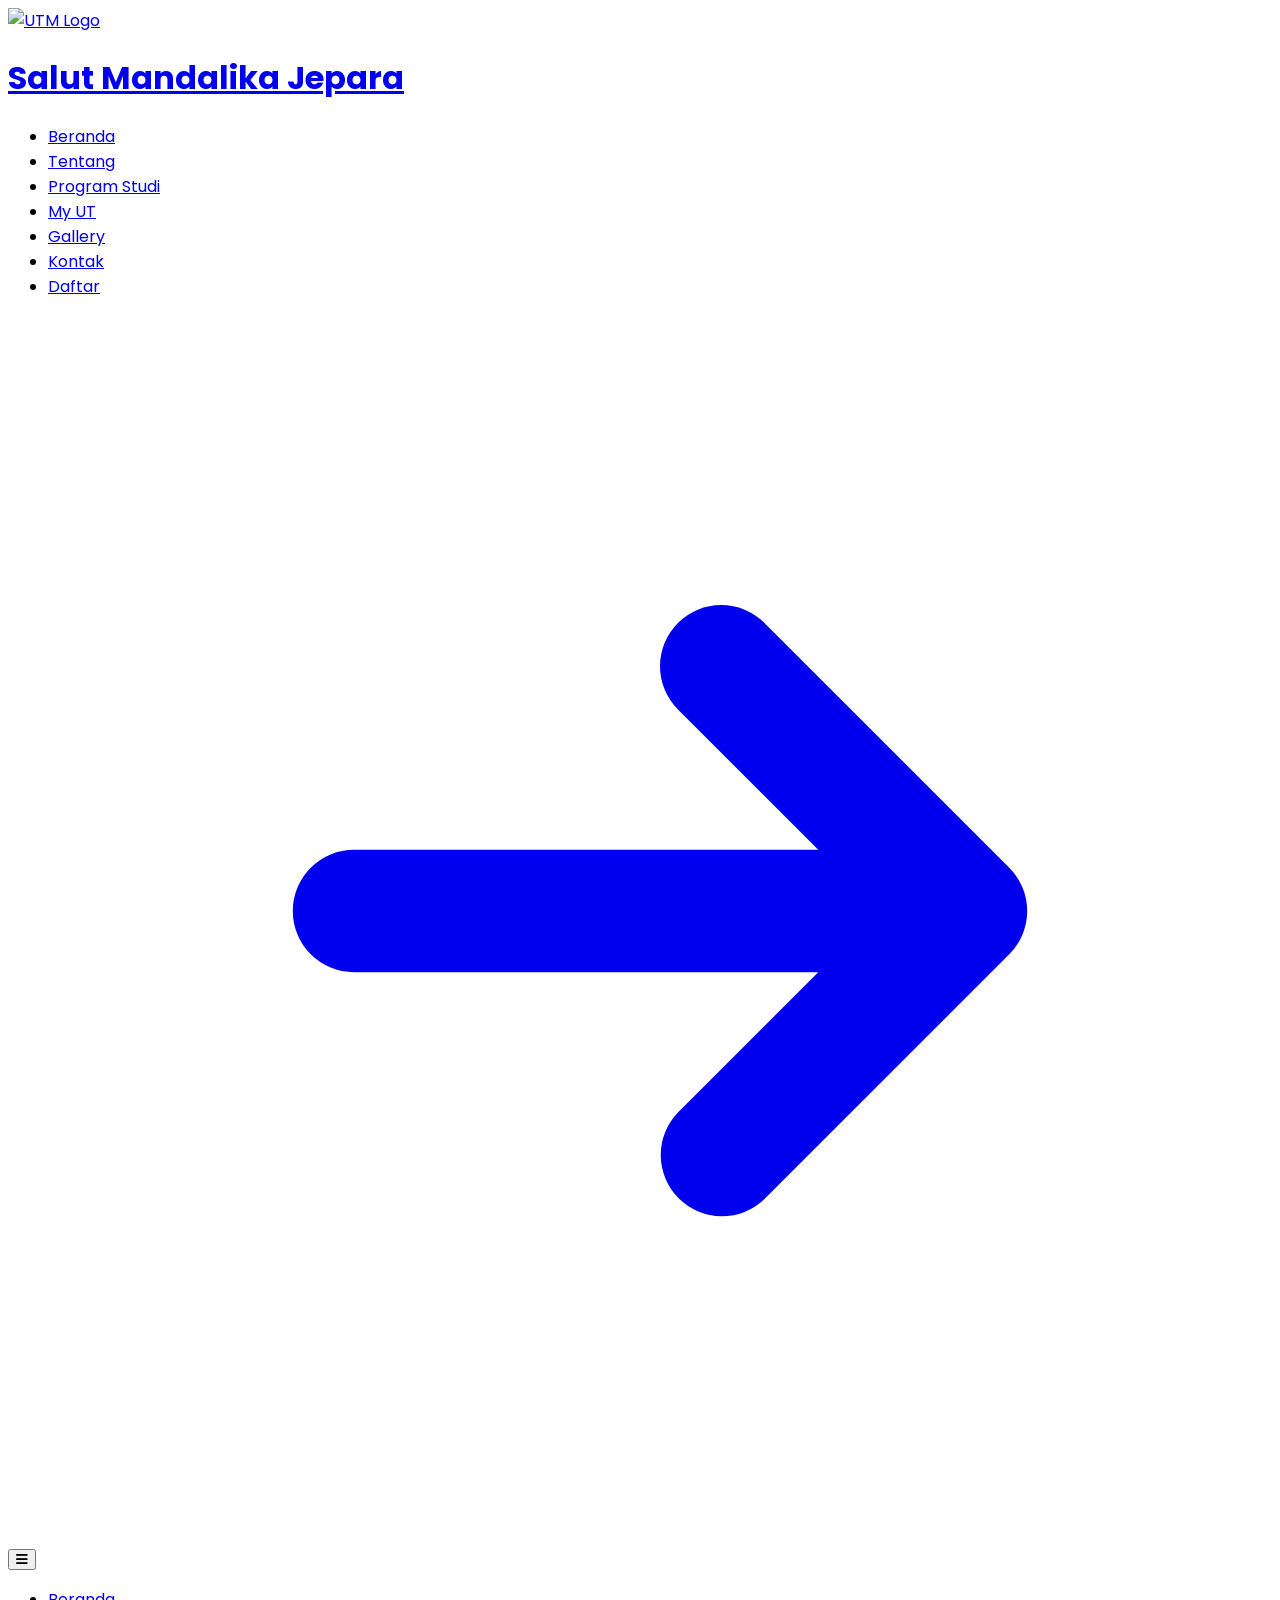
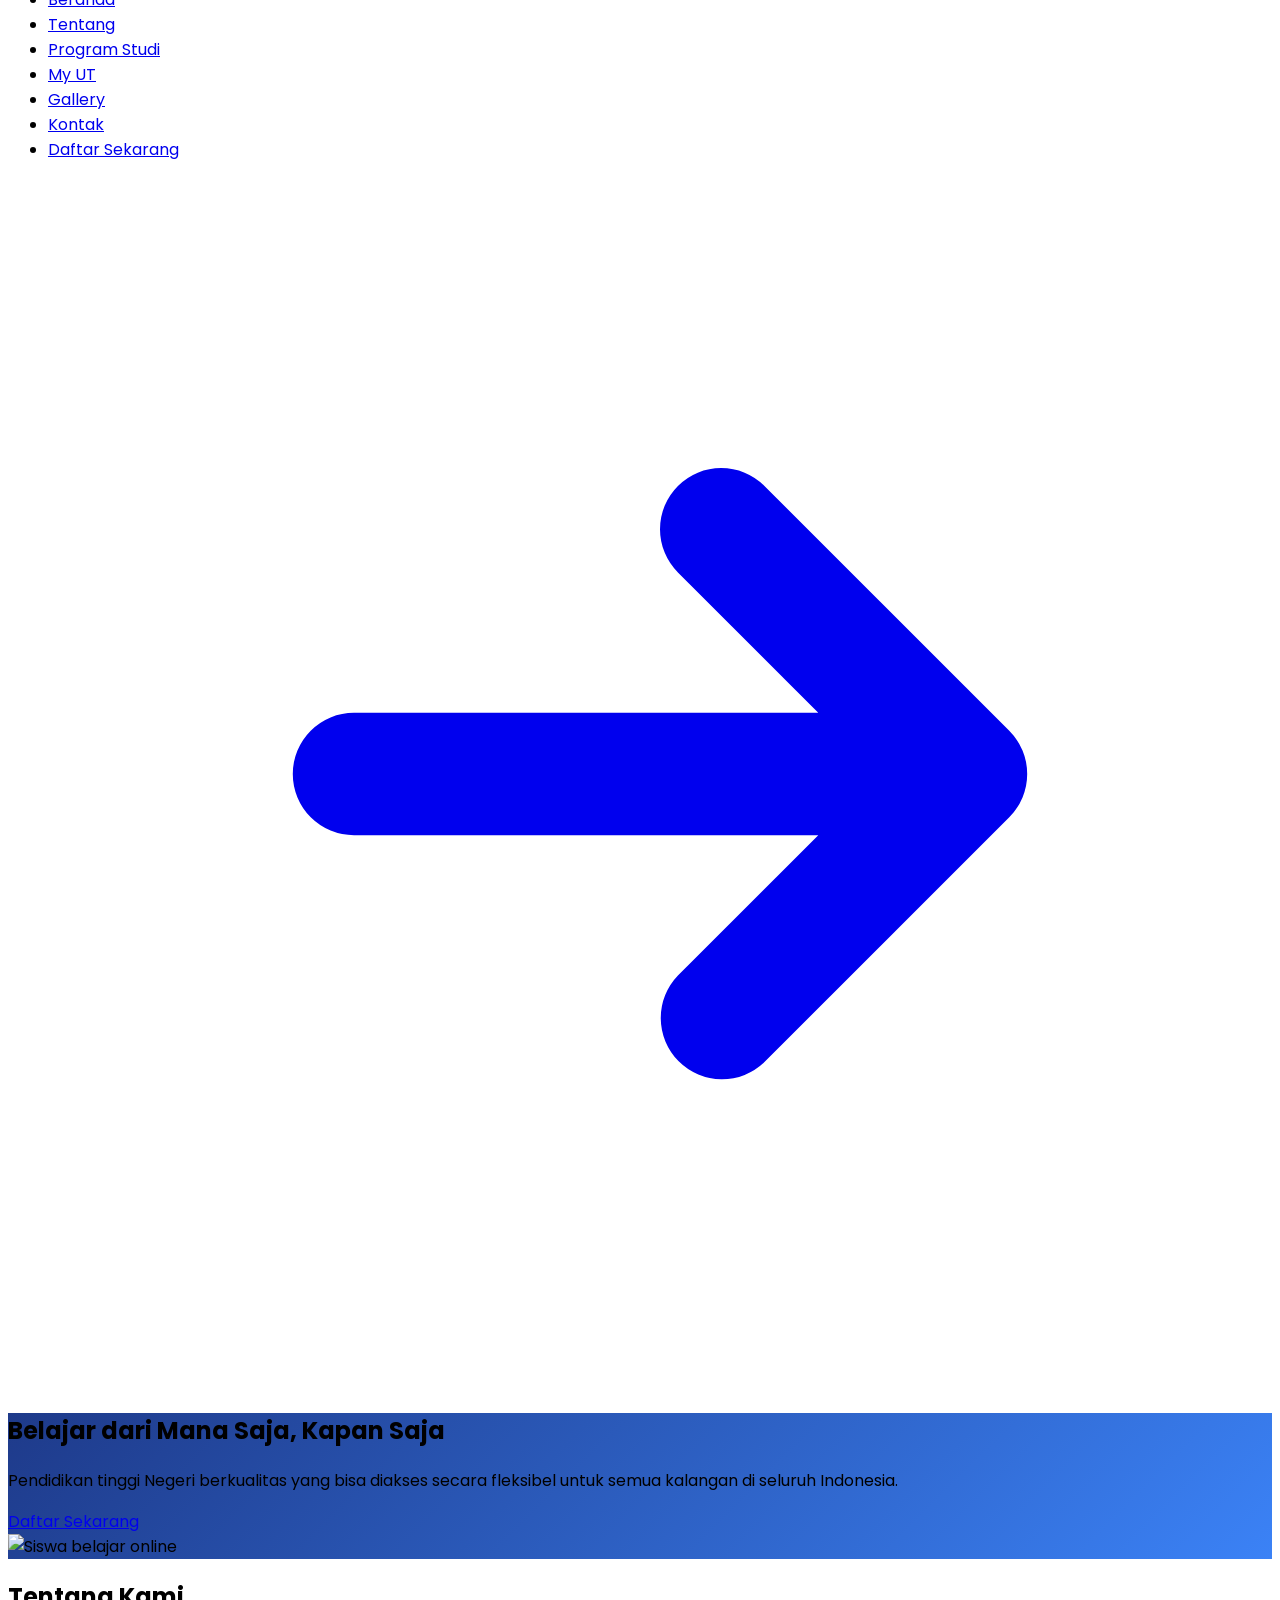
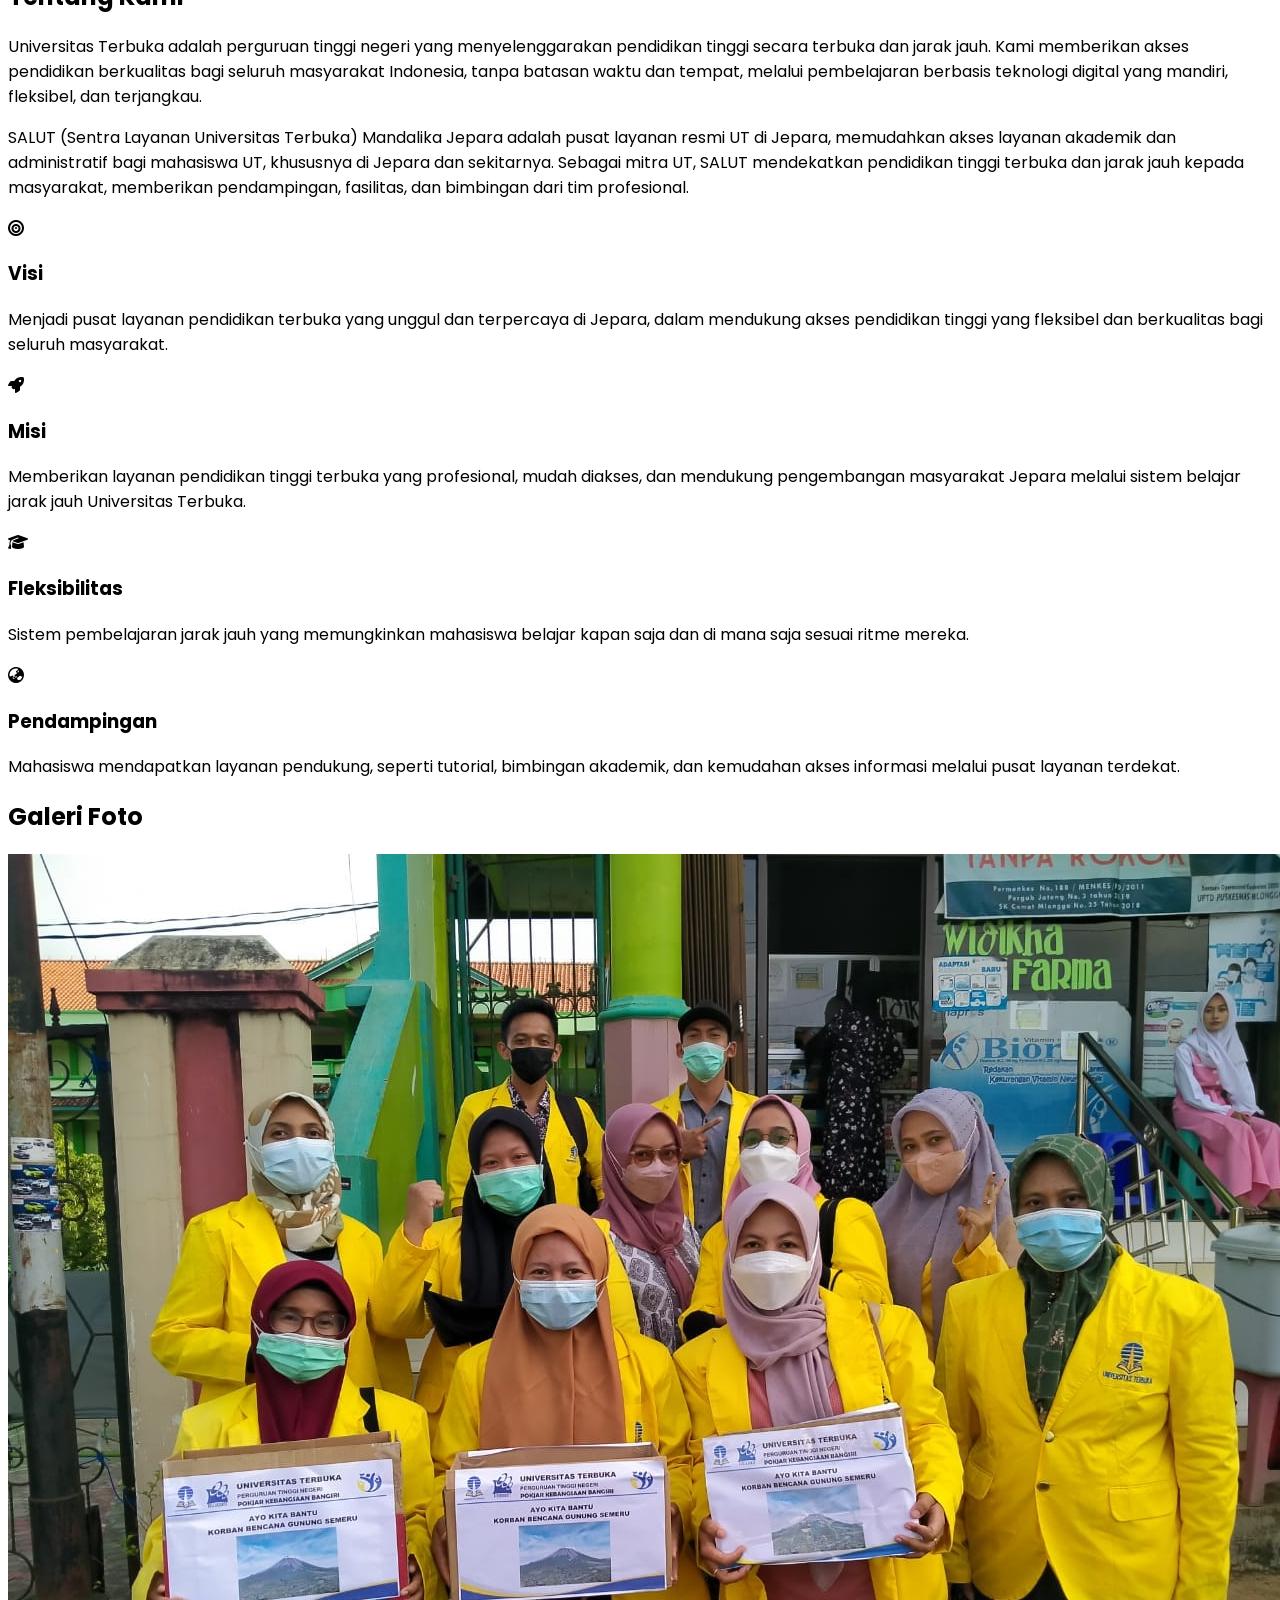
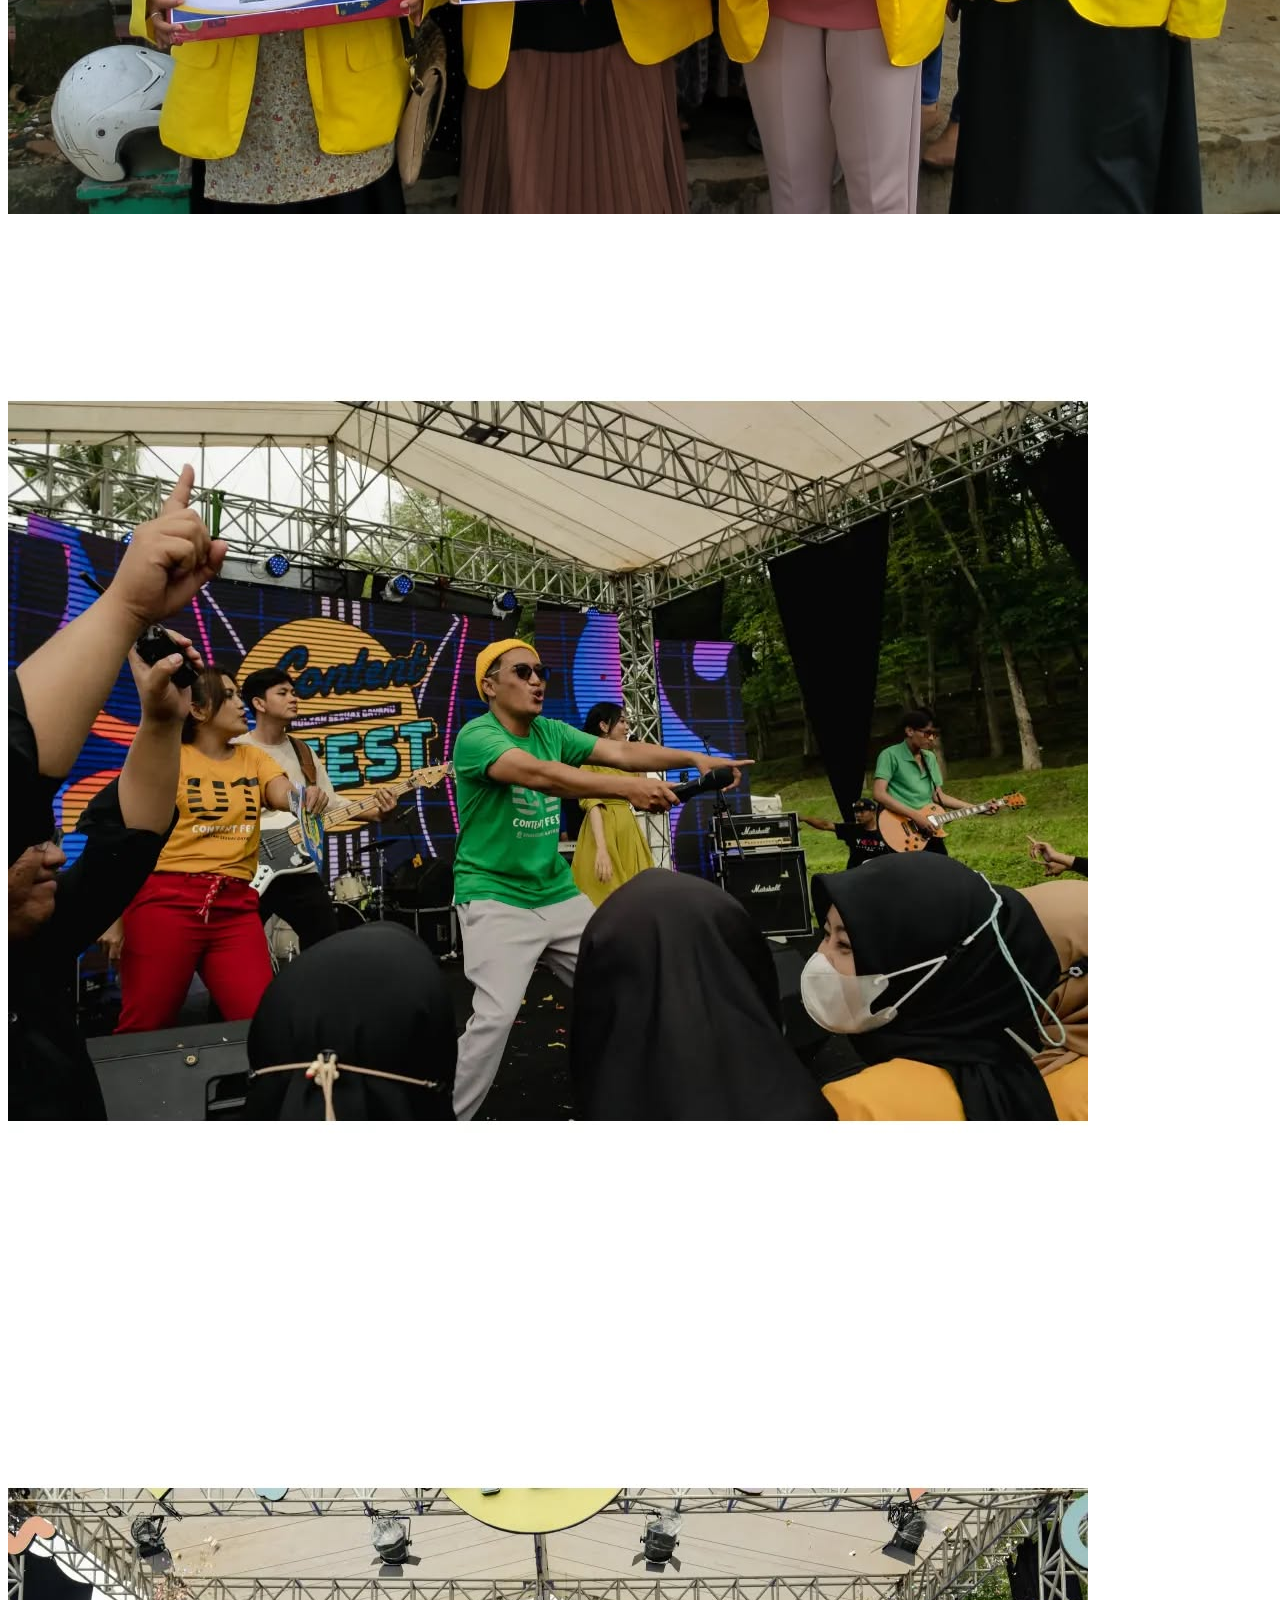
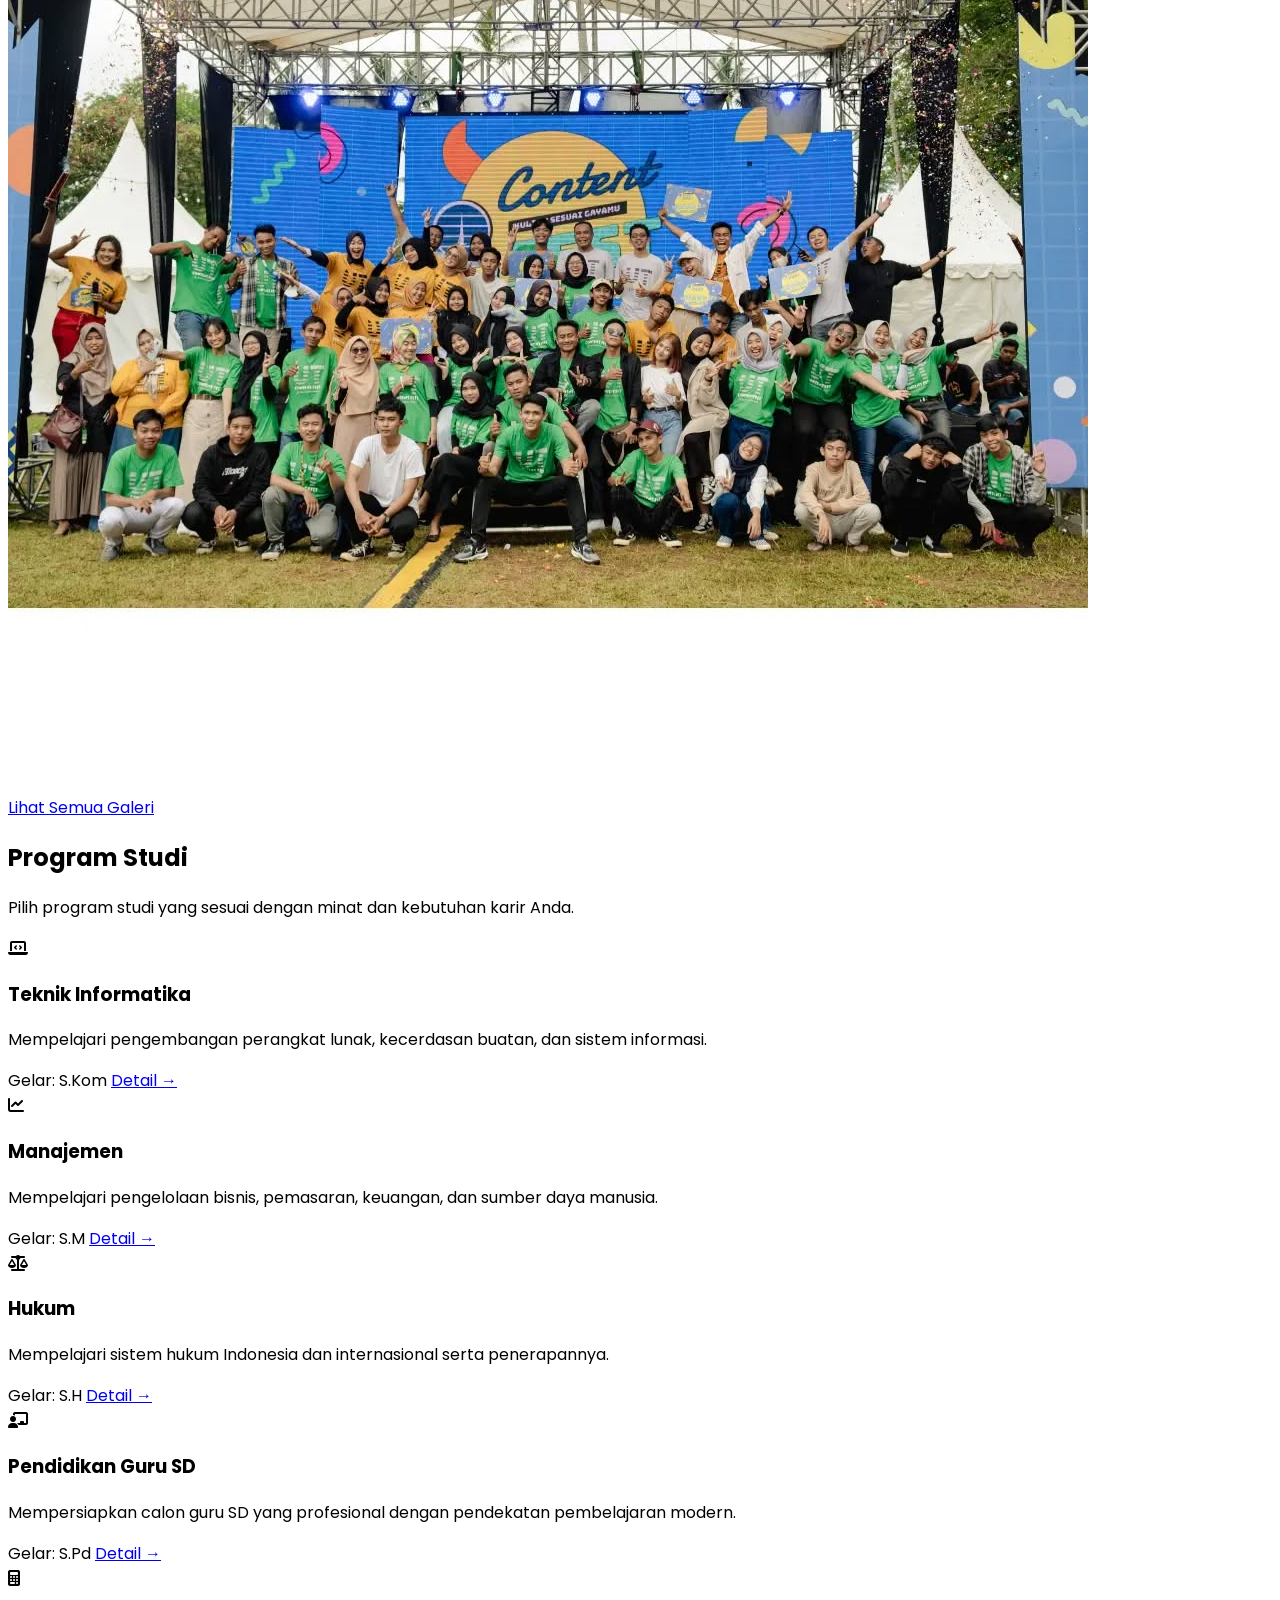
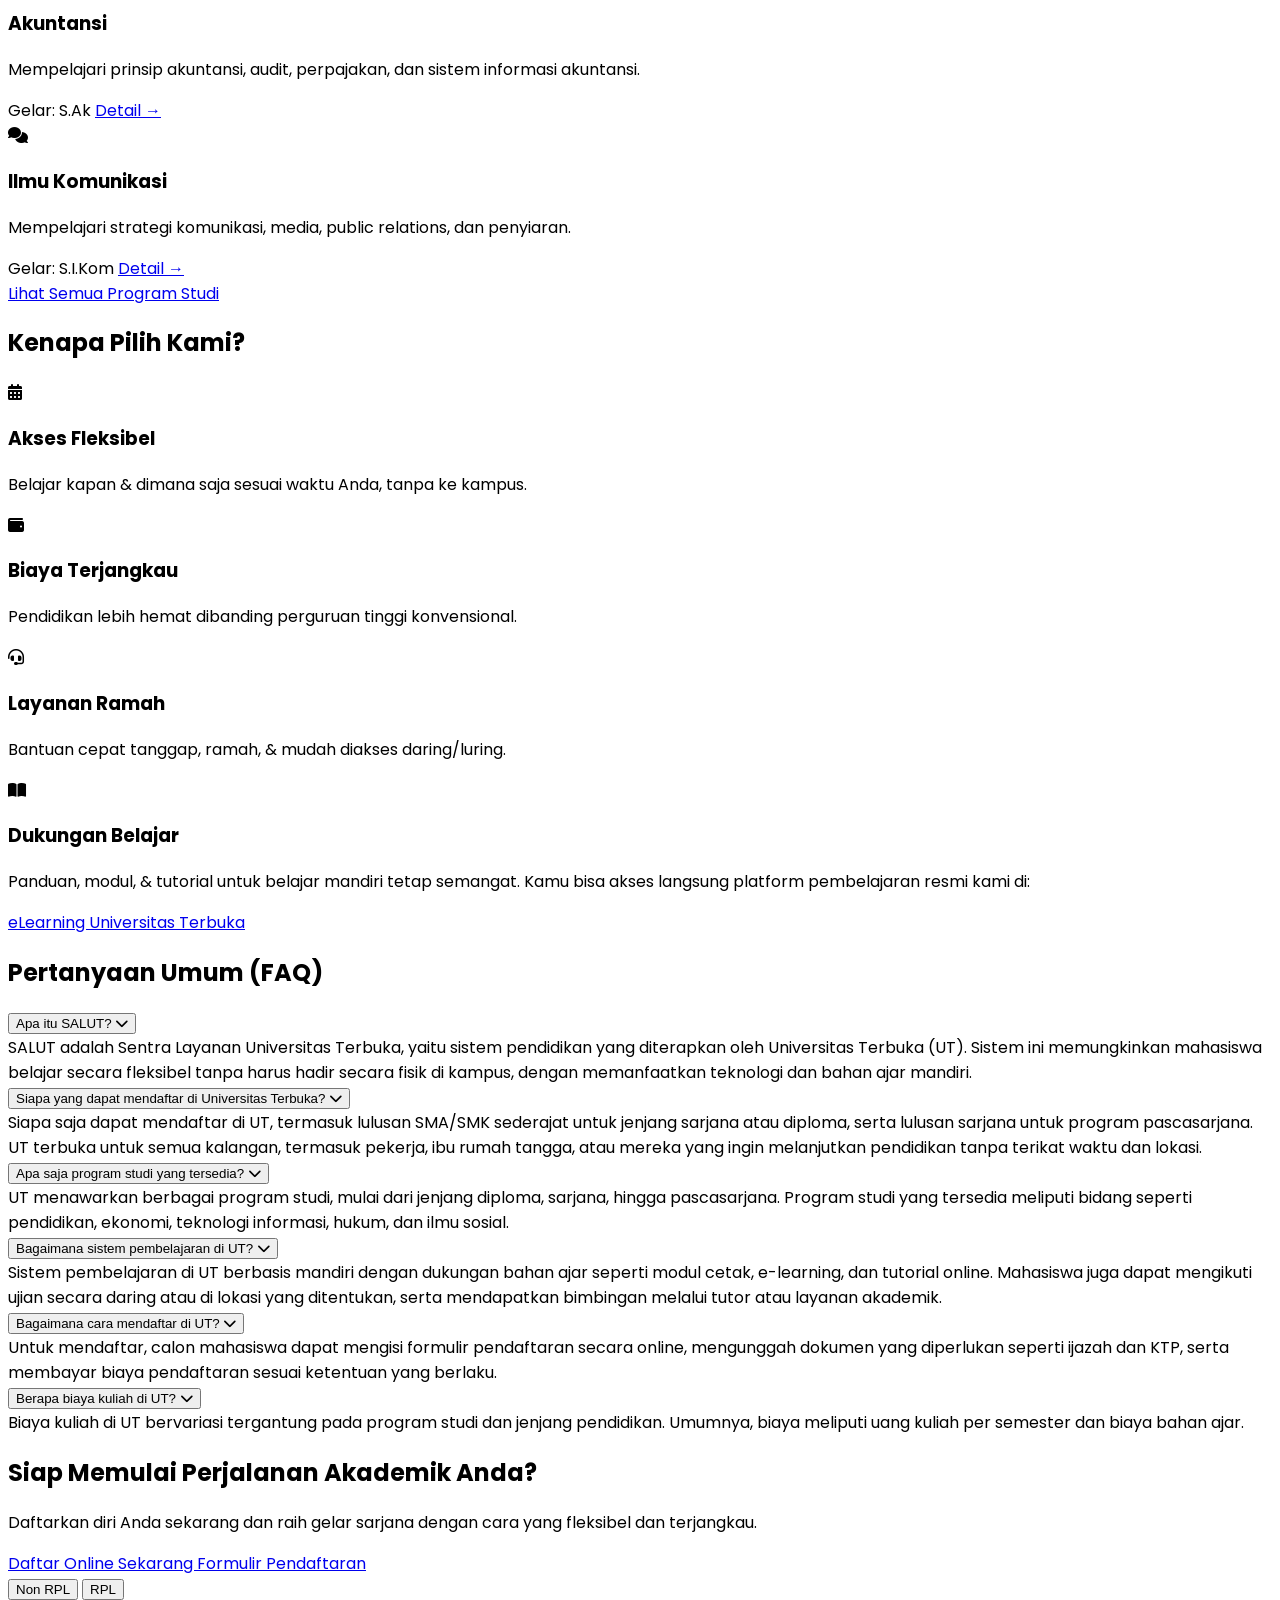
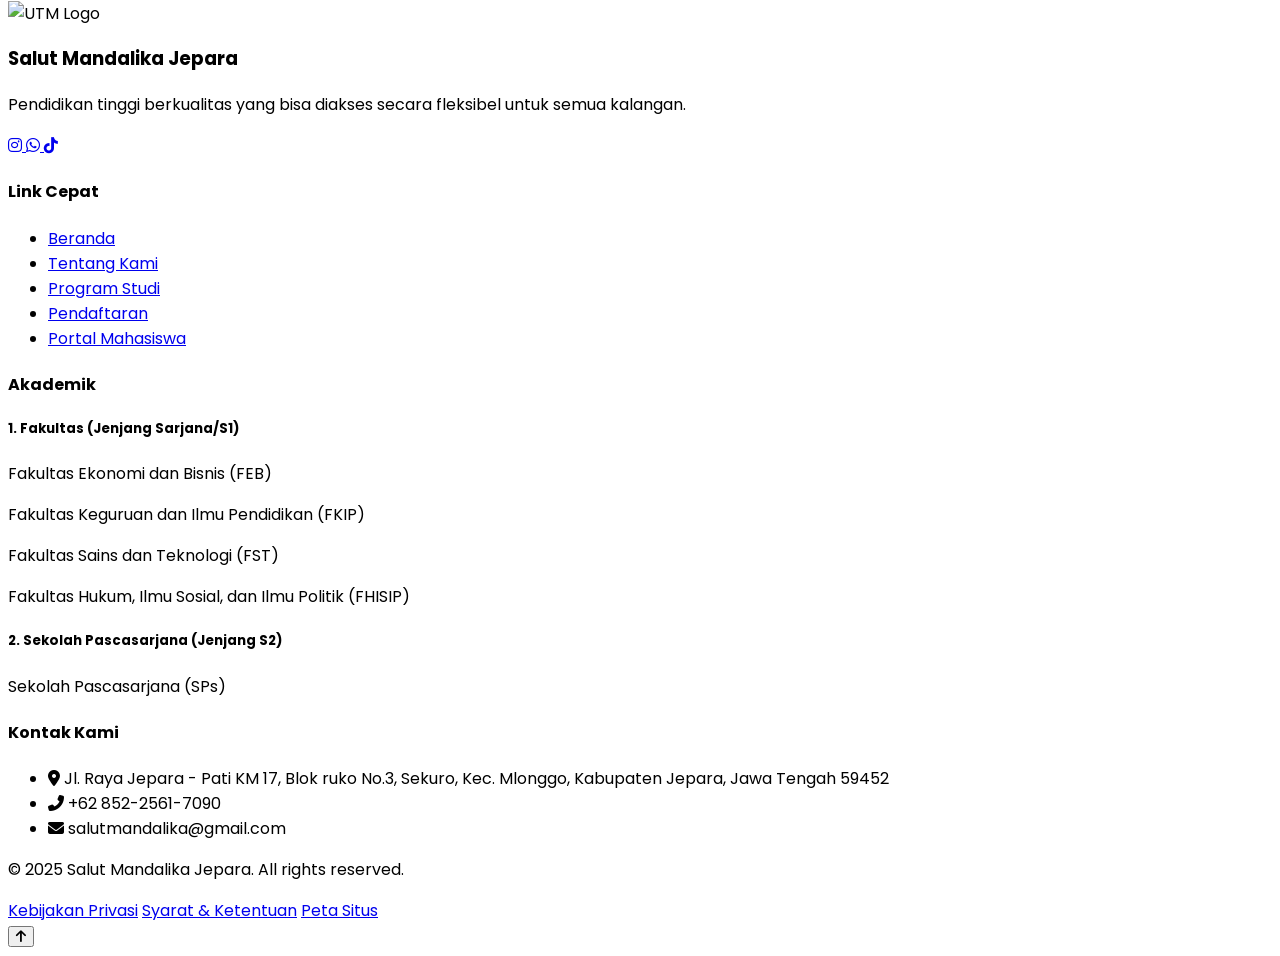
==== index.html @ 54ae857b "@anggeryoga" ====
<!DOCTYPE html>
<html lang="id">

<head>
    <meta charset="UTF-8">
    <meta name="viewport" content="width=device-width, initial-scale=1.0">
    <script src="https://cdn.tailwindcss.com"></script>
    <link rel="stylesheet" href="https://cdnjs.cloudflare.com/ajax/libs/font-awesome/6.4.0/css/all.min.css">
    <link href="https://fonts.googleapis.com/css2?family=Poppins:wght@300;400;500;600;700&display=swap"
        rel="stylesheet">
    <script>
        window.dataLayer = window.dataLayer || [];
        function gtag() { dataLayer.push(arguments); }
        gtag('js', new Date());

        gtag('config', 'G-V9P2N1K6TZ');
    </script>

    <meta charset="UTF-8">
    <meta name="viewport" content="width=device-width, initial-scale=1.0">
    <title>Universitas Terbuka Mandalika Jepara | SALUT Jepara</title>
    <meta name="description"
        content="Universitas Terbuka Mandalika Jepara (SALUT Jepara) adalah pusat layanan UT resmi di Jepara. Kuliah fleksibel, tanpa tes masuk, dan biaya terjangkau.">
    <meta name="keywords"
        content="SALUT Jepara, UT Jepara, Universitas Terbuka, Universitas Terbuka Jepara, Kuliah di Jepara, Salut Mandalika">
    <link rel="canonical" href="https://salutmandalika.com/">

    <!-- Open Graph -->
    <meta property="og:title" content="Universitas Terbuka Mandalika Jepara">
    <meta property="og:description"
        content="Kuliah fleksibel dan terjangkau lewat SALUT Mandalika – pusat layanan resmi Universitas Terbuka di Jepara.">
    <meta property="og:url" content="https://salutmandalika.com/">
    <meta property="og:image" content="assets/image.png">
    <meta property="og:type" content="website">

    <!-- Twitter Card -->
    <meta name="twitter:card" content="summary_large_image">
    <meta name="twitter:title" content="UT Jepara – Kuliah Fleksibel di Salut Mandalika">
    <meta name="twitter:description"
        content="Gabung kuliah online tanpa ribet di Universitas Terbuka Jepara. SALUT Mandalika siap bantu kamu.">
    <meta name="twitter:image" content="assets/image.png">
    <!-- Favicon (32x32) -->


    <link rel="icon" type="image/png" href="assets/favicon.png" sizes="32x32">

    <!-- Optional untuk Apple Devices -->
    <link rel="apple-touch-icon" sizes="180x180" href="assets/favicon.png">

    <!-- Optional untuk dark/light theme di browser -->
    <meta name="theme-color" content="#ffffff">

    <style>
        body {
            font-family: 'Poppins', sans-serif;
            scroll-behavior: smooth;
        }

        .hero-gradient {
            background: linear-gradient(135deg, #1e3a8a 0%, #3b82f6 100%);
        }

        .card-hover:hover {
            transform: translateY(-5px);
            box-shadow: 0 10px 25px rgba(0, 0, 0, 0.1);
        }

        .transition-all {
            transition: all 0.3s ease;
        }

        .faq-question .fa-chevron-down {
            transition: transform 0.3s ease-in-out;
            /* Pastikan ada transisi di sini juga */
        }

        .faq-question.active .fa-chevron-down {
            transform: rotate(180deg);
        }

        /* Style untuk Tab */
        .tab-content {
            display: none;
        }

        .tab-content.active {
            display: block;
        }
    </style>
</head>
<!-- Google tag (gtag.js) -->
<script async src="https://www.googletagmanager.com/gtag/js?id=G-V9P2N1K6TZ"></script>


<body class="bg-gray-50">
    <!-- Header/Navigation -->
    <header class="sticky top-0 z-50 bg-white shadow-md">
        <div class="container mx-auto px-4 py-3 flex justify-between items-center">
            <a href="index.html">
                <div class="flex items-center">
                    <img src="https://h2rsi9anqnqbkvkf.public.blob.vercel-storage.com/logout-dAaGl3fDQOq9I8u8WX07hfTTmHwSHI.png"
                        alt="UTM Logo" class="w-20 h-20 mr-3 object-contain" />
                    <h1 class="text-xl md:text-2xl font-bold text-blue-900">Salut Mandalika Jepara</h1>
                </div>
            </a>

            <nav class="hidden md:block">
                <ul class="flex space-x-6 items-center">
                    <li><a href="index.html#beranda"
                            class="text-blue-900 hover:text-yellow-400 transition-all font-medium">Beranda</a></li>
                    <li><a href="index.html#tentang"
                            class="text-blue-900 hover:text-yellow-400 transition-all font-medium">Tentang</a></li>
                    <li><a href="fakultas.html"
                            class="text-blue-900 hover:text-yellow-400 transition-all font-medium">Program Studi</a>
                    </li>
                    <li><a href="https://myut.ut.ac.id"
                            class="text-yellow-500 hover:text-yellow-600 transition-all font-semibold" target="_blank"
                            rel="noopener noreferrer">My UT</a></li>
                    <li><a href="gallery.html"
                            class="text-blue-900 hover:text-yellow-400 transition-all font-medium">Gallery</a></li>
                    <li><a href="index.html#kontak"
                            class="text-blue-900 hover:text-yellow-400 transition-all font-medium">Kontak</a></li>
                    <li>
                        <a href="daftar.html"
                            class="bg-blue-500 hover:bg-blue-600 text-white font-bold py-2 px-6 rounded-full transition-all duration-300 transform hover:scale-105 shadow-md flex items-center">
                            <span>Daftar</span>
                            <svg xmlns="http://www.w3.org/2000/svg" class="h-5 w-5 ml-1" viewBox="0 0 20 20"
                                fill="currentColor">
                                <path fill-rule="evenodd"
                                    d="M10.293 5.293a1 1 0 011.414 0l4 4a1 1 0 010 1.414l-4 4a1 1 0 01-1.414-1.414L12.586 11H5a1 1 0 110-2h7.586l-2.293-2.293a1 1 0 010-1.414z"
                                    clip-rule="evenodd" />
                            </svg>
                        </a>
                    </li>
                </ul>
            </nav>

            <button class="md:hidden text-blue-900" id="mobile-menu-button">
                <i class="fas fa-bars text-2xl"></i>
            </button>
        </div>

        <!-- Mobile Menu -->
        <div class="md:hidden hidden bg-white w-full py-4 px-4 shadow-lg" id="mobile-menu">
            <ul class="space-y-4">
                <li><a href="index.html#beranda"
                        class="block text-blue-900 hover:text-yellow-400 transition-all font-medium">Beranda</a></li>
                <li><a href="index.html#tentang"
                        class="block text-blue-900 hover:text-yellow-400 transition-all font-medium">Tentang</a></li>
                <li><a href="fakultas.html"
                        class="block text-blue-900 hover:text-yellow-400 transition-all font-medium">Program Studi</a>
                </li>
                <li><a href="https://myut.ut.ac.id"
                        class="block text-yellow-500 hover:text-yellow-600 transition-all font-semibold" target="_blank"
                        rel="noopener noreferrer">My UT</a>
                </li>
                <li><a href="gallery.html"
                        class="block text-blue-900 hover:text-yellow-400 transition-all font-medium">Gallery</a>
                </li>
                <li><a href="index.html#kontak"
                        class="block text-blue-900 hover:text-yellow-400 transition-all font-medium">Kontak</a></li>
                <li class="mt-6">
                    <a href="daftar.html"
                        class="inline-block bg-blue-500 hover:bg-blue-600 text-white font-bold py-2 px-6 rounded-full transition-all duration-300 transform hover:scale-105 shadow-md w-full text-center">
                        <span>Daftar Sekarang</span>
                        <svg xmlns="http://www.w3.org/2000/svg" class="h-5 w-5 ml-1 inline" viewBox="0 0 20 20"
                            fill="currentColor">
                            <path fill-rule="evenodd"
                                d="M10.293 5.293a1 1 0 011.414 0l4 4a1 1 0 010 1.414l-4 4a1 1 0 01-1.414-1.414L12.586 11H5a1 1 0 110-2h7.586l-2.293-2.293a1 1 0 010-1.414z"
                                clip-rule="evenodd" />
                        </svg>
                    </a>
                </li>
            </ul>
        </div>
    </header>

    <!-- Hero Section -->
    <section id="beranda" class="hero-gradient text-white py-16 md:py-24">
        <div class="container mx-auto px-4 flex flex-col md:flex-row items-center">
            <div class="md:w-1/2 mb-10 md:mb-0">
                <h2 class="text-3xl md:text-5xl font-bold mb-6 leading-tight">Belajar dari Mana Saja, <span
                        class="text-yellow-300">Kapan Saja</span></h2>
                <p class="text-lg md:text-xl mb-8 opacity-90">Pendidikan tinggi Negeri berkualitas yang bisa diakses
                    secara
                    fleksibel untuk semua kalangan di seluruh Indonesia.</p>
                <a href="#pendaftaran"
                    class="bg-yellow-400 hover:bg-yellow-300 text-blue-900 font-bold py-3 px-8 rounded-full transition-all inline-block">
                    Daftar Sekarang
                </a>
            </div>
            <div class="md:w-1/2 flex justify-center">
                <div>
                    <img src="https://h2rsi9anqnqbkvkf.public.blob.vercel-storage.com/image%201861783632-4s9KL91UmTDDjEA4oTxHYgIO7jmE2Z.png"
                        alt="Siswa belajar online" class="w-[500px] rounded-2xl">
                </div>
            </div>

        </div>
    </section>

    <!-- Tentang Kami Section -->
    <section id="tentang" class="py-16 bg-white">
        <div class="container mx-auto px-4">
            <div class="text-center mb-16">
                <h2 class="text-3xl md:text-4xl font-bold text-blue-900 mb-4">Tentang Kami</h2>
                <div class="w-20 h-1 bg-yellow-400 mx-auto"></div>
            </div>

            <div class="flex flex-col lg:flex-row items-stretch gap-8">
                <div class="w-full lg:w-1/2">
                    <div class="bg-white bg-opacity-10 rounded-xl p-6">
                        <p class="text-lg text-gray-700 mb-6">
                            Universitas Terbuka adalah perguruan tinggi negeri yang menyelenggarakan pendidikan tinggi
                            secara terbuka dan jarak jauh. Kami memberikan akses pendidikan berkualitas bagi seluruh
                            masyarakat
                            Indonesia, tanpa batasan waktu dan tempat, melalui pembelajaran berbasis teknologi digital
                            yang mandiri,
                            fleksibel, dan terjangkau.
                        </p>
                        <p class="text-lg text-gray-700 mb-6">
                            SALUT (Sentra Layanan Universitas Terbuka) Mandalika Jepara adalah pusat layanan resmi UT di
                            Jepara,
                            memudahkan akses layanan akademik dan administratif bagi mahasiswa UT, khususnya di Jepara
                            dan sekitarnya.
                            Sebagai mitra UT, SALUT mendekatkan pendidikan tinggi terbuka dan jarak jauh kepada
                            masyarakat,
                            memberikan pendampingan, fasilitas, dan bimbingan dari tim profesional.
                        </p>
                    </div>
                </div>

                <div class="w-full lg:w-1/2">
                    <div class="grid grid-cols-1 md:grid-cols-2 gap-6">
                        <div class="bg-blue-50 p-6 rounded-xl border-l-4 border-yellow-400">
                            <div
                                class="w-12 h-12 bg-blue-100 rounded-full flex items-center justify-center text-blue-900 mb-4">
                                <i class="fas fa-bullseye text-xl"></i>
                            </div>
                            <h3 class="text-xl font-bold text-blue-900 mb-2">Visi</h3>
                            <p class="text-gray-700">Menjadi pusat layanan pendidikan terbuka yang unggul dan terpercaya
                                di Jepara,
                                dalam mendukung akses pendidikan tinggi yang fleksibel dan berkualitas bagi seluruh
                                masyarakat.</p>
                        </div>

                        <div class="bg-blue-50 p-6 rounded-xl border-l-4 border-yellow-400">
                            <div
                                class="w-12 h-12 bg-blue-100 rounded-full flex items-center justify-center text-blue-900 mb-4">
                                <i class="fas fa-rocket text-xl"></i>
                            </div>
                            <h3 class="text-xl font-bold text-blue-900 mb-2">Misi</h3>
                            <p class="text-gray-700">Memberikan layanan pendidikan tinggi terbuka yang profesional,
                                mudah diakses,
                                dan mendukung pengembangan masyarakat Jepara melalui sistem belajar jarak jauh
                                Universitas Terbuka.</p>
                        </div>

                        <div class="bg-blue-50 p-6 rounded-xl border-l-4 border-yellow-400">
                            <div
                                class="w-12 h-12 bg-blue-100 rounded-full flex items-center justify-center text-blue-900 mb-4">
                                <i class="fas fa-graduation-cap text-xl"></i>
                            </div>
                            <h3 class="text-xl font-bold text-blue-900 mb-2">Fleksibilitas</h3>
                            <p class="text-gray-700">Sistem pembelajaran jarak jauh yang memungkinkan mahasiswa belajar
                                kapan saja
                                dan di mana saja sesuai ritme mereka.</p>
                        </div>

                        <div class="bg-blue-50 p-6 rounded-xl border-l-4 border-yellow-400">
                            <div
                                class="w-12 h-12 bg-blue-100 rounded-full flex items-center justify-center text-blue-900 mb-4">
                                <i class="fas fa-globe-asia text-xl"></i>
                            </div>
                            <h3 class="text-xl font-bold text-blue-900 mb-2">Pendampingan</h3>
                            <p class="text-gray-700">Mahasiswa mendapatkan layanan pendukung, seperti tutorial,
                                bimbingan akademik,
                                dan kemudahan akses informasi melalui pusat layanan terdekat.</p>
                        </div>
                    </div>
                </div>
            </div>
        </div>
    </section>

    <!-- Galeri Foto Section -->
    <section class="py-16 bg-white">
        <div class="container mx-auto px-4">
            <div class="text-center mb-8">
                <h2 class="text-2xl md:text-3xl font-bold text-blue-900 mb-4">Galeri Foto</h2>
                <div class="w-20 h-1 bg-yellow-400 mx-auto"></div>
            </div>
            <div class="grid grid-cols-1 md:grid-cols-3 gap-6">
                <!-- Contoh Foto 1 -->
                <div class="aspect-w-1 aspect-h-1 overflow-hidden rounded-lg shadow-md">
                    <img src="assets/amal/amal (2).jpg" alt="Deskripsi Foto 1"
                        class="w-full h-full object-cover object-center">
                </div>
                <!-- Contoh Foto 2 -->
                <div class="aspect-w-1 aspect-h-1 overflow-hidden rounded-lg shadow-md">
                    <img src="assets/utfest/utfest (1).jpg" alt="Deskripsi Foto 2"
                        class="w-full h-full object-cover object-center">
                </div>
                <!-- Contoh Foto 3 -->
                <div class="aspect-w-1 aspect-h-1 overflow-hidden rounded-lg shadow-md">
                    <img src="assets/utfest/utfest (5).jpg" alt="Deskripsi Foto 3"
                        class="w-full h-full object-cover object-center">
                </div>
            </div>
            <div class="text-center mt-8">
                <a href="gallery.html"
                    class="bg-blue-900 hover:bg-blue-700 text-white font-bold py-3 px-8 rounded-full transition-colors duration-300">
                    Lihat Semua Galeri
                </a>
            </div>
        </div>
    </section>

    <!-- Program Studi Section -->
    <section id="program" class="py-16 bg-gray-50">
        <div class="container mx-auto px-4">
            <div class="text-center mb-16">
                <h2 class="text-3xl md:text-4xl font-bold text-blue-900 mb-4">Program Studi</h2>
                <div class="w-20 h-1 bg-yellow-400 mx-auto"></div>
                <p class="text-lg text-gray-600 mt-6 max-w-2xl mx-auto">Pilih program studi yang sesuai dengan minat dan
                    kebutuhan karir Anda.</p>
            </div>

            <div class="grid grid-cols-1 md:grid-cols-2 lg:grid-cols-3 gap-8">
                <!-- Teknik Informatika -->
                <div class="bg-white rounded-xl shadow-md overflow-hidden transition-all card-hover">
                    <div class="h-48 bg-blue-900 flex items-center justify-center">
                        <i class="fas fa-laptop-code text-white text-6xl"></i>
                    </div>
                    <div class="p-6">
                        <h3 class="text-xl font-bold text-blue-900 mb-2">Teknik Informatika</h3>
                        <p class="text-gray-600 mb-4">Mempelajari pengembangan perangkat lunak, kecerdasan buatan, dan
                            sistem informasi.</p>
                        <div class="flex justify-between items-center">
                            <span class="text-sm text-gray-500">Gelar: S.Kom</span>
                            <a href="daftar.html" class="text-blue-600 hover:text-blue-800 font-medium">Detail →</a>
                        </div>
                    </div>
                </div>

                <!-- Manajemen -->
                <div class="bg-white rounded-xl shadow-md overflow-hidden transition-all card-hover">
                    <div class="h-48 bg-blue-800 flex items-center justify-center">
                        <i class="fas fa-chart-line text-white text-6xl"></i>
                    </div>
                    <div class="p-6">
                        <h3 class="text-xl font-bold text-blue-900 mb-2">Manajemen</h3>
                        <p class="text-gray-600 mb-4">Mempelajari pengelolaan bisnis, pemasaran, keuangan, dan sumber
                            daya manusia.</p>
                        <div class="flex justify-between items-center">
                            <span class="text-sm text-gray-500">Gelar: S.M</span>
                            <a href="daftar.html" class="text-blue-600 hover:text-blue-800 font-medium">Detail →</a>
                        </div>
                    </div>
                </div>

                <!-- Hukum -->
                <div class="bg-white rounded-xl shadow-md overflow-hidden transition-all card-hover">
                    <div class="h-48 bg-blue-700 flex items-center justify-center">
                        <i class="fas fa-balance-scale text-white text-6xl"></i>
                    </div>
                    <div class="p-6">
                        <h3 class="text-xl font-bold text-blue-900 mb-2">Hukum</h3>
                        <p class="text-gray-600 mb-4">Mempelajari sistem hukum Indonesia dan internasional serta
                            penerapannya.</p>
                        <div class="flex justify-between items-center">
                            <span class="text-sm text-gray-500">Gelar: S.H</span>
                            <a href="daftar.html" class="text-blue-600 hover:text-blue-800 font-medium">Detail →</a>
                        </div>
                    </div>
                </div>

                <!-- Pendidikan Guru SD -->
                <div class="bg-white rounded-xl shadow-md overflow-hidden transition-all card-hover">
                    <div class="h-48 bg-blue-600 flex items-center justify-center">
                        <i class="fas fa-chalkboard-teacher text-white text-6xl"></i>
                    </div>
                    <div class="p-6">
                        <h3 class="text-xl font-bold text-blue-900 mb-2">Pendidikan Guru SD</h3>
                        <p class="text-gray-600 mb-4">Mempersiapkan calon guru SD yang profesional dengan pendekatan
                            pembelajaran modern.</p>
                        <div class="flex justify-between items-center">
                            <span class="text-sm text-gray-500">Gelar: S.Pd</span>
                            <a href="daftar.html" class="text-blue-600 hover:text-blue-800 font-medium">Detail →</a>
                        </div>
                    </div>
                </div>

                <!-- Akuntansi -->
                <div class="bg-white rounded-xl shadow-md overflow-hidden transition-all card-hover">
                    <div class="h-48 bg-blue-500 flex items-center justify-center">
                        <i class="fas fa-calculator text-white text-6xl"></i>
                    </div>
                    <div class="p-6">
                        <h3 class="text-xl font-bold text-blue-900 mb-2">Akuntansi</h3>
                        <p class="text-gray-600 mb-4">Mempelajari prinsip akuntansi, audit, perpajakan, dan sistem
                            informasi akuntansi.</p>
                        <div class="flex justify-between items-center">
                            <span class="text-sm text-gray-500">Gelar: S.Ak</span>
                            <a href="daftar.html" class="text-blue-600 hover:text-blue-800 font-medium">Detail →</a>
                        </div>
                    </div>
                </div>

                <!-- Ilmu Komunikasi -->
                <div class="bg-white rounded-xl shadow-md overflow-hidden transition-all card-hover">
                    <div class="h-48 bg-blue-400 flex items-center justify-center">
                        <i class="fas fa-comments text-white text-6xl"></i>
                    </div>
                    <div class="p-6">
                        <h3 class="text-xl font-bold text-blue-900 mb-2">Ilmu Komunikasi</h3>
                        <p class="text-gray-600 mb-4">Mempelajari strategi komunikasi, media, public relations, dan
                            penyiaran.</p>
                        <div class="flex justify-between items-center">
                            <span class="text-sm text-gray-500">Gelar: S.I.Kom</span>
                            <a href="daftar.html" class="text-blue-600 hover:text-blue-800 font-medium">Detail →</a>
                        </div>
                    </div>
                </div>
            </div>

            <div class="text-center mt-12">
                <a href="fakultas.html"
                    class="inline-block border-2 border-blue-900 text-blue-900 hover:bg-blue-900 hover:text-white font-bold py-3 px-8 rounded-full transition-all">
                    Lihat Semua Program Studi
                </a>
            </div>
        </div>
    </section>



    <!-- Kenapa Pilih Kami Section -->
    <section class="py-16 bg-white">
        <div class="container mx-auto px-4">
            <div class="text-center mb-16">
                <h2 class="text-3xl md:text-4xl font-bold text-blue-900 mb-4">Kenapa Pilih Kami?</h2>
                <div class="w-20 h-1 bg-yellow-400 mx-auto"></div>
            </div>

            <div class="grid grid-cols-1 md:grid-cols-2 lg:grid-cols-4 gap-8">
                <div class="text-center p-6">
                    <div
                        class="w-20 h-20 bg-blue-100 rounded-full flex items-center justify-center text-blue-900 mx-auto mb-6">
                        <i class="fas fa-calendar-alt text-3xl"></i>
                    </div>
                    <h3 class="text-xl font-bold text-blue-900 mb-3">Akses Fleksibel</h3>
                    <p class="text-gray-600">Belajar kapan & dimana saja sesuai waktu Anda, tanpa ke kampus.</p>
                </div>

                <div class="text-center p-6">
                    <div
                        class="w-20 h-20 bg-blue-100 rounded-full flex items-center justify-center text-blue-900 mx-auto mb-6">
                        <i class="fas fa-wallet text-3xl"></i>
                    </div>
                    <h3 class="text-xl font-bold text-blue-900 mb-3">Biaya Terjangkau</h3>
                    <p class="text-gray-600">Pendidikan lebih hemat dibanding perguruan tinggi konvensional.</p>
                </div>

                <div class="text-center p-6">
                    <div
                        class="w-20 h-20 bg-blue-100 rounded-full flex items-center justify-center text-blue-900 mx-auto mb-6">
                        <i class="fas fa-headset text-3xl"></i>
                    </div>
                    <h3 class="text-xl font-bold text-blue-900 mb-3">Layanan Ramah</h3>
                    <p class="text-gray-600">Bantuan cepat tanggap, ramah, & mudah diakses daring/luring.</p>
                </div>

                <div class="text-center p-6">
                    <div class="w-20 h-20 bg-blue-100 rounded-full flex items-center justify-center text-blue-900 mx-auto mb-6">
                      <i class="fas fa-book-open text-3xl"></i>
                    </div>
                    <h3 class="text-xl font-bold text-blue-900 mb-3">Dukungan Belajar</h3>
                    <p class="text-gray-600 mb-4">
                      Panduan, modul, & tutorial untuk belajar mandiri tetap semangat.  
                      Kamu bisa akses langsung platform pembelajaran resmi kami di:
                    </p>
                    <a href="https://elearning.ut.ac.id" target="_blank" rel="noopener noreferrer" class="inline-block mt-4 bg-blue-600 hover:bg-blue-700 text-white font-semibold py-2 px-4 rounded">
                      eLearning Universitas Terbuka
                    </a>
                  </div>
            </div>
        </div>
    </section>
    <!-- FAQ Section -->
    <section class="py-16 bg-gray-50">
        <div class="container mx-auto px-4">
            <div class="text-center mb-16">
                <h2 class="text-3xl md:text-4xl font-bold text-blue-900 mb-4">Pertanyaan Umum (FAQ)</h2>
                <div class="w-20 h-1 bg-yellow-400 mx-auto"></div>
            </div>

            <div class="grid grid-cols-1 md:grid-cols-2 gap-8">
                <div>
                    <!-- FAQ Item 1 -->
                    <div class="faq-item mb-4">
                        <button
                            class="faq-question text-xl font-medium text-blue-900 w-full text-left py-3 px-5 bg-white hover:bg-blue-50 rounded-lg shadow-md transition-colors duration-300 flex items-center justify-between">
                            Apa itu SALUT?
                            <i class="fas fa-chevron-down transition-transform duration-300"></i>
                        </button>
                        <div
                            class="faq-answer text-gray-700 py-3 px-5 hidden overflow-hidden transition-all duration-300">
                            SALUT adalah Sentra Layanan Universitas Terbuka, yaitu sistem pendidikan
                            yang diterapkan oleh Universitas Terbuka (UT). Sistem ini memungkinkan mahasiswa belajar
                            secara fleksibel tanpa harus hadir secara fisik di kampus, dengan memanfaatkan teknologi dan
                            bahan ajar mandiri.
                        </div>
                    </div>

                    <!-- FAQ Item 2 -->
                    <div class="faq-item mb-4">
                        <button
                            class="faq-question text-xl font-medium text-blue-900 w-full text-left py-3 px-5 bg-white hover:bg-blue-50 rounded-lg shadow-md transition-colors duration-300 flex items-center justify-between">
                            Siapa yang dapat mendaftar di Universitas Terbuka?
                            <i class="fas fa-chevron-down transition-transform duration-300"></i>
                        </button>
                        <div
                            class="faq-answer text-gray-700 py-3 px-5 hidden overflow-hidden transition-all duration-300">
                            Siapa saja dapat mendaftar di UT, termasuk lulusan SMA/SMK sederajat untuk jenjang sarjana
                            atau diploma, serta lulusan sarjana untuk program pascasarjana. UT terbuka untuk semua
                            kalangan, termasuk pekerja, ibu rumah tangga, atau mereka yang ingin melanjutkan pendidikan
                            tanpa terikat waktu dan lokasi.
                        </div>
                    </div>

                    <!-- FAQ Item 3 -->
                    <div class="faq-item mb-4">
                        <button
                            class="faq-question text-xl font-medium text-blue-900 w-full text-left py-3 px-5 bg-white hover:bg-blue-50 rounded-lg shadow-md transition-colors duration-300 flex items-center justify-between">
                            Apa saja program studi yang tersedia?
                            <i class="fas fa-chevron-down transition-transform duration-300"></i>
                        </button>
                        <div
                            class="faq-answer text-gray-700 py-3 px-5 hidden overflow-hidden transition-all duration-300">
                            UT menawarkan berbagai program studi, mulai dari jenjang diploma, sarjana, hingga
                            pascasarjana. Program studi yang tersedia meliputi bidang seperti pendidikan, ekonomi,
                            teknologi informasi, hukum, dan ilmu sosial.
                        </div>
                    </div>
                </div>

                <div>
                    <!-- FAQ Item 4 -->
                    <div class="faq-item mb-4">
                        <button
                            class="faq-question text-xl font-medium text-blue-900 w-full text-left py-3 px-5 bg-white hover:bg-blue-50 rounded-lg shadow-md transition-colors duration-300 flex items-center justify-between">
                            Bagaimana sistem pembelajaran di UT?
                            <i class="fas fa-chevron-down transition-transform duration-300"></i>
                        </button>
                        <div
                            class="faq-answer text-gray-700 py-3 px-5 hidden overflow-hidden transition-all duration-300">
                            Sistem pembelajaran di UT berbasis mandiri dengan dukungan bahan ajar seperti modul cetak,
                            e-learning, dan tutorial online. Mahasiswa juga dapat mengikuti ujian secara daring atau di
                            lokasi yang ditentukan, serta mendapatkan bimbingan melalui tutor atau layanan akademik.
                        </div>
                    </div>

                    <!-- FAQ Item 5 -->
                    <div class="faq-item mb-4">
                        <button
                            class="faq-question text-xl font-medium text-blue-900 w-full text-left py-3 px-5 bg-white hover:bg-blue-50 rounded-lg shadow-md transition-colors duration-300 flex items-center justify-between">
                            Bagaimana cara mendaftar di UT?
                            <i class="fas fa-chevron-down transition-transform duration-300"></i>
                        </button>
                        <div
                            class="faq-answer text-gray-700 py-3 px-5 hidden overflow-hidden transition-all duration-300">
                            Untuk mendaftar, calon mahasiswa dapat mengisi formulir pendaftaran secara online,
                            mengunggah dokumen yang diperlukan seperti ijazah dan KTP, serta membayar biaya
                            pendaftaran sesuai ketentuan yang berlaku.
                        </div>
                    </div>

                    <!-- FAQ Item 6 -->
                    <div class="faq-item mb-4">
                        <button
                            class="faq-question text-xl font-medium text-blue-900 w-full text-left py-3 px-5 bg-white hover:bg-blue-50 rounded-lg shadow-md transition-colors duration-300 flex items-center justify-between">
                            Berapa biaya kuliah di UT?
                            <i class="fas fa-chevron-down transition-transform duration-300"></i>
                        </button>
                        <div
                            class="faq-answer text-gray-700 py-3 px-5 hidden overflow-hidden transition-all duration-300">
                            Biaya kuliah di UT bervariasi tergantung pada program studi dan jenjang pendidikan.
                            Umumnya, biaya meliputi uang kuliah per semester dan biaya bahan ajar.
                        </div>
                    </div>
                </div>
            </div>
        </div>
    </section>

    <!-- CTA Pendaftaran Section -->
    <section id="pendaftaran" class="py-16 bg-blue-900 text-white">
        <div class="container mx-auto px-4 text-center">
            <h2 class="text-3xl md:text-4xl font-bold mb-6">Siap Memulai Perjalanan Akademik Anda?</h2>
            <p class="text-xl opacity-90 mb-8 max-w-2xl mx-auto">Daftarkan diri Anda sekarang dan raih gelar sarjana
                dengan cara yang fleksibel dan terjangkau.</p>

            <div class="flex flex-col sm:flex-row justify-center gap-4">
                <a href="daftar.html"
                    class="bg-yellow-400 hover:bg-yellow-300 text-blue-900 font-bold py-4 px-8 rounded-full transition-all inline-block">
                    Daftar Online Sekarang
                </a>
                <a href="formulir.html"
                    class="bg-transparent hover:bg-blue-800 border-2 border-white text-white font-bold py-4 px-8 rounded-full transition-all inline-block">
                    Formulir Pendaftaran
                </a>
            </div>

            <div class="mt-12 bg-white bg-opacity-10 rounded-xl p-6 max-w-4xl mx-auto">
                <div
                    class="tabs flex flex-col md:flex-row justify-center items-center md:space-x-4 space-y-2 md:space-y-0 mb-6">

                    <button
                        class="tab-button bg-yellow-400 hover:bg-yellow-300 text-blue-900 font-semibold py-3 px-6 rounded-full transition-colors duration-300 inline-block focus:outline-none"
                        data-tab="non-keguruan">Non RPL</button>
                    <button
                        class="tab-button bg-yellow-400 hover:bg-yellow-300 text-blue-900 font-semibold py-3 px-6 rounded-full transition-colors duration-300 inline-block focus:outline-none"
                        data-tab="rpl">RPL</button>
                </div>


                <div id="non-keguruan" class="tab-content">
                    <h4 class="text-lg font-semibold mb-2">Syarat Pendaftaran:</h4>
                    <div class="grid grid-cols-1 gap-4 text-left">
                        <div class="flex items-start">
                            <div
                                class="bg-yellow-400 text-blue-900 rounded-full w-6 h-6 flex items-center justify-center mr-3 mt-1 flex-shrink-0">
                                <i class="fas fa-check text-xs"></i>
                            </div>
                            <p>Foto Coppy Ijasah Legalisir</p>
                        </div>
                        <div class="flex items-start">
                            <div
                                class="bg-yellow-400 text-blue-900 rounded-full w-6 h-6 flex items-center justify-center mr-3 mt-1 flex-shrink-0">
                                <i class="fas fa-check text-xs"></i>
                            </div>
                            <p>File Foto berwarna</p>
                        </div>
                        <div class="flex items-start">
                            <div
                                class="bg-yellow-400 text-blue-900 rounded-full w-6 h-6 flex items-center justify-center mr-3 mt-1 flex-shrink-0">
                                <i class="fas fa-check text-xs"></i>
                            </div>
                            <p>Foto KTP asli</p>
                        </div>
                        <div class="flex items-start">
                            <div
                                class="bg-yellow-400 text-blue-900 rounded-full w-6 h-6 flex items-center justify-center mr-3 mt-1 flex-shrink-0">
                                <i class="fas fa-check text-xs"></i>
                            </div>
                            <p>Materai 10.000, 1 lembar</p>
                        </div>
                        <div class="flex items-start">
                            <div
                                class="bg-yellow-400 text-blue-900 rounded-full w-6 h-6 flex items-center justify-center mr-3 mt-1 flex-shrink-0">
                                <i class="fas fa-check text-xs"></i>
                            </div>
                            <p>Mengisi Formulir</p>
                        </div>
                        <div class="flex items-start">
                            <div
                                class="bg-yellow-400 text-blue-900 rounded-full w-6 h-6 flex items-center justify-center mr-3 mt-1 flex-shrink-0">
                                <i class="fas fa-check text-xs"></i>
                            </div>
                            <p>Membayar admisi Rp.100.000 dan jas almamater 200.000</p>
                        </div>
                    </div>
                </div>

                <div id="rpl" class="tab-content">
                    <h4 class="text-lg font-semibold mb-2">Syarat Pendaftaran:</h4>
                    <div class="grid grid-cols-1 gap-4 text-left">
                        <div class="flex items-start">
                            <div
                                class="bg-yellow-400 text-blue-900 rounded-full w-6 h-6 flex items-center justify-center mr-3 mt-1 flex-shrink-0">
                                <i class="fas fa-check text-xs"></i>
                            </div>
                            <p>Foto Ijasah SLTA Asli</p>
                        </div>
                        <div class="flex items-start">
                            <div
                                class="bg-yellow-400 text-blue-900 rounded-full w-6 h-6 flex items-center justify-center mr-3 mt-1 flex-shrink-0">
                                <i class="fas fa-check text-xs"></i>
                            </div>
                            <p>File Foto berwarna</p>
                        </div>
                        <div class="flex items-start">
                            <div
                                class="bg-yellow-400 text-blue-900 rounded-full w-6 h-6 flex items-center justify-center mr-3 mt-1 flex-shrink-0">
                                <i class="fas fa-check text-xs"></i>
                            </div>
                            <p>Foto KTP asli</p>
                        </div>
                        <div class="flex items-start">
                            <div
                                class="bg-yellow-400 text-blue-900 rounded-full w-6 h-6 flex items-center justify-center mr-3 mt-1 flex-shrink-0">
                                <i class="fas fa-check text-xs"></i>
                            </div>
                            <p>Materai 10.000, 1 lembar</p>
                        </div>
                        <div class="flex items-start">
                            <div
                                class="bg-yellow-400 text-blue-900 rounded-full w-6 h-6 flex items-center justify-center mr-3 mt-1 flex-shrink-0">
                                <i class="fas fa-check text-xs"></i>
                            </div>
                            <p>Mengisi Formulir</p>
                        </div>
                        <div class="flex items-start">
                            <div
                                class="bg-yellow-400 text-blue-900 rounded-full w-6 h-6 flex items-center justify-center mr-3 mt-1 flex-shrink-0">
                                <i class="fas fa-check text-xs"></i>
                            </div>
                            <p>Membayar admisi Rp.100.000 dan jas almamater 200.000</p>
                        </div>
                        <div class="flex items-start">
                            <div
                                class="bg-yellow-400 text-blue-900 rounded-full w-6 h-6 flex items-center justify-center mr-3 mt-1 flex-shrink-0">
                                <i class="fas fa-check text-xs"></i>
                            </div>
                            <p>Biaya RPL 300.000</p>
                        </div>
                        <div class="flex items-start">
                            <div
                                class="bg-yellow-400 text-blue-900 rounded-full w-6 h-6 flex items-center justify-center mr-3 mt-1 flex-shrink-0">
                                <i class="fas fa-check text-xs"></i>
                            </div>
                            <p>Transkip Nilai Legalisir</p>
                        </div>
                        <div class="flex items-start">
                            <div
                                class="bg-yellow-400 text-blue-900 rounded-full w-6 h-6 flex items-center justify-center mr-3 mt-1 flex-shrink-0">
                                <i class="fas fa-check text-xs"></i>
                            </div>
                            <p>Ijasah Legalisir</p>
                        </div>
                        <div class="flex items-start">
                            <div
                                class="bg-yellow-400 text-blue-900 rounded-full w-6 h-6 flex items-center justify-center mr-3 mt-1 flex-shrink-0">
                                <i class="fas fa-check text-xs"></i>
                            </div>
                            <p>Piagam atau sertifikat</p>
                        </div>
                        <div class="flex items-start">
                            <div
                                class="bg-yellow-400 text-blue-900 rounded-full w-6 h-6 flex items-center justify-center mr-3 mt-1 flex-shrink-0">
                                <i class="fas fa-check text-xs"></i>
                            </div>
                            <p>Daftar Riwayat Hidup</p>
                        </div>
                        <div class="flex items-start">
                            <div
                                class="bg-yellow-400 text-blue-900 rounded-full w-6 h-6 flex items-center justify-center mr-3 mt-1 flex-shrink-0">
                                <i class="fas fa-check text-xs"></i>
                            </div>
                            <p>SK sebagai Guru dengan minimal 1 tahun mengajar (Bagi Guru)</p>
                        </div>
                        <div class="flex items-start">
                            <div
                                class="bg-yellow-400 text-blue-900 rounded-full w-6 h-6 flex items-center justify-center mr-3 mt-1 flex-shrink-0">
                                <i class="fas fa-check text-xs"></i>
                            </div>
                            <p>Surat Keterangan Aktif mengajar dengan minimal 1 tahun mengajar (Bagi Guru)</p>
                        </div>
                    </div>
                </div>
            </div>
            <script>
                // JavaScript untuk Tab
                const tabButtons = document.querySelectorAll('.tab-button');
                const tabContents = document.querySelectorAll('.tab-content');

                tabButtons.forEach(button => {
                    button.addEventListener('click', () => {
                        // Nonaktifkan semua tombol dan konten
                        tabButtons.forEach(btn => btn.classList.remove('active'));
                        tabContents.forEach(content => content.classList.remove('active'));

                        // Aktifkan tombol dan konten yang sesuai
                        const tabId = button.dataset.tab;
                        button.classList.add('active');
                        document.getElementById(tabId).classList.add('active');
                    });
                });
            </script>
        </div>
        </div>
    </section>

    <!-- Footer -->
    <footer id="kontak" class="bg-blue-950 text-white pt-16 pb-8">
        <div class="container mx-auto px-4">
            <div class="grid grid-cols-1 md:grid-cols-4 gap-8 mb-12">
                <div>
                    <div class="flex items-center mb-4">
                        <img src="https://h2rsi9anqnqbkvkf.public.blob.vercel-storage.com/logo%20ut%20-5Lmkckg9zmeFKxmBpQ3Yn1e16qdBj7.png"
                            alt="UTM Logo" class="w-12 h-12 rounded-full mr-3 object-cover" />
                        <h3 class="text-xl font-bold">
                            Salut Mandalika Jepara</h3>
                    </div>
                    <p class="text-blue-200 mb-4">Pendidikan tinggi berkualitas yang bisa diakses secara fleksibel untuk
                        semua kalangan.</p>
                    <div class="flex space-x-4">
                        <a href="https://www.instagram.com/ut_mandalikajepara/" target="_blank"
                            class="text-white hover:text-yellow-400 transition-all">
                            <i class="fab fa-instagram"></i>
                        </a>
                        <a href="https://wa.me/+6285225617090" target="_blank"
                            class="text-white hover:text-yellow-400 transition-all">
                            <i class="fab fa-whatsapp"></i>
                        </a>
                        <a href="https://www.tiktok.com/@utmandalikajepara" target="_blank"
                            class="text-white hover:text-yellow-400 transition-all">
                            <i class="fa-brands fa-tiktok"></i>
                        </a>
                    </div>
                </div>

                <div>
                    <h4 class="text-lg font-bold mb-4">Link Cepat</h4>
                    <ul class="space-y-2">
                        <li><a href="#beranda" class="text-blue-200 hover:text-yellow-400 transition-all">Beranda</a>
                        </li>
                        <li><a href="#tentang" class="text-blue-200 hover:text-yellow-400 transition-all">Tentang
                                Kami</a></li>
                        <li><a href="#program" class="text-blue-200 hover:text-yellow-400 transition-all">Program
                                Studi</a></li>
                        <li><a href="#pendaftaran"
                                class="text-blue-200 hover:text-yellow-400 transition-all">Pendaftaran</a></li>
                        <li><a href="#" class="text-blue-200 hover:text-yellow-400 transition-all">Portal Mahasiswa</a>
                        </li>
                    </ul>
                </div>

                <div>
                    <h4 class="text-lg font-bold mb-4">Akademik</h4>
                    <div>
                        <h5 class="text-md font-semibold mb-2 border-b border-blue-500 pb-2">1. Fakultas (Jenjang
                            Sarjana/S1)</h5>
                        <p class="text-blue-200">Fakultas Ekonomi dan Bisnis (FEB)</p>
                        <p class="text-blue-200">Fakultas Keguruan dan Ilmu Pendidikan (FKIP)</p>
                        <p class="text-blue-200">Fakultas Sains dan Teknologi (FST)</p>
                        <p class="text-blue-200">Fakultas Hukum, Ilmu Sosial, dan Ilmu Politik (FHISIP)</p>
                    </div>

                    <div class="mt-4">
                        <h5 class="text-md font-semibold mb-2 border-b border-blue-500 pb-2">2. Sekolah Pascasarjana
                            (Jenjang S2)</h5>
                        <p class="text-blue-200">Sekolah Pascasarjana (SPs)</p>
                    </div>
                </div>

                <div>
                    <h4 class="text-lg font-bold mb-4">Kontak Kami</h4>
                    <ul class="space-y-3">
                        <li class="flex items-start">
                            <i class="fas fa-map-marker-alt text-yellow-400 mt-1 mr-3"></i>
                            <span class="text-blue-200">Jl. Raya Jepara - Pati KM 17, Blok ruko No.3, Sekuro, Kec.
                                Mlonggo, Kabupaten Jepara, Jawa Tengah 59452</span>
                        </li>
                        <li class="flex items-start">
                            <i class="fas fa-phone-alt text-yellow-400 mt-1 mr-3"></i>
                            <span class="text-blue-200">+62 852-2561-7090</span>
                        </li>
                        <li class="flex items-start">
                            <i class="fas fa-envelope text-yellow-400 mt-1 mr-3"></i>
                            <span class="text-blue-200">salutmandalika@gmail.com</span>
                        </li>
                    </ul>
                </div>
            </div>

            <div class="border-t border-blue-800 pt-8">
                <div class="flex flex-col md:flex-row justify-between items-center">
                    <p class="text-blue-300 mb-4 md:mb-0">© 2025 Salut Mandalika Jepara. All rights reserved.</p>
                    <div class="flex space-x-6">
                        <a href="#" class="text-blue-300 hover:text-white transition-all">Kebijakan Privasi</a>
                        <a href="#" class="text-blue-300 hover:text-white transition-all">Syarat & Ketentuan</a>
                        <a href="#" class="text-blue-300 hover:text-white transition-all">Peta Situs</a>
                    </div>
                </div>
            </div>
        </div>
    </footer>
    <!-- Back to Top Button -->
    <button id="back-to-top"
        class="fixed bottom-8 right-8 bg-blue-900 text-white w-12 h-12 rounded-full flex items-center justify-center shadow-lg opacity-0 invisible transition-all">
        <i class="fas fa-arrow-up"></i>
    </button>

    <!-- JavaScript -->
    <script type="application/ld+json">
        {
          "@context": "https://schema.org",
          "@type": "FAQPage",
          "mainEntity": [
            {
              "@type": "Question",
              "name": "Universitas Terbuka Negeri atau Swasta?",
              "acceptedAnswer": {
                "@type": "Answer",
                "text": "Universitas Terbuka adalah perguruan tinggi negeri (PTN) yang menerapkan sistem pendidikan terbuka dan jarak jauh."
              }
            },
            {
              "@type": "Question",
              "name": "Apakah ada tes masuk di UT?",
              "acceptedAnswer": {
                "@type": "Answer",
                "text": "Tidak ada tes masuk di Universitas Terbuka. Pendaftaran dilakukan secara terbuka."
              }
            },
            {
              "@type": "Question",
              "name": "Apa itu SALUT?",
              "acceptedAnswer": {
                "@type": "Answer",
                "text": "SALUT adalah Sentra Layanan Universitas Terbuka yang melayani pendaftaran, informasi akademik, dan bimbingan mahasiswa di berbagai daerah termasuk Jepara."
              }
            },
            {
              "@type": "Question",
              "name": "Apa keunggulan Universitas Terbuka?",
              "acceptedAnswer": {
                "@type": "Answer",
                "text": "Kuliah fleksibel, biaya terjangkau, tanpa tes masuk, dan dapat dilakukan sambil kerja. Cocok untuk semua kalangan di Jepara dan sekitarnya."
              }
            }
          ]
        }
        </script>

    <script>
        const faqQuestions = document.querySelectorAll('.faq-question');

        faqQuestions.forEach(question => {
            question.addEventListener('click', () => {
                // Tutup semua FAQ yang terbuka
                faqQuestions.forEach(otherQuestion => {
                    if (otherQuestion !== question) {
                        const otherAnswer = otherQuestion.nextElementSibling;
                        otherAnswer.classList.add('hidden');
                        otherQuestion.classList.remove('active');
                        otherQuestion.querySelector('i').classList.remove('rotate-180');
                    }
                });

                const answer = question.nextElementSibling;
                answer.classList.toggle('hidden');
                question.classList.toggle('active');
                question.querySelector('i').classList.toggle('rotate-180');
            });
        });
    </script>

    <script>
        // Mobile Menu Toggle
        const mobileMenuButton = document.getElementById('mobile-menu-button');
        const mobileMenu = document.getElementById('mobile-menu');

        mobileMenuButton.addEventListener('click', () => {
            mobileMenu.classList.toggle('hidden');
        });

        // Back to Top Button
        const backToTopButton = document.getElementById('back-to-top');

        window.addEventListener('scroll', () => {
            if (window.pageYOffset > 300) {
                backToTopButton.classList.remove('opacity-0', 'invisible');
                backToTopButton.classList.add('opacity-100', 'visible');
            } else {
                backToTopButton.classList.remove('opacity-100', 'visible');
                backToTopButton.classList.add('opacity-0', 'invisible');
            }
        });

        backToTopButton.addEventListener('click', () => {
            window.scrollTo({ top: 0, behavior: 'smooth' });
        });

        // Smooth scrolling for anchor links
        document.querySelectorAll('a[href^="#"]').forEach(anchor => {
            anchor.addEventListener('click', function (e) {
                e.preventDefault();

                const targetId = this.getAttribute('href');
                const targetElement = document.querySelector(targetId);

                if (targetElement) {
                    window.scrollTo({
                        top: targetElement.offsetTop - 80,
                        behavior: 'smooth'
                    });

                    // Close mobile menu if open
                    if (!mobileMenu.classList.contains('hidden')) {
                        mobileMenu.classList.add('hidden');
                    }
                }
            });
        });
    </script>

</body>

</html>
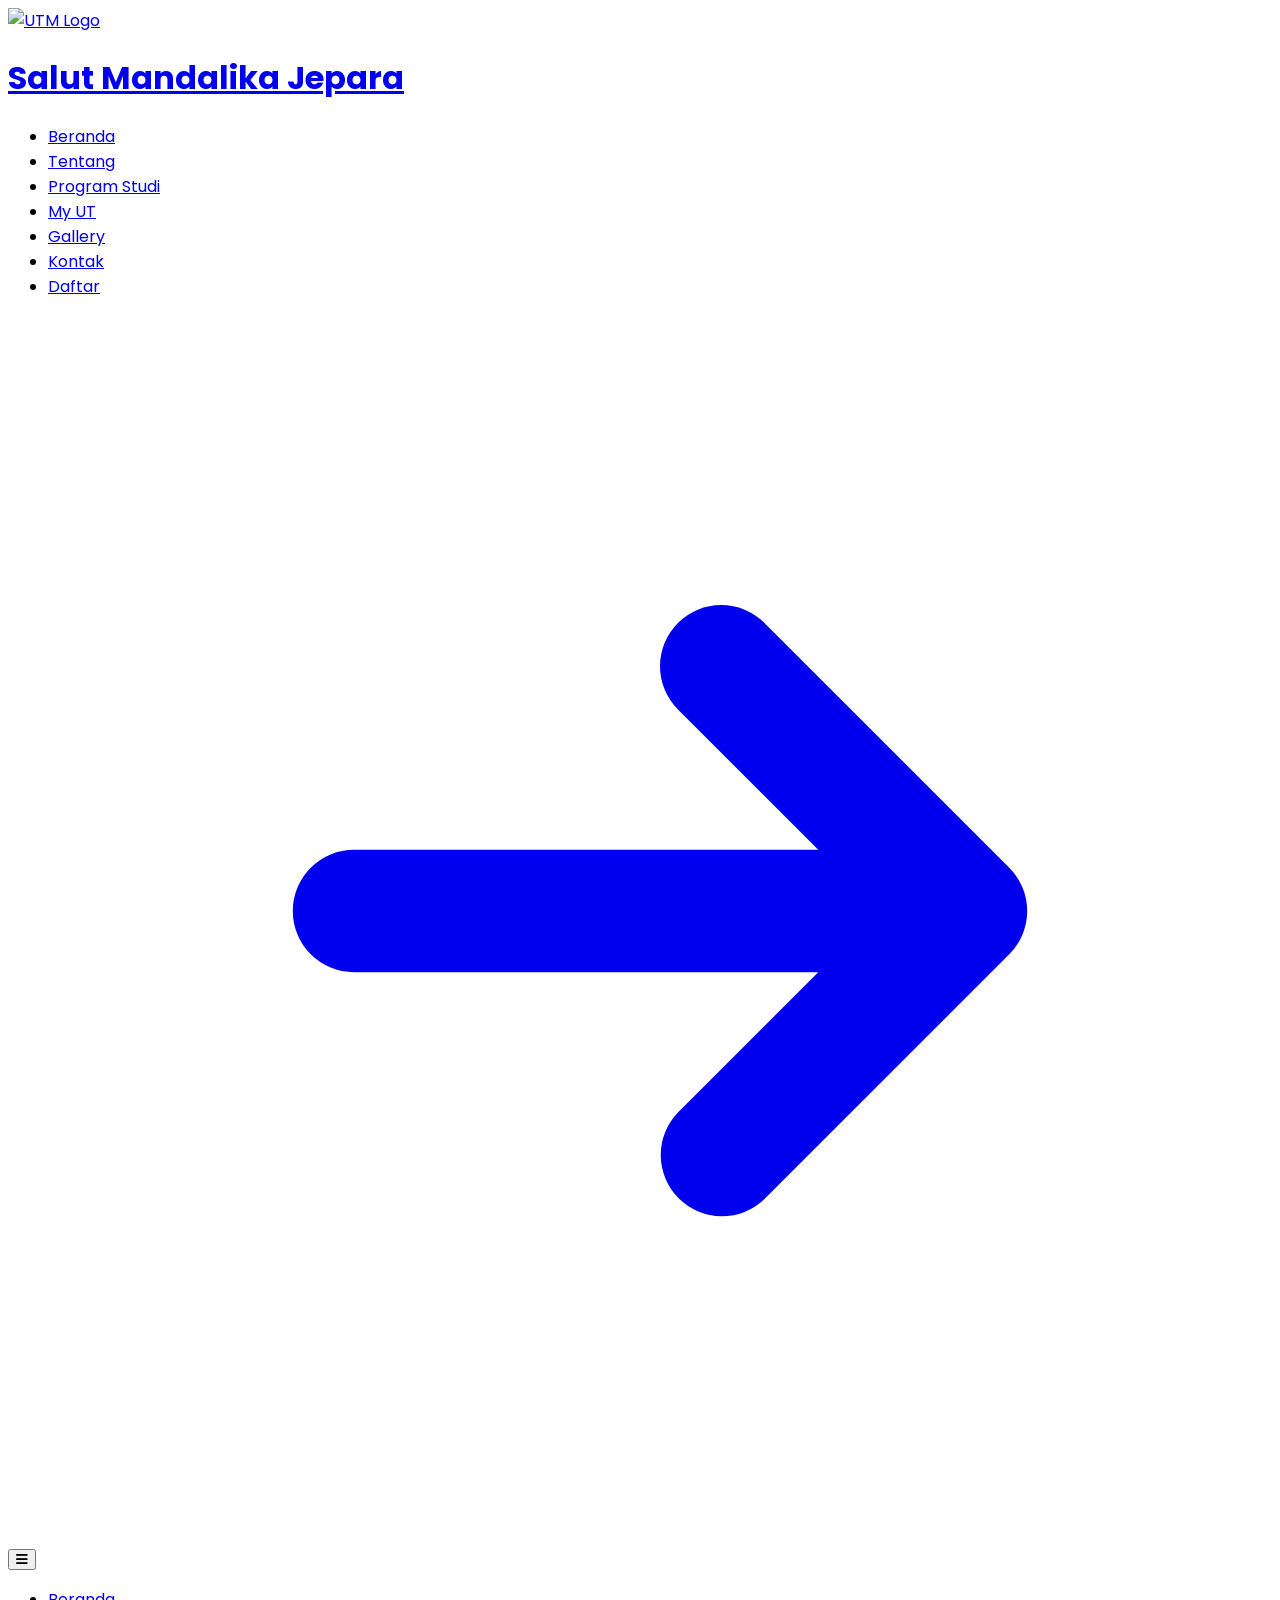
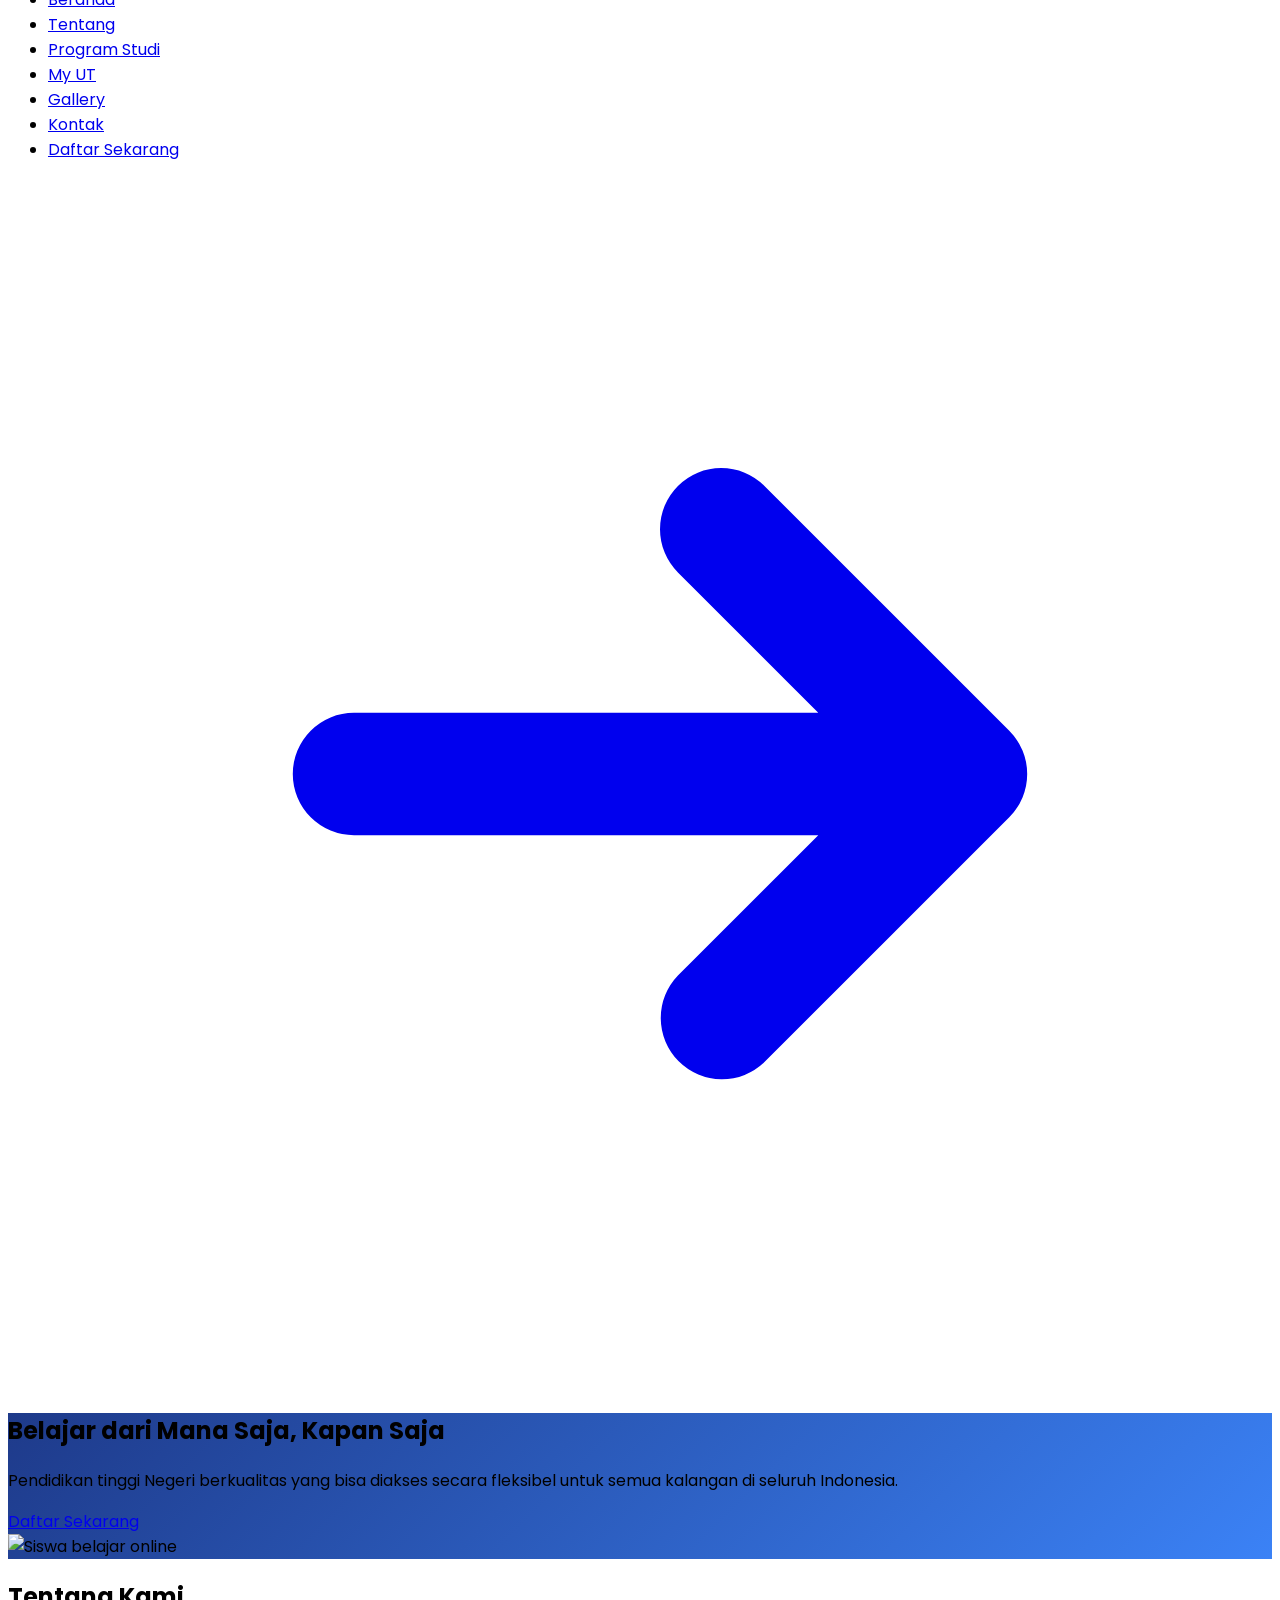
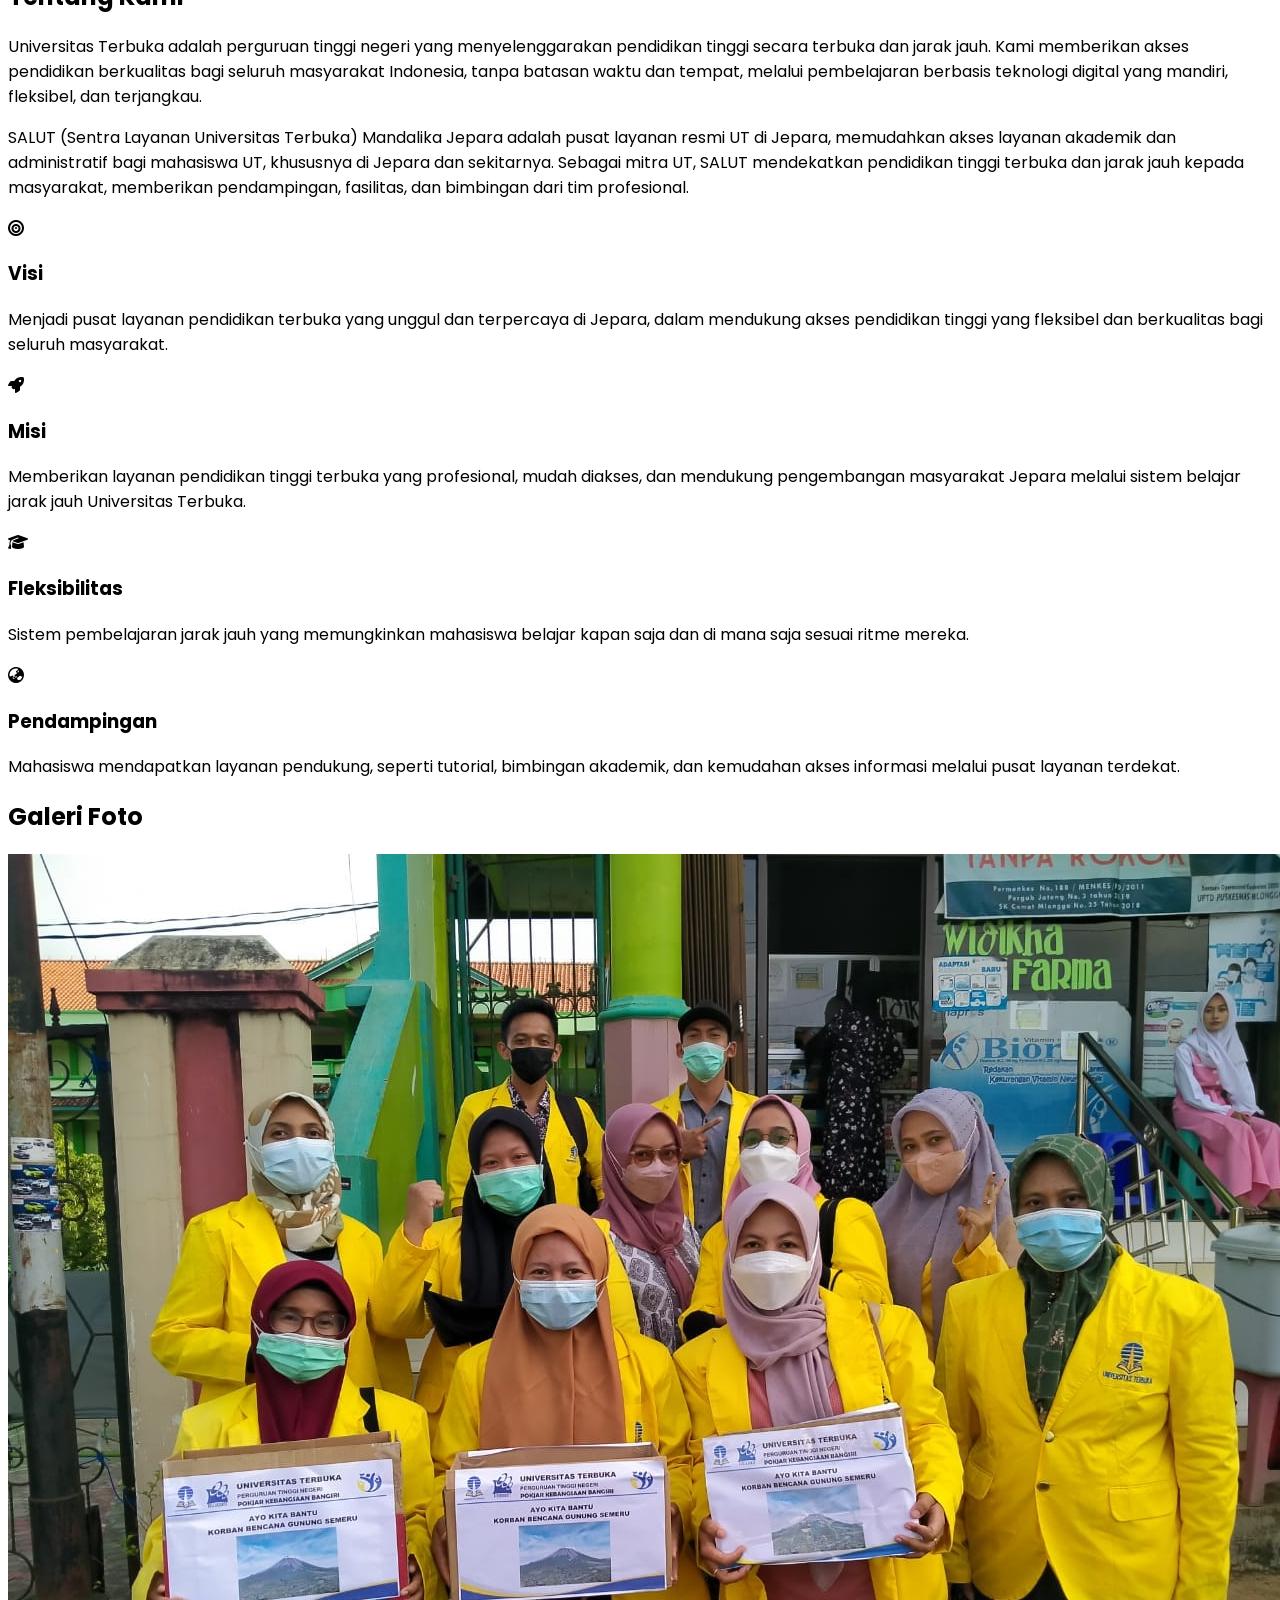
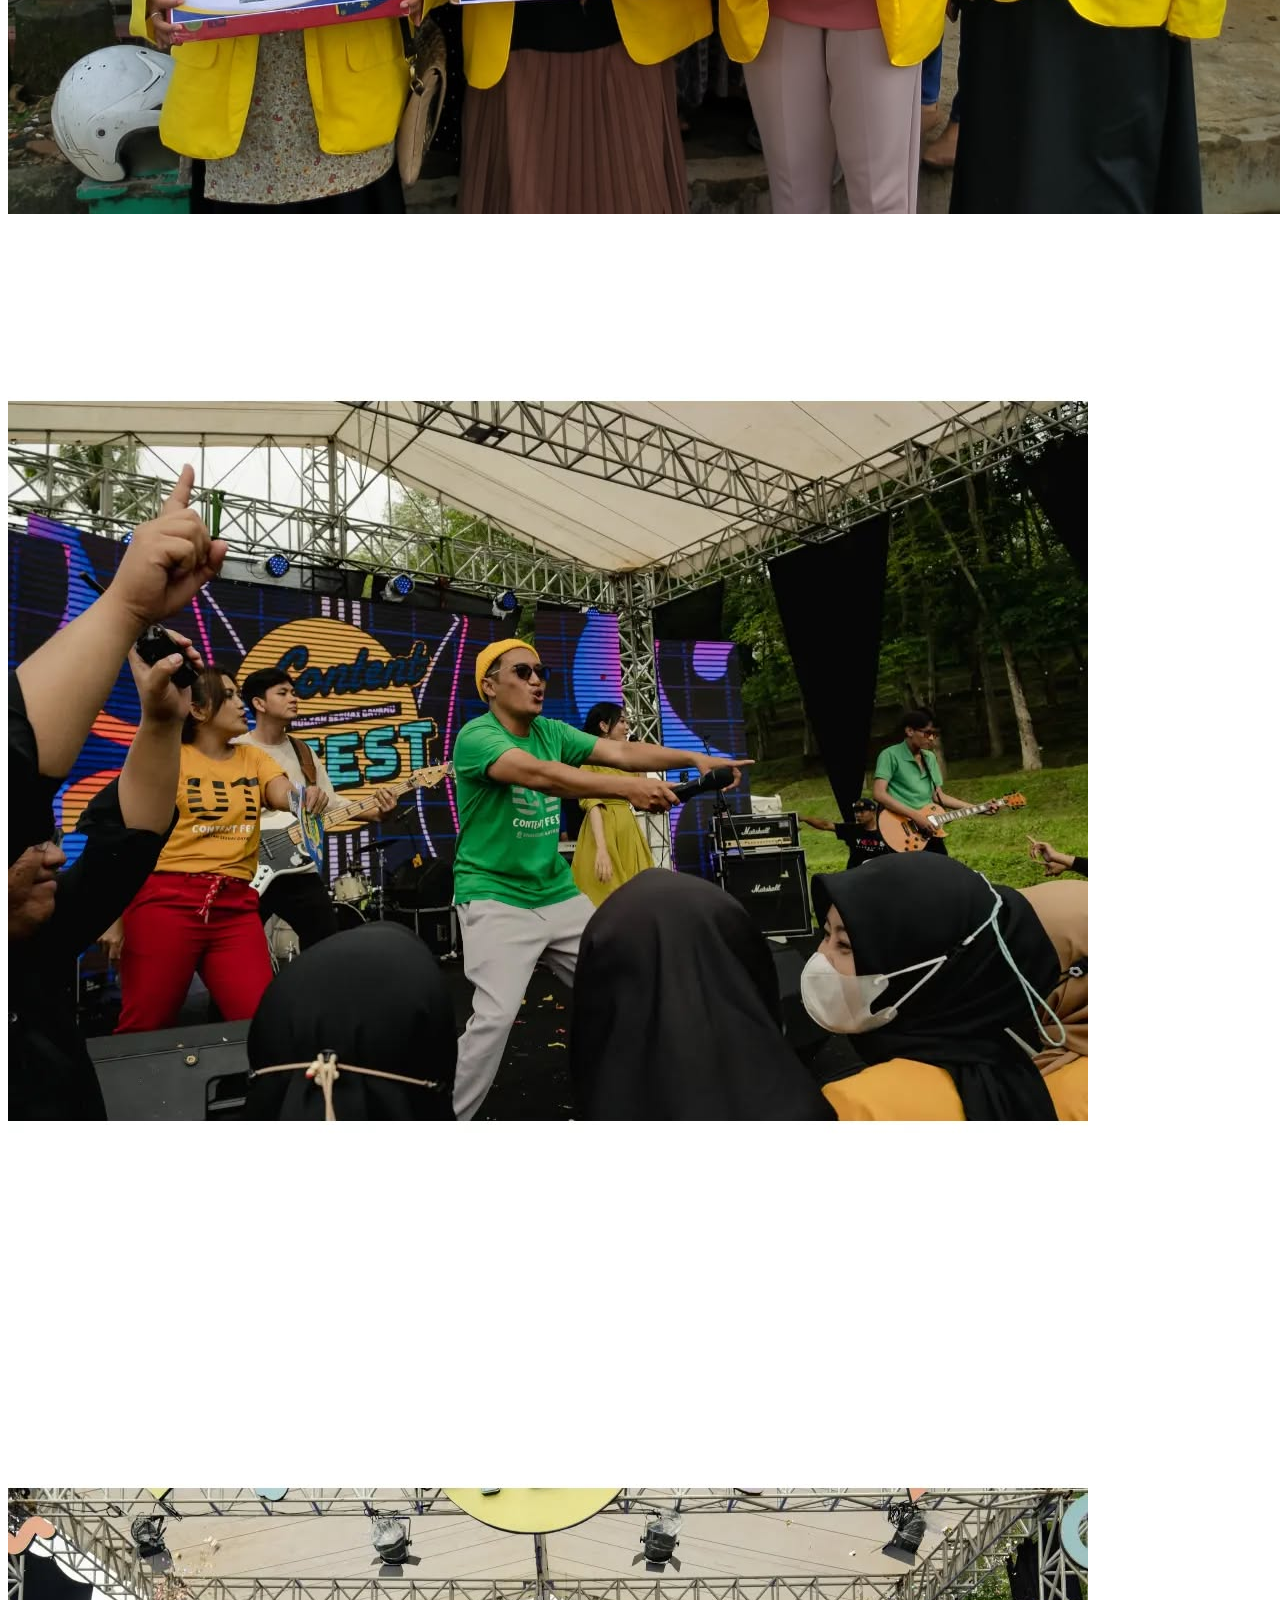
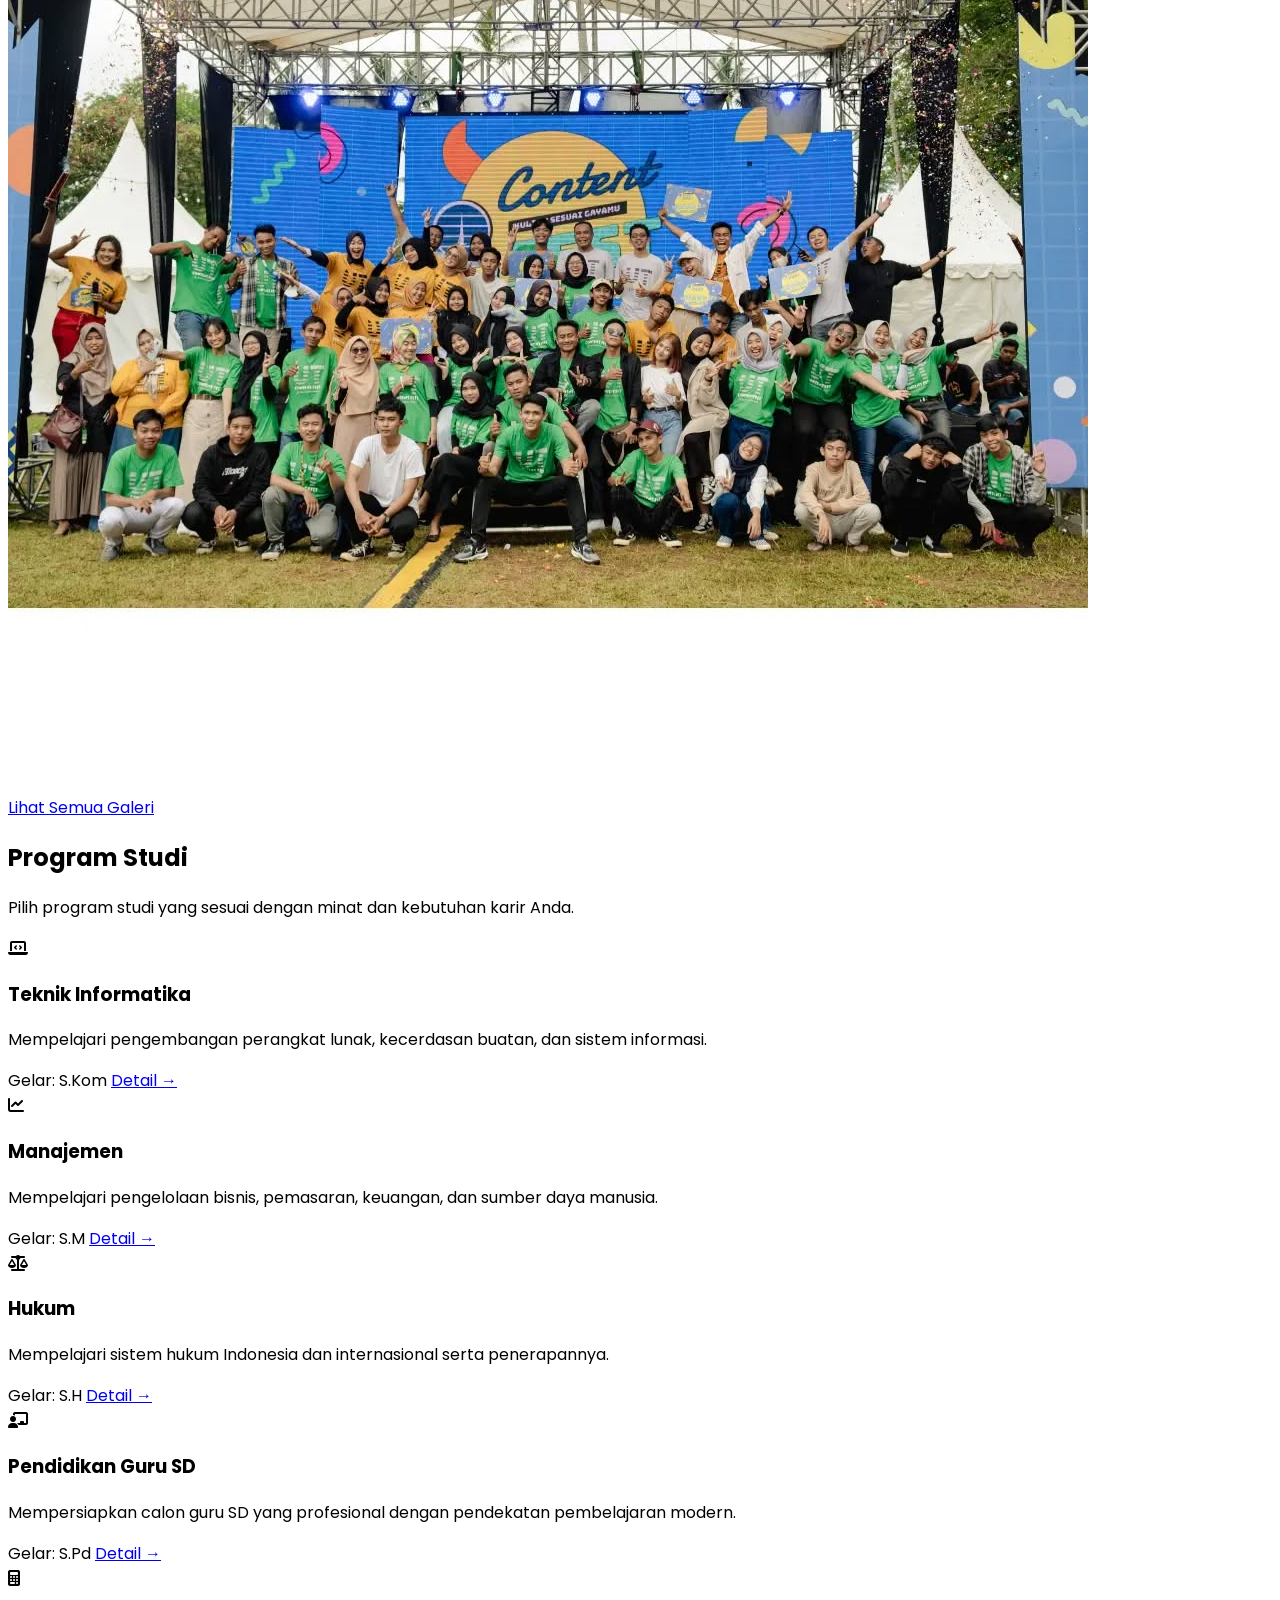
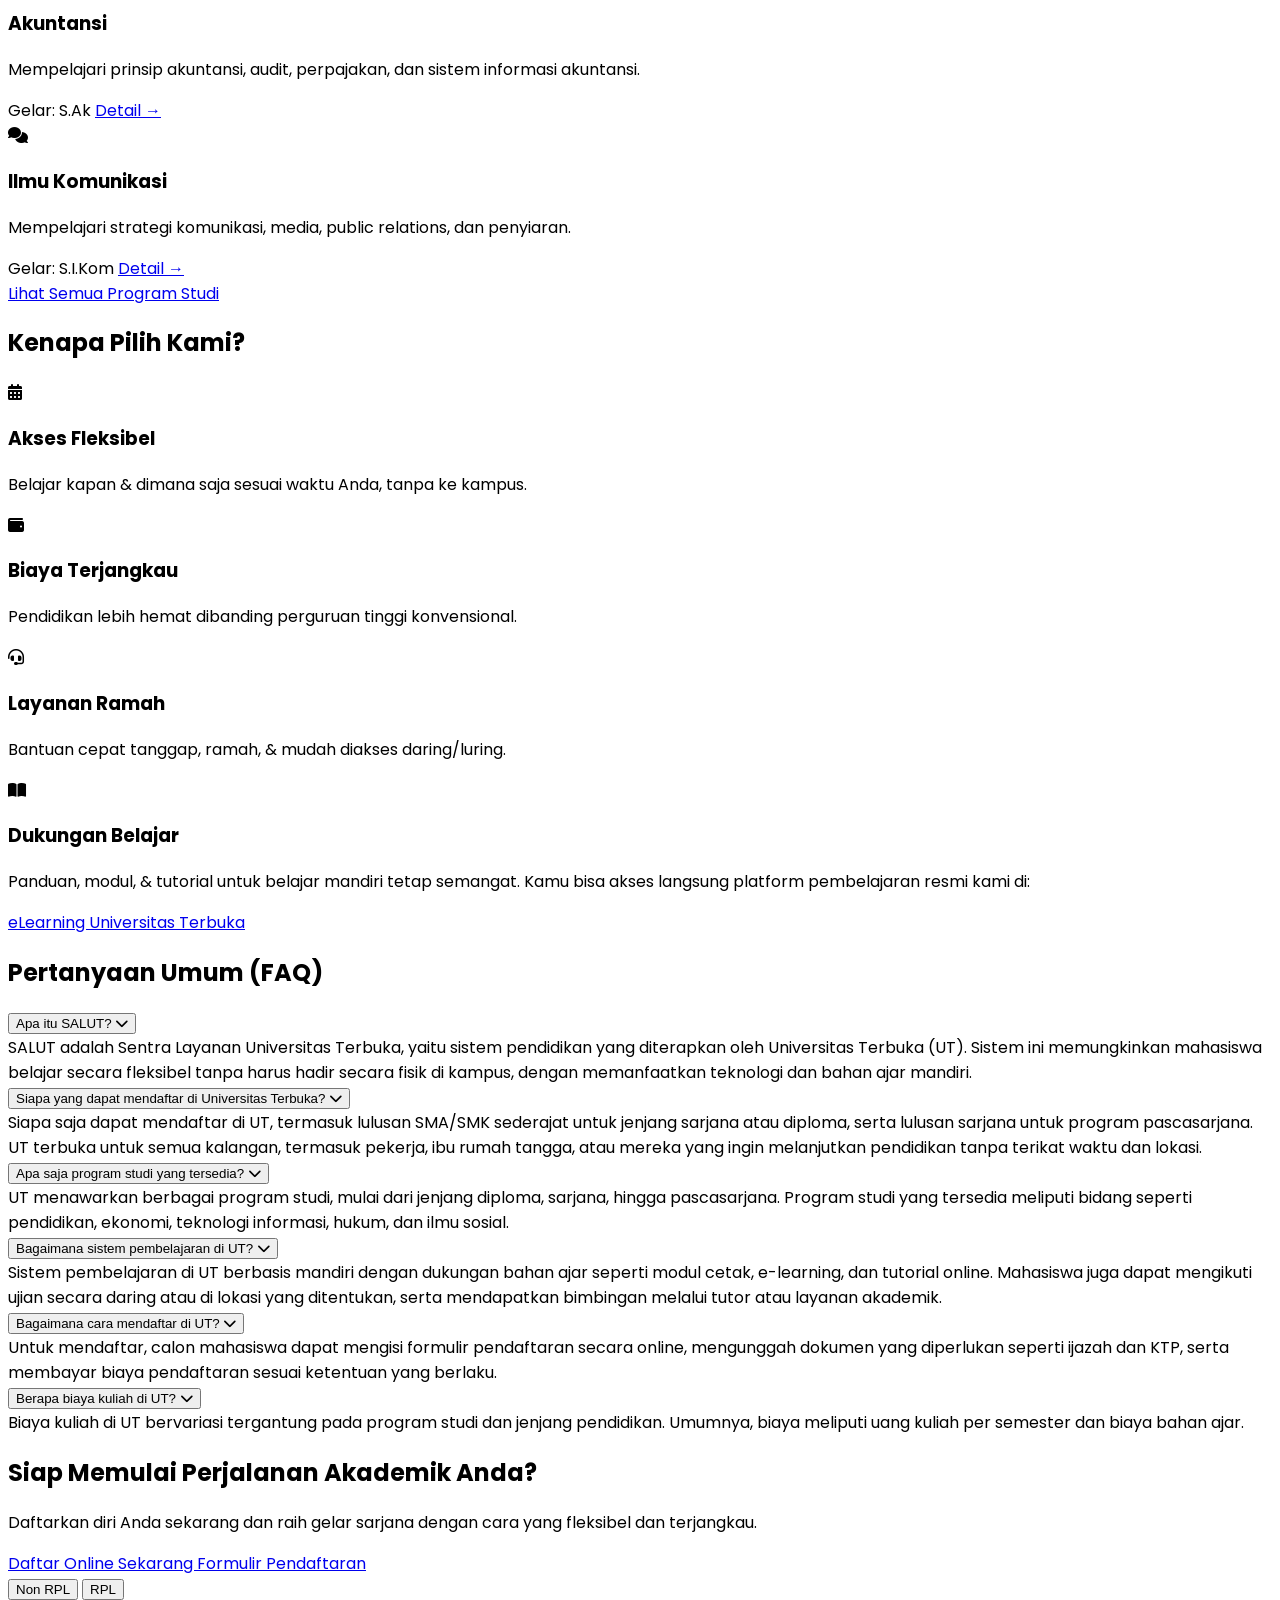
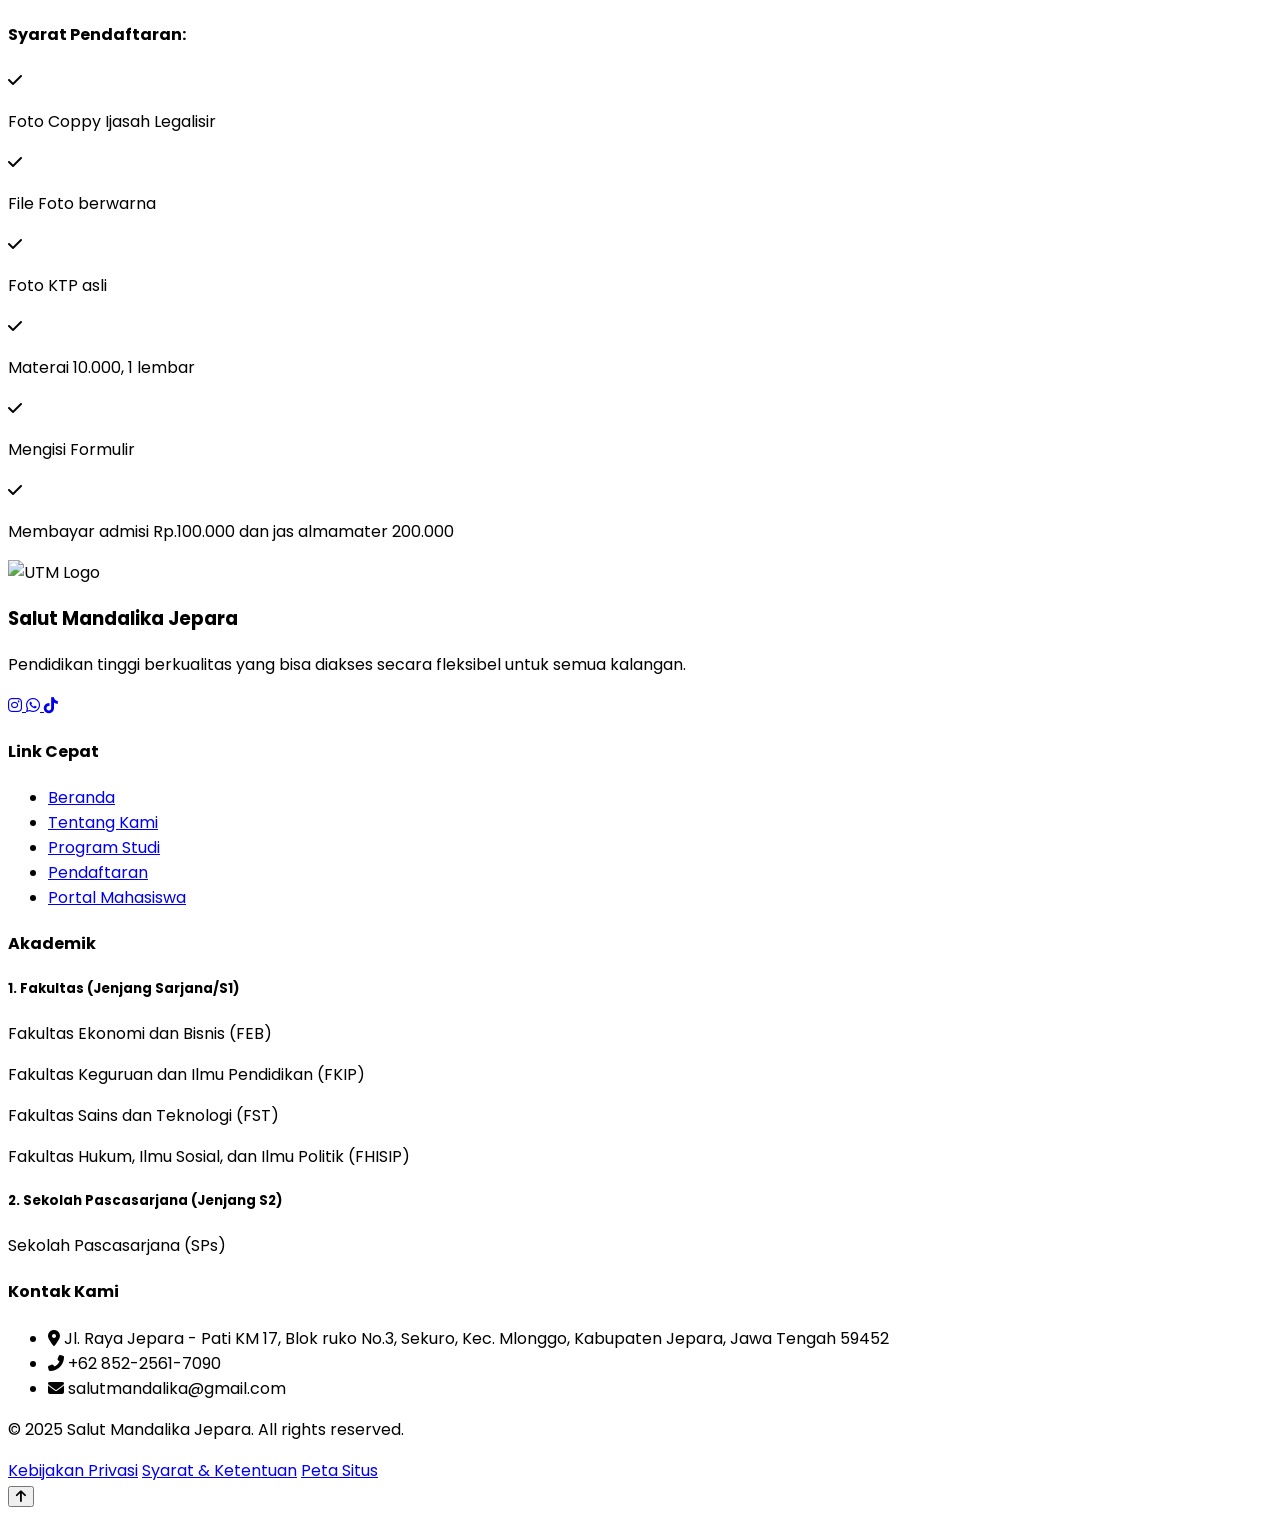
==== commit 90de7041: "@anggeryoga" ====
--- a/index.html
+++ b/index.html
@@ -472,18 +472,20 @@
                 </div>
 
                 <div class="text-center p-6">
-                    <div class="w-20 h-20 bg-blue-100 rounded-full flex items-center justify-center text-blue-900 mx-auto mb-6">
-                      <i class="fas fa-book-open text-3xl"></i>
+                    <div
+                        class="w-20 h-20 bg-blue-100 rounded-full flex items-center justify-center text-blue-900 mx-auto mb-6">
+                        <i class="fas fa-book-open text-3xl"></i>
                     </div>
                     <h3 class="text-xl font-bold text-blue-900 mb-3">Dukungan Belajar</h3>
                     <p class="text-gray-600 mb-4">
-                      Panduan, modul, & tutorial untuk belajar mandiri tetap semangat.  
-                      Kamu bisa akses langsung platform pembelajaran resmi kami di:
+                        Panduan, modul, & tutorial untuk belajar mandiri tetap semangat.
+                        Kamu bisa akses langsung platform pembelajaran resmi kami di:
                     </p>
-                    <a href="https://elearning.ut.ac.id" target="_blank" rel="noopener noreferrer" class="inline-block mt-4 bg-blue-600 hover:bg-blue-700 text-white font-semibold py-2 px-4 rounded">
-                      eLearning Universitas Terbuka
+                    <a href="https://elearning.ut.ac.id" target="_blank" rel="noopener noreferrer"
+                        class="inline-block mt-4 bg-blue-600 hover:bg-blue-700 text-white font-semibold py-2 px-4 rounded">
+                        eLearning Universitas Terbuka
                     </a>
-                  </div>
+                </div>
             </div>
         </div>
     </section>
@@ -616,16 +618,17 @@
                 <div
                     class="tabs flex flex-col md:flex-row justify-center items-center md:space-x-4 space-y-2 md:space-y-0 mb-6">
 
+                    <!-- 1. Tambahkan kelas 'active' pada tombol Non RPL -->
                     <button
-                        class="tab-button bg-yellow-400 hover:bg-yellow-300 text-blue-900 font-semibold py-3 px-6 rounded-full transition-colors duration-300 inline-block focus:outline-none"
+                        class="tab-button active bg-yellow-400 hover:bg-yellow-300 text-blue-900 font-semibold py-3 px-6 rounded-full transition-colors duration-300 inline-block focus:outline-none"
                         data-tab="non-keguruan">Non RPL</button>
                     <button
                         class="tab-button bg-yellow-400 hover:bg-yellow-300 text-blue-900 font-semibold py-3 px-6 rounded-full transition-colors duration-300 inline-block focus:outline-none"
                         data-tab="rpl">RPL</button>
                 </div>
 
-
-                <div id="non-keguruan" class="tab-content">
+                <!-- 2. Tambahkan kelas 'active' pada konten Non RPL -->
+                <div id="non-keguruan" class="tab-content active">
                     <h4 class="text-lg font-semibold mb-2">Syarat Pendaftaran:</h4>
                     <div class="grid grid-cols-1 gap-4 text-left">
                         <div class="flex items-start">
@@ -642,6 +645,7 @@
                             </div>
                             <p>File Foto berwarna</p>
                         </div>
+                        <!-- ... sisa konten non-rpl ... -->
                         <div class="flex items-start">
                             <div
                                 class="bg-yellow-400 text-blue-900 rounded-full w-6 h-6 flex items-center justify-center mr-3 mt-1 flex-shrink-0">
@@ -676,6 +680,7 @@
                 <div id="rpl" class="tab-content">
                     <h4 class="text-lg font-semibold mb-2">Syarat Pendaftaran:</h4>
                     <div class="grid grid-cols-1 gap-4 text-left">
+                        <!-- ... konten rpl lengkap ... -->
                         <div class="flex items-start">
                             <div
                                 class="bg-yellow-400 text-blue-900 rounded-full w-6 h-6 flex items-center justify-center mr-3 mt-1 flex-shrink-0">
@@ -771,20 +776,22 @@
                 </div>
             </div>
             <script>
-                // JavaScript untuk Tab
+                // Ambil semua tombol dan konten
                 const tabButtons = document.querySelectorAll('.tab-button');
                 const tabContents = document.querySelectorAll('.tab-content');
 
+                // Tambahkan event listener untuk setiap tombol
                 tabButtons.forEach(button => {
                     button.addEventListener('click', () => {
-                        // Nonaktifkan semua tombol dan konten
+                        // 1. Non-aktifkan semua tombol dan konten terlebih dahulu
                         tabButtons.forEach(btn => btn.classList.remove('active'));
                         tabContents.forEach(content => content.classList.remove('active'));
 
-                        // Aktifkan tombol dan konten yang sesuai
-                        const tabId = button.dataset.tab;
+                        // 2. Aktifkan tombol yang diklik dan konten yang sesuai
                         button.classList.add('active');
-                        document.getElementById(tabId).classList.add('active');
+                        const targetTabId = button.getAttribute('data-tab');
+                        const targetContent = document.getElementById(targetTabId);
+                        targetContent.classList.add('active');
                     });
                 });
             </script>
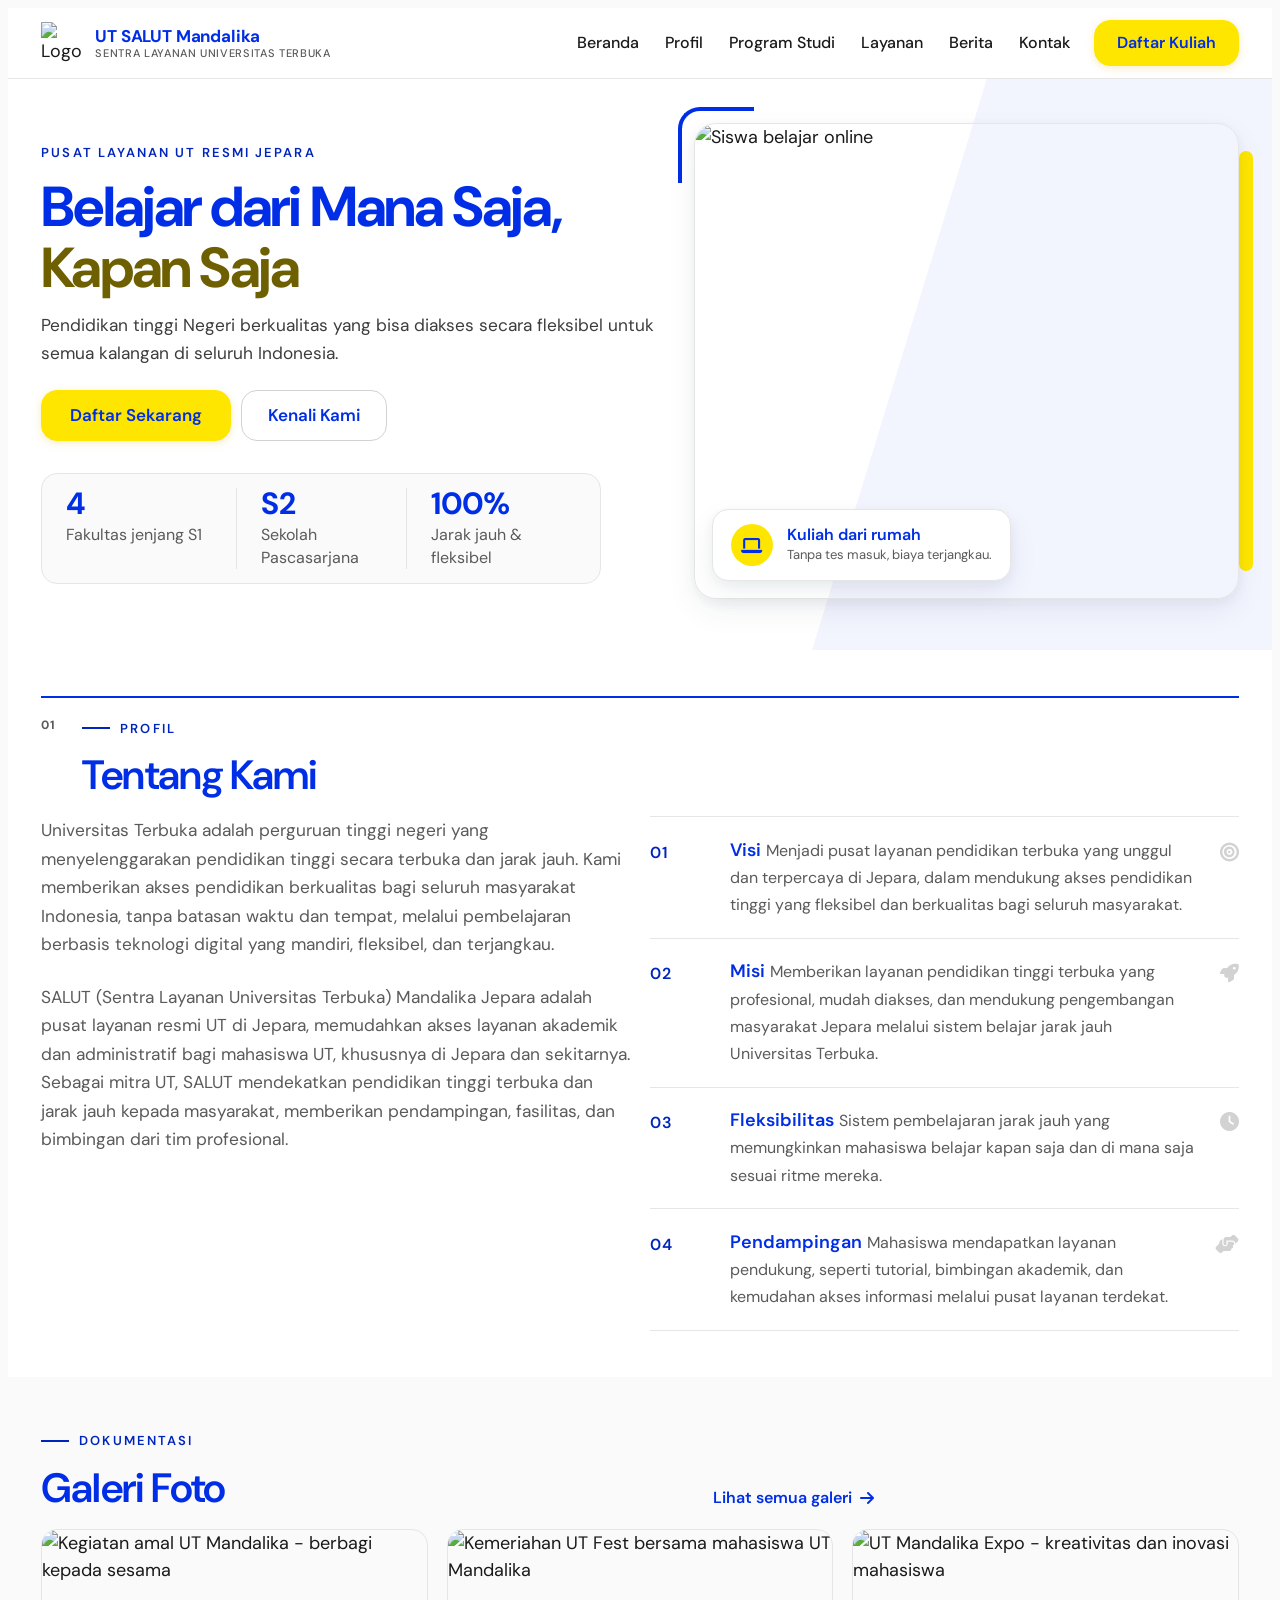
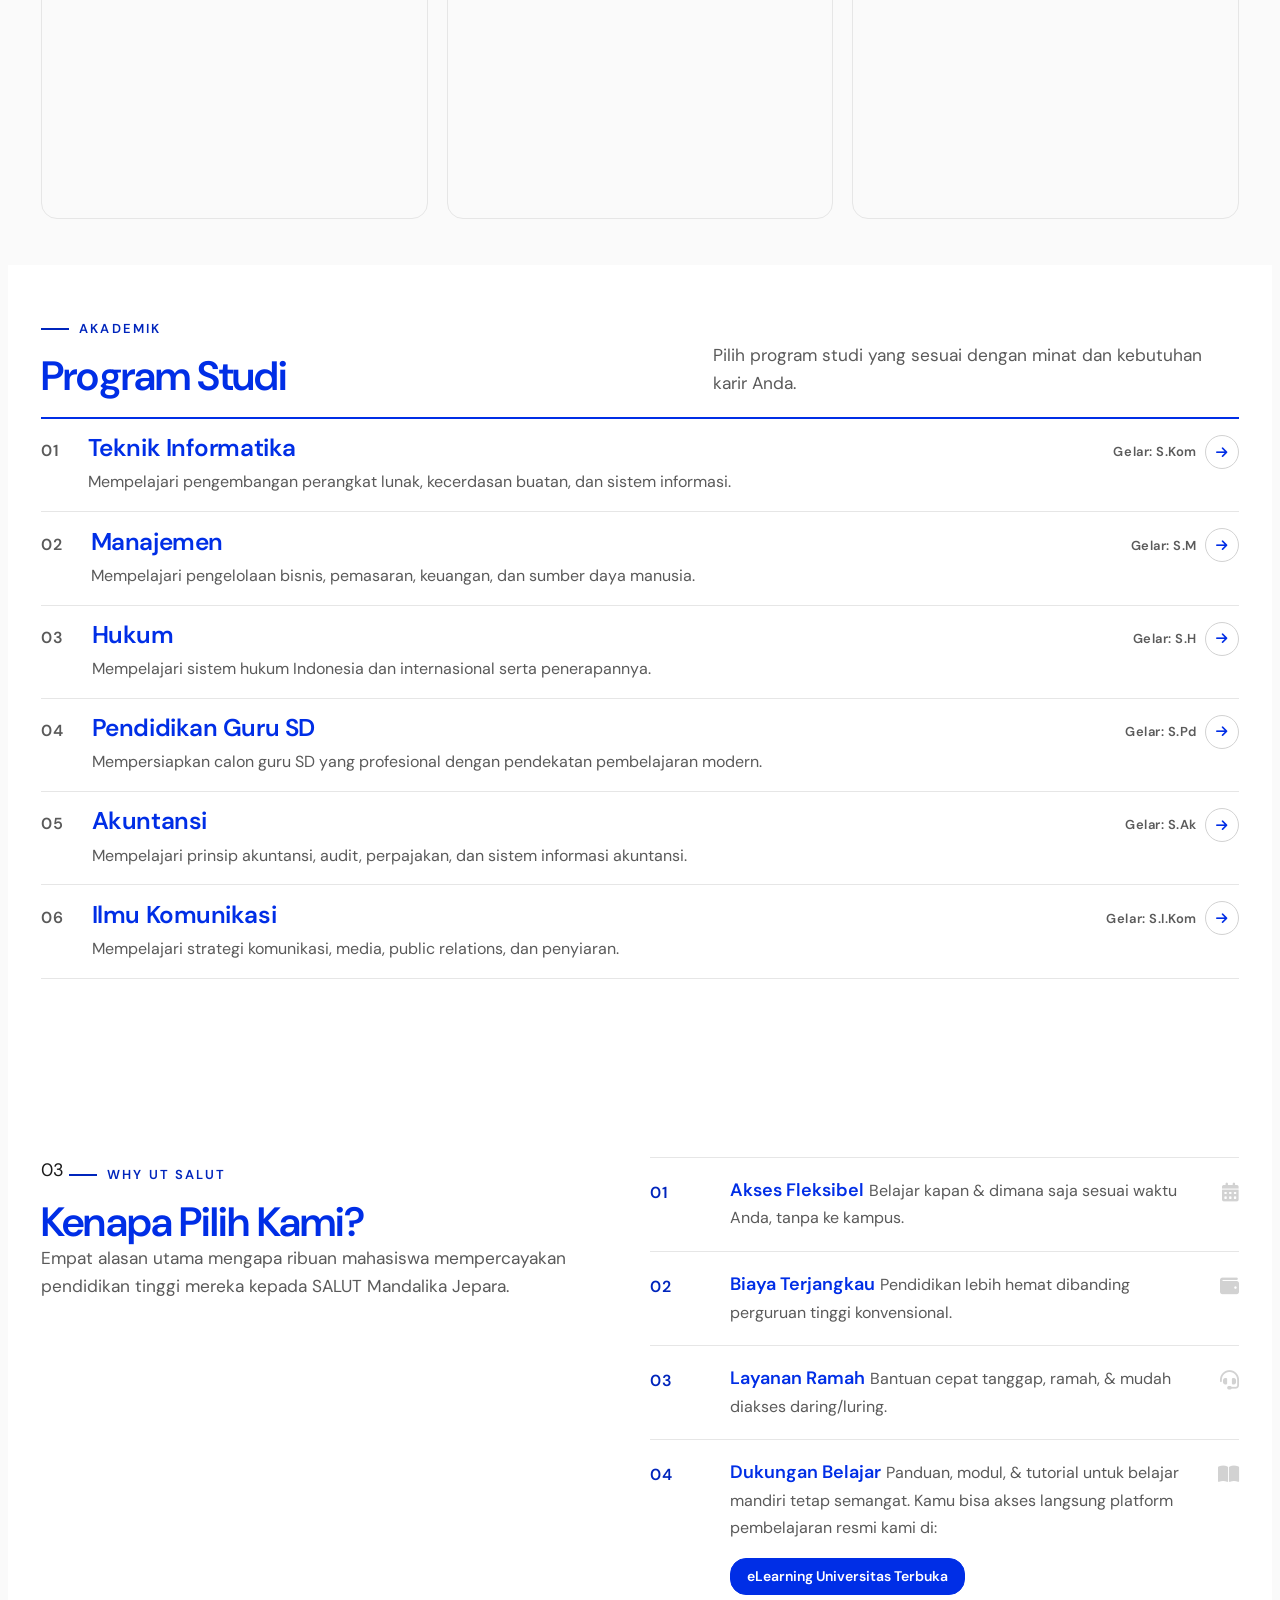
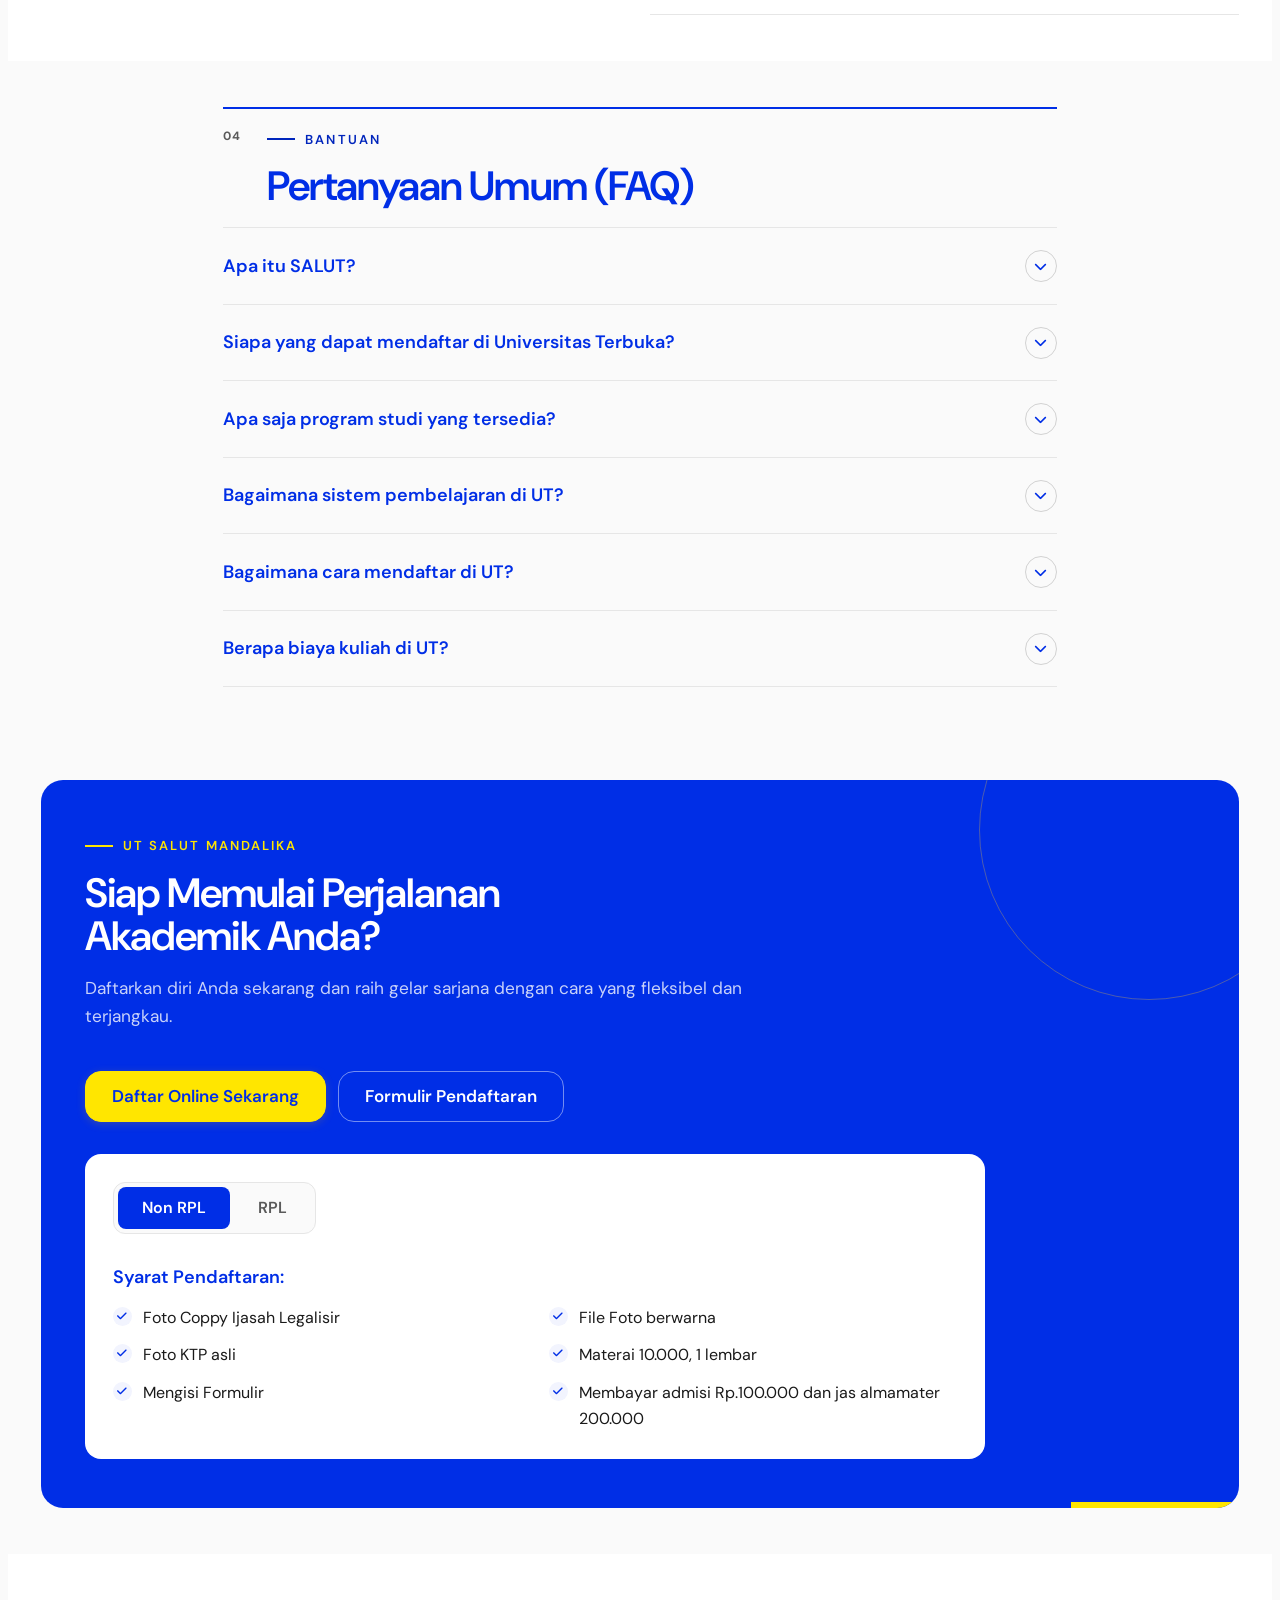
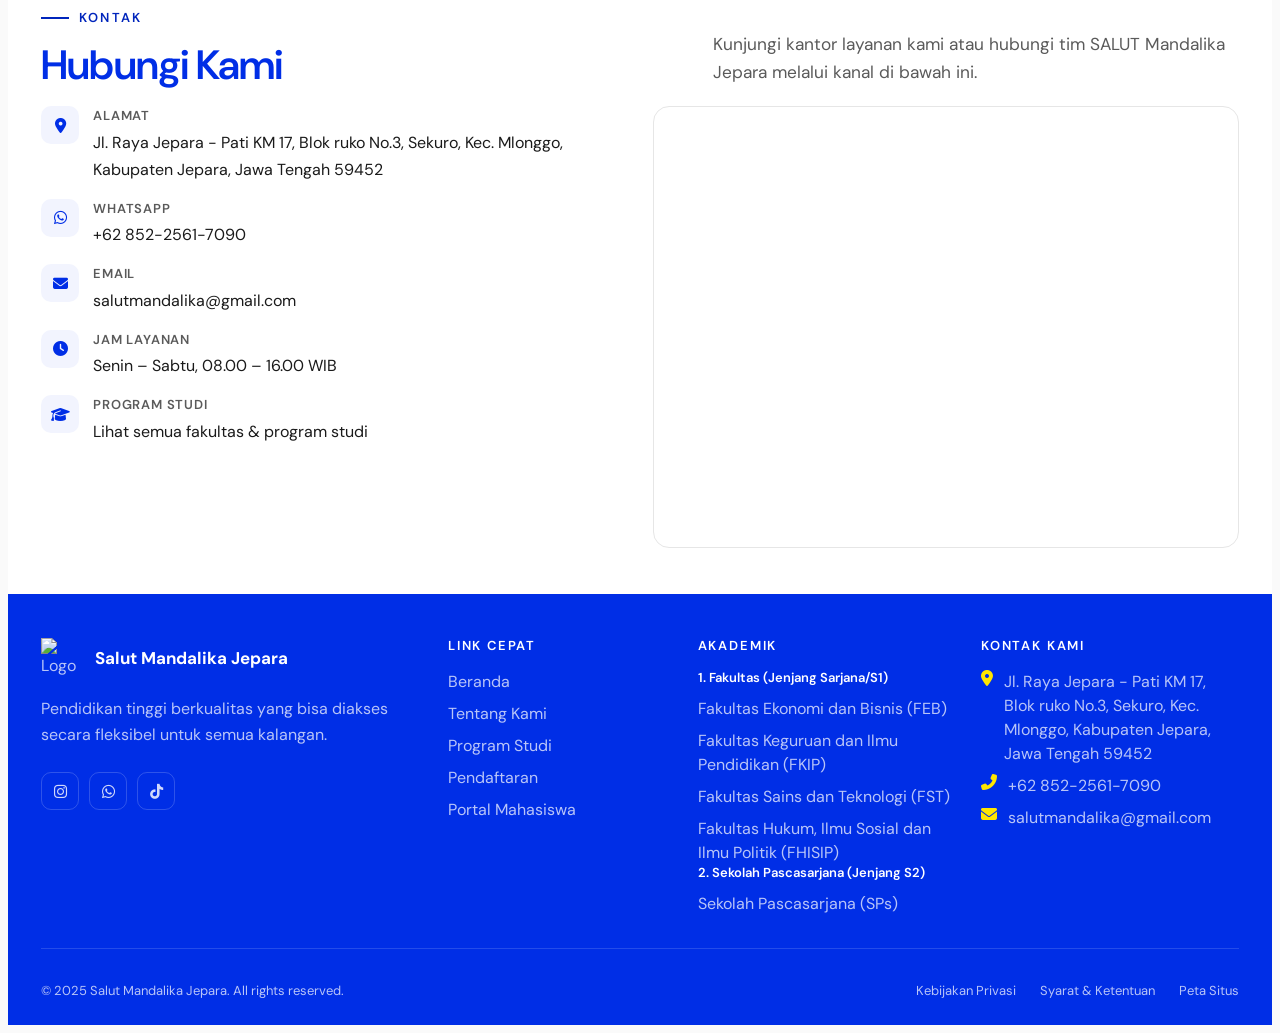
==== commit d2fdf96b: "Redesign & perbaikan situs UT SALUT Mandalika - Sistem desain baru: DM Sans self-hosted, palet Refle" ====
--- a/index.html
+++ b/index.html
@@ -2,20 +2,6 @@
 <html lang="id">
 
 <head>
-    <meta charset="UTF-8">
-    <meta name="viewport" content="width=device-width, initial-scale=1.0">
-    <script src="https://cdn.tailwindcss.com"></script>
-    <link rel="stylesheet" href="https://cdnjs.cloudflare.com/ajax/libs/font-awesome/6.4.0/css/all.min.css">
-    <link href="https://fonts.googleapis.com/css2?family=Poppins:wght@300;400;500;600;700&display=swap"
-        rel="stylesheet">
-    <script>
-        window.dataLayer = window.dataLayer || [];
-        function gtag() { dataLayer.push(arguments); }
-        gtag('js', new Date());
-
-        gtag('config', 'G-V9P2N1K6TZ');
-    </script>
-
     <meta charset="UTF-8">
     <meta name="viewport" content="width=device-width, initial-scale=1.0">
     <title>Universitas Terbuka Mandalika Jepara | SALUT Jepara</title>
@@ -28,879 +14,724 @@
     <!-- Open Graph -->
     <meta property="og:title" content="Universitas Terbuka Mandalika Jepara">
     <meta property="og:description"
-        content="Kuliah fleksibel dan terjangkau lewat SALUT Mandalika – pusat layanan resmi Universitas Terbuka di Jepara.">
+        content="Kuliah fleksibel dan terjangkau lewat SALUT Mandalika - pusat layanan resmi Universitas Terbuka di Jepara.">
     <meta property="og:url" content="https://salutmandalika.com/">
-    <meta property="og:image" content="assets/image.png">
+    <meta property="og:image" content="https://salutmandalika.com/assets/image.png">
     <meta property="og:type" content="website">
 
     <!-- Twitter Card -->
     <meta name="twitter:card" content="summary_large_image">
-    <meta name="twitter:title" content="UT Jepara – Kuliah Fleksibel di Salut Mandalika">
+    <meta name="twitter:title" content="UT Jepara - Kuliah Fleksibel di Salut Mandalika">
     <meta name="twitter:description"
         content="Gabung kuliah online tanpa ribet di Universitas Terbuka Jepara. SALUT Mandalika siap bantu kamu.">
-    <meta name="twitter:image" content="assets/image.png">
-    <!-- Favicon (32x32) -->
-
+    <meta name="twitter:image" content="https://salutmandalika.com/assets/image.png">
 
     <link rel="icon" type="image/png" href="assets/favicon.png" sizes="32x32">
-
-    <!-- Optional untuk Apple Devices -->
     <link rel="apple-touch-icon" sizes="180x180" href="assets/favicon.png">
-
-    <!-- Optional untuk dark/light theme di browser -->
-    <meta name="theme-color" content="#ffffff">
-
-    <style>
-        body {
-            font-family: 'Poppins', sans-serif;
-            scroll-behavior: smooth;
-        }
-
-        .hero-gradient {
-            background: linear-gradient(135deg, #1e3a8a 0%, #3b82f6 100%);
-        }
-
-        .card-hover:hover {
-            transform: translateY(-5px);
-            box-shadow: 0 10px 25px rgba(0, 0, 0, 0.1);
-        }
-
-        .transition-all {
-            transition: all 0.3s ease;
-        }
-
-        .faq-question .fa-chevron-down {
-            transition: transform 0.3s ease-in-out;
-            /* Pastikan ada transisi di sini juga */
-        }
-
-        .faq-question.active .fa-chevron-down {
-            transform: rotate(180deg);
-        }
-
-        /* Style untuk Tab */
-        .tab-content {
-            display: none;
-        }
-
-        .tab-content.active {
-            display: block;
-        }
-    </style>
+    <meta name="theme-color" content="#002EE6">
+    <link rel="stylesheet" href="https://cdnjs.cloudflare.com/ajax/libs/font-awesome/6.4.0/css/all.min.css">
+    <link rel="stylesheet" href="assets/salut.css?v=90ee1a39">
+
+    <script async src="https://www.googletagmanager.com/gtag/js?id=G-V9P2N1K6TZ"></script>
+    <script>
+        window.dataLayer = window.dataLayer || [];
+        function gtag() { dataLayer.push(arguments); }
+        gtag('js', new Date());
+        gtag('config', 'G-V9P2N1K6TZ');
+    </script>
 </head>
-<!-- Google tag (gtag.js) -->
-<script async src="https://www.googletagmanager.com/gtag/js?id=G-V9P2N1K6TZ"></script>
-
-
-<body class="bg-gray-50">
-    <!-- Header/Navigation -->
-    <header class="sticky top-0 z-50 bg-white shadow-md">
-        <div class="container mx-auto px-4 py-3 flex justify-between items-center">
-            <a href="index.html">
-                <div class="flex items-center">
-                    <img src="https://h2rsi9anqnqbkvkf.public.blob.vercel-storage.com/logout-dAaGl3fDQOq9I8u8WX07hfTTmHwSHI.png"
-                        alt="UTM Logo" class="w-20 h-20 mr-3 object-contain" />
-                    <h1 class="text-xl md:text-2xl font-bold text-blue-900">Salut Mandalika Jepara</h1>
-                </div>
+
+<body>
+
+    <!-- ===================== HEADER ===================== -->
+    <header class="site-head">
+        <div class="wrap site-head__inner">
+                        <a href="/" class="brand" aria-label="UT Salut Mandalika Jepara - Beranda">
+                <img class="brand__logo"
+                    src="https://h2rsi9anqnqbkvkf.public.blob.vercel-storage.com/logout-dAaGl3fDQOq9I8u8WX07hfTTmHwSHI.png"
+                    alt="Logo Universitas Terbuka">
+                <span class="brand__text">
+                    <span class="brand__name">UT SALUT Mandalika</span>
+                    <span class="brand__tag">Sentra Layanan Universitas Terbuka</span>
+                </span>
             </a>
 
-            <nav class="hidden md:block">
-                <ul class="flex space-x-6 items-center">
-                    <li><a href="index.html#beranda"
-                            class="text-blue-900 hover:text-yellow-400 transition-all font-medium">Beranda</a></li>
-                    <li><a href="index.html#tentang"
-                            class="text-blue-900 hover:text-yellow-400 transition-all font-medium">Tentang</a></li>
-                    <li><a href="fakultas.html"
-                            class="text-blue-900 hover:text-yellow-400 transition-all font-medium">Program Studi</a>
-                    </li>
-                    <li><a href="https://myut.ut.ac.id"
-                            class="text-yellow-500 hover:text-yellow-600 transition-all font-semibold" target="_blank"
-                            rel="noopener noreferrer">My UT</a></li>
-                    <li><a href="gallery.html"
-                            class="text-blue-900 hover:text-yellow-400 transition-all font-medium">Gallery</a></li>
-                    <li><a href="index.html#kontak"
-                            class="text-blue-900 hover:text-yellow-400 transition-all font-medium">Kontak</a></li>
-                    <li>
-                        <a href="daftar.html"
-                            class="bg-blue-500 hover:bg-blue-600 text-white font-bold py-2 px-6 rounded-full transition-all duration-300 transform hover:scale-105 shadow-md flex items-center">
-                            <span>Daftar</span>
-                            <svg xmlns="http://www.w3.org/2000/svg" class="h-5 w-5 ml-1" viewBox="0 0 20 20"
-                                fill="currentColor">
-                                <path fill-rule="evenodd"
-                                    d="M10.293 5.293a1 1 0 011.414 0l4 4a1 1 0 010 1.414l-4 4a1 1 0 01-1.414-1.414L12.586 11H5a1 1 0 110-2h7.586l-2.293-2.293a1 1 0 010-1.414z"
-                                    clip-rule="evenodd" />
-                            </svg>
-                        </a>
+                        <nav class="nav" aria-label="Navigasi utama">
+                <ul class="nav__list">
+                    <li><a href="/#beranda" class="nav__link">Beranda</a></li>
+                    <li><a href="/#tentang" class="nav__link">Profil</a></li>
+                    <li><a href="/fakultas" class="nav__link">Program Studi</a></li>
+                    <li><a href="/#layanan" class="nav__link">Layanan</a></li>
+                    <li><a href="/gallery" class="nav__link">Berita</a></li>
+                    <li><a href="/#kontak" class="nav__link">Kontak</a></li>
+                    <li style="margin-left:10px">
+                        <a href="/daftar" class="btn btn--gold"><span>Daftar Kuliah</span></a>
                     </li>
                 </ul>
             </nav>
 
-            <button class="md:hidden text-blue-900" id="mobile-menu-button">
-                <i class="fas fa-bars text-2xl"></i>
+            <button class="nav-toggle" type="button" aria-label="Buka menu" aria-expanded="false"
+                aria-controls="menu-mobile">
+                <i class="fas fa-bars" aria-hidden="true"></i>
             </button>
         </div>
 
-        <!-- Mobile Menu -->
-        <div class="md:hidden hidden bg-white w-full py-4 px-4 shadow-lg" id="mobile-menu">
-            <ul class="space-y-4">
-                <li><a href="index.html#beranda"
-                        class="block text-blue-900 hover:text-yellow-400 transition-all font-medium">Beranda</a></li>
-                <li><a href="index.html#tentang"
-                        class="block text-blue-900 hover:text-yellow-400 transition-all font-medium">Tentang</a></li>
-                <li><a href="fakultas.html"
-                        class="block text-blue-900 hover:text-yellow-400 transition-all font-medium">Program Studi</a>
+        <!-- Drawer mobile -->
+                <div class="nav-drawer" id="menu-mobile">
+            <div class="nav-drawer__inner">
+                <ul class="nav-drawer__list">
+                    <li><a href="/#beranda" class="nav-drawer__link">Beranda</a></li>
+                    <li><a href="/#tentang" class="nav-drawer__link">Profil</a></li>
+                    <li><a href="/fakultas" class="nav-drawer__link">Program Studi</a></li>
+                    <li><a href="/#layanan" class="nav-drawer__link">Layanan</a></li>
+                    <li><a href="/gallery" class="nav-drawer__link">Berita</a></li>
+                    <li><a href="/#kontak" class="nav-drawer__link">Kontak</a></li>
+                </ul>
+                <div class="nav-drawer__cta">
+                    <a href="/daftar" class="btn btn--gold btn--block">Daftar Kuliah</a>
+                </div>
+            </div>
+        </div>
+    </header>
+
+    <!-- ===================== HERO ===================== -->
+    <section id="beranda" class="hero">
+        <div class="wrap hero__inner">
+            <div class="hero__copy reveal">
+                <span class="eyebrow">Pusat Layanan UT Resmi Jepara</span>
+                <h1 class="hero__title">Belajar dari Mana Saja, <span class="hl">Kapan Saja</span></h1>
+                <p class="hero__lead">Pendidikan tinggi Negeri berkualitas yang bisa diakses secara fleksibel untuk
+                    semua kalangan di seluruh Indonesia.</p>
+                <div class="hero__actions">
+                    <a href="#pendaftaran" class="btn btn--gold btn--lg">Daftar Sekarang</a>
+                    <a href="#tentang" class="btn btn--outline btn--lg">Kenali Kami</a>
+                </div>
+
+                <div class="hero__stats">
+                    <div>
+                        <span class="hero__stat-num">4</span>
+                        <span class="hero__stat-label">Fakultas jenjang S1</span>
+                    </div>
+                    <div>
+                        <span class="hero__stat-num">S2</span>
+                        <span class="hero__stat-label">Sekolah Pascasarjana</span>
+                    </div>
+                    <div>
+                        <span class="hero__stat-num">100%</span>
+                        <span class="hero__stat-label">Jarak jauh &amp; fleksibel</span>
+                    </div>
+                </div>
+            </div>
+
+            <div class="hero__media reveal d1">
+                <img class="hero__photo"
+                    src="https://h2rsi9anqnqbkvkf.public.blob.vercel-storage.com/image%201861783632-4s9KL91UmTDDjEA4oTxHYgIO7jmE2Z.png"
+                    alt="Siswa belajar online">
+                <div class="hero__badge">
+                    <span class="hero__badge-icon"><i class="fas fa-laptop" aria-hidden="true"></i></span>
+                    <span>
+                        <span class="hero__badge-title">Kuliah dari rumah</span>
+                        <span class="hero__badge-text">Tanpa tes masuk, biaya terjangkau.</span>
+                    </span>
+                </div>
+            </div>
+        </div>
+    </section>
+
+    <!-- ===================== TENTANG KAMI ===================== -->
+    <section id="tentang" class="section section--white">
+        <div class="wrap">
+            <div class="sec-head sec-head--rule reveal">
+                <span class="sec-index">01</span>
+                <div class="sec-head__main">
+                    <span class="eyebrow">Profil</span>
+                    <h2 class="sec-title">Tentang Kami</h2>
+                </div>
+            </div>
+
+            <div class="grid grid--2" style="align-items:start">
+                <div class="reveal stack measure">
+                    <p class="lead">
+                        Universitas Terbuka adalah perguruan tinggi negeri yang menyelenggarakan pendidikan tinggi
+                        secara terbuka dan jarak jauh. Kami memberikan akses pendidikan berkualitas bagi seluruh
+                        masyarakat
+                        Indonesia, tanpa batasan waktu dan tempat, melalui pembelajaran berbasis teknologi digital
+                        yang mandiri,
+                        fleksibel, dan terjangkau.
+                    </p>
+                    <p class="lead">
+                        SALUT (Sentra Layanan Universitas Terbuka) Mandalika Jepara adalah pusat layanan resmi UT di
+                        Jepara,
+                        memudahkan akses layanan akademik dan administratif bagi mahasiswa UT, khususnya di Jepara
+                        dan sekitarnya.
+                        Sebagai mitra UT, SALUT mendekatkan pendidikan tinggi terbuka dan jarak jauh kepada
+                        masyarakat,
+                        memberikan pendampingan, fasilitas, dan bimbingan dari tim profesional.
+                    </p>
+                </div>
+
+                <ul class="nlist reveal d1">
+                    <li class="nlist__item">
+                        <span class="nlist__num">01</span>
+                        <span class="nlist__body">
+                            <span class="nlist__title">Visi</span>
+                            <span class="nlist__text">Menjadi pusat layanan pendidikan terbuka yang unggul dan
+                                terpercaya di Jepara, dalam mendukung akses pendidikan tinggi yang fleksibel dan
+                                berkualitas bagi seluruh masyarakat.</span>
+                        </span>
+                        <i class="nlist__icon fas fa-bullseye" aria-hidden="true"></i>
+                    </li>
+                    <li class="nlist__item">
+                        <span class="nlist__num">02</span>
+                        <span class="nlist__body">
+                            <span class="nlist__title">Misi</span>
+                            <span class="nlist__text">Memberikan layanan pendidikan tinggi terbuka yang profesional,
+                                mudah diakses, dan mendukung pengembangan masyarakat Jepara melalui sistem belajar
+                                jarak jauh Universitas Terbuka.</span>
+                        </span>
+                        <i class="nlist__icon fas fa-rocket" aria-hidden="true"></i>
+                    </li>
+                    <li class="nlist__item">
+                        <span class="nlist__num">03</span>
+                        <span class="nlist__body">
+                            <span class="nlist__title">Fleksibilitas</span>
+                            <span class="nlist__text">Sistem pembelajaran jarak jauh yang memungkinkan mahasiswa
+                                belajar kapan saja dan di mana saja sesuai ritme mereka.</span>
+                        </span>
+                        <i class="nlist__icon fas fa-clock" aria-hidden="true"></i>
+                    </li>
+                    <li class="nlist__item">
+                        <span class="nlist__num">04</span>
+                        <span class="nlist__body">
+                            <span class="nlist__title">Pendampingan</span>
+                            <span class="nlist__text">Mahasiswa mendapatkan layanan pendukung, seperti tutorial,
+                                bimbingan akademik, dan kemudahan akses informasi melalui pusat layanan
+                                terdekat.</span>
+                        </span>
+                        <i class="nlist__icon fas fa-hands-helping" aria-hidden="true"></i>
+                    </li>
+                </ul>
+            </div>
+        </div>
+    </section>
+
+    <!-- ===================== GALERI FOTO ===================== -->
+    <section class="section section--paper">
+        <div class="wrap">
+            <div class="sec-head sec-head--split reveal" style="align-items:end">
+                <div>
+                    <span class="eyebrow">Dokumentasi</span>
+                    <h2 class="sec-title">Galeri Foto</h2>
+                </div>
+                <a href="/gallery" class="arrow-link" style="justify-self:start">Lihat semua galeri <i
+                        class="fas fa-arrow-right" aria-hidden="true"></i></a>
+            </div>
+
+            <div class="grid grid--3">
+                <figure class="shot reveal" style="margin:0">
+                    <img src="https://pub-de39447d5fa94ff9b25b8fe3cf8c6a3a.r2.dev/mandalika/galeri/donasi/donasi_4.png"
+                        alt="Kegiatan amal UT Mandalika - berbagi kepada sesama" loading="lazy">
+                </figure>
+                <figure class="shot reveal d1" style="margin:0">
+                    <img src="https://pub-de39447d5fa94ff9b25b8fe3cf8c6a3a.r2.dev/mandalika/galeri/ut-fest/ut-fest_1.png"
+                        alt="Kemeriahan UT Fest bersama mahasiswa UT Mandalika" loading="lazy">
+                </figure>
+                <figure class="shot reveal d2" style="margin:0">
+                    <img src="https://pub-de39447d5fa94ff9b25b8fe3cf8c6a3a.r2.dev/mandalika/galeri/expo/expo_2.png"
+                        alt="UT Mandalika Expo - kreativitas dan inovasi mahasiswa" loading="lazy">
+                </figure>
+            </div>
+        </div>
+    </section>
+
+    <!-- ===================== PROGRAM STUDI ===================== -->
+    <section id="program" class="section section--white">
+        <div class="wrap">
+            <div class="sec-head sec-head--split reveal">
+                <div>
+                    <span class="eyebrow">Akademik</span>
+                    <h2 class="sec-title">Program Studi</h2>
+                </div>
+                <p class="sec-sub">Pilih program studi yang sesuai dengan minat dan kebutuhan karir Anda.</p>
+            </div>
+
+            <ul class="elist reveal">
+                <li class="elist__item">
+                    <span class="elist__num">01</span>
+                    <span class="elist__body">
+                        <span class="elist__title">Teknik Informatika</span>
+                        <span class="elist__text">Mempelajari pengembangan perangkat lunak, kecerdasan buatan, dan
+                            sistem informasi.</span>
+                    </span>
+                    <span class="elist__meta">Gelar: S.Kom
+                        <a href="/daftar" class="elist__go" aria-label="Daftar Teknik Informatika"><i
+                                class="fas fa-arrow-right" aria-hidden="true"></i></a>
+                    </span>
                 </li>
-                <li><a href="https://myut.ut.ac.id"
-                        class="block text-yellow-500 hover:text-yellow-600 transition-all font-semibold" target="_blank"
-                        rel="noopener noreferrer">My UT</a>
+                <li class="elist__item">
+                    <span class="elist__num">02</span>
+                    <span class="elist__body">
+                        <span class="elist__title">Manajemen</span>
+                        <span class="elist__text">Mempelajari pengelolaan bisnis, pemasaran, keuangan, dan sumber
+                            daya manusia.</span>
+                    </span>
+                    <span class="elist__meta">Gelar: S.M
+                        <a href="/daftar" class="elist__go" aria-label="Daftar Manajemen"><i
+                                class="fas fa-arrow-right" aria-hidden="true"></i></a>
+                    </span>
                 </li>
-                <li><a href="gallery.html"
-                        class="block text-blue-900 hover:text-yellow-400 transition-all font-medium">Gallery</a>
+                <li class="elist__item">
+                    <span class="elist__num">03</span>
+                    <span class="elist__body">
+                        <span class="elist__title">Hukum</span>
+                        <span class="elist__text">Mempelajari sistem hukum Indonesia dan internasional serta
+                            penerapannya.</span>
+                    </span>
+                    <span class="elist__meta">Gelar: S.H
+                        <a href="/daftar" class="elist__go" aria-label="Daftar Hukum"><i
+                                class="fas fa-arrow-right" aria-hidden="true"></i></a>
+                    </span>
                 </li>
-                <li><a href="index.html#kontak"
-                        class="block text-blue-900 hover:text-yellow-400 transition-all font-medium">Kontak</a></li>
-                <li class="mt-6">
-                    <a href="daftar.html"
-                        class="inline-block bg-blue-500 hover:bg-blue-600 text-white font-bold py-2 px-6 rounded-full transition-all duration-300 transform hover:scale-105 shadow-md w-full text-center">
-                        <span>Daftar Sekarang</span>
-                        <svg xmlns="http://www.w3.org/2000/svg" class="h-5 w-5 ml-1 inline" viewBox="0 0 20 20"
-                            fill="currentColor">
-                            <path fill-rule="evenodd"
-                                d="M10.293 5.293a1 1 0 011.414 0l4 4a1 1 0 010 1.414l-4 4a1 1 0 01-1.414-1.414L12.586 11H5a1 1 0 110-2h7.586l-2.293-2.293a1 1 0 010-1.414z"
-                                clip-rule="evenodd" />
-                        </svg>
-                    </a>
+                <li class="elist__item">
+                    <span class="elist__num">04</span>
+                    <span class="elist__body">
+                        <span class="elist__title">Pendidikan Guru SD</span>
+                        <span class="elist__text">Mempersiapkan calon guru SD yang profesional dengan pendekatan
+                            pembelajaran modern.</span>
+                    </span>
+                    <span class="elist__meta">Gelar: S.Pd
+                        <a href="/daftar" class="elist__go" aria-label="Daftar Pendidikan Guru SD"><i
+                                class="fas fa-arrow-right" aria-hidden="true"></i></a>
+                    </span>
+                </li>
+                <li class="elist__item">
+                    <span class="elist__num">05</span>
+                    <span class="elist__body">
+                        <span class="elist__title">Akuntansi</span>
+                        <span class="elist__text">Mempelajari prinsip akuntansi, audit, perpajakan, dan sistem
+                            informasi akuntansi.</span>
+                    </span>
+                    <span class="elist__meta">Gelar: S.Ak
+                        <a href="/daftar" class="elist__go" aria-label="Daftar Akuntansi"><i
+                                class="fas fa-arrow-right" aria-hidden="true"></i></a>
+                    </span>
+                </li>
+                <li class="elist__item">
+                    <span class="elist__num">06</span>
+                    <span class="elist__body">
+                        <span class="elist__title">Ilmu Komunikasi</span>
+                        <span class="elist__text">Mempelajari strategi komunikasi, media, public relations, dan
+                            penyiaran.</span>
+                    </span>
+                    <span class="elist__meta">Gelar: S.I.Kom
+                        <a href="/daftar" class="elist__go" aria-label="Daftar Ilmu Komunikasi"><i
+                                class="fas fa-arrow-right" aria-hidden="true"></i></a>
+                    </span>
                 </li>
             </ul>
-        </div>
-    </header>
-
-    <!-- Hero Section -->
-    <section id="beranda" class="hero-gradient text-white py-16 md:py-24">
-        <div class="container mx-auto px-4 flex flex-col md:flex-row items-center">
-            <div class="md:w-1/2 mb-10 md:mb-0">
-                <h2 class="text-3xl md:text-5xl font-bold mb-6 leading-tight">Belajar dari Mana Saja, <span
-                        class="text-yellow-300">Kapan Saja</span></h2>
-                <p class="text-lg md:text-xl mb-8 opacity-90">Pendidikan tinggi Negeri berkualitas yang bisa diakses
-                    secara
-                    fleksibel untuk semua kalangan di seluruh Indonesia.</p>
-                <a href="#pendaftaran"
-                    class="bg-yellow-400 hover:bg-yellow-300 text-blue-900 font-bold py-3 px-8 rounded-full transition-all inline-block">
-                    Daftar Sekarang
-                </a>
-            </div>
-            <div class="md:w-1/2 flex justify-center">
+
+            <div class="center reveal" style="margin-top:var(--sp-5)">
+                <a href="/fakultas" class="btn btn--outline">Lihat Semua Program Studi</a>
+            </div>
+        </div>
+    </section>
+
+    <!-- ===================== KENAPA PILIH KAMI ===================== -->
+    <section id="layanan" class="section section--white">
+        <div class="wrap">
+            <div class="grid grid--2" style="align-items:start">
+                <div class="reveal">
+                    <span class="sec-index" class="sec-index-block">03</span>
+                    <span class="eyebrow">Why UT Salut</span>
+                    <h2 class="sec-title">Kenapa Pilih Kami?</h2>
+                    <p class="sec-sub">Empat alasan utama mengapa ribuan mahasiswa mempercayakan pendidikan
+                        tinggi mereka kepada SALUT Mandalika Jepara.</p>
+                </div>
+
+                <ul class="nlist reveal d1">
+                    <li class="nlist__item">
+                        <span class="nlist__num">01</span>
+                        <span class="nlist__body">
+                            <span class="nlist__title">Akses Fleksibel</span>
+                            <span class="nlist__text">Belajar kapan &amp; dimana saja sesuai waktu Anda, tanpa ke
+                                kampus.</span>
+                        </span>
+                        <i class="nlist__icon fas fa-calendar-alt" aria-hidden="true"></i>
+                    </li>
+                    <li class="nlist__item">
+                        <span class="nlist__num">02</span>
+                        <span class="nlist__body">
+                            <span class="nlist__title">Biaya Terjangkau</span>
+                            <span class="nlist__text">Pendidikan lebih hemat dibanding perguruan tinggi
+                                konvensional.</span>
+                        </span>
+                        <i class="nlist__icon fas fa-wallet" aria-hidden="true"></i>
+                    </li>
+                    <li class="nlist__item">
+                        <span class="nlist__num">03</span>
+                        <span class="nlist__body">
+                            <span class="nlist__title">Layanan Ramah</span>
+                            <span class="nlist__text">Bantuan cepat tanggap, ramah, &amp; mudah diakses
+                                daring/luring.</span>
+                        </span>
+                        <i class="nlist__icon fas fa-headset" aria-hidden="true"></i>
+                    </li>
+                    <li class="nlist__item">
+                        <span class="nlist__num">04</span>
+                        <span class="nlist__body">
+                            <span class="nlist__title">Dukungan Belajar</span>
+                            <span class="nlist__text">Panduan, modul, &amp; tutorial untuk belajar mandiri tetap
+                                semangat. Kamu bisa akses langsung platform pembelajaran resmi kami di:</span>
+                            <span style="display:block;margin-top:var(--sp-2)">
+                                <a href="https://elearning.ut.ac.id" target="_blank" rel="noopener noreferrer"
+                                    class="btn btn--navy btn--sm">eLearning Universitas Terbuka</a>
+                            </span>
+                        </span>
+                        <i class="nlist__icon fas fa-book-open" aria-hidden="true"></i>
+                    </li>
+                </ul>
+            </div>
+        </div>
+    </section>
+
+    <!-- ===================== FAQ ===================== -->
+    <section class="section section--paper">
+        <div class="wrap wrap-narrow">
+            <div class="sec-head sec-head--rule reveal">
+                <span class="sec-index">04</span>
+                <div class="sec-head__main">
+                    <span class="eyebrow">Bantuan</span>
+                    <h2 class="sec-title">Pertanyaan Umum (FAQ)</h2>
+                </div>
+            </div>
+
+            <div class="acc reveal">
+                <div class="acc__item">
+                    <button class="acc__btn" type="button" aria-expanded="false">
+                        <span>Apa itu SALUT?</span>
+                        <span class="acc__sign"><i class="fas fa-chevron-down" aria-hidden="true"></i></span>
+                    </button>
+                    <div class="acc__panel">
+                        <div>
+                            <p class="acc__body">
+                                SALUT adalah Sentra Layanan Universitas Terbuka, yaitu sistem pendidikan
+                                yang diterapkan oleh Universitas Terbuka (UT). Sistem ini memungkinkan mahasiswa belajar
+                                secara fleksibel tanpa harus hadir secara fisik di kampus, dengan memanfaatkan teknologi
+                                dan
+                                bahan ajar mandiri.
+                            </p>
+                        </div>
+                    </div>
+                </div>
+
+                <div class="acc__item">
+                    <button class="acc__btn" type="button" aria-expanded="false">
+                        <span>Siapa yang dapat mendaftar di Universitas Terbuka?</span>
+                        <span class="acc__sign"><i class="fas fa-chevron-down" aria-hidden="true"></i></span>
+                    </button>
+                    <div class="acc__panel">
+                        <div>
+                            <p class="acc__body">
+                                Siapa saja dapat mendaftar di UT, termasuk lulusan SMA/SMK sederajat untuk jenjang
+                                sarjana
+                                atau diploma, serta lulusan sarjana untuk program pascasarjana. UT terbuka untuk semua
+                                kalangan, termasuk pekerja, ibu rumah tangga, atau mereka yang ingin melanjutkan
+                                pendidikan
+                                tanpa terikat waktu dan lokasi.
+                            </p>
+                        </div>
+                    </div>
+                </div>
+
+                <div class="acc__item">
+                    <button class="acc__btn" type="button" aria-expanded="false">
+                        <span>Apa saja program studi yang tersedia?</span>
+                        <span class="acc__sign"><i class="fas fa-chevron-down" aria-hidden="true"></i></span>
+                    </button>
+                    <div class="acc__panel">
+                        <div>
+                            <p class="acc__body">
+                                UT menawarkan berbagai program studi, mulai dari jenjang diploma, sarjana, hingga
+                                pascasarjana. Program studi yang tersedia meliputi bidang seperti pendidikan, ekonomi,
+                                teknologi informasi, hukum, dan ilmu sosial.
+                            </p>
+                        </div>
+                    </div>
+                </div>
+
+                <div class="acc__item">
+                    <button class="acc__btn" type="button" aria-expanded="false">
+                        <span>Bagaimana sistem pembelajaran di UT?</span>
+                        <span class="acc__sign"><i class="fas fa-chevron-down" aria-hidden="true"></i></span>
+                    </button>
+                    <div class="acc__panel">
+                        <div>
+                            <p class="acc__body">
+                                Sistem pembelajaran di UT berbasis mandiri dengan dukungan bahan ajar seperti modul
+                                cetak,
+                                e-learning, dan tutorial online. Mahasiswa juga dapat mengikuti ujian secara daring atau
+                                di
+                                lokasi yang ditentukan, serta mendapatkan bimbingan melalui tutor atau layanan akademik.
+                            </p>
+                        </div>
+                    </div>
+                </div>
+
+                <div class="acc__item">
+                    <button class="acc__btn" type="button" aria-expanded="false">
+                        <span>Bagaimana cara mendaftar di UT?</span>
+                        <span class="acc__sign"><i class="fas fa-chevron-down" aria-hidden="true"></i></span>
+                    </button>
+                    <div class="acc__panel">
+                        <div>
+                            <p class="acc__body">
+                                Untuk mendaftar, calon mahasiswa dapat mengisi formulir pendaftaran secara online,
+                                mengunggah dokumen yang diperlukan seperti ijazah dan KTP, serta membayar biaya
+                                pendaftaran sesuai ketentuan yang berlaku.
+                            </p>
+                        </div>
+                    </div>
+                </div>
+
+                <div class="acc__item">
+                    <button class="acc__btn" type="button" aria-expanded="false">
+                        <span>Berapa biaya kuliah di UT?</span>
+                        <span class="acc__sign"><i class="fas fa-chevron-down" aria-hidden="true"></i></span>
+                    </button>
+                    <div class="acc__panel">
+                        <div>
+                            <p class="acc__body">
+                                Biaya kuliah di UT bervariasi tergantung pada program studi dan jenjang pendidikan.
+                                Umumnya, biaya meliputi uang kuliah per semester dan biaya bahan ajar.
+                            </p>
+                        </div>
+                    </div>
+                </div>
+            </div>
+        </div>
+    </section>
+
+    <!-- ===================== CTA PENDAFTARAN ===================== -->
+    <section id="pendaftaran" class="section section--paper">
+        <div class="wrap">
+            <div class="cta reveal">
+                <span class="eyebrow eyebrow--yellow">UT Salut Mandalika</span>
+                <h2 class="cta__title">Siap Memulai Perjalanan Akademik Anda?</h2>
+                <p class="cta__text">Daftarkan diri Anda sekarang dan raih gelar sarjana
+                    dengan cara yang fleksibel dan terjangkau.</p>
+
+                <div class="cta__actions">
+                    <a href="/daftar" class="btn btn--gold btn--lg">Daftar Online Sekarang</a>
+                    <a href="/formulir" class="btn btn--ghost-light btn--lg">Formulir Pendaftaran</a>
+                </div>
+
+                <!-- Syarat pendaftaran: Non RPL / RPL -->
+                <div class="cta__panel" id="syarat">
+                    <div class="tabs-wrap">
+                        <div class="tabs" role="tablist">
+                            <button class="tab is-active" type="button" data-tab="non-keguruan">Non RPL</button>
+                            <button class="tab" type="button" data-tab="rpl">RPL</button>
+                        </div>
+
+                        <div class="tab-panel is-active" data-panel="non-keguruan">
+                            <h4 style="font-weight:var(--fw-semi);color:var(--navy);margin:0 0 var(--sp-2)">Syarat
+                                Pendaftaran:</h4>
+                            <ul class="req">
+                                <li>Foto Coppy Ijasah Legalisir</li>
+                                <li>File Foto berwarna</li>
+                                <li>Foto KTP asli</li>
+                                <li>Materai 10.000, 1 lembar</li>
+                                <li>Mengisi Formulir</li>
+                                <li>Membayar admisi Rp.100.000 dan jas almamater 200.000</li>
+                            </ul>
+                        </div>
+
+                        <div class="tab-panel" data-panel="rpl">
+                            <h4 style="font-weight:var(--fw-semi);color:var(--navy);margin:0 0 var(--sp-2)">Syarat
+                                Pendaftaran:</h4>
+                            <ul class="req">
+                                <li>Foto Ijasah SLTA Asli</li>
+                                <li>File Foto berwarna</li>
+                                <li>Foto KTP asli</li>
+                                <li>Materai 10.000, 1 lembar</li>
+                                <li>Mengisi Formulir</li>
+                                <li>Membayar admisi Rp.100.000 dan jas almamater 200.000</li>
+                                <li>Biaya RPL 300.000</li>
+                                <li>Transkip Nilai Legalisir</li>
+                                <li>Ijasah Legalisir</li>
+                                <li>Piagam atau sertifikat</li>
+                                <li>Daftar Riwayat Hidup</li>
+                                <li>SK sebagai Guru dengan minimal 1 tahun mengajar (Bagi Guru)</li>
+                                <li>Surat Keterangan Aktif mengajar dengan minimal 1 tahun mengajar (Bagi Guru)</li>
+                            </ul>
+                        </div>
+                    </div>
+                </div>
+            </div>
+        </div>
+    </section>
+
+    <!-- ===================== KONTAK & LOKASI ===================== -->
+    <section id="kontak" class="section section--white">
+        <div class="wrap">
+            <div class="sec-head sec-head--split reveal">
                 <div>
-                    <img src="https://h2rsi9anqnqbkvkf.public.blob.vercel-storage.com/image%201861783632-4s9KL91UmTDDjEA4oTxHYgIO7jmE2Z.png"
-                        alt="Siswa belajar online" class="w-[500px] rounded-2xl">
-                </div>
-            </div>
-
+                    <span class="eyebrow">Kontak</span>
+                    <h2 class="sec-title">Hubungi Kami</h2>
+                </div>
+                <p class="sec-sub">Kunjungi kantor layanan kami atau hubungi tim SALUT Mandalika Jepara
+                    melalui kanal di bawah ini.</p>
+            </div>
+
+            <div class="contact-grid">
+                <div class="cinfo reveal">
+                    <div class="cinfo__row">
+                        <span class="cinfo__icon"><i class="fas fa-map-marker-alt" aria-hidden="true"></i></span>
+                        <span>
+                            <span class="cinfo__label">Alamat</span>
+                            <span class="cinfo__value">Jl. Raya Jepara - Pati KM 17, Blok ruko No.3, Sekuro, Kec.
+                                Mlonggo, Kabupaten Jepara, Jawa Tengah 59452</span>
+                        </span>
+                    </div>
+                    <div class="cinfo__row">
+                        <span class="cinfo__icon"><i class="fab fa-whatsapp" aria-hidden="true"></i></span>
+                        <span>
+                            <span class="cinfo__label">WhatsApp</span>
+                            <span class="cinfo__value"><a href="https://wa.me/+6285225617090" target="_blank"
+                                    rel="noopener noreferrer">+62 852-2561-7090</a></span>
+                        </span>
+                    </div>
+                    <div class="cinfo__row">
+                        <span class="cinfo__icon"><i class="fas fa-envelope" aria-hidden="true"></i></span>
+                        <span>
+                            <span class="cinfo__label">Email</span>
+                            <span class="cinfo__value"><a
+                                    href="mailto:salutmandalika@gmail.com">salutmandalika@gmail.com</a></span>
+                        </span>
+                    </div>
+                    <div class="cinfo__row">
+                        <span class="cinfo__icon"><i class="fas fa-clock" aria-hidden="true"></i></span>
+                        <span>
+                            <span class="cinfo__label">Jam Layanan</span>
+                            <span class="cinfo__value">Senin &ndash; Sabtu, 08.00 &ndash; 16.00 WIB</span>
+                        </span>
+                    </div>
+                    <div class="cinfo__row">
+                        <span class="cinfo__icon"><i class="fas fa-graduation-cap" aria-hidden="true"></i></span>
+                        <span>
+                            <span class="cinfo__label">Program Studi</span>
+                            <span class="cinfo__value"><a href="/fakultas">Lihat semua fakultas &amp; program
+                                    studi</a></span>
+                        </span>
+                    </div>
+                </div>
+
+                <div class="map-frame reveal d1">
+                    <iframe title="Lokasi SALUT Mandalika Jepara" width="100%" height="440" loading="lazy"
+                        referrerpolicy="no-referrer-when-downgrade"
+                        src="https://www.google.com/maps?q=Jl.%20Raya%20Jepara%20-%20Pati%20KM%2017%2C%20Blok%20ruko%20No.3%2C%20Sekuro%2C%20Kec.%20Mlonggo%2C%20Kabupaten%20Jepara%2C%20Jawa%20Tengah%2059452&output=embed"></iframe>
+                </div>
+            </div>
         </div>
     </section>
 
-    <!-- Tentang Kami Section -->
-    <section id="tentang" class="py-16 bg-white">
-        <div class="container mx-auto px-4">
-            <div class="text-center mb-16">
-                <h2 class="text-3xl md:text-4xl font-bold text-blue-900 mb-4">Tentang Kami</h2>
-                <div class="w-20 h-1 bg-yellow-400 mx-auto"></div>
-            </div>
-
-            <div class="flex flex-col lg:flex-row items-stretch gap-8">
-                <div class="w-full lg:w-1/2">
-                    <div class="bg-white bg-opacity-10 rounded-xl p-6">
-                        <p class="text-lg text-gray-700 mb-6">
-                            Universitas Terbuka adalah perguruan tinggi negeri yang menyelenggarakan pendidikan tinggi
-                            secara terbuka dan jarak jauh. Kami memberikan akses pendidikan berkualitas bagi seluruh
-                            masyarakat
-                            Indonesia, tanpa batasan waktu dan tempat, melalui pembelajaran berbasis teknologi digital
-                            yang mandiri,
-                            fleksibel, dan terjangkau.
-                        </p>
-                        <p class="text-lg text-gray-700 mb-6">
-                            SALUT (Sentra Layanan Universitas Terbuka) Mandalika Jepara adalah pusat layanan resmi UT di
-                            Jepara,
-                            memudahkan akses layanan akademik dan administratif bagi mahasiswa UT, khususnya di Jepara
-                            dan sekitarnya.
-                            Sebagai mitra UT, SALUT mendekatkan pendidikan tinggi terbuka dan jarak jauh kepada
-                            masyarakat,
-                            memberikan pendampingan, fasilitas, dan bimbingan dari tim profesional.
-                        </p>
-                    </div>
-                </div>
-
-                <div class="w-full lg:w-1/2">
-                    <div class="grid grid-cols-1 md:grid-cols-2 gap-6">
-                        <div class="bg-blue-50 p-6 rounded-xl border-l-4 border-yellow-400">
-                            <div
-                                class="w-12 h-12 bg-blue-100 rounded-full flex items-center justify-center text-blue-900 mb-4">
-                                <i class="fas fa-bullseye text-xl"></i>
-                            </div>
-                            <h3 class="text-xl font-bold text-blue-900 mb-2">Visi</h3>
-                            <p class="text-gray-700">Menjadi pusat layanan pendidikan terbuka yang unggul dan terpercaya
-                                di Jepara,
-                                dalam mendukung akses pendidikan tinggi yang fleksibel dan berkualitas bagi seluruh
-                                masyarakat.</p>
-                        </div>
-
-                        <div class="bg-blue-50 p-6 rounded-xl border-l-4 border-yellow-400">
-                            <div
-                                class="w-12 h-12 bg-blue-100 rounded-full flex items-center justify-center text-blue-900 mb-4">
-                                <i class="fas fa-rocket text-xl"></i>
-                            </div>
-                            <h3 class="text-xl font-bold text-blue-900 mb-2">Misi</h3>
-                            <p class="text-gray-700">Memberikan layanan pendidikan tinggi terbuka yang profesional,
-                                mudah diakses,
-                                dan mendukung pengembangan masyarakat Jepara melalui sistem belajar jarak jauh
-                                Universitas Terbuka.</p>
-                        </div>
-
-                        <div class="bg-blue-50 p-6 rounded-xl border-l-4 border-yellow-400">
-                            <div
-                                class="w-12 h-12 bg-blue-100 rounded-full flex items-center justify-center text-blue-900 mb-4">
-                                <i class="fas fa-graduation-cap text-xl"></i>
-                            </div>
-                            <h3 class="text-xl font-bold text-blue-900 mb-2">Fleksibilitas</h3>
-                            <p class="text-gray-700">Sistem pembelajaran jarak jauh yang memungkinkan mahasiswa belajar
-                                kapan saja
-                                dan di mana saja sesuai ritme mereka.</p>
-                        </div>
-
-                        <div class="bg-blue-50 p-6 rounded-xl border-l-4 border-yellow-400">
-                            <div
-                                class="w-12 h-12 bg-blue-100 rounded-full flex items-center justify-center text-blue-900 mb-4">
-                                <i class="fas fa-globe-asia text-xl"></i>
-                            </div>
-                            <h3 class="text-xl font-bold text-blue-900 mb-2">Pendampingan</h3>
-                            <p class="text-gray-700">Mahasiswa mendapatkan layanan pendukung, seperti tutorial,
-                                bimbingan akademik,
-                                dan kemudahan akses informasi melalui pusat layanan terdekat.</p>
-                        </div>
-                    </div>
-                </div>
-            </div>
-        </div>
-    </section>
-
-    <!-- Galeri Foto Section -->
-    <section class="py-16 bg-white">
-        <div class="container mx-auto px-4">
-            <div class="text-center mb-8">
-                <h2 class="text-2xl md:text-3xl font-bold text-blue-900 mb-4">Galeri Foto</h2>
-                <div class="w-20 h-1 bg-yellow-400 mx-auto"></div>
-            </div>
-            <div class="grid grid-cols-1 md:grid-cols-3 gap-6">
-                <!-- Contoh Foto 1 -->
-                <div class="aspect-w-1 aspect-h-1 overflow-hidden rounded-lg shadow-md">
-                    <img src="assets/amal/amal (2).jpg" alt="Deskripsi Foto 1"
-                        class="w-full h-full object-cover object-center">
-                </div>
-                <!-- Contoh Foto 2 -->
-                <div class="aspect-w-1 aspect-h-1 overflow-hidden rounded-lg shadow-md">
-                    <img src="assets/utfest/utfest (1).jpg" alt="Deskripsi Foto 2"
-                        class="w-full h-full object-cover object-center">
-                </div>
-                <!-- Contoh Foto 3 -->
-                <div class="aspect-w-1 aspect-h-1 overflow-hidden rounded-lg shadow-md">
-                    <img src="assets/utfest/utfest (5).jpg" alt="Deskripsi Foto 3"
-                        class="w-full h-full object-cover object-center">
-                </div>
-            </div>
-            <div class="text-center mt-8">
-                <a href="gallery.html"
-                    class="bg-blue-900 hover:bg-blue-700 text-white font-bold py-3 px-8 rounded-full transition-colors duration-300">
-                    Lihat Semua Galeri
-                </a>
-            </div>
-        </div>
-    </section>
-
-    <!-- Program Studi Section -->
-    <section id="program" class="py-16 bg-gray-50">
-        <div class="container mx-auto px-4">
-            <div class="text-center mb-16">
-                <h2 class="text-3xl md:text-4xl font-bold text-blue-900 mb-4">Program Studi</h2>
-                <div class="w-20 h-1 bg-yellow-400 mx-auto"></div>
-                <p class="text-lg text-gray-600 mt-6 max-w-2xl mx-auto">Pilih program studi yang sesuai dengan minat dan
-                    kebutuhan karir Anda.</p>
-            </div>
-
-            <div class="grid grid-cols-1 md:grid-cols-2 lg:grid-cols-3 gap-8">
-                <!-- Teknik Informatika -->
-                <div class="bg-white rounded-xl shadow-md overflow-hidden transition-all card-hover">
-                    <div class="h-48 bg-blue-900 flex items-center justify-center">
-                        <i class="fas fa-laptop-code text-white text-6xl"></i>
-                    </div>
-                    <div class="p-6">
-                        <h3 class="text-xl font-bold text-blue-900 mb-2">Teknik Informatika</h3>
-                        <p class="text-gray-600 mb-4">Mempelajari pengembangan perangkat lunak, kecerdasan buatan, dan
-                            sistem informasi.</p>
-                        <div class="flex justify-between items-center">
-                            <span class="text-sm text-gray-500">Gelar: S.Kom</span>
-                            <a href="daftar.html" class="text-blue-600 hover:text-blue-800 font-medium">Detail →</a>
-                        </div>
-                    </div>
-                </div>
-
-                <!-- Manajemen -->
-                <div class="bg-white rounded-xl shadow-md overflow-hidden transition-all card-hover">
-                    <div class="h-48 bg-blue-800 flex items-center justify-center">
-                        <i class="fas fa-chart-line text-white text-6xl"></i>
-                    </div>
-                    <div class="p-6">
-                        <h3 class="text-xl font-bold text-blue-900 mb-2">Manajemen</h3>
-                        <p class="text-gray-600 mb-4">Mempelajari pengelolaan bisnis, pemasaran, keuangan, dan sumber
-                            daya manusia.</p>
-                        <div class="flex justify-between items-center">
-                            <span class="text-sm text-gray-500">Gelar: S.M</span>
-                            <a href="daftar.html" class="text-blue-600 hover:text-blue-800 font-medium">Detail →</a>
-                        </div>
-                    </div>
-                </div>
-
-                <!-- Hukum -->
-                <div class="bg-white rounded-xl shadow-md overflow-hidden transition-all card-hover">
-                    <div class="h-48 bg-blue-700 flex items-center justify-center">
-                        <i class="fas fa-balance-scale text-white text-6xl"></i>
-                    </div>
-                    <div class="p-6">
-                        <h3 class="text-xl font-bold text-blue-900 mb-2">Hukum</h3>
-                        <p class="text-gray-600 mb-4">Mempelajari sistem hukum Indonesia dan internasional serta
-                            penerapannya.</p>
-                        <div class="flex justify-between items-center">
-                            <span class="text-sm text-gray-500">Gelar: S.H</span>
-                            <a href="daftar.html" class="text-blue-600 hover:text-blue-800 font-medium">Detail →</a>
-                        </div>
-                    </div>
-                </div>
-
-                <!-- Pendidikan Guru SD -->
-                <div class="bg-white rounded-xl shadow-md overflow-hidden transition-all card-hover">
-                    <div class="h-48 bg-blue-600 flex items-center justify-center">
-                        <i class="fas fa-chalkboard-teacher text-white text-6xl"></i>
-                    </div>
-                    <div class="p-6">
-                        <h3 class="text-xl font-bold text-blue-900 mb-2">Pendidikan Guru SD</h3>
-                        <p class="text-gray-600 mb-4">Mempersiapkan calon guru SD yang profesional dengan pendekatan
-                            pembelajaran modern.</p>
-                        <div class="flex justify-between items-center">
-                            <span class="text-sm text-gray-500">Gelar: S.Pd</span>
-                            <a href="daftar.html" class="text-blue-600 hover:text-blue-800 font-medium">Detail →</a>
-                        </div>
-                    </div>
-                </div>
-
-                <!-- Akuntansi -->
-                <div class="bg-white rounded-xl shadow-md overflow-hidden transition-all card-hover">
-                    <div class="h-48 bg-blue-500 flex items-center justify-center">
-                        <i class="fas fa-calculator text-white text-6xl"></i>
-                    </div>
-                    <div class="p-6">
-                        <h3 class="text-xl font-bold text-blue-900 mb-2">Akuntansi</h3>
-                        <p class="text-gray-600 mb-4">Mempelajari prinsip akuntansi, audit, perpajakan, dan sistem
-                            informasi akuntansi.</p>
-                        <div class="flex justify-between items-center">
-                            <span class="text-sm text-gray-500">Gelar: S.Ak</span>
-                            <a href="daftar.html" class="text-blue-600 hover:text-blue-800 font-medium">Detail →</a>
-                        </div>
-                    </div>
-                </div>
-
-                <!-- Ilmu Komunikasi -->
-                <div class="bg-white rounded-xl shadow-md overflow-hidden transition-all card-hover">
-                    <div class="h-48 bg-blue-400 flex items-center justify-center">
-                        <i class="fas fa-comments text-white text-6xl"></i>
-                    </div>
-                    <div class="p-6">
-                        <h3 class="text-xl font-bold text-blue-900 mb-2">Ilmu Komunikasi</h3>
-                        <p class="text-gray-600 mb-4">Mempelajari strategi komunikasi, media, public relations, dan
-                            penyiaran.</p>
-                        <div class="flex justify-between items-center">
-                            <span class="text-sm text-gray-500">Gelar: S.I.Kom</span>
-                            <a href="daftar.html" class="text-blue-600 hover:text-blue-800 font-medium">Detail →</a>
-                        </div>
-                    </div>
-                </div>
-            </div>
-
-            <div class="text-center mt-12">
-                <a href="fakultas.html"
-                    class="inline-block border-2 border-blue-900 text-blue-900 hover:bg-blue-900 hover:text-white font-bold py-3 px-8 rounded-full transition-all">
-                    Lihat Semua Program Studi
-                </a>
-            </div>
-        </div>
-    </section>
-
-
-
-    <!-- Kenapa Pilih Kami Section -->
-    <section class="py-16 bg-white">
-        <div class="container mx-auto px-4">
-            <div class="text-center mb-16">
-                <h2 class="text-3xl md:text-4xl font-bold text-blue-900 mb-4">Kenapa Pilih Kami?</h2>
-                <div class="w-20 h-1 bg-yellow-400 mx-auto"></div>
-            </div>
-
-            <div class="grid grid-cols-1 md:grid-cols-2 lg:grid-cols-4 gap-8">
-                <div class="text-center p-6">
-                    <div
-                        class="w-20 h-20 bg-blue-100 rounded-full flex items-center justify-center text-blue-900 mx-auto mb-6">
-                        <i class="fas fa-calendar-alt text-3xl"></i>
-                    </div>
-                    <h3 class="text-xl font-bold text-blue-900 mb-3">Akses Fleksibel</h3>
-                    <p class="text-gray-600">Belajar kapan & dimana saja sesuai waktu Anda, tanpa ke kampus.</p>
-                </div>
-
-                <div class="text-center p-6">
-                    <div
-                        class="w-20 h-20 bg-blue-100 rounded-full flex items-center justify-center text-blue-900 mx-auto mb-6">
-                        <i class="fas fa-wallet text-3xl"></i>
-                    </div>
-                    <h3 class="text-xl font-bold text-blue-900 mb-3">Biaya Terjangkau</h3>
-                    <p class="text-gray-600">Pendidikan lebih hemat dibanding perguruan tinggi konvensional.</p>
-                </div>
-
-                <div class="text-center p-6">
-                    <div
-                        class="w-20 h-20 bg-blue-100 rounded-full flex items-center justify-center text-blue-900 mx-auto mb-6">
-                        <i class="fas fa-headset text-3xl"></i>
-                    </div>
-                    <h3 class="text-xl font-bold text-blue-900 mb-3">Layanan Ramah</h3>
-                    <p class="text-gray-600">Bantuan cepat tanggap, ramah, & mudah diakses daring/luring.</p>
-                </div>
-
-                <div class="text-center p-6">
-                    <div
-                        class="w-20 h-20 bg-blue-100 rounded-full flex items-center justify-center text-blue-900 mx-auto mb-6">
-                        <i class="fas fa-book-open text-3xl"></i>
-                    </div>
-                    <h3 class="text-xl font-bold text-blue-900 mb-3">Dukungan Belajar</h3>
-                    <p class="text-gray-600 mb-4">
-                        Panduan, modul, & tutorial untuk belajar mandiri tetap semangat.
-                        Kamu bisa akses langsung platform pembelajaran resmi kami di:
-                    </p>
-                    <a href="https://elearning.ut.ac.id" target="_blank" rel="noopener noreferrer"
-                        class="inline-block mt-4 bg-blue-600 hover:bg-blue-700 text-white font-semibold py-2 px-4 rounded">
-                        eLearning Universitas Terbuka
-                    </a>
-                </div>
-            </div>
-        </div>
-    </section>
-    <!-- FAQ Section -->
-    <section class="py-16 bg-gray-50">
-        <div class="container mx-auto px-4">
-            <div class="text-center mb-16">
-                <h2 class="text-3xl md:text-4xl font-bold text-blue-900 mb-4">Pertanyaan Umum (FAQ)</h2>
-                <div class="w-20 h-1 bg-yellow-400 mx-auto"></div>
-            </div>
-
-            <div class="grid grid-cols-1 md:grid-cols-2 gap-8">
+
+    <!-- ===================== FOOTER ===================== -->
+    <footer class="foot">
+        <div class="wrap">
+            <div class="foot__grid">
                 <div>
-                    <!-- FAQ Item 1 -->
-                    <div class="faq-item mb-4">
-                        <button
-                            class="faq-question text-xl font-medium text-blue-900 w-full text-left py-3 px-5 bg-white hover:bg-blue-50 rounded-lg shadow-md transition-colors duration-300 flex items-center justify-between">
-                            Apa itu SALUT?
-                            <i class="fas fa-chevron-down transition-transform duration-300"></i>
-                        </button>
-                        <div
-                            class="faq-answer text-gray-700 py-3 px-5 hidden overflow-hidden transition-all duration-300">
-                            SALUT adalah Sentra Layanan Universitas Terbuka, yaitu sistem pendidikan
-                            yang diterapkan oleh Universitas Terbuka (UT). Sistem ini memungkinkan mahasiswa belajar
-                            secara fleksibel tanpa harus hadir secara fisik di kampus, dengan memanfaatkan teknologi dan
-                            bahan ajar mandiri.
-                        </div>
-                    </div>
-
-                    <!-- FAQ Item 2 -->
-                    <div class="faq-item mb-4">
-                        <button
-                            class="faq-question text-xl font-medium text-blue-900 w-full text-left py-3 px-5 bg-white hover:bg-blue-50 rounded-lg shadow-md transition-colors duration-300 flex items-center justify-between">
-                            Siapa yang dapat mendaftar di Universitas Terbuka?
-                            <i class="fas fa-chevron-down transition-transform duration-300"></i>
-                        </button>
-                        <div
-                            class="faq-answer text-gray-700 py-3 px-5 hidden overflow-hidden transition-all duration-300">
-                            Siapa saja dapat mendaftar di UT, termasuk lulusan SMA/SMK sederajat untuk jenjang sarjana
-                            atau diploma, serta lulusan sarjana untuk program pascasarjana. UT terbuka untuk semua
-                            kalangan, termasuk pekerja, ibu rumah tangga, atau mereka yang ingin melanjutkan pendidikan
-                            tanpa terikat waktu dan lokasi.
-                        </div>
-                    </div>
-
-                    <!-- FAQ Item 3 -->
-                    <div class="faq-item mb-4">
-                        <button
-                            class="faq-question text-xl font-medium text-blue-900 w-full text-left py-3 px-5 bg-white hover:bg-blue-50 rounded-lg shadow-md transition-colors duration-300 flex items-center justify-between">
-                            Apa saja program studi yang tersedia?
-                            <i class="fas fa-chevron-down transition-transform duration-300"></i>
-                        </button>
-                        <div
-                            class="faq-answer text-gray-700 py-3 px-5 hidden overflow-hidden transition-all duration-300">
-                            UT menawarkan berbagai program studi, mulai dari jenjang diploma, sarjana, hingga
-                            pascasarjana. Program studi yang tersedia meliputi bidang seperti pendidikan, ekonomi,
-                            teknologi informasi, hukum, dan ilmu sosial.
-                        </div>
+                    <div class="foot__brand">
+                        <img src="https://h2rsi9anqnqbkvkf.public.blob.vercel-storage.com/logo%20ut%20-5Lmkckg9zmeFKxmBpQ3Yn1e16qdBj7.png"
+                            alt="Logo Salut Mandalika">
+                        <p class="foot__name">Salut Mandalika Jepara</p>
+                    </div>
+                    <p class="foot__desc">Pendidikan tinggi berkualitas yang bisa diakses secara fleksibel untuk
+                        semua kalangan.</p>
+                    <div class="socials">
+                        <a href="https://www.instagram.com/ut_mandalikajepara/" target="_blank"
+                            rel="noopener noreferrer" class="social" aria-label="Instagram">
+                            <i class="fab fa-instagram" aria-hidden="true"></i>
+                        </a>
+                        <a href="https://wa.me/+6285225617090" target="_blank" rel="noopener noreferrer" class="social"
+                            aria-label="WhatsApp">
+                            <i class="fab fa-whatsapp" aria-hidden="true"></i>
+                        </a>
+                        <a href="https://www.tiktok.com/@utmandalikajepara" target="_blank" rel="noopener noreferrer"
+                            class="social" aria-label="TikTok">
+                            <i class="fa-brands fa-tiktok" aria-hidden="true"></i>
+                        </a>
                     </div>
                 </div>
 
                 <div>
-                    <!-- FAQ Item 4 -->
-                    <div class="faq-item mb-4">
-                        <button
-                            class="faq-question text-xl font-medium text-blue-900 w-full text-left py-3 px-5 bg-white hover:bg-blue-50 rounded-lg shadow-md transition-colors duration-300 flex items-center justify-between">
-                            Bagaimana sistem pembelajaran di UT?
-                            <i class="fas fa-chevron-down transition-transform duration-300"></i>
-                        </button>
-                        <div
-                            class="faq-answer text-gray-700 py-3 px-5 hidden overflow-hidden transition-all duration-300">
-                            Sistem pembelajaran di UT berbasis mandiri dengan dukungan bahan ajar seperti modul cetak,
-                            e-learning, dan tutorial online. Mahasiswa juga dapat mengikuti ujian secara daring atau di
-                            lokasi yang ditentukan, serta mendapatkan bimbingan melalui tutor atau layanan akademik.
-                        </div>
-                    </div>
-
-                    <!-- FAQ Item 5 -->
-                    <div class="faq-item mb-4">
-                        <button
-                            class="faq-question text-xl font-medium text-blue-900 w-full text-left py-3 px-5 bg-white hover:bg-blue-50 rounded-lg shadow-md transition-colors duration-300 flex items-center justify-between">
-                            Bagaimana cara mendaftar di UT?
-                            <i class="fas fa-chevron-down transition-transform duration-300"></i>
-                        </button>
-                        <div
-                            class="faq-answer text-gray-700 py-3 px-5 hidden overflow-hidden transition-all duration-300">
-                            Untuk mendaftar, calon mahasiswa dapat mengisi formulir pendaftaran secara online,
-                            mengunggah dokumen yang diperlukan seperti ijazah dan KTP, serta membayar biaya
-                            pendaftaran sesuai ketentuan yang berlaku.
-                        </div>
-                    </div>
-
-                    <!-- FAQ Item 6 -->
-                    <div class="faq-item mb-4">
-                        <button
-                            class="faq-question text-xl font-medium text-blue-900 w-full text-left py-3 px-5 bg-white hover:bg-blue-50 rounded-lg shadow-md transition-colors duration-300 flex items-center justify-between">
-                            Berapa biaya kuliah di UT?
-                            <i class="fas fa-chevron-down transition-transform duration-300"></i>
-                        </button>
-                        <div
-                            class="faq-answer text-gray-700 py-3 px-5 hidden overflow-hidden transition-all duration-300">
-                            Biaya kuliah di UT bervariasi tergantung pada program studi dan jenjang pendidikan.
-                            Umumnya, biaya meliputi uang kuliah per semester dan biaya bahan ajar.
-                        </div>
-                    </div>
-                </div>
-            </div>
-        </div>
-    </section>
-
-    <!-- CTA Pendaftaran Section -->
-    <section id="pendaftaran" class="py-16 bg-blue-900 text-white">
-        <div class="container mx-auto px-4 text-center">
-            <h2 class="text-3xl md:text-4xl font-bold mb-6">Siap Memulai Perjalanan Akademik Anda?</h2>
-            <p class="text-xl opacity-90 mb-8 max-w-2xl mx-auto">Daftarkan diri Anda sekarang dan raih gelar sarjana
-                dengan cara yang fleksibel dan terjangkau.</p>
-
-            <div class="flex flex-col sm:flex-row justify-center gap-4">
-                <a href="daftar.html"
-                    class="bg-yellow-400 hover:bg-yellow-300 text-blue-900 font-bold py-4 px-8 rounded-full transition-all inline-block">
-                    Daftar Online Sekarang
-                </a>
-                <a href="formulir.html"
-                    class="bg-transparent hover:bg-blue-800 border-2 border-white text-white font-bold py-4 px-8 rounded-full transition-all inline-block">
-                    Formulir Pendaftaran
-                </a>
-            </div>
-
-            <div class="mt-12 bg-white bg-opacity-10 rounded-xl p-6 max-w-4xl mx-auto">
-                <div
-                    class="tabs flex flex-col md:flex-row justify-center items-center md:space-x-4 space-y-2 md:space-y-0 mb-6">
-
-                    <!-- 1. Tambahkan kelas 'active' pada tombol Non RPL -->
-                    <button
-                        class="tab-button active bg-yellow-400 hover:bg-yellow-300 text-blue-900 font-semibold py-3 px-6 rounded-full transition-colors duration-300 inline-block focus:outline-none"
-                        data-tab="non-keguruan">Non RPL</button>
-                    <button
-                        class="tab-button bg-yellow-400 hover:bg-yellow-300 text-blue-900 font-semibold py-3 px-6 rounded-full transition-colors duration-300 inline-block focus:outline-none"
-                        data-tab="rpl">RPL</button>
-                </div>
-
-                <!-- 2. Tambahkan kelas 'active' pada konten Non RPL -->
-                <div id="non-keguruan" class="tab-content active">
-                    <h4 class="text-lg font-semibold mb-2">Syarat Pendaftaran:</h4>
-                    <div class="grid grid-cols-1 gap-4 text-left">
-                        <div class="flex items-start">
-                            <div
-                                class="bg-yellow-400 text-blue-900 rounded-full w-6 h-6 flex items-center justify-center mr-3 mt-1 flex-shrink-0">
-                                <i class="fas fa-check text-xs"></i>
-                            </div>
-                            <p>Foto Coppy Ijasah Legalisir</p>
-                        </div>
-                        <div class="flex items-start">
-                            <div
-                                class="bg-yellow-400 text-blue-900 rounded-full w-6 h-6 flex items-center justify-center mr-3 mt-1 flex-shrink-0">
-                                <i class="fas fa-check text-xs"></i>
-                            </div>
-                            <p>File Foto berwarna</p>
-                        </div>
-                        <!-- ... sisa konten non-rpl ... -->
-                        <div class="flex items-start">
-                            <div
-                                class="bg-yellow-400 text-blue-900 rounded-full w-6 h-6 flex items-center justify-center mr-3 mt-1 flex-shrink-0">
-                                <i class="fas fa-check text-xs"></i>
-                            </div>
-                            <p>Foto KTP asli</p>
-                        </div>
-                        <div class="flex items-start">
-                            <div
-                                class="bg-yellow-400 text-blue-900 rounded-full w-6 h-6 flex items-center justify-center mr-3 mt-1 flex-shrink-0">
-                                <i class="fas fa-check text-xs"></i>
-                            </div>
-                            <p>Materai 10.000, 1 lembar</p>
-                        </div>
-                        <div class="flex items-start">
-                            <div
-                                class="bg-yellow-400 text-blue-900 rounded-full w-6 h-6 flex items-center justify-center mr-3 mt-1 flex-shrink-0">
-                                <i class="fas fa-check text-xs"></i>
-                            </div>
-                            <p>Mengisi Formulir</p>
-                        </div>
-                        <div class="flex items-start">
-                            <div
-                                class="bg-yellow-400 text-blue-900 rounded-full w-6 h-6 flex items-center justify-center mr-3 mt-1 flex-shrink-0">
-                                <i class="fas fa-check text-xs"></i>
-                            </div>
-                            <p>Membayar admisi Rp.100.000 dan jas almamater 200.000</p>
-                        </div>
-                    </div>
-                </div>
-
-                <div id="rpl" class="tab-content">
-                    <h4 class="text-lg font-semibold mb-2">Syarat Pendaftaran:</h4>
-                    <div class="grid grid-cols-1 gap-4 text-left">
-                        <!-- ... konten rpl lengkap ... -->
-                        <div class="flex items-start">
-                            <div
-                                class="bg-yellow-400 text-blue-900 rounded-full w-6 h-6 flex items-center justify-center mr-3 mt-1 flex-shrink-0">
-                                <i class="fas fa-check text-xs"></i>
-                            </div>
-                            <p>Foto Ijasah SLTA Asli</p>
-                        </div>
-                        <div class="flex items-start">
-                            <div
-                                class="bg-yellow-400 text-blue-900 rounded-full w-6 h-6 flex items-center justify-center mr-3 mt-1 flex-shrink-0">
-                                <i class="fas fa-check text-xs"></i>
-                            </div>
-                            <p>File Foto berwarna</p>
-                        </div>
-                        <div class="flex items-start">
-                            <div
-                                class="bg-yellow-400 text-blue-900 rounded-full w-6 h-6 flex items-center justify-center mr-3 mt-1 flex-shrink-0">
-                                <i class="fas fa-check text-xs"></i>
-                            </div>
-                            <p>Foto KTP asli</p>
-                        </div>
-                        <div class="flex items-start">
-                            <div
-                                class="bg-yellow-400 text-blue-900 rounded-full w-6 h-6 flex items-center justify-center mr-3 mt-1 flex-shrink-0">
-                                <i class="fas fa-check text-xs"></i>
-                            </div>
-                            <p>Materai 10.000, 1 lembar</p>
-                        </div>
-                        <div class="flex items-start">
-                            <div
-                                class="bg-yellow-400 text-blue-900 rounded-full w-6 h-6 flex items-center justify-center mr-3 mt-1 flex-shrink-0">
-                                <i class="fas fa-check text-xs"></i>
-                            </div>
-                            <p>Mengisi Formulir</p>
-                        </div>
-                        <div class="flex items-start">
-                            <div
-                                class="bg-yellow-400 text-blue-900 rounded-full w-6 h-6 flex items-center justify-center mr-3 mt-1 flex-shrink-0">
-                                <i class="fas fa-check text-xs"></i>
-                            </div>
-                            <p>Membayar admisi Rp.100.000 dan jas almamater 200.000</p>
-                        </div>
-                        <div class="flex items-start">
-                            <div
-                                class="bg-yellow-400 text-blue-900 rounded-full w-6 h-6 flex items-center justify-center mr-3 mt-1 flex-shrink-0">
-                                <i class="fas fa-check text-xs"></i>
-                            </div>
-                            <p>Biaya RPL 300.000</p>
-                        </div>
-                        <div class="flex items-start">
-                            <div
-                                class="bg-yellow-400 text-blue-900 rounded-full w-6 h-6 flex items-center justify-center mr-3 mt-1 flex-shrink-0">
-                                <i class="fas fa-check text-xs"></i>
-                            </div>
-                            <p>Transkip Nilai Legalisir</p>
-                        </div>
-                        <div class="flex items-start">
-                            <div
-                                class="bg-yellow-400 text-blue-900 rounded-full w-6 h-6 flex items-center justify-center mr-3 mt-1 flex-shrink-0">
-                                <i class="fas fa-check text-xs"></i>
-                            </div>
-                            <p>Ijasah Legalisir</p>
-                        </div>
-                        <div class="flex items-start">
-                            <div
-                                class="bg-yellow-400 text-blue-900 rounded-full w-6 h-6 flex items-center justify-center mr-3 mt-1 flex-shrink-0">
-                                <i class="fas fa-check text-xs"></i>
-                            </div>
-                            <p>Piagam atau sertifikat</p>
-                        </div>
-                        <div class="flex items-start">
-                            <div
-                                class="bg-yellow-400 text-blue-900 rounded-full w-6 h-6 flex items-center justify-center mr-3 mt-1 flex-shrink-0">
-                                <i class="fas fa-check text-xs"></i>
-                            </div>
-                            <p>Daftar Riwayat Hidup</p>
-                        </div>
-                        <div class="flex items-start">
-                            <div
-                                class="bg-yellow-400 text-blue-900 rounded-full w-6 h-6 flex items-center justify-center mr-3 mt-1 flex-shrink-0">
-                                <i class="fas fa-check text-xs"></i>
-                            </div>
-                            <p>SK sebagai Guru dengan minimal 1 tahun mengajar (Bagi Guru)</p>
-                        </div>
-                        <div class="flex items-start">
-                            <div
-                                class="bg-yellow-400 text-blue-900 rounded-full w-6 h-6 flex items-center justify-center mr-3 mt-1 flex-shrink-0">
-                                <i class="fas fa-check text-xs"></i>
-                            </div>
-                            <p>Surat Keterangan Aktif mengajar dengan minimal 1 tahun mengajar (Bagi Guru)</p>
-                        </div>
-                    </div>
-                </div>
-            </div>
-            <script>
-                // Ambil semua tombol dan konten
-                const tabButtons = document.querySelectorAll('.tab-button');
-                const tabContents = document.querySelectorAll('.tab-content');
-
-                // Tambahkan event listener untuk setiap tombol
-                tabButtons.forEach(button => {
-                    button.addEventListener('click', () => {
-                        // 1. Non-aktifkan semua tombol dan konten terlebih dahulu
-                        tabButtons.forEach(btn => btn.classList.remove('active'));
-                        tabContents.forEach(content => content.classList.remove('active'));
-
-                        // 2. Aktifkan tombol yang diklik dan konten yang sesuai
-                        button.classList.add('active');
-                        const targetTabId = button.getAttribute('data-tab');
-                        const targetContent = document.getElementById(targetTabId);
-                        targetContent.classList.add('active');
-                    });
-                });
-            </script>
-        </div>
-        </div>
-    </section>
-
-    <!-- Footer -->
-    <footer id="kontak" class="bg-blue-950 text-white pt-16 pb-8">
-        <div class="container mx-auto px-4">
-            <div class="grid grid-cols-1 md:grid-cols-4 gap-8 mb-12">
+                    <h4 class="foot__h">Link Cepat</h4>
+                    <ul class="foot__list">
+                        <li><a href="#beranda">Beranda</a></li>
+                        <li><a href="#tentang">Tentang Kami</a></li>
+                        <li><a href="#program">Program Studi</a></li>
+                        <li><a href="#pendaftaran">Pendaftaran</a></li>
+                        <li><a href="#">Portal Mahasiswa</a></li>
+                    </ul>
+                </div>
+
                 <div>
-                    <div class="flex items-center mb-4">
-                        <img src="https://h2rsi9anqnqbkvkf.public.blob.vercel-storage.com/logo%20ut%20-5Lmkckg9zmeFKxmBpQ3Yn1e16qdBj7.png"
-                            alt="UTM Logo" class="w-12 h-12 rounded-full mr-3 object-cover" />
-                        <h3 class="text-xl font-bold">
-                            Salut Mandalika Jepara</h3>
-                    </div>
-                    <p class="text-blue-200 mb-4">Pendidikan tinggi berkualitas yang bisa diakses secara fleksibel untuk
-                        semua kalangan.</p>
-                    <div class="flex space-x-4">
-                        <a href="https://www.instagram.com/ut_mandalikajepara/" target="_blank"
-                            class="text-white hover:text-yellow-400 transition-all">
-                            <i class="fab fa-instagram"></i>
-                        </a>
-                        <a href="https://wa.me/+6285225617090" target="_blank"
-                            class="text-white hover:text-yellow-400 transition-all">
-                            <i class="fab fa-whatsapp"></i>
-                        </a>
-                        <a href="https://www.tiktok.com/@utmandalikajepara" target="_blank"
-                            class="text-white hover:text-yellow-400 transition-all">
-                            <i class="fa-brands fa-tiktok"></i>
-                        </a>
-                    </div>
+                    <h4 class="foot__h">Akademik</h4>
+                    <h5 class="foot__sub">1. Fakultas (Jenjang
+                        Sarjana/S1)</h5>
+                    <ul class="foot__list">
+                        <li><span>Fakultas Ekonomi dan Bisnis (FEB)</span></li>
+                        <li><span>Fakultas Keguruan dan Ilmu Pendidikan (FKIP)</span></li>
+                        <li><span>Fakultas Sains dan Teknologi (FST)</span></li>
+                        <li><span>Fakultas Hukum, Ilmu Sosial dan Ilmu Politik (FHISIP)</span></li>
+                    </ul>
+                    <h5 class="foot__sub">2. Sekolah
+                        Pascasarjana
+                        (Jenjang S2)</h5>
+                    <ul class="foot__list">
+                        <li><span>Sekolah Pascasarjana (SPs)</span></li>
+                    </ul>
                 </div>
 
                 <div>
-                    <h4 class="text-lg font-bold mb-4">Link Cepat</h4>
-                    <ul class="space-y-2">
-                        <li><a href="#beranda" class="text-blue-200 hover:text-yellow-400 transition-all">Beranda</a>
+                    <h4 class="foot__h">Kontak Kami</h4>
+                    <ul class="foot__list">
+                        <li style="display:flex;gap:.7rem;align-items:flex-start">
+                            <i class="fas fa-map-marker-alt" class="foot__ico"
+                                aria-hidden="true"></i>
+                            <span>Jl. Raya Jepara - Pati KM 17, Blok ruko No.3, Sekuro, Kec.
+                                Mlonggo, Kabupaten Jepara, Jawa Tengah 59452</span>
                         </li>
-                        <li><a href="#tentang" class="text-blue-200 hover:text-yellow-400 transition-all">Tentang
-                                Kami</a></li>
-                        <li><a href="#program" class="text-blue-200 hover:text-yellow-400 transition-all">Program
-                                Studi</a></li>
-                        <li><a href="#pendaftaran"
-                                class="text-blue-200 hover:text-yellow-400 transition-all">Pendaftaran</a></li>
-                        <li><a href="#" class="text-blue-200 hover:text-yellow-400 transition-all">Portal Mahasiswa</a>
+                        <li style="display:flex;gap:.7rem;align-items:flex-start">
+                            <i class="fas fa-phone-alt" class="foot__ico"
+                                aria-hidden="true"></i>
+                            <a href="tel:+6285225617090">+62 852-2561-7090</a>
+                        </li>
+                        <li style="display:flex;gap:.7rem;align-items:flex-start">
+                            <i class="fas fa-envelope" class="foot__ico"
+                                aria-hidden="true"></i>
+                            <a href="mailto:salutmandalika@gmail.com">salutmandalika@gmail.com</a>
                         </li>
                     </ul>
                 </div>
-
-                <div>
-                    <h4 class="text-lg font-bold mb-4">Akademik</h4>
-                    <div>
-                        <h5 class="text-md font-semibold mb-2 border-b border-blue-500 pb-2">1. Fakultas (Jenjang
-                            Sarjana/S1)</h5>
-                        <p class="text-blue-200">Fakultas Ekonomi dan Bisnis (FEB)</p>
-                        <p class="text-blue-200">Fakultas Keguruan dan Ilmu Pendidikan (FKIP)</p>
-                        <p class="text-blue-200">Fakultas Sains dan Teknologi (FST)</p>
-                        <p class="text-blue-200">Fakultas Hukum, Ilmu Sosial, dan Ilmu Politik (FHISIP)</p>
-                    </div>
-
-                    <div class="mt-4">
-                        <h5 class="text-md font-semibold mb-2 border-b border-blue-500 pb-2">2. Sekolah Pascasarjana
-                            (Jenjang S2)</h5>
-                        <p class="text-blue-200">Sekolah Pascasarjana (SPs)</p>
-                    </div>
-                </div>
-
-                <div>
-                    <h4 class="text-lg font-bold mb-4">Kontak Kami</h4>
-                    <ul class="space-y-3">
-                        <li class="flex items-start">
-                            <i class="fas fa-map-marker-alt text-yellow-400 mt-1 mr-3"></i>
-                            <span class="text-blue-200">Jl. Raya Jepara - Pati KM 17, Blok ruko No.3, Sekuro, Kec.
-                                Mlonggo, Kabupaten Jepara, Jawa Tengah 59452</span>
-                        </li>
-                        <li class="flex items-start">
-                            <i class="fas fa-phone-alt text-yellow-400 mt-1 mr-3"></i>
-                            <span class="text-blue-200">+62 852-2561-7090</span>
-                        </li>
-                        <li class="flex items-start">
-                            <i class="fas fa-envelope text-yellow-400 mt-1 mr-3"></i>
-                            <span class="text-blue-200">salutmandalika@gmail.com</span>
-                        </li>
-                    </ul>
-                </div>
-            </div>
-
-            <div class="border-t border-blue-800 pt-8">
-                <div class="flex flex-col md:flex-row justify-between items-center">
-                    <p class="text-blue-300 mb-4 md:mb-0">© 2025 Salut Mandalika Jepara. All rights reserved.</p>
-                    <div class="flex space-x-6">
-                        <a href="#" class="text-blue-300 hover:text-white transition-all">Kebijakan Privasi</a>
-                        <a href="#" class="text-blue-300 hover:text-white transition-all">Syarat & Ketentuan</a>
-                        <a href="#" class="text-blue-300 hover:text-white transition-all">Peta Situs</a>
-                    </div>
+            </div>
+
+            <div class="foot__bottom">
+                <p style="margin:0">© 2025 Salut Mandalika Jepara. All rights reserved.</p>
+                <div class="foot__legal">
+                    <a href="#">Kebijakan Privasi</a>
+                    <a href="#">Syarat &amp; Ketentuan</a>
+                    <a href="#">Peta Situs</a>
                 </div>
             </div>
         </div>
     </footer>
-    <!-- Back to Top Button -->
-    <button id="back-to-top"
-        class="fixed bottom-8 right-8 bg-blue-900 text-white w-12 h-12 rounded-full flex items-center justify-center shadow-lg opacity-0 invisible transition-all">
-        <i class="fas fa-arrow-up"></i>
+
+    <!-- Tombol kembali ke atas -->
+    <button class="to-top" type="button" aria-label="Kembali ke atas">
+        <i class="fas fa-arrow-up" aria-hidden="true"></i>
     </button>
 
-    <!-- JavaScript -->
     <script type="application/ld+json">
         {
           "@context": "https://schema.org",
@@ -908,112 +739,57 @@
           "mainEntity": [
             {
               "@type": "Question",
-              "name": "Universitas Terbuka Negeri atau Swasta?",
+              "name": "Apa itu SALUT?",
               "acceptedAnswer": {
                 "@type": "Answer",
-                "text": "Universitas Terbuka adalah perguruan tinggi negeri (PTN) yang menerapkan sistem pendidikan terbuka dan jarak jauh."
+                "text": "SALUT adalah Sentra Layanan Universitas Terbuka, yaitu sistem pendidikan yang diterapkan oleh Universitas Terbuka (UT). Sistem ini memungkinkan mahasiswa belajar secara fleksibel tanpa harus hadir secara fisik di kampus, dengan memanfaatkan teknologi dan bahan ajar mandiri."
               }
             },
             {
               "@type": "Question",
-              "name": "Apakah ada tes masuk di UT?",
+              "name": "Siapa yang dapat mendaftar di Universitas Terbuka?",
               "acceptedAnswer": {
                 "@type": "Answer",
-                "text": "Tidak ada tes masuk di Universitas Terbuka. Pendaftaran dilakukan secara terbuka."
+                "text": "Siapa saja dapat mendaftar di UT, termasuk lulusan SMA/SMK sederajat untuk jenjang sarjana atau diploma, serta lulusan sarjana untuk program pascasarjana. UT terbuka untuk semua kalangan, termasuk pekerja, ibu rumah tangga, atau mereka yang ingin melanjutkan pendidikan tanpa terikat waktu dan lokasi."
               }
             },
             {
               "@type": "Question",
-              "name": "Apa itu SALUT?",
+              "name": "Apa saja program studi yang tersedia?",
               "acceptedAnswer": {
                 "@type": "Answer",
-                "text": "SALUT adalah Sentra Layanan Universitas Terbuka yang melayani pendaftaran, informasi akademik, dan bimbingan mahasiswa di berbagai daerah termasuk Jepara."
+                "text": "UT menawarkan berbagai program studi, mulai dari jenjang diploma, sarjana, hingga pascasarjana. Program studi yang tersedia meliputi bidang seperti pendidikan, ekonomi, teknologi informasi, hukum, dan ilmu sosial."
               }
             },
             {
               "@type": "Question",
-              "name": "Apa keunggulan Universitas Terbuka?",
+              "name": "Bagaimana sistem pembelajaran di UT?",
               "acceptedAnswer": {
                 "@type": "Answer",
-                "text": "Kuliah fleksibel, biaya terjangkau, tanpa tes masuk, dan dapat dilakukan sambil kerja. Cocok untuk semua kalangan di Jepara dan sekitarnya."
+                "text": "Sistem pembelajaran di UT berbasis mandiri dengan dukungan bahan ajar seperti modul cetak, e-learning, dan tutorial online. Mahasiswa juga dapat mengikuti ujian secara daring atau di lokasi yang ditentukan, serta mendapatkan bimbingan melalui tutor atau layanan akademik."
+              }
+            },
+            {
+              "@type": "Question",
+              "name": "Bagaimana cara mendaftar di UT?",
+              "acceptedAnswer": {
+                "@type": "Answer",
+                "text": "Untuk mendaftar, calon mahasiswa dapat mengisi formulir pendaftaran secara online, mengunggah dokumen yang diperlukan seperti ijazah dan KTP, serta membayar biaya pendaftaran sesuai ketentuan yang berlaku."
+              }
+            },
+            {
+              "@type": "Question",
+              "name": "Berapa biaya kuliah di UT?",
+              "acceptedAnswer": {
+                "@type": "Answer",
+                "text": "Biaya kuliah di UT bervariasi tergantung pada program studi dan jenjang pendidikan. Umumnya, biaya meliputi uang kuliah per semester dan biaya bahan ajar."
               }
             }
           ]
         }
-        </script>
-
-    <script>
-        const faqQuestions = document.querySelectorAll('.faq-question');
-
-        faqQuestions.forEach(question => {
-            question.addEventListener('click', () => {
-                // Tutup semua FAQ yang terbuka
-                faqQuestions.forEach(otherQuestion => {
-                    if (otherQuestion !== question) {
-                        const otherAnswer = otherQuestion.nextElementSibling;
-                        otherAnswer.classList.add('hidden');
-                        otherQuestion.classList.remove('active');
-                        otherQuestion.querySelector('i').classList.remove('rotate-180');
-                    }
-                });
-
-                const answer = question.nextElementSibling;
-                answer.classList.toggle('hidden');
-                question.classList.toggle('active');
-                question.querySelector('i').classList.toggle('rotate-180');
-            });
-        });
     </script>
 
-    <script>
-        // Mobile Menu Toggle
-        const mobileMenuButton = document.getElementById('mobile-menu-button');
-        const mobileMenu = document.getElementById('mobile-menu');
-
-        mobileMenuButton.addEventListener('click', () => {
-            mobileMenu.classList.toggle('hidden');
-        });
-
-        // Back to Top Button
-        const backToTopButton = document.getElementById('back-to-top');
-
-        window.addEventListener('scroll', () => {
-            if (window.pageYOffset > 300) {
-                backToTopButton.classList.remove('opacity-0', 'invisible');
-                backToTopButton.classList.add('opacity-100', 'visible');
-            } else {
-                backToTopButton.classList.remove('opacity-100', 'visible');
-                backToTopButton.classList.add('opacity-0', 'invisible');
-            }
-        });
-
-        backToTopButton.addEventListener('click', () => {
-            window.scrollTo({ top: 0, behavior: 'smooth' });
-        });
-
-        // Smooth scrolling for anchor links
-        document.querySelectorAll('a[href^="#"]').forEach(anchor => {
-            anchor.addEventListener('click', function (e) {
-                e.preventDefault();
-
-                const targetId = this.getAttribute('href');
-                const targetElement = document.querySelector(targetId);
-
-                if (targetElement) {
-                    window.scrollTo({
-                        top: targetElement.offsetTop - 80,
-                        behavior: 'smooth'
-                    });
-
-                    // Close mobile menu if open
-                    if (!mobileMenu.classList.contains('hidden')) {
-                        mobileMenu.classList.add('hidden');
-                    }
-                }
-            });
-        });
-    </script>
-
+    <script src="assets/salut.js?v=9b52354f" defer></script>
 </body>
 
-</html>+</html>
--- a/assets/salut.css
+++ b/assets/salut.css
@@ -0,0 +1,1156 @@
+/* ==========================================================================
+   UT SALUT MANDALIKA JEPARA — Design System
+   Arah: Modern University + Editorial + Premium Institutional + Clean Corporate
+   Palet: Reflex Blue C (#002EE6) · Yellow 109 C (#FFE600) · Cool Gray 2C (#E6E6E6)
+   Copywriting, data, dan functionality TIDAK diubah oleh file ini.
+   ========================================================================== */
+
+/* ---------- 0. FONT (self-hosted) ----------------------------------------
+   DM Sans — sans-serif geometris-humanis, bersih & netral.
+   Berkas variable mencakup bobot 100–1000 (termasuk optical sizing 9–40).
+   Dipecah latin + latin-ext agar hanya berkas yang dipakai yang diunduh.     */
+@font-face {
+  font-family: 'DM Sans';
+  src: url('fonts/dmsans-latin.woff2') format('woff2-variations');
+  font-weight: 100 1000;
+  font-style: normal;
+  font-display: swap;
+  unicode-range: U+0000-00FF, U+0131, U+0152-0153, U+02BB-02BC, U+02C6, U+02DA,
+                 U+02DC, U+0304, U+0308, U+0329, U+2000-206F, U+20AC, U+2122,
+                 U+2191, U+2193, U+2212, U+2215, U+FEFF, U+FFFD;
+}
+@font-face {
+  font-family: 'DM Sans';
+  src: url('fonts/dmsans-latin-ext.woff2') format('woff2-variations');
+  font-weight: 100 1000;
+  font-style: normal;
+  font-display: swap;
+  unicode-range: U+0100-02BA, U+02BD-02C5, U+02C7-02CC, U+02CE-02D7, U+02DD-02FF,
+                 U+0304, U+0308, U+0329, U+1D00-1DBF, U+1E00-1E9F, U+1EF2-1EFF,
+                 U+2020, U+20A0-20AB, U+20AD-20C4, U+2113, U+2C60-2C7F, U+A720-A7FF;
+}
+
+/* ---------- 1. TOKENS ---------------------------------------------------- */
+:root {
+  /* --- Warna resmi UT --- */
+  /* --- PALET RESMI (Pantone) ---
+     Penamaan lama (navy/yellow/cyan) dipertahankan sebagai alias agar
+     seluruh stylesheet & halaman tetap bekerja tanpa perubahan struktur.
+       Reflex Blue C · C100 M80 Y0 K10  -> #002EE6
+       Yellow 109 C · C0 M10 Y100 K0    -> #FFE600
+       Cool Gray 2C · C0 M0 Y0 K10      -> #E6E6E6                          */
+  --blue:       #002EE6;   /* Reflex Blue — primer: header, footer, CTA */
+  --blue-700:   #0025BC;   /* varian hover / gelap */
+  --blue-500:   #334FE0;   /* varian terang */
+  --blue-100:   #E5E9FD;   /* tint sangat muda untuk latar */
+  --blue-50:    #F2F4FE;
+
+  --yellow:     #FFE600;   /* Yellow 109 — aksen + CTA utama */
+  --yellow-600: #E6CF00;   /* varian hover */
+  --yellow-100: #FFFCE0;   /* tint muda */
+  --yellow-text: #6E5F00;  /* kuning untuk TEKS di latar terang — kontras AA */
+
+  --cyan:       var(--blue);      /* alias: aksen sekunder kini = Reflex Blue */
+  --cyan-600:   var(--blue-700);
+  --cyan-100:   var(--blue-100);
+  --cyan-text:  var(--blue-700);  /* pengganti cyan untuk teks kecil */
+
+  --navy:       var(--blue);      /* alias lama -> Reflex Blue */
+  --navy-700:   var(--blue-700);
+  --navy-500:   var(--blue-500);
+  --navy-100:   var(--blue-100);
+  --navy-50:    var(--blue-50);
+
+  --white:      #FFFFFF;
+  --bg:         #FAFAFA;   /* latar halaman */
+  --text:       #1A1A1A;   /* teks utama — netral gelap */
+  --text-2:     #5A5A5A;   /* teks sekunder */
+  --border:     #E6E6E6;   /* garis — Cool Gray 2C */
+  --border-2:   #D2D2D2;   /* garis lebih tegas */
+
+  --gray-2:     #E6E6E6;   /* Cool Gray 2C — dipakai sebagai garis/latar saja */
+  --gray-2-dark: #4A4A4A;  /* varian gelap Cool Gray 2C untuk teks */
+
+  --success:    #1B7A45;
+
+  /* --- Tipografi ---
+     Base desktop 22px (kesan editorial & sangat terbaca).
+     Mobile diturunkan ke 17–18px lewat media query.                            */
+  --font: 'DM Sans', system-ui, -apple-system, 'Segoe UI', Roboto, Helvetica, Arial, sans-serif;
+
+  --fs-body:  18px;
+  --fs-lead:  clamp(17px, 1.35vw, 19px);  /* paragraf pembuka / intro */
+  --fs-sm:    16px;                        /* keterangan, label, caption */
+  --fs-xs:    13px;                        /* eyebrow, badge, meta */
+  --fs-h1:    clamp(34px, 4.4vw, 58px);
+  --fs-h2:    clamp(27px, 3.2vw, 42px);
+  --fs-h3:    clamp(21px, 1.9vw, 27px);
+  --fs-h4:    clamp(18px, 1.4vw, 21px);
+  --fs-num:   clamp(26px, 2.4vw, 34px);    /* angka besar (statistik) */
+  --fs-icon:  19px;
+
+  /* Ukuran tipografi editorial — dipakai judul besar & angka penanda */
+  --fs-display: clamp(32px, 5vw, 68px);     /* judul halaman / hero */
+  --fs-h2-big:  clamp(26px, 3vw, 40px);
+  --fs-index:   clamp(12px, .9vw, 14px);    /* nomor section 01–09 */
+
+  --lh-body:  1.5;
+  --lh-tight: 1.12;
+  --lh-snug:  1.25;
+  --lh-quiet: 1.65;      /* paragraf panjang agar tetap nyaman */
+
+  --fw-normal: 400;
+  --fw-medium: 500;
+  --fw-semi:   600;      /* bobot heading standar */
+  --fw-bold:   700;      /* hanya untuk hero & penekanan */
+
+  /* --- Spasi: sistem 8px --- */
+  --sp-1: 8px;   --sp-2: 16px;  --sp-3: 24px;  --sp-4: 32px;
+  --sp-5: 40px;  --sp-6: 48px;  --sp-8: 64px;  --sp-10: 80px;
+
+  /* Padding vertikal section — cukup lega, tidak boros ruang */
+  /* Padding vertikal section — ringkas agar tidak banyak ruang kosong */
+  --sec-y: clamp(36px, 3.6vw, 60px);
+  --gap:   clamp(16px, 1.5vw, 22px);
+
+  /* --- Container --- */
+  --wrap: 1320px;
+  --wrap-narrow: 900px;
+  --pad-x: clamp(20px, 2.6vw, 36px);
+
+  /* --- Radius: lembut & modern --- */
+  --r-sm: 10px;
+  --r-md: 12px;
+  --r-lg: 16px;
+  --r-xl: 22px;
+  --r-pill: 999px;          /* bentuk pil penuh */
+
+  /* --- Bayangan: berlapis & halus (terasa mengambang, bukan berat) --- */
+  --sh-xs: 0 1px 2px rgba(0, 43, 73, .05);
+  --sh-sm: 0 2px 6px rgba(0, 43, 73, .04), 0 6px 16px rgba(0, 43, 73, .04);
+  --sh-md: 0 4px 12px rgba(0, 43, 73, .05), 0 12px 32px rgba(0, 43, 73, .06);
+  --sh-lg: 0 8px 24px rgba(0, 43, 73, .07), 0 24px 60px rgba(0, 43, 73, .08);
+  --sh-gold: 0 2px 8px rgba(224, 168, 0, .22);
+
+  /* --- Dinamis: transisi lembut untuk semua gerak --- */
+  --ease: cubic-bezier(.22, .61, .36, 1);
+  --ease-out: cubic-bezier(.16, 1, .3, 1);
+  --dur: .24s;
+  --dur-slow: .45s;
+}
+
+/* ---------- 2. RESET & DASAR -------------------------------------------- */
+*, *::before, *::after { box-sizing: border-box; }
+
+html {
+  scroll-behavior: smooth;
+  -webkit-text-size-adjust: 100%;
+  font-size: 100%;
+}
+
+body {
+  font-family: var(--font);
+  font-size: var(--fs-body);
+  font-weight: var(--fw-normal);
+  line-height: var(--lh-body);
+  color: var(--text);
+  background: var(--bg);
+  -webkit-font-smoothing: antialiased;
+  -moz-osx-font-smoothing: grayscale;
+  overflow-x: hidden;
+}
+
+/* Keluarga font diwarisi seragam — heading & kontrol form tidak perlu ditulis ulang */
+h1, h2, h3, h4, h5, h6,
+button, input, select, textarea, optgroup {
+  font-family: inherit;
+  font-weight: var(--fw-semi);
+  line-height: var(--lh-snug);
+  margin: 0;
+}
+
+h1 { font-size: var(--fs-h1); line-height: 1.09; letter-spacing: -.032em; }
+h2 { font-size: var(--fs-h2); line-height: 1.05; letter-spacing: -.028em; }
+h3 { font-size: var(--fs-h3); letter-spacing: -.02em; }
+h4 { font-size: var(--fs-h4); }
+
+img { max-width: 100%; height: auto; display: block; }
+a { text-decoration: none; color: inherit; }
+p { margin: 0; }
+ul, ol { margin: 0; padding: 0; }
+
+::selection { background: var(--yellow); color: var(--navy); }
+
+:focus-visible {
+  outline: 3px solid var(--cyan);
+  outline-offset: 3px;
+  border-radius: 4px;
+}
+
+/* Mobile: base typography mengecil proporsional */
+@media (max-width: 767px) {
+  :root {
+    --fs-body: 16px;
+    --fs-sm: 14.5px;
+    --fs-xs: 12.5px;
+    --sec-y: clamp(28px, 5vw, 40px);
+  }
+  body { line-height: 1.5; }
+}
+
+/* ---------- 3. LAYOUT --------------------------------------------------- */
+.wrap {
+  width: 100%;
+  max-width: var(--wrap);
+  margin-inline: auto;
+  padding-inline: var(--pad-x);
+}
+.wrap-narrow { max-width: var(--wrap-narrow); }
+
+.section { padding-block: var(--sec-y); position: relative; }
+
+/* Hanya tiga permukaan — jangan setiap section beda warna */
+.section--white { background: var(--white); }
+.section--paper { background: var(--bg); }
+.section--navy  { background: var(--navy); color: #fff; }
+.section--navy h2, .section--navy h3 { color: #fff; }
+
+.section--edge { border-top: 1px solid var(--border); }
+
+/* ---------- 4. TIPOGRAFI BERSAMA ---------------------------------------- */
+
+/* Eyebrow / label kecil huruf kapital berspasi lebar */
+.eyebrow {
+  display: inline-flex; align-items: center; gap: 10px;
+  font-size: var(--fs-xs);
+  font-weight: var(--fw-semi);
+  letter-spacing: .16em;
+  text-transform: uppercase;
+  color: var(--cyan-text);
+  margin-bottom: var(--sp-2);
+}
+.eyebrow--navy { color: var(--navy-500); }
+.eyebrow--yellow { color: var(--yellow); }
+.eyebrow::before {
+  content: ''; width: 28px; height: 2px; background: currentColor; flex-shrink: 0;
+}
+/* Di hero garis diletakkan di luar alur agar judul, teks, dan tombol
+   benar-benar rata pada satu garis vertikal yang sama */
+.hero__copy .eyebrow { padding-left: 0; }
+.hero__copy .eyebrow::before { display: none; }
+.hero__copy .eyebrow { margin-bottom: 14px; }
+
+/* ---------- JUDUL SECTION (editorial, variatif) --------------------------
+   Alih-alih setiap section memakai pola yang sama, tersedia 3 varian:
+   .sec-head          → label + judul kiri, rapat (default)
+   .sec-head--rule    → dengan nomor urut + garis pemisah penuh (khas editorial)
+   .sec-head--split   → judul kiri, keterangan di kolom kanan (majalah)
+   Semuanya tetap memakai markup .eyebrow/.sec-title yang sama.              */
+.sec-head { margin-bottom: clamp(14px, 1.5vw, 22px); }
+.sec-head .sec-title { margin-bottom: 0; }
+.sec-head .sec-sub { margin-top: 8px; }
+
+/* Varian editorial: nomor besar + garis atas penuh */
+.sec-head--rule {
+  display: grid; grid-template-columns: auto 1fr; gap: 0 clamp(16px, 2vw, 32px);
+  align-items: baseline;
+  padding-top: 12px;
+  border-top: 2px solid var(--navy);
+  margin-bottom: clamp(14px, 1.5vw, 22px);
+}
+.sec-head--rule .sec-index {
+  font-size: var(--fs-index); font-weight: var(--fw-bold);
+  letter-spacing: .1em; color: var(--text-2);
+  font-variant-numeric: tabular-nums;
+}
+.sec-head--rule .sec-head__main { display: block; }
+
+/* Nomor section besar di luar pola --rule (dipakai bila header bukan grid) */
+.sec-index-block {
+  display: block; font-size: var(--fs-index); font-weight: var(--fw-bold);
+  letter-spacing: .1em; color: var(--text-2);
+  font-variant-numeric: tabular-nums; margin-bottom: 8px;
+}
+
+/* Varian majalah: judul kiri, keterangan kanan */
+.sec-head--split {
+  display: grid; gap: 8px clamp(16px, 2.2vw, 32px);
+  align-items: end;
+  margin-bottom: clamp(14px, 1.5vw, 22px);
+}
+@media (min-width: 900px) { .sec-head--split { grid-template-columns: 1.1fr .9fr; } }
+.sec-head--split .sec-sub { margin-top: 0; }
+
+.sec-title { color: var(--navy); font-weight: var(--fw-semi); letter-spacing: -.022em; }
+.sec-sub { color: var(--text-2); font-size: var(--fs-lead); max-width: 60ch; line-height: var(--lh-quiet); }
+
+/* Paragraf panjang: batasi lebar agar nyaman dibaca (tanpa mengubah teks) */
+.measure { max-width: 68ch; }
+.measure-tight { max-width: 56ch; }
+
+.lead { font-size: var(--fs-lead); color: var(--text-2); line-height: var(--lh-quiet); }
+.muted { color: var(--text-2); }
+.center { text-align: center; }
+
+/* Aksen pada potongan judul (mempertahankan .hl existing).
+   Di latar terang dipakai kuning gelap agar tetap terbaca;
+   di dalam section/pagehero navy tetap kuning terang. */
+.hl { color: var(--yellow-text); }
+.section--navy .hl, .pagehero .hl, .cta .hl, .hero--dark .hl { color: var(--yellow); }
+
+/* ---------- 5. TOMBOL --------------------------------------------------- */
+.btn {
+  display: inline-flex; align-items: center; justify-content: center; gap: 10px;
+  font-family: inherit;
+  font-size: 16px;
+  font-weight: var(--fw-semi);
+  padding: 12px 22px;
+  border-radius: var(--r-lg);
+  border: 1px solid transparent;
+  cursor: pointer;
+  line-height: 1.25;
+  white-space: nowrap;
+  transition: transform var(--dur) var(--ease), background-color var(--dur) var(--ease),
+              border-color var(--dur) var(--ease), color var(--dur) var(--ease),
+              box-shadow var(--dur) var(--ease);
+}
+.btn:hover { transform: translateY(-2px); }
+.btn:active { transform: translateY(0); }
+
+/* Primer: kuning UT */
+.btn--gold, .btn--primary {
+  background: var(--yellow); color: var(--navy);
+  border-color: var(--yellow);
+  box-shadow: 0 2px 8px rgba(224, 168, 0, .22);
+}
+.btn--gold:hover, .btn--primary:hover {
+  background: var(--yellow-600); border-color: var(--yellow-600);
+  box-shadow: 0 6px 18px rgba(224, 168, 0, .30);
+}
+
+/* Navy */
+.btn--navy { background: var(--navy); color: #fff; border-color: var(--navy); }
+.btn--navy:hover { background: var(--navy-700); border-color: var(--navy-700); box-shadow: var(--sh-sm); }
+
+/* Sekunder: garis saja */
+.btn--outline {
+  background: transparent; color: var(--navy); border-color: var(--border-2);
+}
+.btn--outline:hover { border-color: var(--navy); background: var(--navy-50); }
+
+/* Di atas latar gelap */
+.btn--ghost-light {
+  background: transparent; color: #fff; border-color: rgba(255, 255, 255, .45);
+}
+.btn--ghost-light:hover { border-color: #fff; background: rgba(255, 255, 255, .08); }
+
+.btn--lg { padding: 14px 26px; font-size: 17px; }
+.btn--block { width: 100%; }
+.btn--sm { padding: 9px 16px; font-size: 14px; }
+
+/* Tautan dengan panah */
+.arrow-link {
+  display: inline-flex; align-items: center; gap: 8px;
+  font-size: var(--fs-sm); font-weight: var(--fw-semi); color: var(--navy);
+  transition: gap var(--dur) var(--ease), color var(--dur) var(--ease);
+}
+.arrow-link:hover { gap: 14px; color: var(--cyan-600); }
+.arrow-link i { transition: transform var(--dur) var(--ease); }
+
+/* ---------- 6. HEADER / NAVBAR ------------------------------------------ */
+.site-head {
+  position: sticky; top: 0; z-index: 60;
+  background: rgba(255, 255, 255, .92);
+  backdrop-filter: saturate(180%) blur(12px);
+  -webkit-backdrop-filter: saturate(180%) blur(12px);
+  border-bottom: 1px solid var(--border);
+  transition: box-shadow var(--dur) var(--ease), background-color var(--dur) var(--ease);
+}
+.site-head.is-stuck { box-shadow: var(--sh-sm); background: rgba(255, 255, 255, .97); }
+
+.site-head__inner {
+  display: flex; align-items: center; justify-content: space-between;
+  gap: var(--sp-4);
+  padding-block: 12px;
+  min-height: 68px;          /* navbar tidak menghabiskan ruang vertikal */
+}
+
+.brand { display: flex; align-items: center; gap: 12px; min-width: 0; }
+.brand__logo {
+  flex-shrink: 0;
+  width: 42px; height: 42px; object-fit: contain;
+}
+.brand__text { min-width: 0; display: block; }
+.brand__name {
+  display: block;
+  font-size: 17px; font-weight: var(--fw-bold);
+  color: var(--navy); letter-spacing: -.01em; line-height: 1.2;
+  white-space: nowrap;
+}
+.brand__tag {
+  display: block;
+  font-size: 11px; font-weight: var(--fw-medium);
+  color: var(--text-2); letter-spacing: .06em; text-transform: uppercase;
+  white-space: nowrap; overflow: hidden; text-overflow: ellipsis;
+  line-height: 1.3;
+}
+@media (max-width: 400px) { .brand__tag { display: none; } }
+
+/* Navigasi desktop: disembunyikan di layar kecil, dimunculkan lewat media query di bawah */
+.nav { display: none; }
+.nav__list {
+  display: flex; align-items: center; gap: 2px;
+  list-style: none;
+}
+.nav__link {
+  position: relative; display: block;
+  padding: 8px 12px; border-radius: var(--r-sm);
+  font-size: var(--fs-sm); font-weight: var(--fw-medium);
+  color: var(--text); line-height: 1.4; white-space: nowrap;
+  transition: color var(--dur) var(--ease), background-color var(--dur) var(--ease);
+}
+.nav__link:hover { color: var(--navy); background: var(--navy-50); }
+.nav__link.is-active { color: var(--navy); font-weight: var(--fw-semi); }
+.nav__link.is-active::after {
+  content: ''; position: absolute; left: 12px; right: 12px; bottom: 2px;
+  height: 2px; background: var(--yellow); border-radius: 2px;
+  transform-origin: left; animation: navUnderline .3s var(--ease-out);
+}
+@keyframes navUnderline { from { transform: scaleX(0); } to { transform: scaleX(1); } }
+.nav__link--accent { color: var(--cyan-600); }
+
+.nav-toggle {
+  display: inline-flex; align-items: center; justify-content: center;
+  flex-shrink: 0;
+  width: 40px; height: 40px;
+  border-radius: var(--r-sm);
+  background: transparent; color: var(--navy);
+  border: 1px solid var(--border);
+  cursor: pointer; font-size: 17px; line-height: 1;
+  transition: background-color var(--dur) var(--ease);
+}
+.nav-toggle:hover { background: var(--navy-50); }
+
+.nav-drawer {
+  display: grid; grid-template-rows: 0fr;
+  transition: grid-template-rows var(--dur) var(--ease);
+  background: var(--white); overflow: hidden;
+  border-top: 1px solid transparent;
+}
+.nav-drawer.is-open { grid-template-rows: 1fr; border-top-color: var(--border); }
+.nav-drawer__inner { min-height: 0; }
+.nav-drawer__list { list-style: none; padding: 4px var(--pad-x) 12px; }
+.nav-drawer__list li + li { border-top: 1px solid var(--border); }
+.nav-drawer__link {
+  display: block; padding: 13px 2px;
+  font-size: var(--fs-body); font-weight: var(--fw-medium); color: var(--text);
+}
+.nav-drawer__link.is-active { color: var(--navy); font-weight: var(--fw-semi); }
+.nav-drawer__cta { padding: 8px var(--pad-x) 20px; }
+
+/* Navbar penuh hanya pada layar cukup lebar; di bawahnya pakai drawer */
+@media (min-width: 1020px) {
+  .nav { display: flex; align-items: center; }
+  .nav-toggle { display: none; }
+  .nav-drawer { display: none; }
+}
+
+/* ---------- 7. HERO (editorial, 2 kolom) -------------------------------- */
+.hero {
+  position: relative;
+  background: var(--white);
+  padding-block: clamp(28px, 3.4vw, 48px) clamp(32px, 4vw, 56px);
+  overflow: hidden;
+}
+/* Aksen geometris: satu blok diagonal tipis di sudut kanan atas */
+.hero::before {
+  content: ''; position: absolute; z-index: 0;
+  top: 0; right: 0; width: min(38vw, 460px); height: 100%;
+  background: var(--blue-50);
+  clip-path: polygon(38% 0, 100% 0, 100% 100%, 0 100%);
+  pointer-events: none;
+}
+.hero > * { position: relative; z-index: 1; }
+.hero__inner {
+  display: grid; gap: clamp(24px, 3vw, 48px);
+  align-items: center;
+}
+.hero__copy { max-width: 720px; }
+.hero__title {
+  color: var(--navy);
+  margin-bottom: 12px;
+  font-weight: var(--fw-bold);   /* hanya hero yang 700 */
+  max-width: 15ch;               /* jaga measure agar tetap editorial */
+}
+.hero__lead {
+  font-size: var(--fs-lead); color: #3D3D3D;
+  line-height: var(--lh-quiet); max-width: 54ch;    /* lebih pendek agar mudah dibaca */
+  margin-bottom: 22px;
+}
+.hero__actions { display: flex; flex-wrap: wrap; gap: 10px; margin-bottom: var(--sp-4); }
+.hero__actions .btn--gold { padding-inline: 28px; }   /* tombol utama sedikit lebih tegas */
+
+/* Statistik ringkas bergaya editorial — kartu berisi, pemisah antar kolom */
+.hero__stats {
+  display: grid; grid-template-columns: repeat(3, minmax(0, 1fr));
+  background: var(--bg);
+  border: 1px solid var(--border);
+  border-radius: var(--r-lg);
+  padding: 14px var(--sp-3);
+  max-width: 560px;
+}
+.hero__stats > div + div { border-left: 1px solid var(--border); padding-left: var(--sp-3); }
+
+.hero__stat-num {
+  display: block;
+  font-size: var(--fs-num); font-weight: var(--fw-bold);
+  color: var(--navy); line-height: 1.05; letter-spacing: -.02em;
+}
+.hero__stat-label {
+  display: block; margin-top: 4px;
+  font-size: var(--fs-sm); color: var(--text-2); line-height: 1.4;
+}
+
+/* Media hero */
+.hero__media { position: relative; }
+.hero__photo {
+  width: 100%;
+  aspect-ratio: 4 / 3.5;
+  object-fit: cover; object-position: center 30%;
+  border-radius: var(--r-xl);
+  border: 1px solid var(--border);
+  box-shadow: var(--sh-md);
+  transition: transform var(--dur-slow) var(--ease-out);
+}
+.hero__media:hover .hero__photo { transform: translateY(-3px); }
+/* Aksen geometris: blok kuning di belakang + garis biru, sejajar & rapi */
+.hero__media::before {
+  content: '';
+  position: absolute; z-index: 0;
+  right: -14px; top: 28px; bottom: 28px; width: 14px;
+  background: var(--yellow); border-radius: 99px;
+}
+.hero__media::after {
+  content: '';
+  position: absolute; z-index: 0;
+  left: -16px; top: -16px; width: 76px; height: 76px;
+  border-top: 4px solid var(--blue); border-left: 4px solid var(--blue);
+  border-top-left-radius: var(--r-xl);
+}
+.hero__photo { position: relative; z-index: 1; }
+/* Kartu info mengambang — dibuat lebih datar, bukan glassmorphism */
+.hero__badge {
+  position: absolute; z-index: 2;
+  left: 18px; bottom: 18px;
+  display: flex; align-items: center; gap: 14px;
+  background: var(--white);
+  border: 1px solid var(--border);
+  border-radius: var(--r-lg);
+  padding: 14px 18px;
+  box-shadow: var(--sh-md);
+  max-width: 320px;
+}
+.hero__badge-icon {
+  flex-shrink: 0; width: 42px; height: 42px; border-radius: 50%;
+  display: grid; place-items: center;
+  background: var(--yellow); color: var(--blue);
+  font-size: 17px;
+}
+.hero__badge-title {
+  display: block; font-size: var(--fs-sm); font-weight: var(--fw-semi); color: var(--navy);
+  line-height: 1.3;
+}
+.hero__badge-text {
+  display: block; font-size: var(--fs-xs); color: var(--text-2); line-height: 1.45;
+}
+
+@media (min-width: 900px) {
+  .hero__inner { grid-template-columns: 1.06fr .94fr; }
+}
+
+/* Layar sempit: foto lebih ringkas, statistik menumpuk agar label terbaca */
+@media (max-width: 560px) {
+  .hero__photo { aspect-ratio: 4 / 3; }
+  /* Aksesori dekoratif disembunyikan di layar sempit agar tidak tampak terpotong */
+  .hero__media::before { right: -8px; width: 8px; top: 18px; bottom: 18px; }
+  .hero__media::after { display: none; }
+  .hero__badge { max-width: 230px; padding: 13px 14px; left: 10px; bottom: 10px; gap: 11px; }
+  .hero__badge-icon { width: 34px; height: 34px; font-size: 14px; }
+  .hero__badge-title { font-size: 14px; }
+  .hero__badge-text { font-size: 12.5px; }
+  /* Jarak foto <-> statistik seimbang dengan jarak judul <-> tombol */
+  .hero__inner { gap: var(--sp-6); }
+  /* Tetap 3 kolom (pola angka+label terjaga) namun rapat */
+  .hero__stats { gap: 10px; padding: var(--sp-2); }
+  .hero__stats > div + div { padding-left: 10px; }
+  .hero__stat-label { font-size: 12px; }
+}
+
+/* ---------- 8. GRID ----------------------------------------------------- */
+.grid { display: grid; gap: var(--gap); }
+.grid--2 { grid-template-columns: minmax(0, 1fr); }
+.grid--3 { grid-template-columns: minmax(0, 1fr); }
+.grid--4 { grid-template-columns: minmax(0, 1fr); }
+.grid--auto { grid-template-columns: repeat(auto-fit, minmax(260px, 1fr)); }
+
+@media (min-width: 640px) {
+  .grid--2 { grid-template-columns: repeat(2, minmax(0, 1fr)); }
+  .grid--3 { grid-template-columns: repeat(2, minmax(0, 1fr)); }
+  .grid--4 { grid-template-columns: repeat(2, minmax(0, 1fr)); }
+}
+@media (min-width: 980px) {
+  .grid--3 { grid-template-columns: repeat(3, minmax(0, 1fr)); }
+  .grid--4 { grid-template-columns: repeat(4, minmax(0, 1fr)); }
+}
+
+/* ---------- 9. KARTU ----------------------------------------------------
+   Garis tipis lebih dominan daripada bayangan. Bukan semua kartu bershadow. */
+.card {
+  background: var(--white);
+  border: 1px solid var(--border);
+  border-radius: var(--r-lg);
+  padding: clamp(24px, 2.4vw, 34px);
+  transition: transform var(--dur) var(--ease), border-color var(--dur) var(--ease),
+              box-shadow var(--dur) var(--ease);
+  display: flex; flex-direction: column;
+  height: 100%;
+}
+.card--shadow { box-shadow: var(--sh-md); }
+
+/* Hover: terangkat halus dengan bayangan berlapis */
+.card--hover:hover {
+  border-color: var(--navy-100);
+  transform: translateY(-4px);
+  box-shadow: var(--sh-md);
+}
+
+.card__icon {
+  width: 46px; height: 46px; border-radius: var(--r-md);
+  display: grid; place-items: center;
+  font-size: var(--fs-icon);
+  background: var(--navy-50); color: var(--navy);
+  margin-bottom: var(--sp-3); flex-shrink: 0;
+  transition: background-color var(--dur) var(--ease), color var(--dur) var(--ease);
+}
+.card--hover:hover .card__icon { background: var(--yellow); color: var(--navy); }
+.card__icon--gold { background: var(--yellow-100); color: var(--navy); }
+.card__icon--cyan { background: var(--cyan-100); color: var(--cyan-600); }
+
+.card__title {
+  font-size: var(--fs-h4); font-weight: var(--fw-semi);
+  color: var(--navy); margin-bottom: 10px; letter-spacing: -.01em;
+}
+.card__text {
+  font-size: var(--fs-sm); color: var(--text-2);
+  line-height: var(--lh-quiet); flex-grow: 1;
+}
+.card__foot {
+  margin-top: var(--sp-3); padding-top: var(--sp-3);
+  border-top: 1px solid var(--border);
+}
+.card__link {
+  display: inline-flex; align-items: center; gap: 8px;
+  font-size: var(--fs-sm); font-weight: var(--fw-semi); color: var(--navy);
+  transition: gap var(--dur) var(--ease), color var(--dur) var(--ease);
+}
+.card__link:hover { gap: 14px; color: var(--cyan-600); }
+
+/* Kartu di atas latar navy */
+.card--dark {
+  background: rgba(255, 255, 255, .05);
+  border-color: rgba(255, 255, 255, .16);
+  color: #fff;
+}
+.card--dark .card__title { color: #fff; }
+.card--dark .card__text { color: rgba(255, 255, 255, .78); }
+
+/* ---------- 10. DAFTAR BER-NOMOR (layanan / keunggulan) -----------------
+   Menggantikan tumpukan kartu ikon: nomor kecil sebagai penanda visual. */
+.nlist { list-style: none; border-top: 1px solid var(--border); }
+.nlist__item {
+  display: grid;
+  grid-template-columns: 56px 1fr auto;
+  gap: var(--sp-3);
+  align-items: start;
+  padding: clamp(14px, 1.5vw, 20px) 0;
+  border-bottom: 1px solid var(--border);
+  transition: background-color var(--dur) var(--ease);
+}
+.nlist__num {
+  font-size: var(--fs-sm); font-weight: var(--fw-semi);
+  color: var(--cyan-600); letter-spacing: .06em;
+  padding-top: 4px; font-variant-numeric: tabular-nums;
+}
+.nlist__body { min-width: 0; }
+.nlist__title {
+  font-size: var(--fs-h4); font-weight: var(--fw-semi); color: var(--navy);
+  margin-bottom: 8px;
+}
+.nlist__text {
+  font-size: var(--fs-sm); color: var(--text-2); line-height: var(--lh-quiet);
+  max-width: 62ch;
+}
+.nlist__icon {
+  font-size: var(--fs-icon); color: var(--border-2);
+  padding-top: 6px; transition: color var(--dur) var(--ease);
+}
+.nlist__item:hover .nlist__icon { color: var(--yellow-600); }
+.nlist__item:hover .nlist__num { color: var(--navy); }
+.nlist--dark { border-color: rgba(255, 255, 255, .16); }
+.nlist--dark .nlist__item { border-bottom-color: rgba(255, 255, 255, .16); }
+.nlist--dark .nlist__num { color: var(--yellow); }
+.nlist--dark .nlist__title { color: #fff; }
+.nlist--dark .nlist__text { color: rgba(255, 255, 255, .74); }
+
+@media (max-width: 560px) {
+  .nlist__item { grid-template-columns: 40px 1fr; gap: 14px; }
+  .nlist__icon { display: none; }
+}
+
+/* ---------- 10b. DAFTAR EDITORIAL (pengganti grid kartu) -----------------
+   Baris tebal tanpa kotak: nomor besar + judul + keterangan + panah.
+   Dipakai untuk Program Studi & daftar layanan. Menghilangkan kesan
+   "tumpukan kartu" yang berulang, sekaligus menjaga keterbacaan.            */
+.elist { list-style: none; border-top: 2px solid var(--navy); }
+.elist__item {
+  display: grid;
+  grid-template-columns: auto 1fr auto;
+  gap: 6px clamp(16px, 2.2vw, 36px);
+  align-items: baseline;
+  padding: clamp(12px, 1.2vw, 17px) 0;
+  border-bottom: 1px solid var(--border);
+  transition: background-color var(--dur) var(--ease), padding-left var(--dur) var(--ease);
+}
+.elist__item:hover { background: var(--navy-50); }
+.elist__num {
+  font-size: var(--fs-sm); font-weight: var(--fw-semi); color: var(--text-2);
+  font-variant-numeric: tabular-nums; letter-spacing: .04em;
+  transition: color var(--dur) var(--ease);
+}
+.elist__item:hover .elist__num { color: var(--navy); }
+.elist__body { min-width: 0; }
+.elist__title {
+  display: block;
+  font-size: clamp(20px, 1.9vw, 27px); font-weight: var(--fw-semi);
+  color: var(--navy); letter-spacing: -.018em; line-height: 1.2;
+}
+.elist__text {
+  display: block; margin-top: 6px;
+  font-size: var(--fs-sm); color: var(--text-2); line-height: var(--lh-quiet);
+  max-width: 70ch;
+}
+.elist__meta {
+  display: inline-flex; align-items: center; gap: 8px;
+  font-size: var(--fs-xs); font-weight: var(--fw-semi); color: var(--text-2);
+  white-space: nowrap; letter-spacing: .04em;
+}
+.elist__go {
+  display: inline-flex; align-items: center; justify-content: center;
+  width: 34px; height: 34px; border-radius: 50%;
+  border: 1px solid var(--border-2); color: var(--navy); font-size: 13px;
+  align-self: center;
+  transition: background-color var(--dur) var(--ease), border-color var(--dur) var(--ease),
+              transform var(--dur) var(--ease);
+}
+.elist__item:hover .elist__go {
+  background: var(--yellow); border-color: var(--yellow); transform: translateX(3px);
+}
+/* Di atas latar gelap */
+.elist--dark { border-top-color: rgba(255, 255, 255, .8); }
+.elist--dark .elist__item { border-bottom-color: rgba(255, 255, 255, .16); }
+.elist--dark .elist__item:hover { background: rgba(255, 255, 255, .05); }
+.elist--dark .elist__title { color: #fff; }
+.elist--dark .elist__text  { color: rgba(255, 255, 255, .74); }
+.elist--dark .elist__num   { color: rgba(255, 255, 255, .55); }
+.elist--dark .elist__item:hover .elist__num { color: var(--yellow); }
+.elist--dark .elist__go { border-color: rgba(255, 255, 255, .3); color: #fff; }
+
+@media (max-width: 640px) {
+  .elist__item { grid-template-columns: auto 1fr; }
+  .elist__go { display: none; }
+}
+
+/* ---------- 11. GALERI (index + halaman gallery) ------------------------ */
+.shot {
+  position: relative; overflow: hidden;
+  border-radius: var(--r-lg);
+  border: 1px solid var(--border);
+  aspect-ratio: 4 / 3;
+}
+.shot img {
+  width: 100%; height: 100%; object-fit: cover;
+  transition: transform .35s var(--ease);
+}
+.shot:hover img { transform: scale(1.02); }
+.shot::after {
+  content: ''; position: absolute; inset: 0;
+  background: rgba(0, 43, 73, 0); transition: background-color var(--dur) var(--ease);
+}
+.shot:hover::after { background: rgba(0, 43, 73, .12); }
+
+
+/* ---------- 12. AKORDEON (FAQ) ------------------------------------------ */
+.acc { border-top: 1px solid var(--border); }
+.acc__item { border-bottom: 1px solid var(--border); }
+.acc__btn {
+  width: 100%; display: flex; align-items: center; justify-content: space-between;
+  gap: var(--sp-3);
+  padding: clamp(16px, 1.7vw, 22px) 0;
+  background: none; border: 0; cursor: pointer; text-align: left;
+  font-size: var(--fs-h4); font-weight: var(--fw-semi); color: var(--navy);
+  transition: color var(--dur) var(--ease);
+}
+.acc__btn:hover { color: var(--cyan-600); }
+.acc__sign {
+  flex-shrink: 0; width: 32px; height: 32px; border-radius: 50%;
+  display: grid; place-items: center;
+  border: 1px solid var(--border-2); color: var(--navy);
+  font-size: var(--fs-xs);
+  transition: transform var(--dur) var(--ease), background-color var(--dur) var(--ease),
+              border-color var(--dur) var(--ease);
+}
+.acc__item.is-open .acc__sign {
+  transform: rotate(180deg);
+  background: var(--yellow); border-color: var(--yellow);
+}
+.acc__panel {
+  display: grid; grid-template-rows: 0fr;
+  transition: grid-template-rows var(--dur) var(--ease);
+}
+.acc__item.is-open .acc__panel { grid-template-rows: 1fr; }
+.acc__panel > div { min-height: 0; overflow: hidden; }
+.acc__body {
+  padding: 0 48px var(--sp-2) 0;
+  color: var(--text-2); font-size: var(--fs-sm); line-height: var(--lh-quiet);
+  max-width: 72ch;
+}
+
+/* ---------- 13. TAB ----------------------------------------------------- */
+.tabs {
+  display: inline-flex; gap: 4px; padding: 4px;
+  background: var(--bg); border: 1px solid var(--border);
+  border-radius: var(--r-md); margin-bottom: var(--sp-4);
+  max-width: 100%;
+}
+/* Bila tab lebih lebar dari layar, geser mendatar alih-alih menembus layout */
+.tabs-scroll { max-width: 100%; overflow-x: auto; -webkit-overflow-scrolling: touch;
+  scrollbar-width: none; }
+.tabs-scroll::-webkit-scrollbar { display: none; }
+@media (max-width: 767px) {
+  .tabs:not(.tabs-scroll) { display: flex; flex-wrap: wrap; }
+  .tabs .tab { flex: 1 1 auto; padding-inline: 16px; }
+}
+.tab {
+  font-size: var(--fs-sm); font-weight: var(--fw-semi);
+  padding: 11px 24px; border-radius: 8px;
+  border: 0; background: transparent; color: var(--text-2);
+  cursor: pointer; transition: all var(--dur) var(--ease);
+}
+.tab:hover { color: var(--navy); }
+.tab.is-active { background: var(--navy); color: #fff; }
+.tab-panel { display: none; }
+.tab-panel.is-active { display: block; animation: fadeUp .3s var(--ease); }
+
+/* ---------- 14. FORM ---------------------------------------------------- */
+.field { margin-bottom: var(--sp-3); }
+.field__label {
+  display: block; font-size: var(--fs-sm); font-weight: var(--fw-semi);
+  color: var(--text); margin-bottom: 8px;
+}
+.field__req { color: #C0301B; }
+.input, .select, .textarea {
+  width: 100%; font-family: inherit; font-size: var(--fs-sm); color: var(--text);
+  padding: 13px 16px;
+  border: 1px solid var(--border-2);
+  border-radius: var(--r-md);
+  background: var(--white);
+  transition: border-color var(--dur) var(--ease), box-shadow var(--dur) var(--ease);
+}
+.input:hover, .select:hover, .textarea:hover { border-color: var(--text-2); }
+.input:focus, .select:focus, .textarea:focus {
+  outline: none;
+  border-color: var(--cyan);
+  box-shadow: 0 0 0 3px rgba(0, 163, 224, .15);
+}
+.input::placeholder, .textarea::placeholder { color: var(--text-2); }
+.textarea { resize: vertical; min-height: 120px; }
+
+/* Checklist syarat — nomor/centang minimalis, bukan ikon berwarna */
+.req { list-style: none; display: grid; gap: 12px; }
+.req li {
+  position: relative; padding-left: 30px;
+  font-size: var(--fs-sm); color: var(--text); line-height: 1.6;
+}
+.req li::before {
+  content: '\f00c';
+  font-family: 'Font Awesome 6 Free'; font-weight: 900; font-size: 11px;
+  position: absolute; left: 0; top: 2px;
+  width: 19px; height: 19px; border-radius: 50%;
+  display: grid; place-items: center;
+  background: var(--navy-50); color: var(--navy);
+}
+@media (min-width: 700px) {
+  .req { grid-template-columns: repeat(2, minmax(0, 1fr)); gap: 12px 28px; }
+}
+
+/* ---------- 15. UTIL ---------------------------------------------------- */
+.stack > * + * { margin-top: var(--sp-3); }
+.divider { height: 1px; background: var(--border); border: 0; margin-block: var(--sp-5); }
+.pill {
+  display: inline-flex; align-items: center; gap: 6px;
+  padding: 5px 12px; border-radius: 999px;
+  font-size: var(--fs-xs); font-weight: var(--fw-semi);
+  background: var(--navy-50); color: var(--navy-500);
+  border: 1px solid var(--border);
+}
+.pill--gold { background: var(--yellow-100); color: var(--navy); border-color: #E6CF00; }
+.pill--cyan { background: var(--cyan-100); color: var(--cyan-600); border-color: #B9C4F7; }
+
+/* Blok kutipan / catatan */
+.notice {
+  background: var(--yellow-100);
+  border: 1px solid #E6CF00;
+  border-left: 4px solid var(--yellow);
+  border-radius: var(--r-md);
+  padding: var(--sp-4);
+}
+.notice__icon { color: var(--navy); font-size: var(--fs-h4); }
+.notice h3 { color: var(--navy); }
+
+/* ---------- 16. CTA BAND ------------------------------------------------ */
+.cta {
+  position: relative; overflow: hidden;
+  background: var(--navy);
+  color: #fff;
+  border-radius: var(--r-xl);
+  padding: clamp(32px, 3.8vw, 56px) clamp(24px, 3.4vw, 48px);
+  text-align: left;
+}
+/* Dekorasi geometris minimalis */
+.cta::before {
+  content: ''; position: absolute; top: -120px; right: -80px;
+  width: 340px; height: 340px; border-radius: 50%;
+  border: 1px solid rgba(255, 199, 44, .30);
+}
+.cta::after {
+  content: ''; position: absolute; bottom: 0; right: 0;
+  width: 168px; height: 6px; background: var(--yellow);
+}
+.cta > * { position: relative; z-index: 2; }
+.cta__title { color: #fff; margin-bottom: var(--sp-2); max-width: 20ch; }
+.cta__text {
+  color: rgba(255, 255, 255, .78);
+  font-size: var(--fs-lead); line-height: var(--lh-quiet);
+  max-width: 56ch; margin-bottom: var(--sp-5);
+}
+.cta__actions { display: flex; flex-wrap: wrap; gap: 12px; }
+.cta .tabs { background: rgba(255, 255, 255, .06); border-color: rgba(255, 255, 255, .2); }
+.cta .tab { color: rgba(255, 255, 255, .75); }
+.cta .tab:hover { color: #fff; }
+.cta .tab.is-active { background: var(--yellow); color: var(--navy); }
+.cta h4 { color: #fff; }
+.cta .req li { color: rgba(255, 255, 255, .92); }
+.cta .req li::before { background: rgba(255, 255, 255, .14); color: var(--yellow); }
+
+/* Panel di dalam CTA (syarat pendaftaran) */
+.cta__panel {
+  margin-top: var(--sp-4);
+  background: var(--white); color: var(--text);
+  border-radius: var(--r-lg);
+  padding: clamp(20px, 2.2vw, 30px);
+  max-width: 900px;
+}
+.cta__panel h4 { color: var(--navy); margin-bottom: var(--sp-3); }
+.cta__panel .tabs { background: var(--bg); border-color: var(--border); }
+.cta__panel .tab { color: var(--text-2); }
+.cta__panel .tab.is-active { background: var(--navy); color: #fff; }
+.cta__panel .req li::before { background: var(--navy-50); color: var(--navy); }
+/* Panel berlatar putih: paksa teks gelap agar terbaca
+   (menimpa aturan .cta .req li yang berwarna putih) */
+.cta__panel h4 { color: var(--navy); }
+.cta__panel .req li { color: var(--text); }
+.cta__panel .req li::before { background: var(--navy-50); color: var(--navy); }
+
+/* ---------- 17. KONTAK / LOKASI ---------------------------------------- */
+.contact-grid {
+  display: grid; gap: clamp(18px, 2vw, 28px);
+  align-items: start;
+}
+@media (min-width: 900px) { .contact-grid { grid-template-columns: 1fr 1fr; } }
+
+.cinfo { display: grid; gap: var(--sp-2); }
+.cinfo__row { display: flex; gap: 14px; align-items: flex-start; }
+.cinfo__icon {
+  flex-shrink: 0; width: 38px; height: 38px; border-radius: var(--r-sm);
+  display: grid; place-items: center;
+  background: var(--navy-50); color: var(--navy);
+  font-size: 15px;
+}
+.cinfo__label {
+  display: block; font-size: var(--fs-xs); font-weight: var(--fw-semi);
+  color: var(--text-2); letter-spacing: .06em; text-transform: uppercase;
+  margin-bottom: 3px;
+}
+.cinfo__value { font-size: var(--fs-sm); color: var(--text); line-height: 1.6; }
+.cinfo__value a:hover { color: var(--cyan-600); text-decoration: underline; }
+
+.map-frame {
+  border-radius: var(--r-lg); overflow: hidden;
+  border: 1px solid var(--border);
+  background: var(--white);
+}
+.map-frame iframe { display: block; width: 100%; border: 0; }
+
+/* ---------- 18. FOOTER -------------------------------------------------- */
+.foot {
+  background: var(--navy); color: rgba(255, 255, 255, .72);
+  padding-block: clamp(30px, 3.4vw, 44px) var(--sp-3);
+  font-size: var(--fs-sm);
+}
+.foot__grid {
+  display: grid; gap: clamp(18px, 2vw, 28px);
+  padding-bottom: var(--sp-4);
+  border-bottom: 1px solid rgba(255, 255, 255, .14);
+}
+@media (min-width: 640px) { .foot__grid { grid-template-columns: repeat(2, minmax(0, 1fr)); } }
+@media (min-width: 1000px) { .foot__grid { grid-template-columns: 1.7fr 1fr 1.15fr 1.15fr; } }
+
+.foot__brand { display: flex; align-items: center; gap: 12px; margin-bottom: var(--sp-2); }
+.foot__brand img { width: 42px; height: 42px; object-fit: contain; flex-shrink: 0; }
+.foot__name {
+  color: #fff; font-size: 17px; font-weight: var(--fw-bold);
+  line-height: 1.25;
+}
+.foot__desc { line-height: var(--lh-quiet); max-width: 44ch; margin-bottom: var(--sp-3); }
+
+.foot__h {
+  color: #fff; font-size: var(--fs-xs); font-weight: var(--fw-semi);
+  letter-spacing: .14em; text-transform: uppercase;
+  margin-bottom: var(--sp-2);
+}
+.foot__list { list-style: none; display: grid; gap: 8px; }
+.foot__list a, .foot__list span { color: rgba(255, 255, 255, .72); line-height: 1.5; }
+.foot__list a:hover { color: var(--yellow); }
+.foot__list i, .foot__ico { color: var(--yellow); flex-shrink: 0; }
+.foot__sub {
+  font-size: var(--fs-xs); font-weight: var(--fw-semi); color: #fff;
+  margin-bottom: 11px;
+}
+
+.socials { display: flex; gap: 10px; }
+.social {
+  width: 38px; height: 38px; border-radius: var(--r-sm);
+  display: grid; place-items: center;
+  border: 1px solid rgba(255, 255, 255, .18);
+  color: rgba(255, 255, 255, .82); font-size: 15px;
+  transition: background-color var(--dur) var(--ease), color var(--dur) var(--ease),
+              border-color var(--dur) var(--ease);
+}
+.social:hover { background: var(--yellow); color: var(--navy); border-color: var(--yellow); }
+
+.foot__bottom {
+  display: flex; flex-wrap: wrap; gap: var(--sp-2);
+  align-items: center; justify-content: space-between;
+  padding-top: var(--sp-4);
+  font-size: var(--fs-xs);
+}
+.foot__legal { display: flex; flex-wrap: wrap; gap: var(--sp-3); }
+.foot__legal a:hover { color: var(--yellow); }
+
+/* ---------- 19. TOMBOL KE ATAS ----------------------------------------- */
+.to-top {
+  position: fixed; right: 20px; bottom: 20px; z-index: 50;
+  width: 44px; height: 44px; border-radius: var(--r-md);
+  display: grid; place-items: center;
+  background: var(--navy); color: #fff;
+  border: 0; cursor: pointer; font-size: 15px;
+  box-shadow: var(--sh-md);
+  opacity: 0; visibility: hidden; transform: translateY(8px);
+  transition: opacity var(--dur) var(--ease), transform var(--dur) var(--ease),
+              visibility var(--dur) var(--ease);
+}
+.to-top.is-visible { opacity: 1; visibility: visible; transform: translateY(0); }
+.to-top:hover { background: var(--navy-700); transform: translateY(-2px); }
+
+/* ---------- 20. ANIMASI (halus, 150–300ms) ----------------------------- */
+@keyframes fadeUp {
+  from { opacity: 0; transform: translateY(10px); }
+  to   { opacity: 1; transform: translateY(0); }
+}
+
+/* Muncul saat di-scroll — dinonaktifkan bila JS tidak jalan */
+.js-reveal .reveal { opacity: 0; transform: translateY(14px); }
+.js-reveal .reveal.is-in {
+  opacity: 1; transform: none;
+  transition: opacity .3s var(--ease), transform .3s var(--ease);
+}
+.js-reveal .reveal.d1 { transition-delay: .05s; }
+.js-reveal .reveal.d2 { transition-delay: .1s; }
+.js-reveal .reveal.d3 { transition-delay: .15s; }
+
+/* ---------- 21. PAGE HERO (halaman dalam) ------------------------------ */
+.pagehero {
+  background: var(--navy);
+  color: #fff;
+  padding-block: clamp(28px, 3.2vw, 44px);
+  position: relative; overflow: hidden;
+}
+.pagehero::before {
+  content: ''; position: absolute; top: -160px; right: -100px;
+  width: 380px; height: 380px; border-radius: 50%;
+  border: 1px solid rgba(255, 199, 44, .28);
+}
+.pagehero__inner { position: relative; z-index: 2; max-width: 820px; }
+.pagehero h1 { color: #fff; margin-bottom: var(--sp-2); }
+.pagehero h1 .hl { color: var(--yellow); }
+.pagehero p {
+  color: rgba(255, 255, 255, .80);
+  font-size: var(--fs-lead); line-height: var(--lh-quiet); max-width: 62ch;
+}
+.pagehero .eyebrow { color: var(--yellow); }
+
+/* ---------- 22. KARTU PROGRAM STUDI ------------------------------------ */
+.prog {
+  background: var(--white);
+  border: 1px solid var(--border);
+  border-radius: var(--r-lg);
+  padding: 22px 24px;
+  height: 100%;
+  display: flex; flex-direction: column; gap: 10px;
+  transition: border-color var(--dur) var(--ease), transform var(--dur) var(--ease);
+}
+.prog:hover { border-color: var(--navy); transform: translateY(-3px); }
+.prog__name {
+  font-size: var(--fs-h4); font-weight: var(--fw-semi); color: var(--navy);
+  letter-spacing: -.01em; margin: 0;
+}
+.prog__degree { font-size: var(--fs-xs); color: var(--text-2); }
+.prog__desc { font-size: var(--fs-sm); color: var(--text-2); line-height: var(--lh-quiet); }
+
+/* Judul fakultas */
+.fac { margin-bottom: clamp(28px, 3vw, 44px); }
+.fac__head {
+  padding-bottom: var(--sp-2); margin-bottom: var(--sp-3);
+  border-bottom: 1px solid var(--border);
+}
+.fac__title { font-size: var(--fs-h3); color: var(--navy); margin-bottom: 6px; }
+.fac__meta { font-size: var(--fs-sm); color: var(--text-2); }
+
+/* ---------- 23. CETAK --------------------------------------------------- */
+@media print {
+  .site-head, .to-top, .nav-drawer, .hero__badge { display: none !important; }
+  body { background: #fff; font-size: 12pt; }
+  .section { padding-block: 24pt; }
+  .cta, .foot, .pagehero { background: #fff !important; color: #000 !important; }
+}
+
+/* ---------- 24. AKSESIBILITAS: kurangi gerak --------------------------- */
+@media (prefers-reduced-motion: reduce) {
+  *, *::before, *::after {
+    animation-duration: .01ms !important;
+    animation-iteration-count: 1 !important;
+    transition-duration: .01ms !important;
+    scroll-behavior: auto !important;
+  }
+  .js-reveal .reveal { opacity: 1; transform: none; }
+}
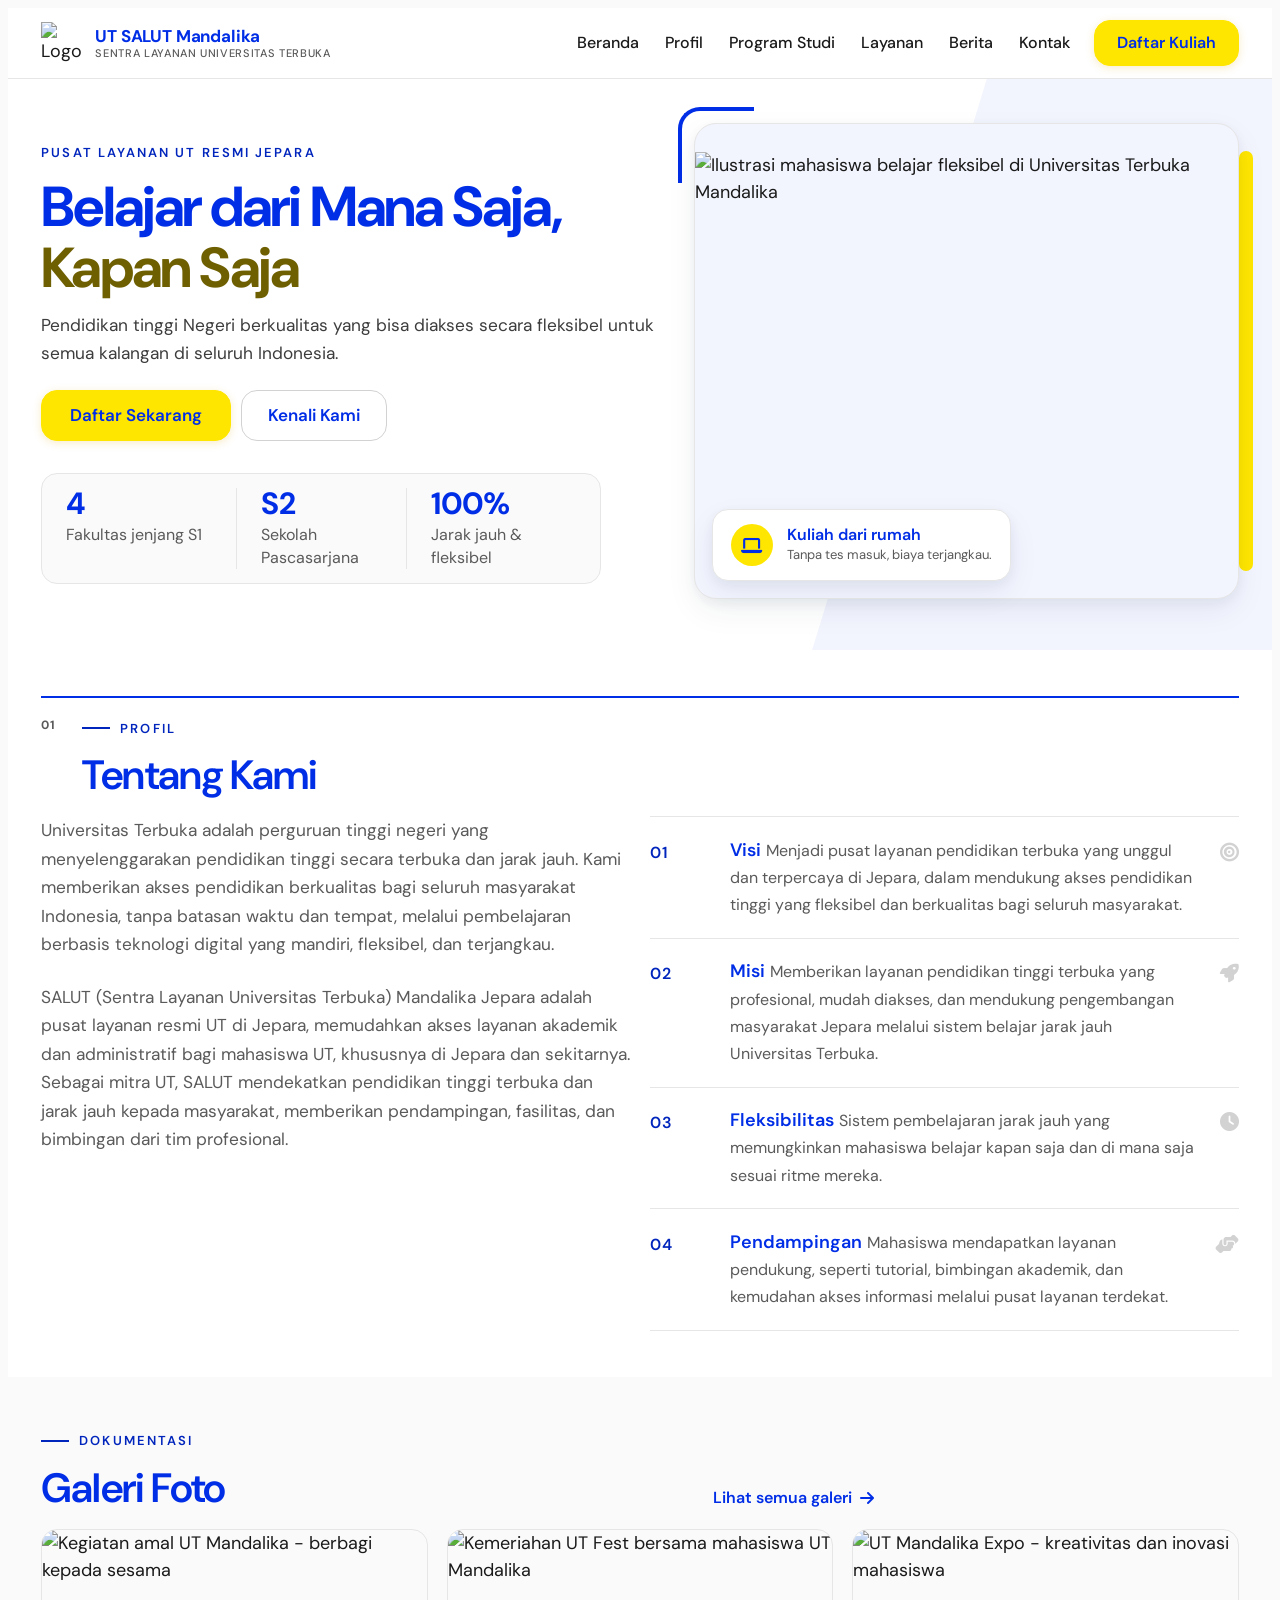
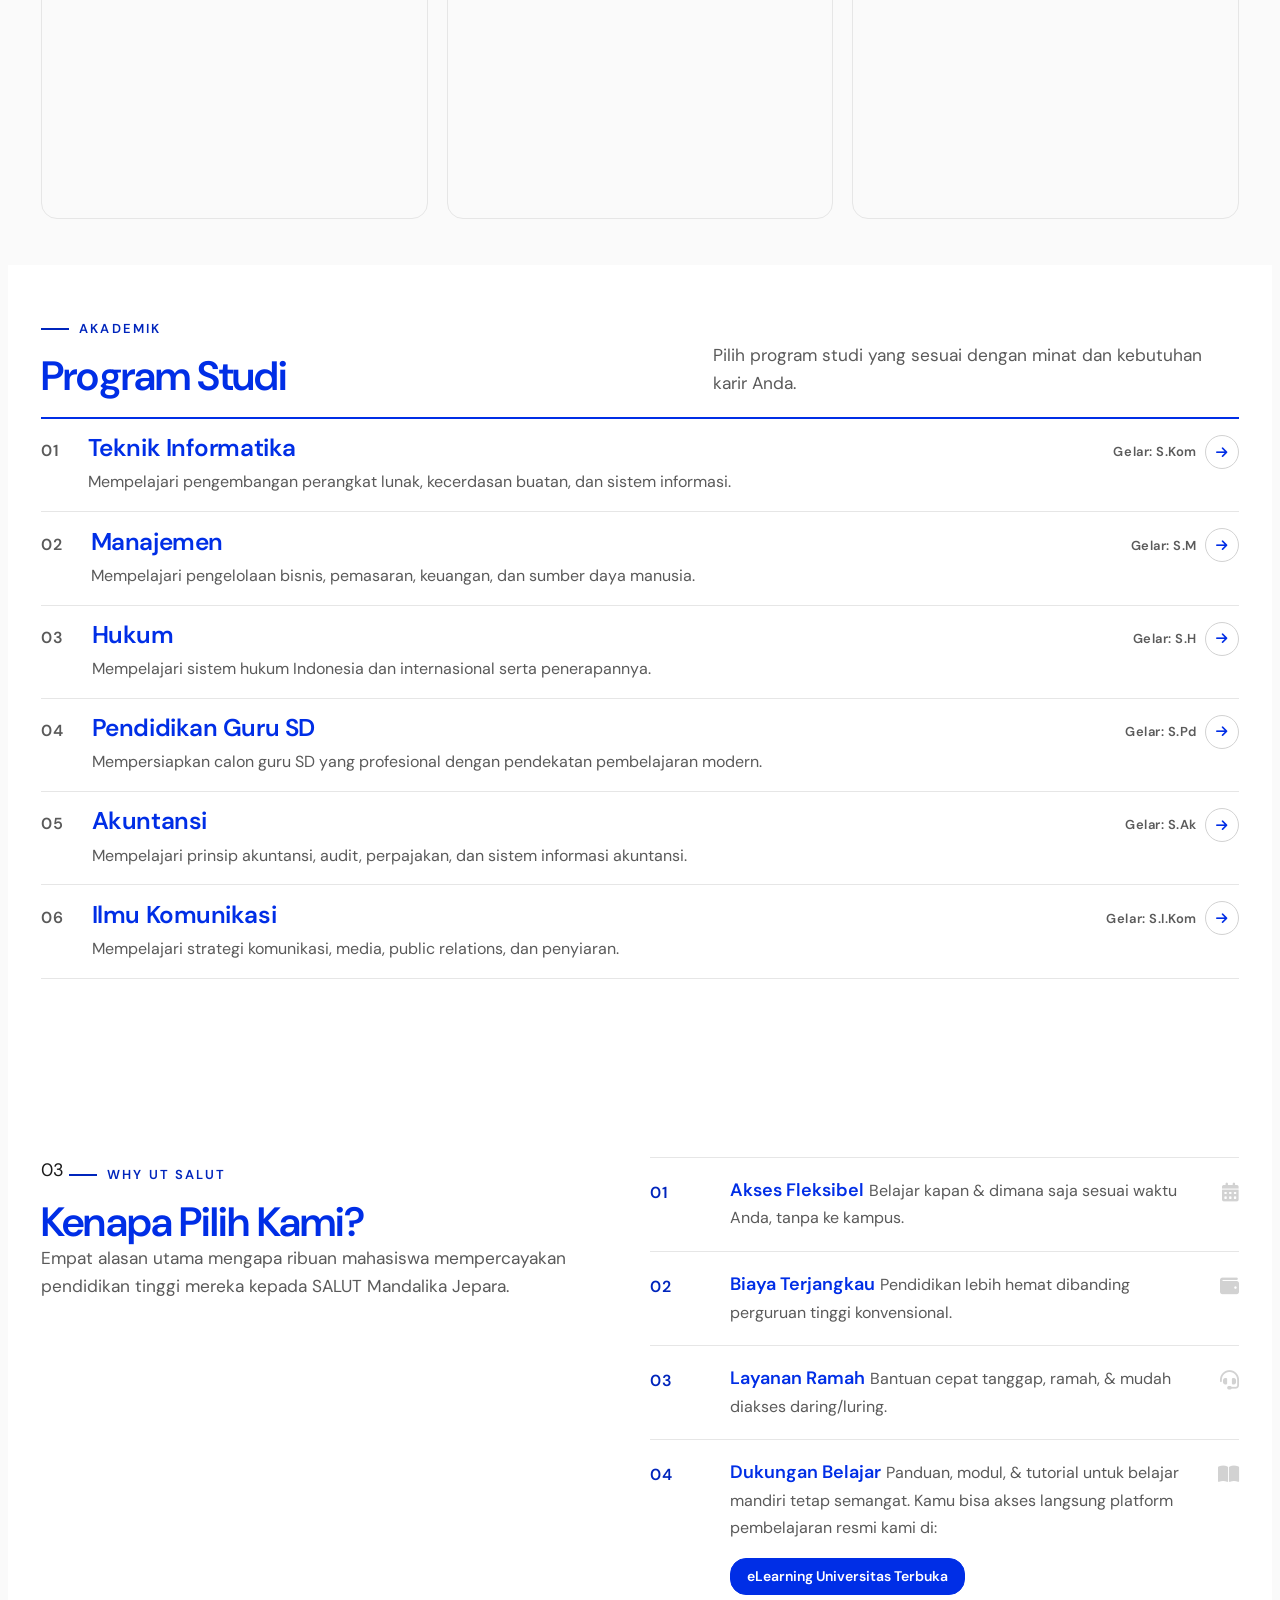
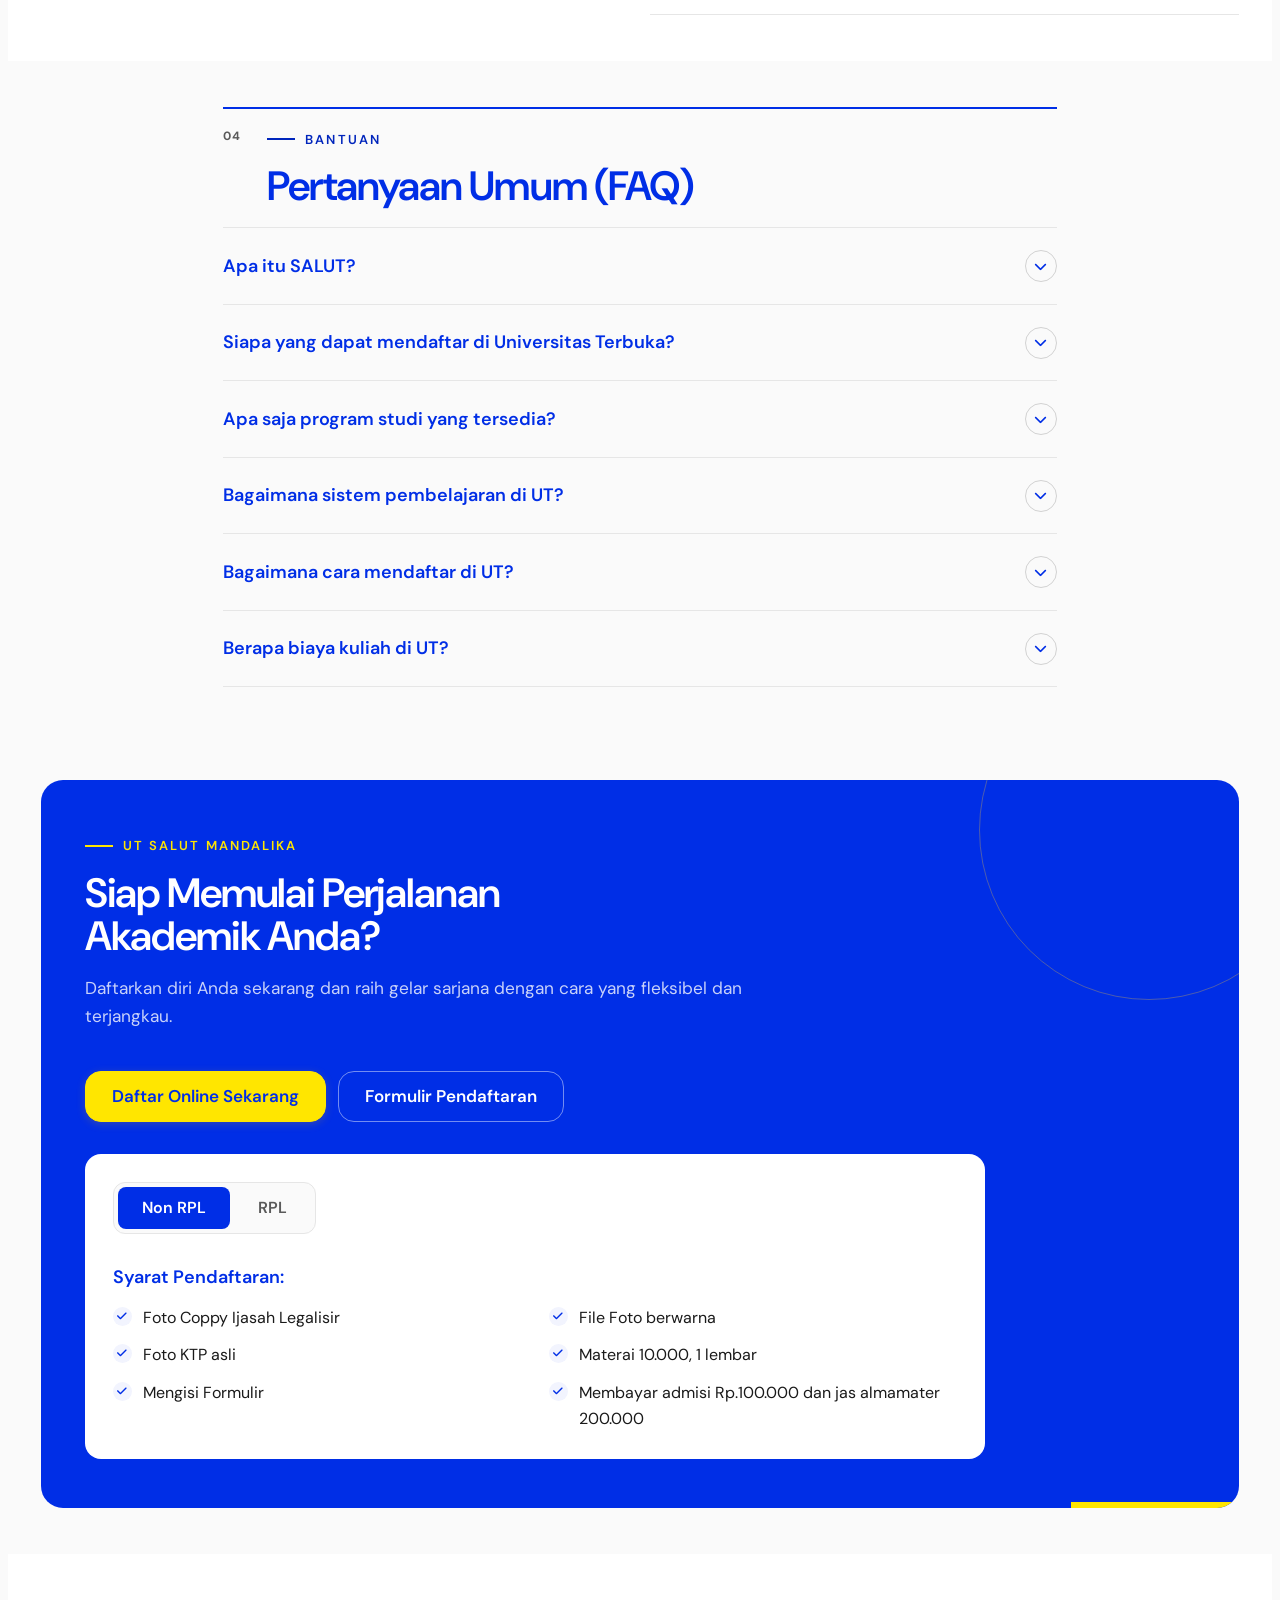
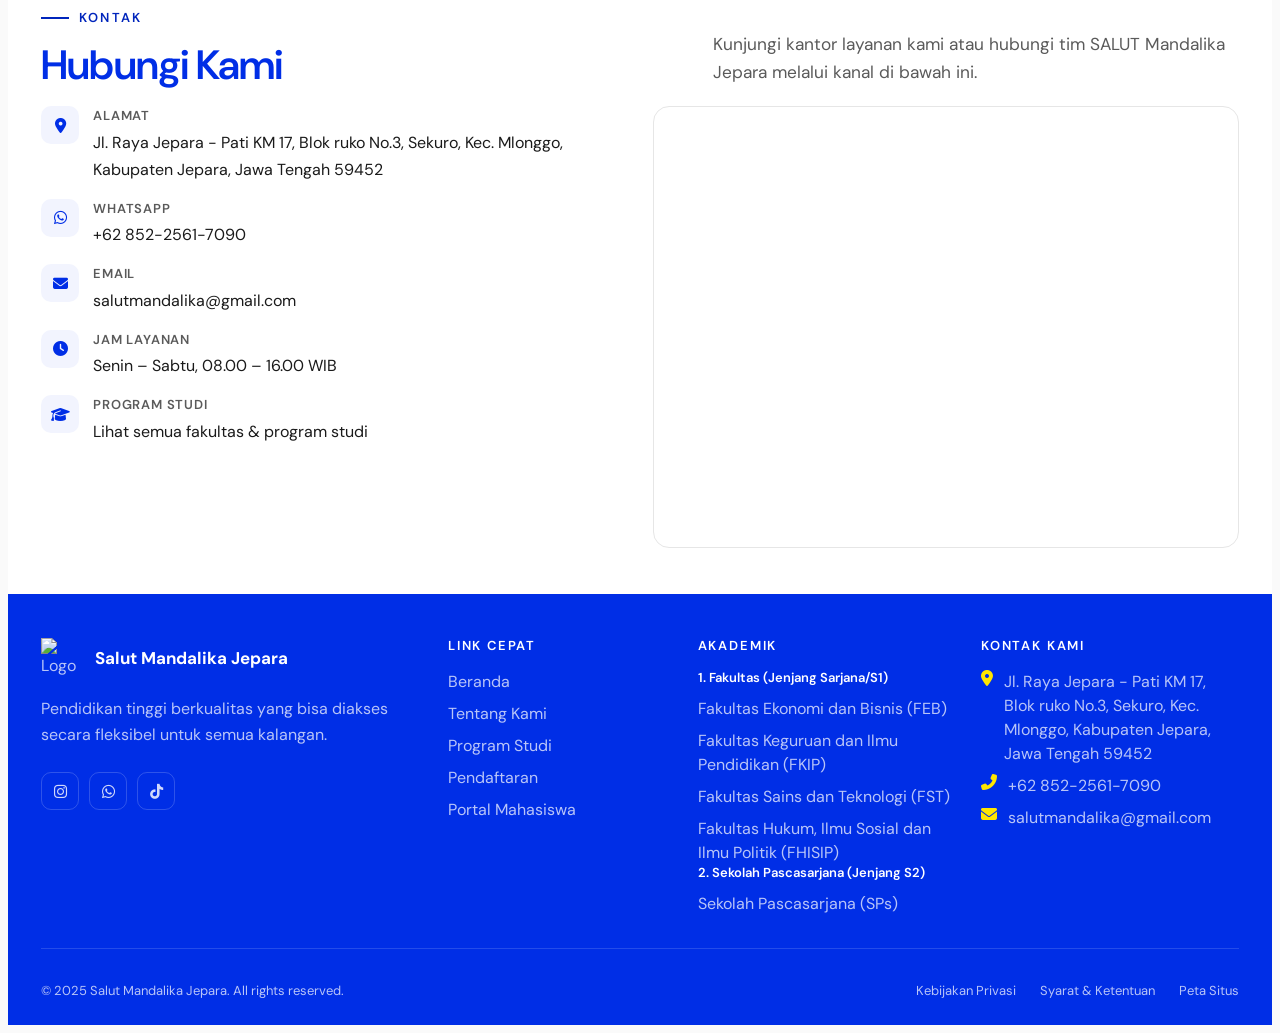
==== commit 999d0953: "Ganti foto hero index dengan gambar baru (R2, gaya cut-out berlatar lembut)" ====
--- a/index.html
+++ b/index.html
@@ -30,7 +30,7 @@
     <link rel="apple-touch-icon" sizes="180x180" href="assets/favicon.png">
     <meta name="theme-color" content="#002EE6">
     <link rel="stylesheet" href="https://cdnjs.cloudflare.com/ajax/libs/font-awesome/6.4.0/css/all.min.css">
-    <link rel="stylesheet" href="assets/salut.css?v=90ee1a39">
+    <link rel="stylesheet" href="assets/salut.css?v=62ca688b">
 
     <script async src="https://www.googletagmanager.com/gtag/js?id=G-V9P2N1K6TZ"></script>
     <script>
@@ -124,9 +124,9 @@
             </div>
 
             <div class="hero__media reveal d1">
-                <img class="hero__photo"
-                    src="https://h2rsi9anqnqbkvkf.public.blob.vercel-storage.com/image%201861783632-4s9KL91UmTDDjEA4oTxHYgIO7jmE2Z.png"
-                    alt="Siswa belajar online">
+                <img class="hero__photo hero__photo--cut"
+                    src="https://pub-de39447d5fa94ff9b25b8fe3cf8c6a3a.r2.dev/mandalika/hero/hero-section.webp"
+                    alt="Ilustrasi mahasiswa belajar fleksibel di Universitas Terbuka Mandalika">
                 <div class="hero__badge">
                     <span class="hero__badge-icon"><i class="fas fa-laptop" aria-hidden="true"></i></span>
                     <span>
--- a/assets/salut.css
+++ b/assets/salut.css
@@ -523,6 +523,12 @@
   transition: transform var(--dur-slow) var(--ease-out);
 }
 .hero__media:hover .hero__photo { transform: translateY(-3px); }
+/* Foto hero bergaya cut-out: latar lembut + objek utuh (tanpa crop) */
+.hero__photo--cut {
+  background: var(--blue-50);
+  object-fit: contain; object-position: center bottom;
+  padding: clamp(14px, 2.2vw, 30px) 0 0;
+}
 /* Aksen geometris: blok kuning di belakang + garis biru, sejajar & rapi */
 .hero__media::before {
   content: '';
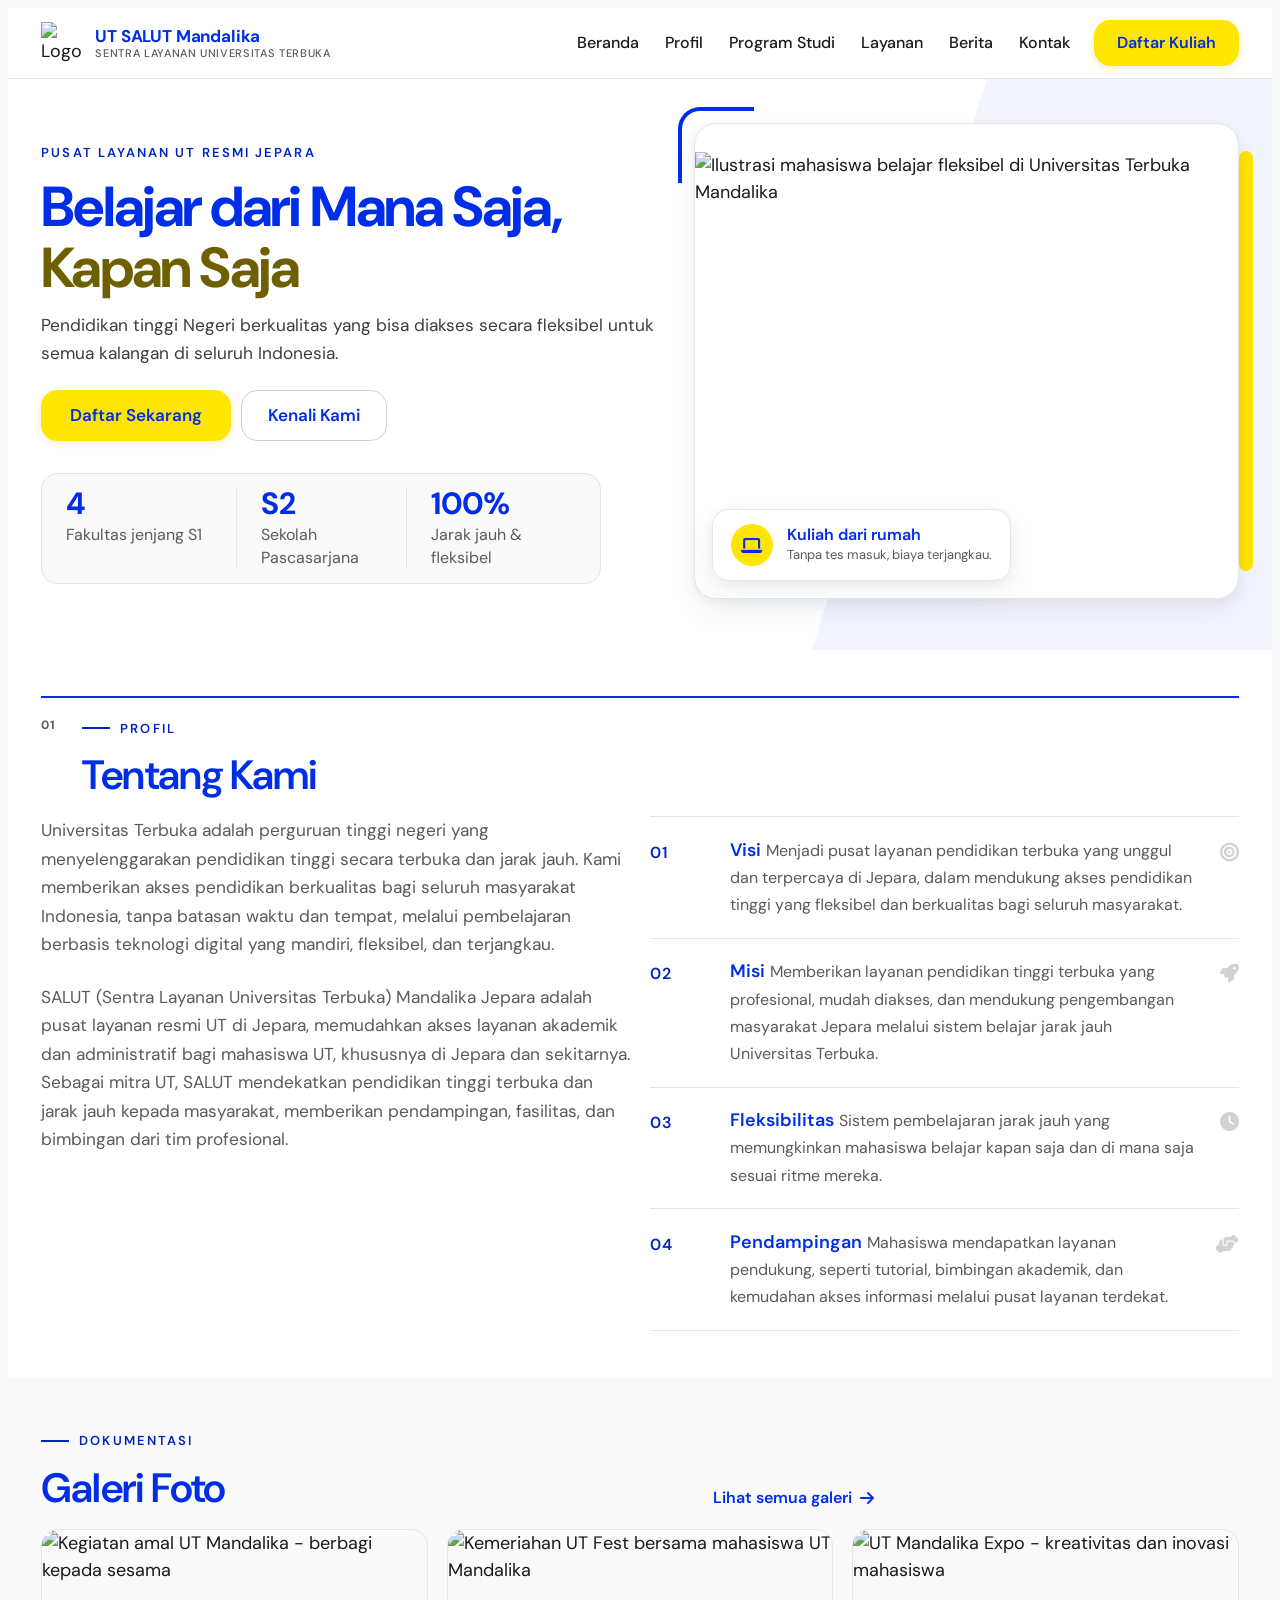
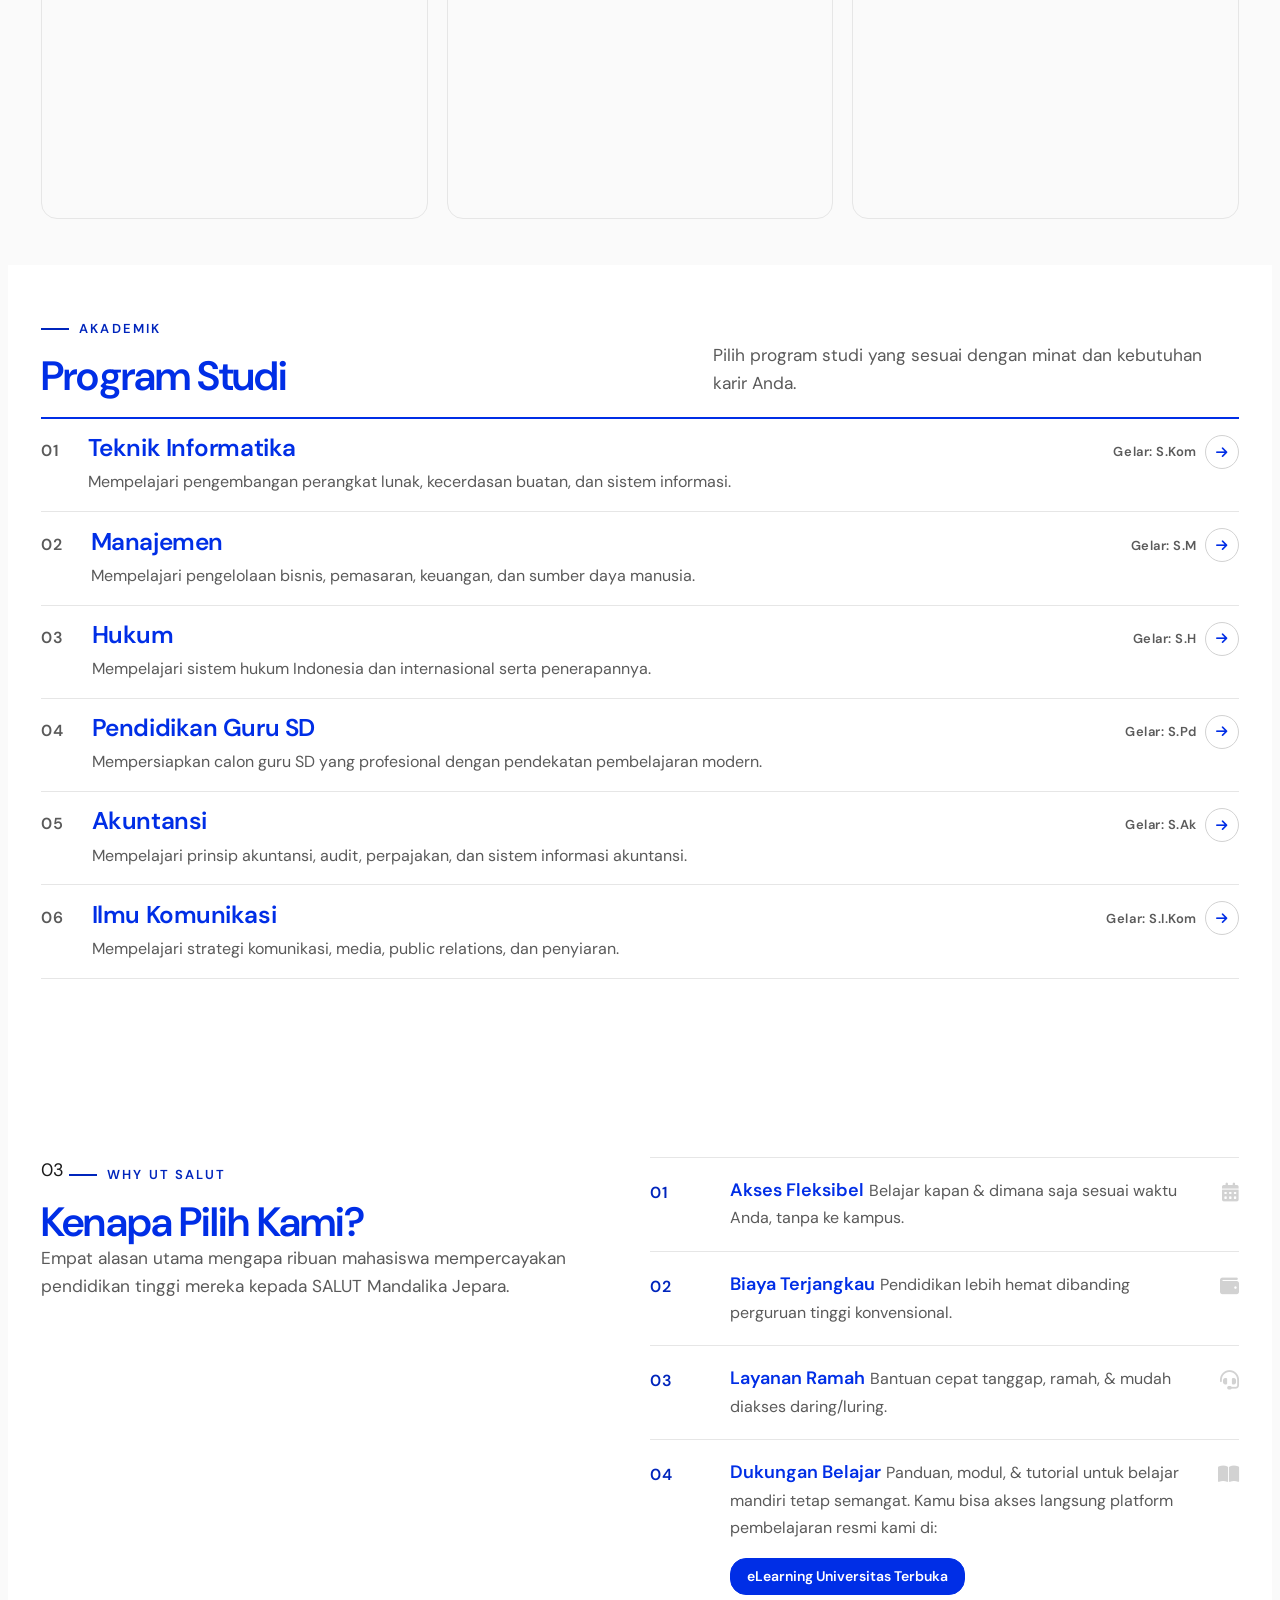
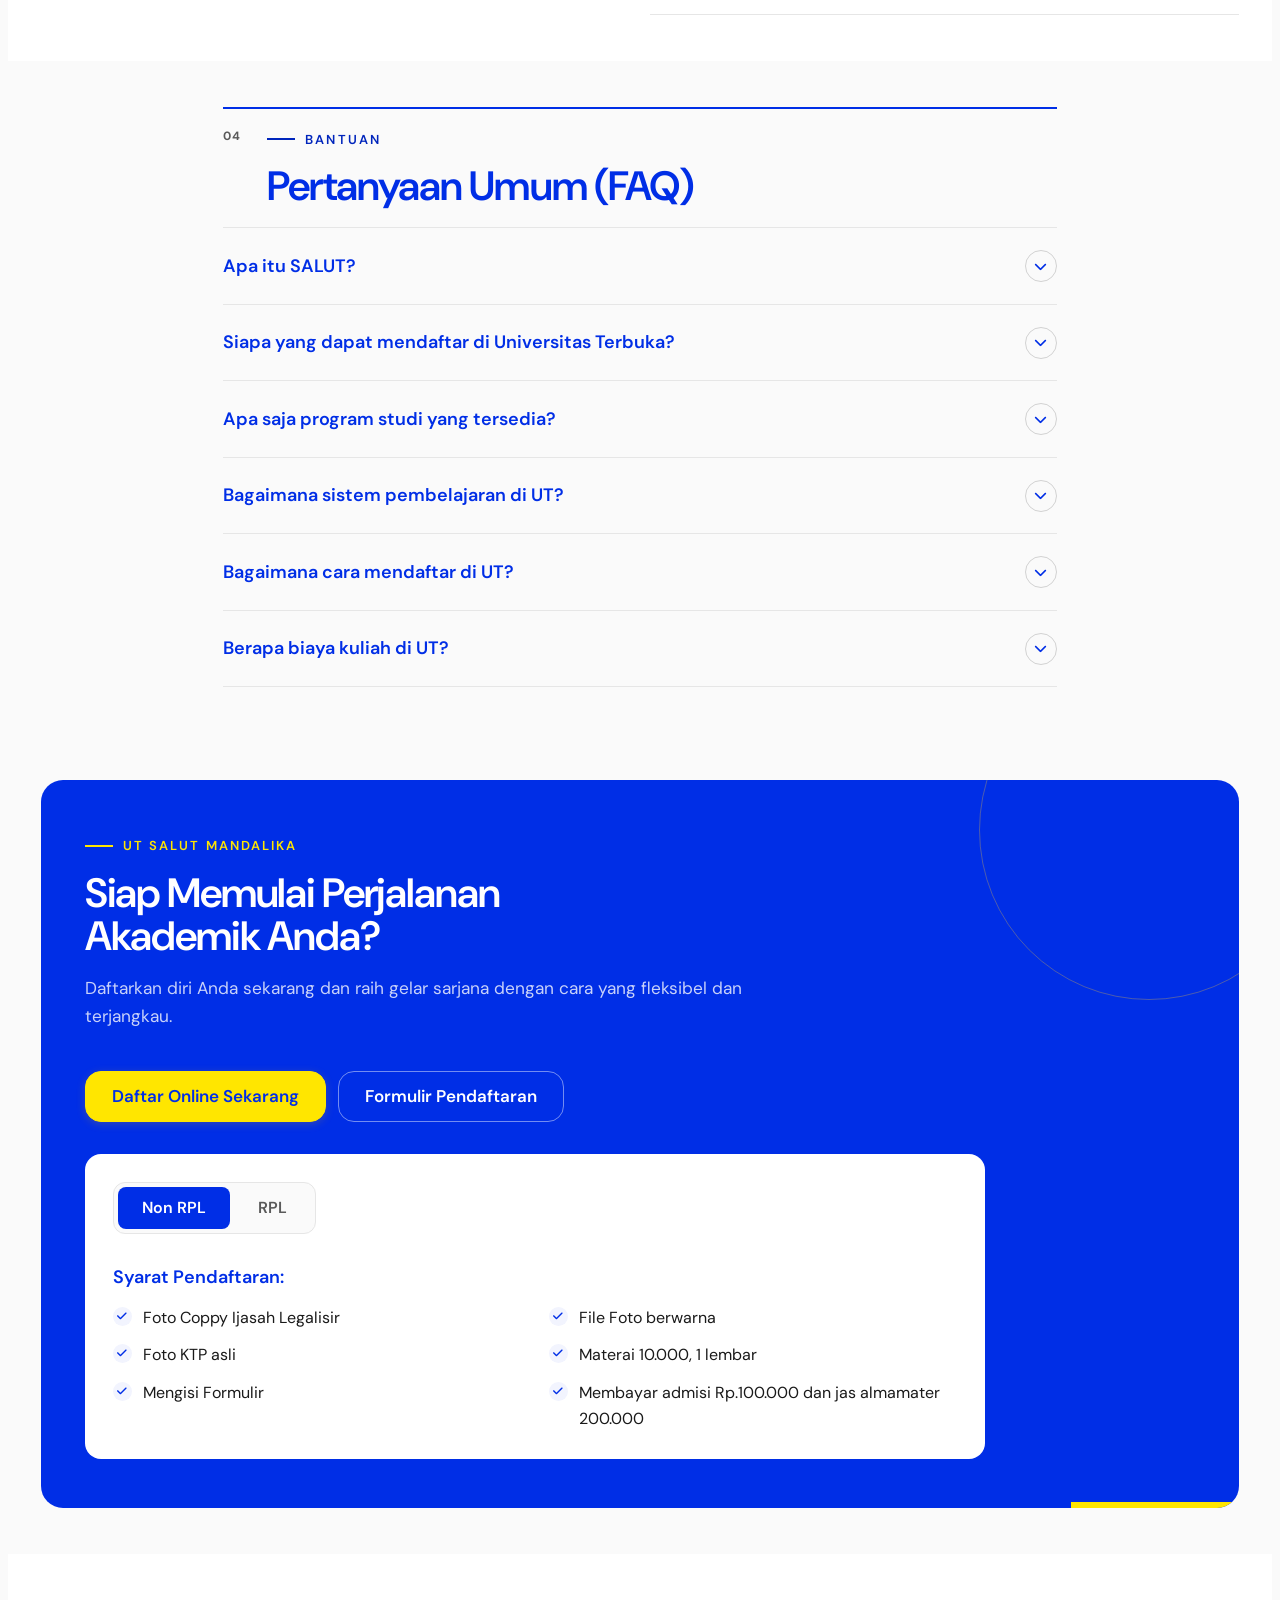
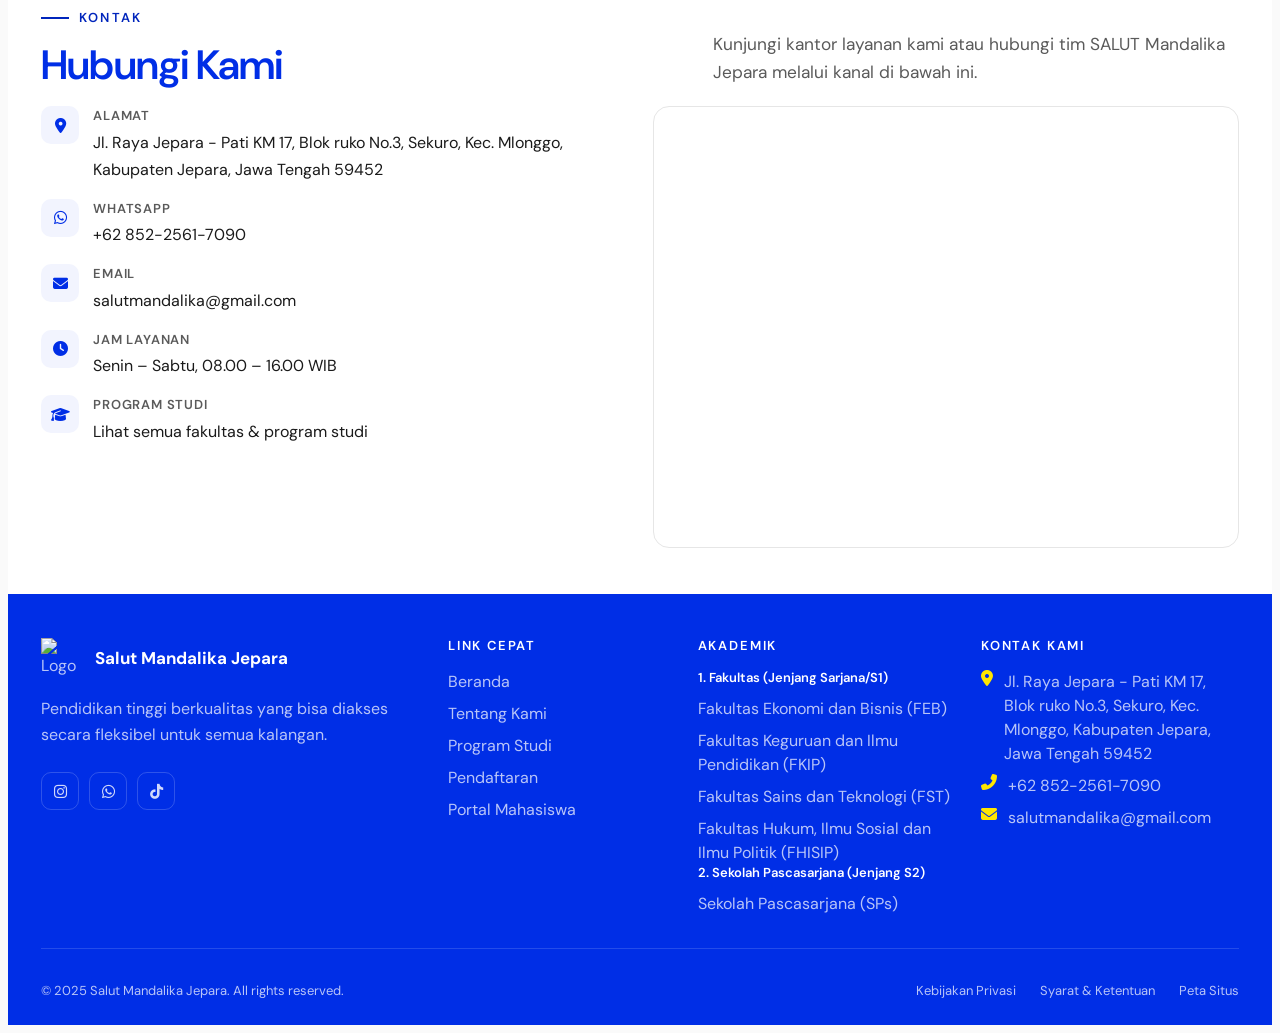
==== commit 969299ce: "Hero: latar foto jadi putih" ====
--- a/index.html
+++ b/index.html
@@ -30,7 +30,7 @@
     <link rel="apple-touch-icon" sizes="180x180" href="assets/favicon.png">
     <meta name="theme-color" content="#002EE6">
     <link rel="stylesheet" href="https://cdnjs.cloudflare.com/ajax/libs/font-awesome/6.4.0/css/all.min.css">
-    <link rel="stylesheet" href="assets/salut.css?v=62ca688b">
+    <link rel="stylesheet" href="assets/salut.css?v=d742d5fb">
 
     <script async src="https://www.googletagmanager.com/gtag/js?id=G-V9P2N1K6TZ"></script>
     <script>
--- a/assets/salut.css
+++ b/assets/salut.css
@@ -525,7 +525,7 @@
 .hero__media:hover .hero__photo { transform: translateY(-3px); }
 /* Foto hero bergaya cut-out: latar lembut + objek utuh (tanpa crop) */
 .hero__photo--cut {
-  background: var(--blue-50);
+  background: var(--white);
   object-fit: contain; object-position: center bottom;
   padding: clamp(14px, 2.2vw, 30px) 0 0;
 }
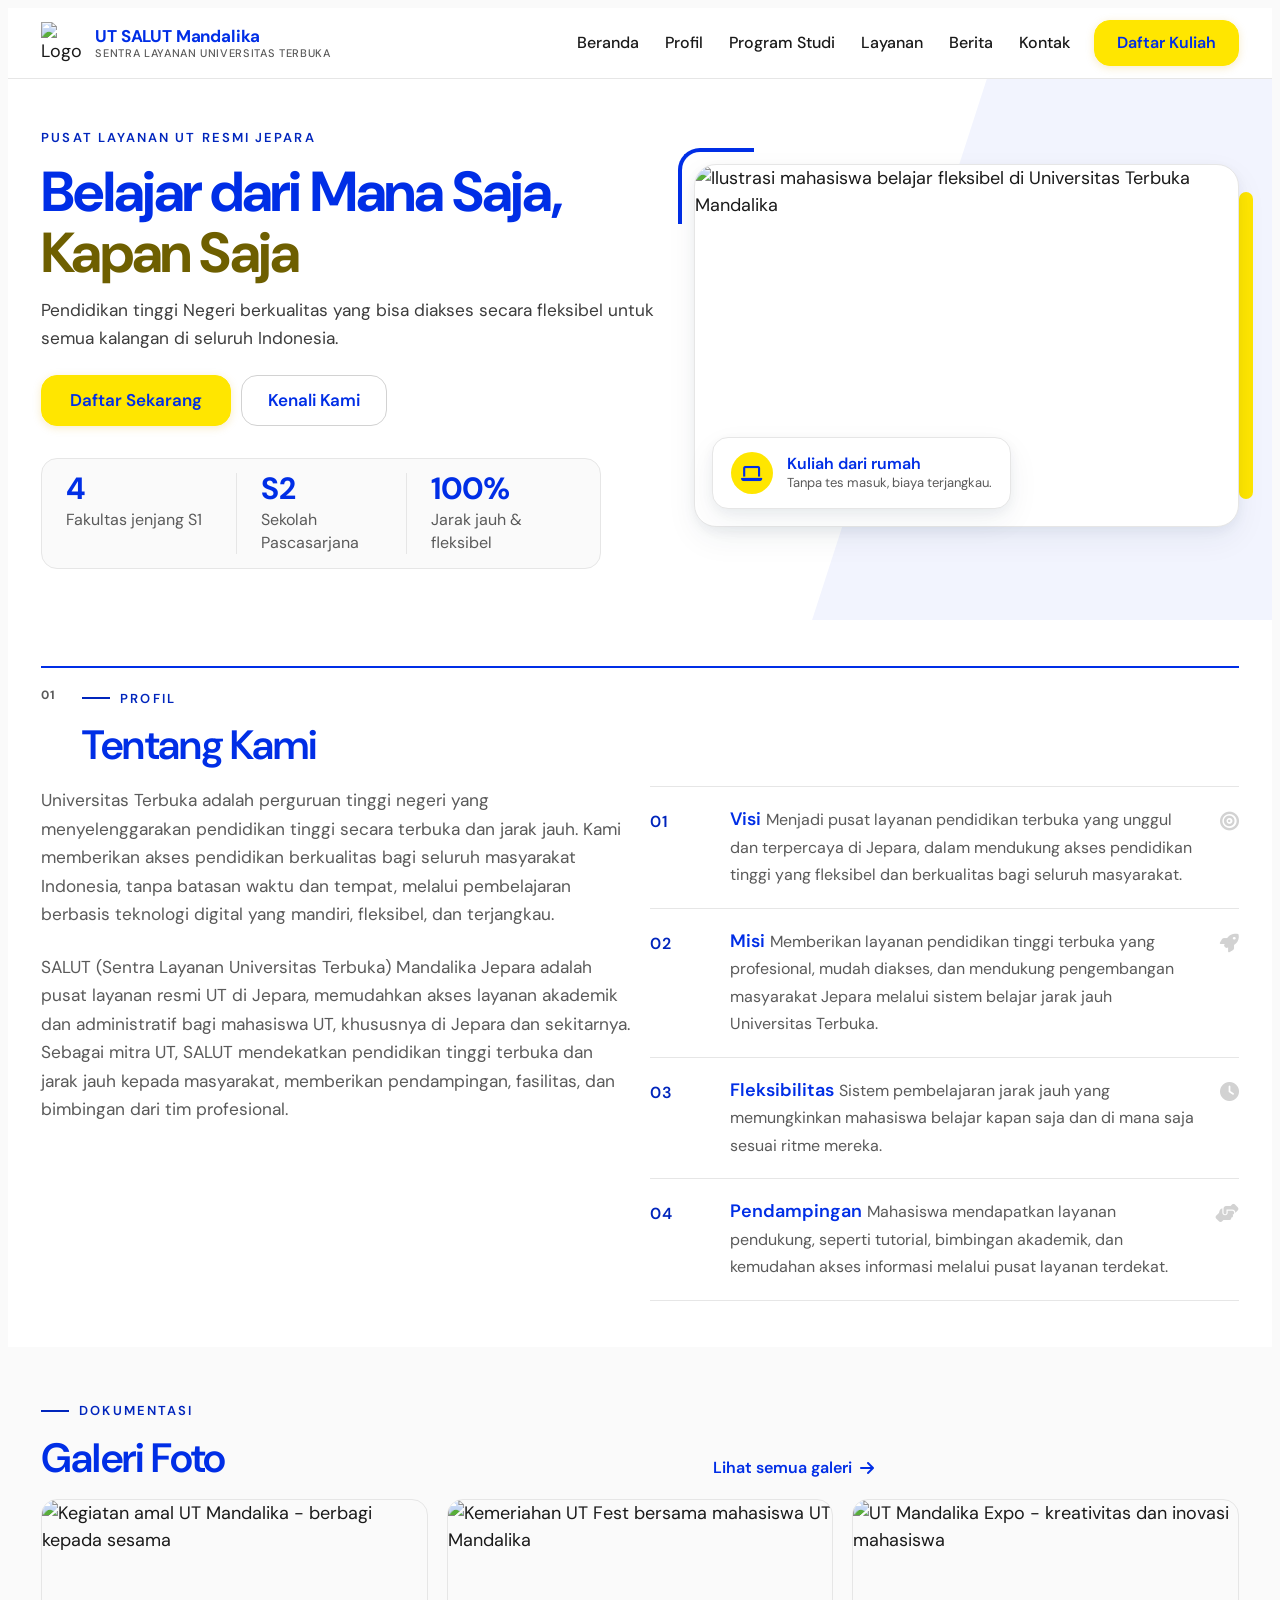
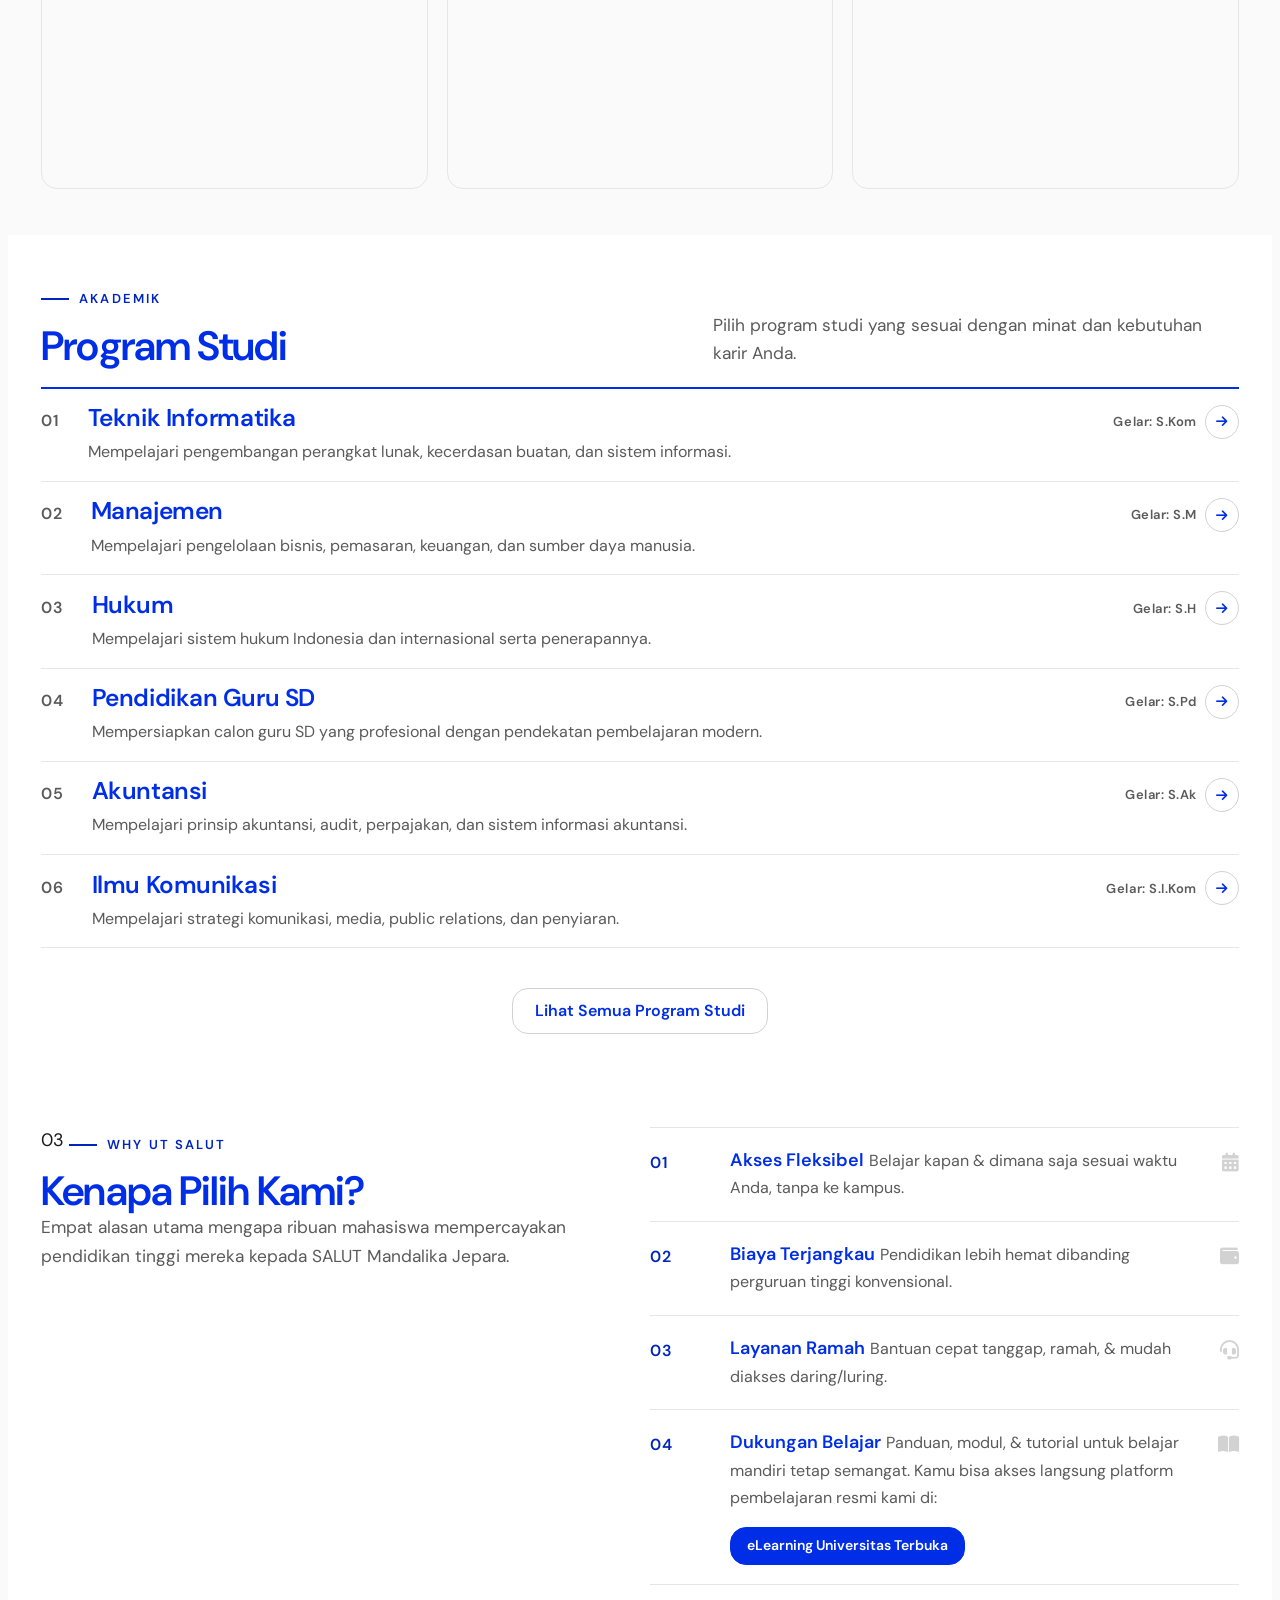
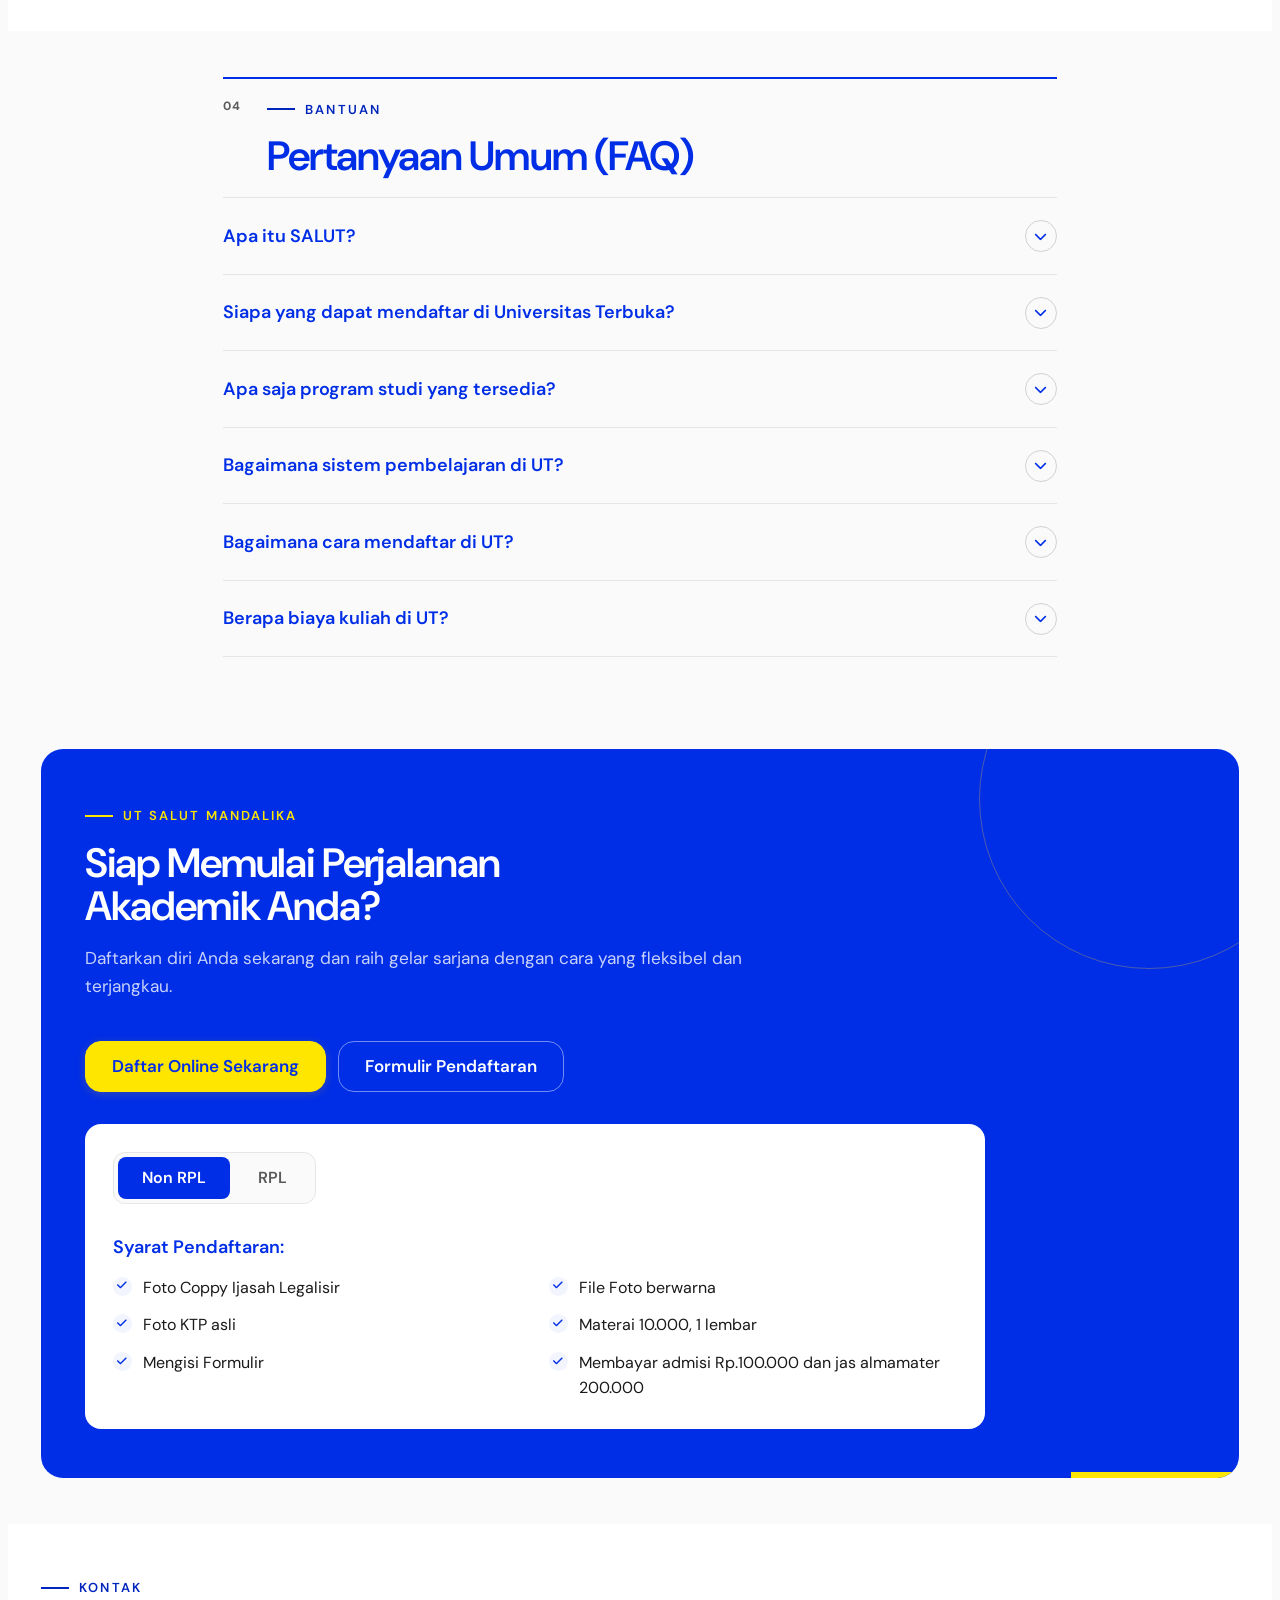
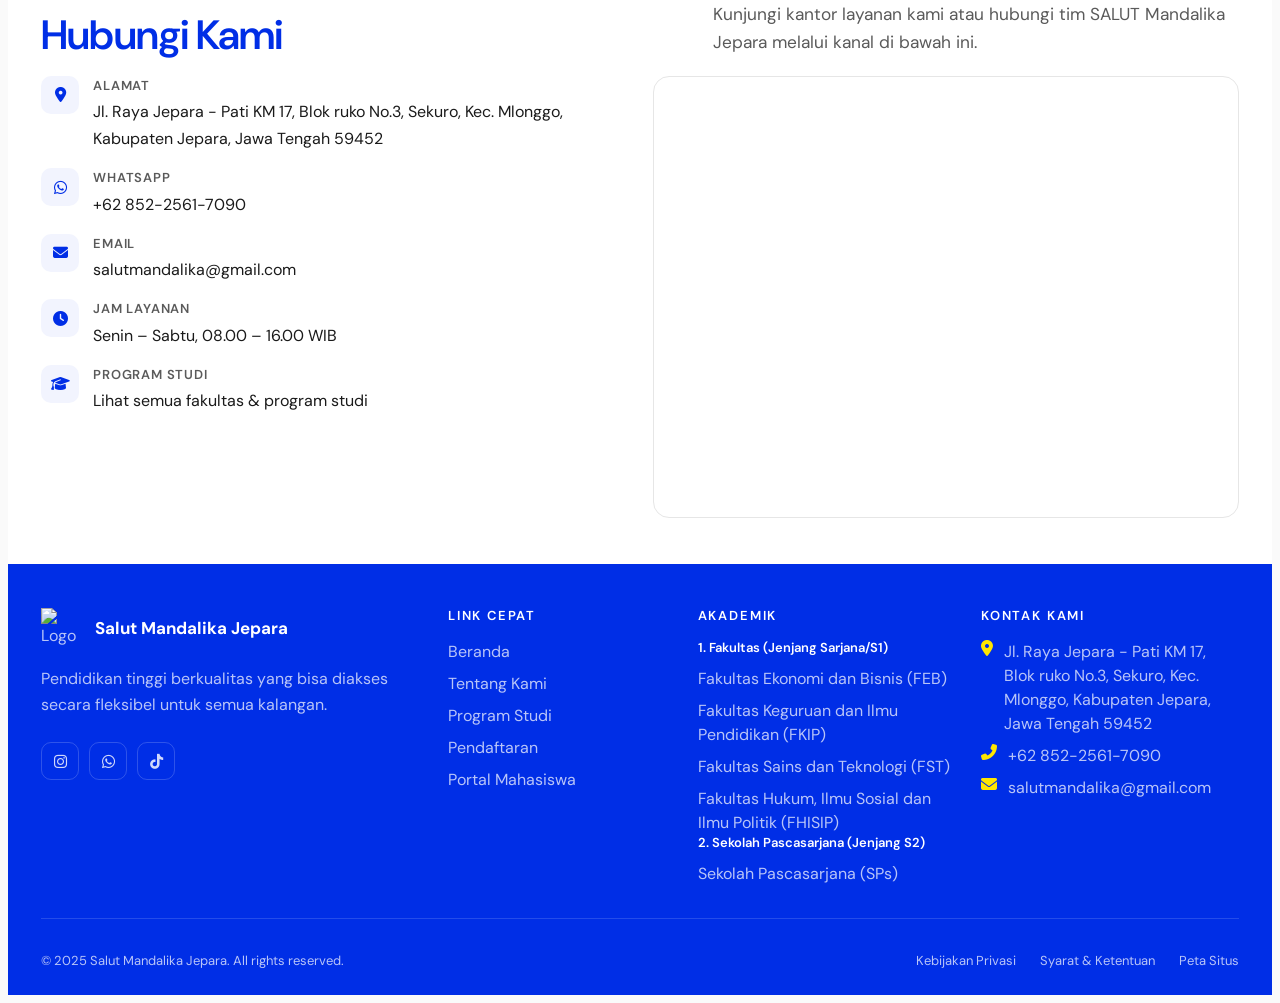
==== commit 5a0176b4: "Hero: samakan rasio frame ke gambar (3:2), hilangkan ruang putih" ====
--- a/index.html
+++ b/index.html
@@ -30,7 +30,7 @@
     <link rel="apple-touch-icon" sizes="180x180" href="assets/favicon.png">
     <meta name="theme-color" content="#002EE6">
     <link rel="stylesheet" href="https://cdnjs.cloudflare.com/ajax/libs/font-awesome/6.4.0/css/all.min.css">
-    <link rel="stylesheet" href="assets/salut.css?v=d742d5fb">
+    <link rel="stylesheet" href="assets/salut.css?v=ca22a73b">
 
     <script async src="https://www.googletagmanager.com/gtag/js?id=G-V9P2N1K6TZ"></script>
     <script>
--- a/assets/salut.css
+++ b/assets/salut.css
@@ -523,11 +523,13 @@
   transition: transform var(--dur-slow) var(--ease-out);
 }
 .hero__media:hover .hero__photo { transform: translateY(-3px); }
-/* Foto hero bergaya cut-out: latar lembut + objek utuh (tanpa crop) */
+/* Foto hero bergaya cut-out: rasio disamakan dgn gambar (3:2) agar penuh,
+   latar putih, objek utuh tanpa crop */
 .hero__photo--cut {
+  aspect-ratio: 3 / 2;
   background: var(--white);
   object-fit: contain; object-position: center bottom;
-  padding: clamp(14px, 2.2vw, 30px) 0 0;
+  padding: 0;
 }
 /* Aksen geometris: blok kuning di belakang + garis biru, sejajar & rapi */
 .hero__media::before {
@@ -577,6 +579,7 @@
 /* Layar sempit: foto lebih ringkas, statistik menumpuk agar label terbaca */
 @media (max-width: 560px) {
   .hero__photo { aspect-ratio: 4 / 3; }
+  .hero__photo--cut { aspect-ratio: 3 / 2; }
   /* Aksesori dekoratif disembunyikan di layar sempit agar tidak tampak terpotong */
   .hero__media::before { right: -8px; width: 8px; top: 18px; bottom: 18px; }
   .hero__media::after { display: none; }
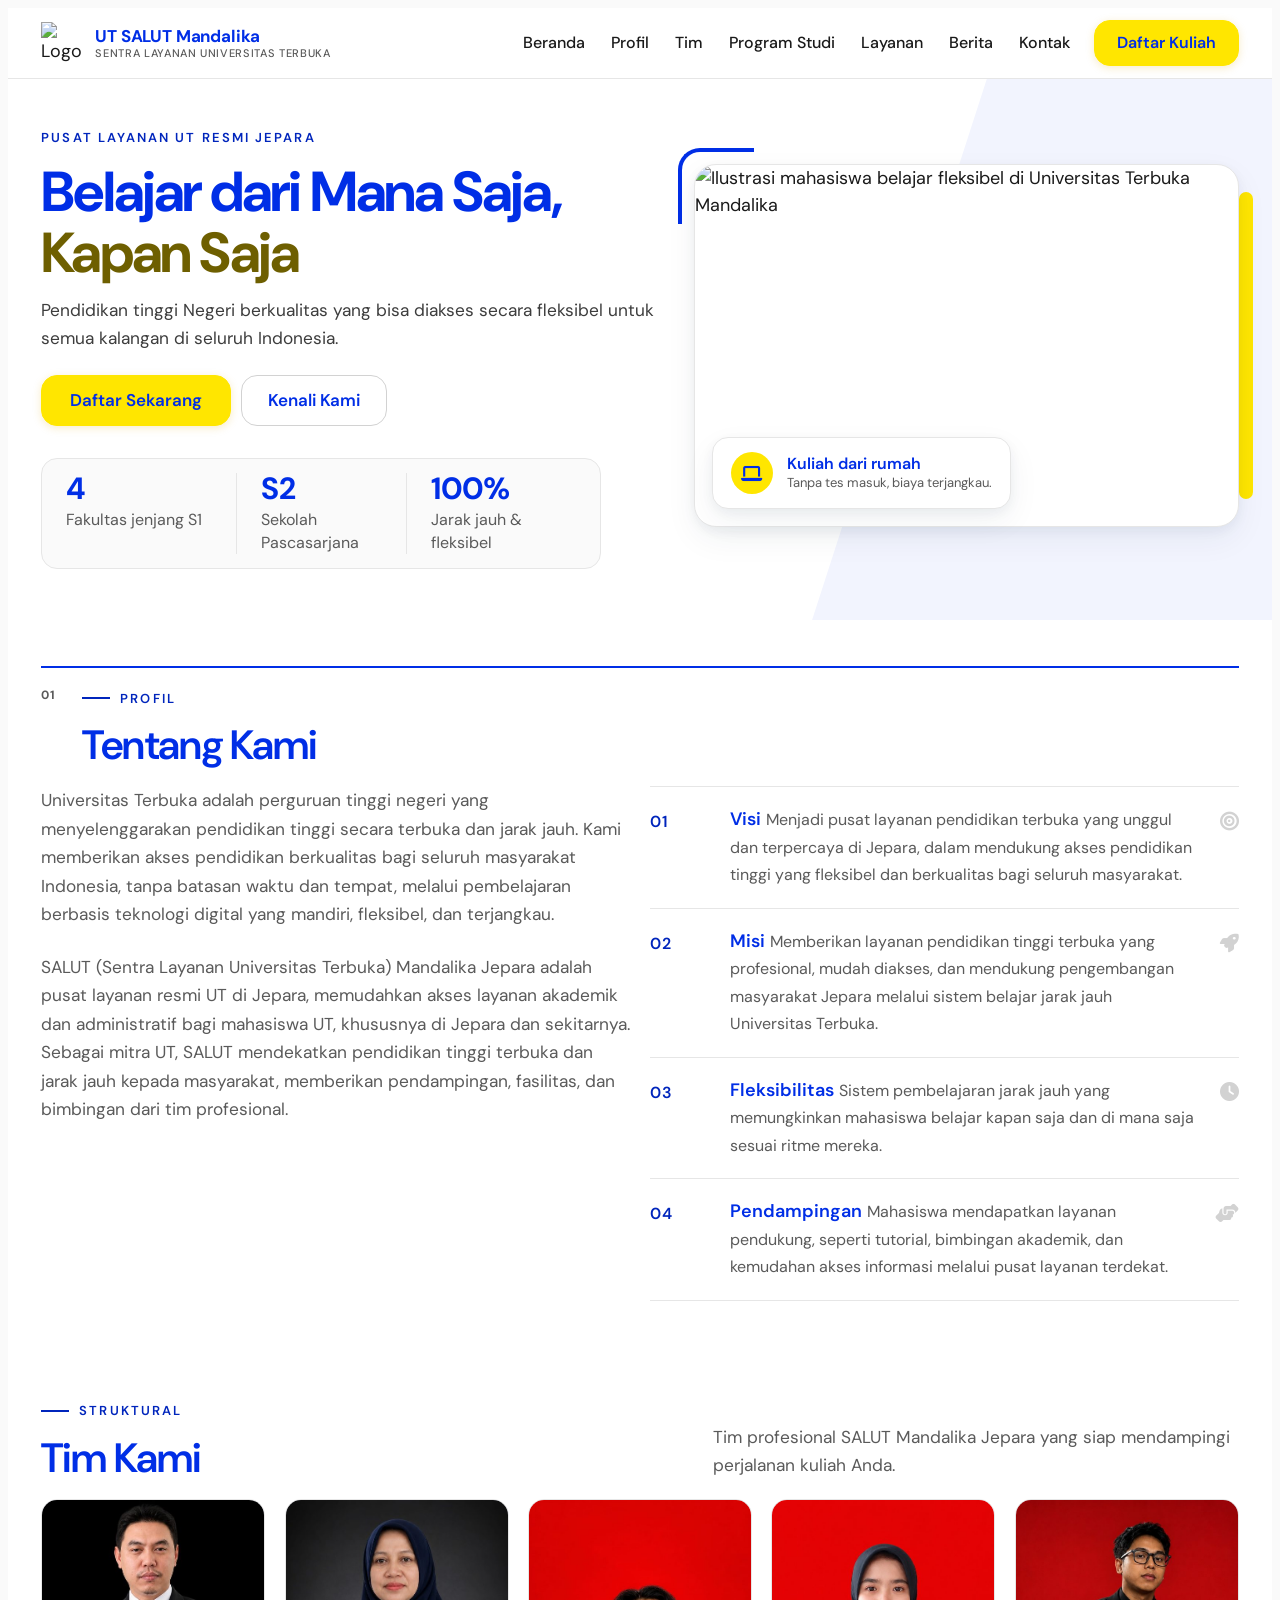
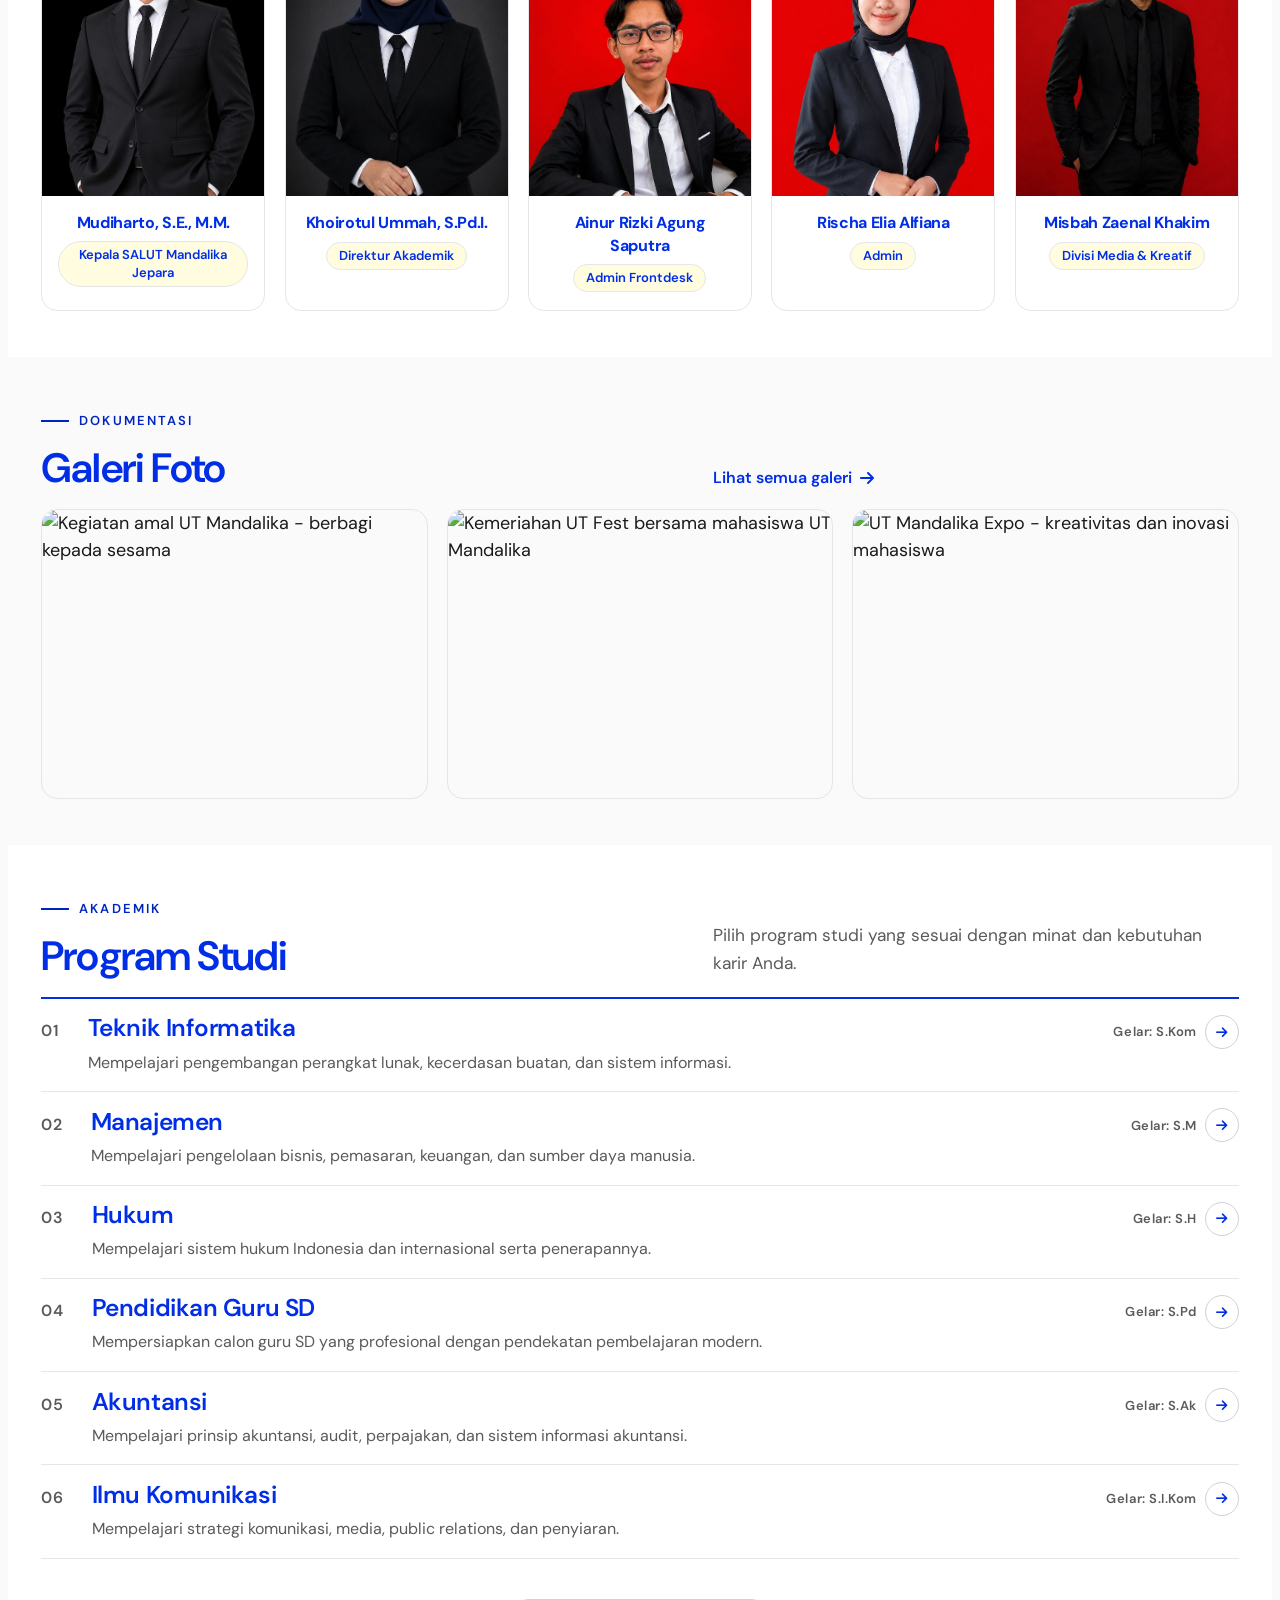
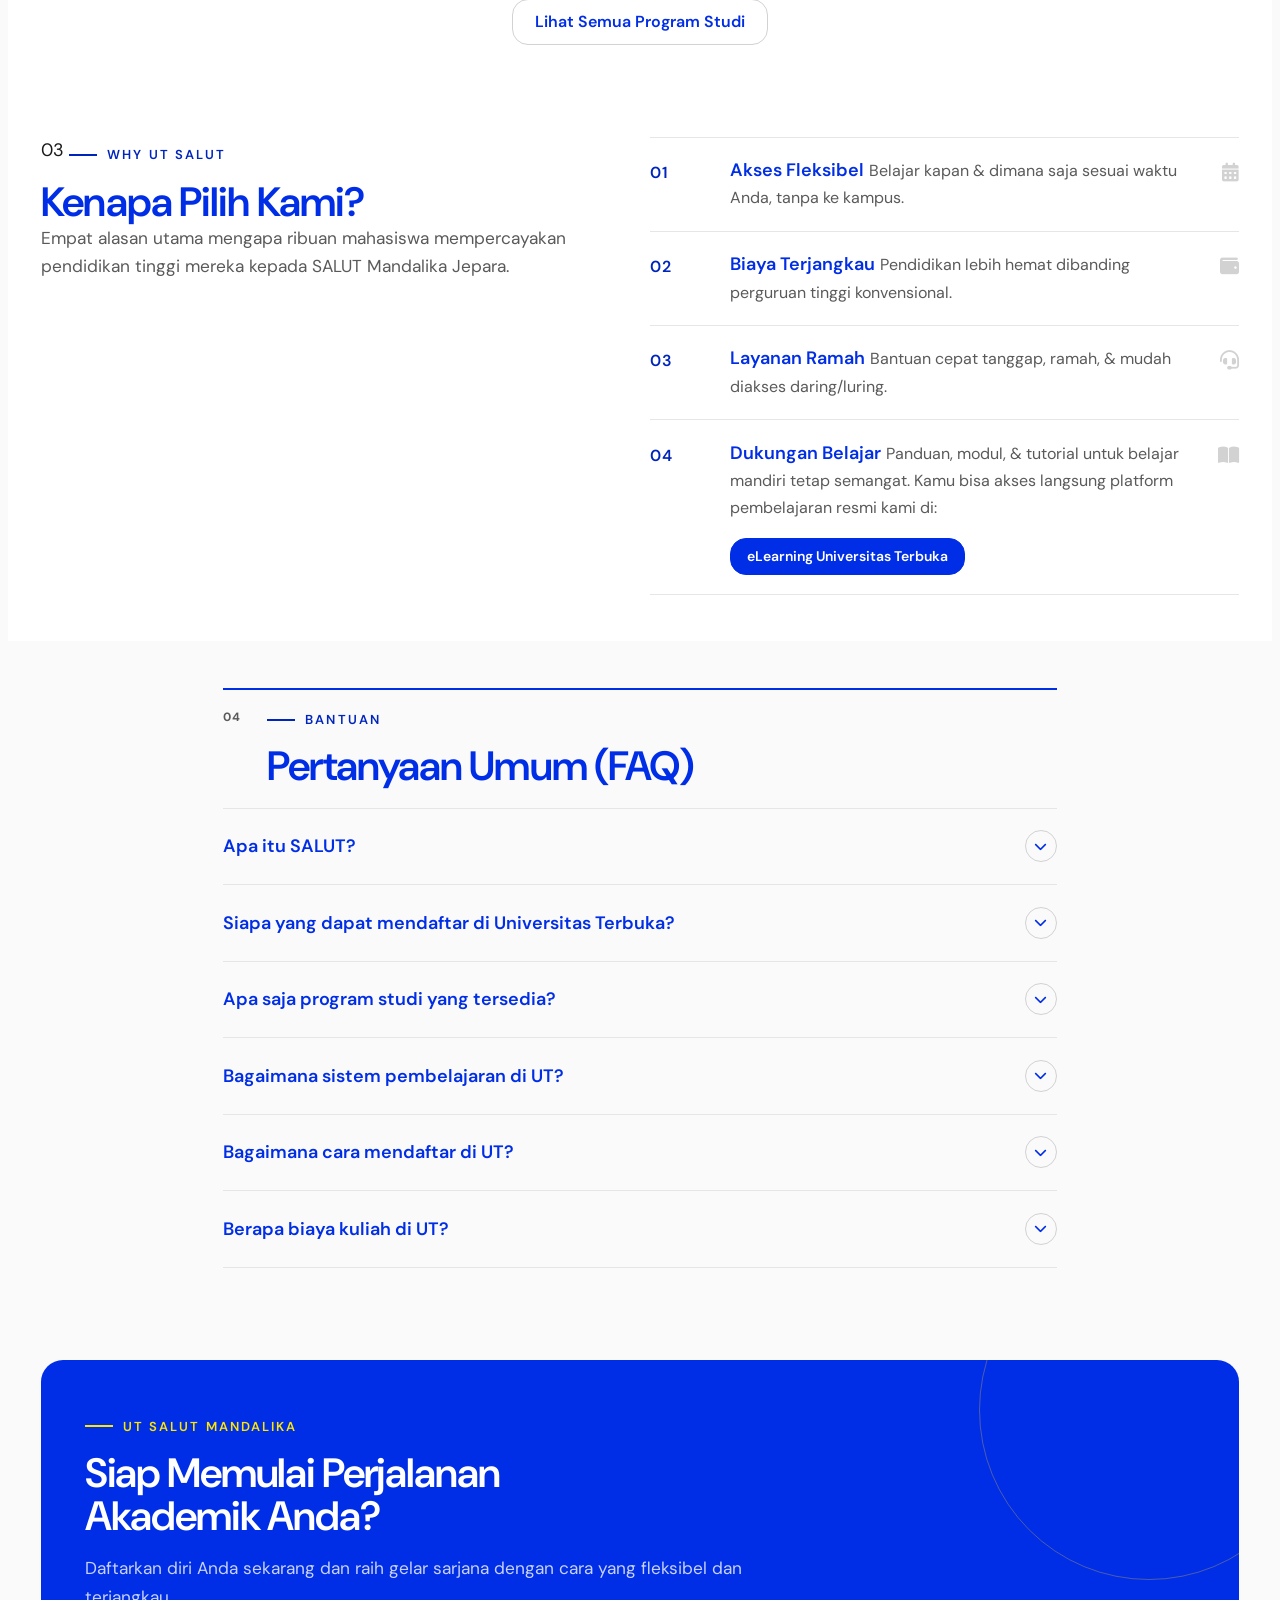
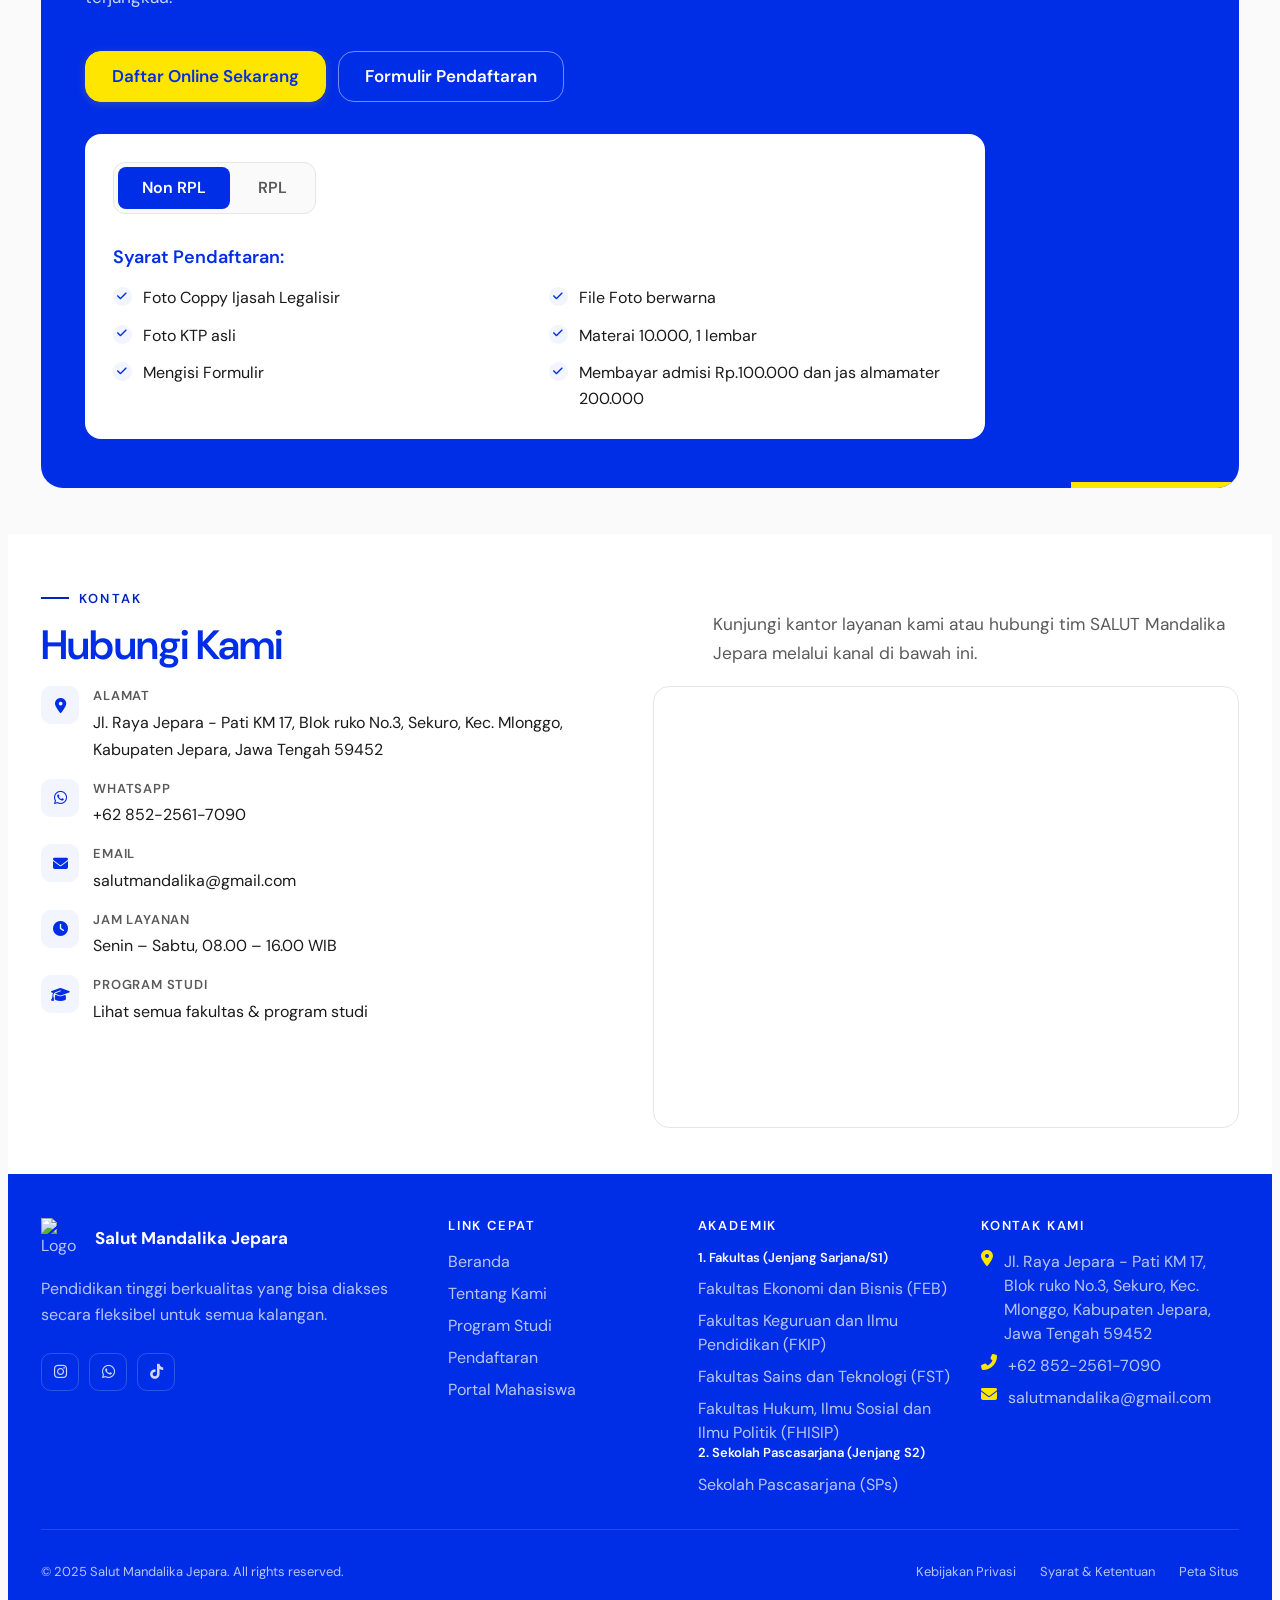
==== commit 40648f98: "Tambah section Tim Kami: 5 struktural + foto, nav Tim" ====
--- a/index.html
+++ b/index.html
@@ -30,7 +30,7 @@
     <link rel="apple-touch-icon" sizes="180x180" href="assets/favicon.png">
     <meta name="theme-color" content="#002EE6">
     <link rel="stylesheet" href="https://cdnjs.cloudflare.com/ajax/libs/font-awesome/6.4.0/css/all.min.css">
-    <link rel="stylesheet" href="assets/salut.css?v=ca22a73b">
+    <link rel="stylesheet" href="assets/salut.css?v=ba74cbda">
 
     <script async src="https://www.googletagmanager.com/gtag/js?id=G-V9P2N1K6TZ"></script>
     <script>
@@ -60,6 +60,7 @@
                 <ul class="nav__list">
                     <li><a href="/#beranda" class="nav__link">Beranda</a></li>
                     <li><a href="/#tentang" class="nav__link">Profil</a></li>
+                    <li><a href="/#tim" class="nav__link">Tim</a></li>
                     <li><a href="/fakultas" class="nav__link">Program Studi</a></li>
                     <li><a href="/#layanan" class="nav__link">Layanan</a></li>
                     <li><a href="/gallery" class="nav__link">Berita</a></li>
@@ -82,6 +83,7 @@
                 <ul class="nav-drawer__list">
                     <li><a href="/#beranda" class="nav-drawer__link">Beranda</a></li>
                     <li><a href="/#tentang" class="nav-drawer__link">Profil</a></li>
+                    <li><a href="/#tim" class="nav-drawer__link">Tim</a></li>
                     <li><a href="/fakultas" class="nav-drawer__link">Program Studi</a></li>
                     <li><a href="/#layanan" class="nav-drawer__link">Layanan</a></li>
                     <li><a href="/gallery" class="nav-drawer__link">Berita</a></li>
@@ -211,6 +213,57 @@
                         <i class="nlist__icon fas fa-hands-helping" aria-hidden="true"></i>
                     </li>
                 </ul>
+            </div>
+        </div>
+    </section>
+
+    <!-- ===================== TIM KAMI ===================== -->
+    <section id="tim" class="section section--white">
+        <div class="wrap">
+            <div class="sec-head sec-head--split reveal">
+                <div>
+                    <span class="eyebrow">Struktural</span>
+                    <h2 class="sec-title">Tim Kami</h2>
+                </div>
+                <p class="sec-sub">Tim profesional SALUT Mandalika Jepara yang siap mendampingi perjalanan kuliah Anda.</p>
+            </div>
+
+            <div class="team">
+                <article class="team__card reveal">
+                    <img class="team__photo" src="assets/team/mudiharto-kepala-salut.jpg" alt="Mudiharto - Kepala SALUT Mandalika Jepara" loading="lazy">
+                    <div class="team__body">
+                        <h3 class="team__name">Mudiharto, S.E., M.M.</h3>
+                        <span class="team__role">Kepala SALUT Mandalika Jepara</span>
+                    </div>
+                </article>
+                <article class="team__card reveal d1">
+                    <img class="team__photo" src="assets/team/khoirotul-direktur-akademik.jpg" alt="Khoirotul Ummah - Direktur Akademik" loading="lazy">
+                    <div class="team__body">
+                        <h3 class="team__name">Khoirotul Ummah, S.Pd.I.</h3>
+                        <span class="team__role">Direktur Akademik</span>
+                    </div>
+                </article>
+                <article class="team__card reveal d2">
+                    <img class="team__photo" src="assets/team/ainur-admin-frontdesk.jpg" alt="Ainur Rizki Agung Saputra - Admin Frontdesk" loading="lazy">
+                    <div class="team__body">
+                        <h3 class="team__name">Ainur Rizki Agung Saputra</h3>
+                        <span class="team__role">Admin Frontdesk</span>
+                    </div>
+                </article>
+                <article class="team__card reveal">
+                    <img class="team__photo" src="assets/team/rischa-admin.jpg" alt="Rischa Elia Alfiana - Admin" loading="lazy">
+                    <div class="team__body">
+                        <h3 class="team__name">Rischa Elia Alfiana</h3>
+                        <span class="team__role">Admin</span>
+                    </div>
+                </article>
+                <article class="team__card reveal d1">
+                    <img class="team__photo" src="assets/team/misbah-media-kreatif.jpg" alt="Misbah Zaenal Khakim - Divisi Media dan Kreatif" loading="lazy">
+                    <div class="team__body">
+                        <h3 class="team__name">Misbah Zaenal Khakim</h3>
+                        <span class="team__role">Divisi Media &amp; Kreatif</span>
+                    </div>
+                </article>
             </div>
         </div>
     </section>
--- a/assets/salut.css
+++ b/assets/salut.css
@@ -1163,3 +1163,24 @@
   }
   .js-reveal .reveal { opacity: 1; transform: none; }
 }
+
+/* ---------- 25. TIM / STRUKTURAL ---------------------------------------- */
+.team { display: grid; gap: var(--gap); grid-template-columns: minmax(0, 1fr); }
+@media (min-width: 640px) { .team { grid-template-columns: repeat(2, minmax(0, 1fr)); } }
+@media (min-width: 980px) { .team { grid-template-columns: repeat(3, minmax(0, 1fr)); } }
+@media (min-width: 1200px) { .team { grid-template-columns: repeat(5, minmax(0, 1fr)); } }
+.team__card {
+  background: var(--white); border: 1px solid var(--border);
+  border-radius: var(--r-lg); overflow: hidden;
+  transition: transform var(--dur) var(--ease), box-shadow var(--dur) var(--ease), border-color var(--dur) var(--ease);
+}
+.team__card:hover { transform: translateY(-4px); box-shadow: var(--sh-md); border-color: var(--navy-100); }
+.team__photo { aspect-ratio: 3 / 4; width: 100%; object-fit: cover; object-position: top center; display: block; background: var(--navy-50); }
+.team__body { padding: 16px 16px 18px; text-align: center; }
+.team__name { font-size: var(--fs-sm); font-weight: var(--fw-bold); color: var(--navy); line-height: 1.4; margin-bottom: 6px; }
+.team__role {
+  display: inline-block; font-size: var(--fs-xs); font-weight: var(--fw-semi);
+  color: var(--navy); background: var(--yellow-100);
+  border: 1px solid var(--border); border-radius: 999px;
+  padding: 4px 12px; line-height: 1.4;
+}
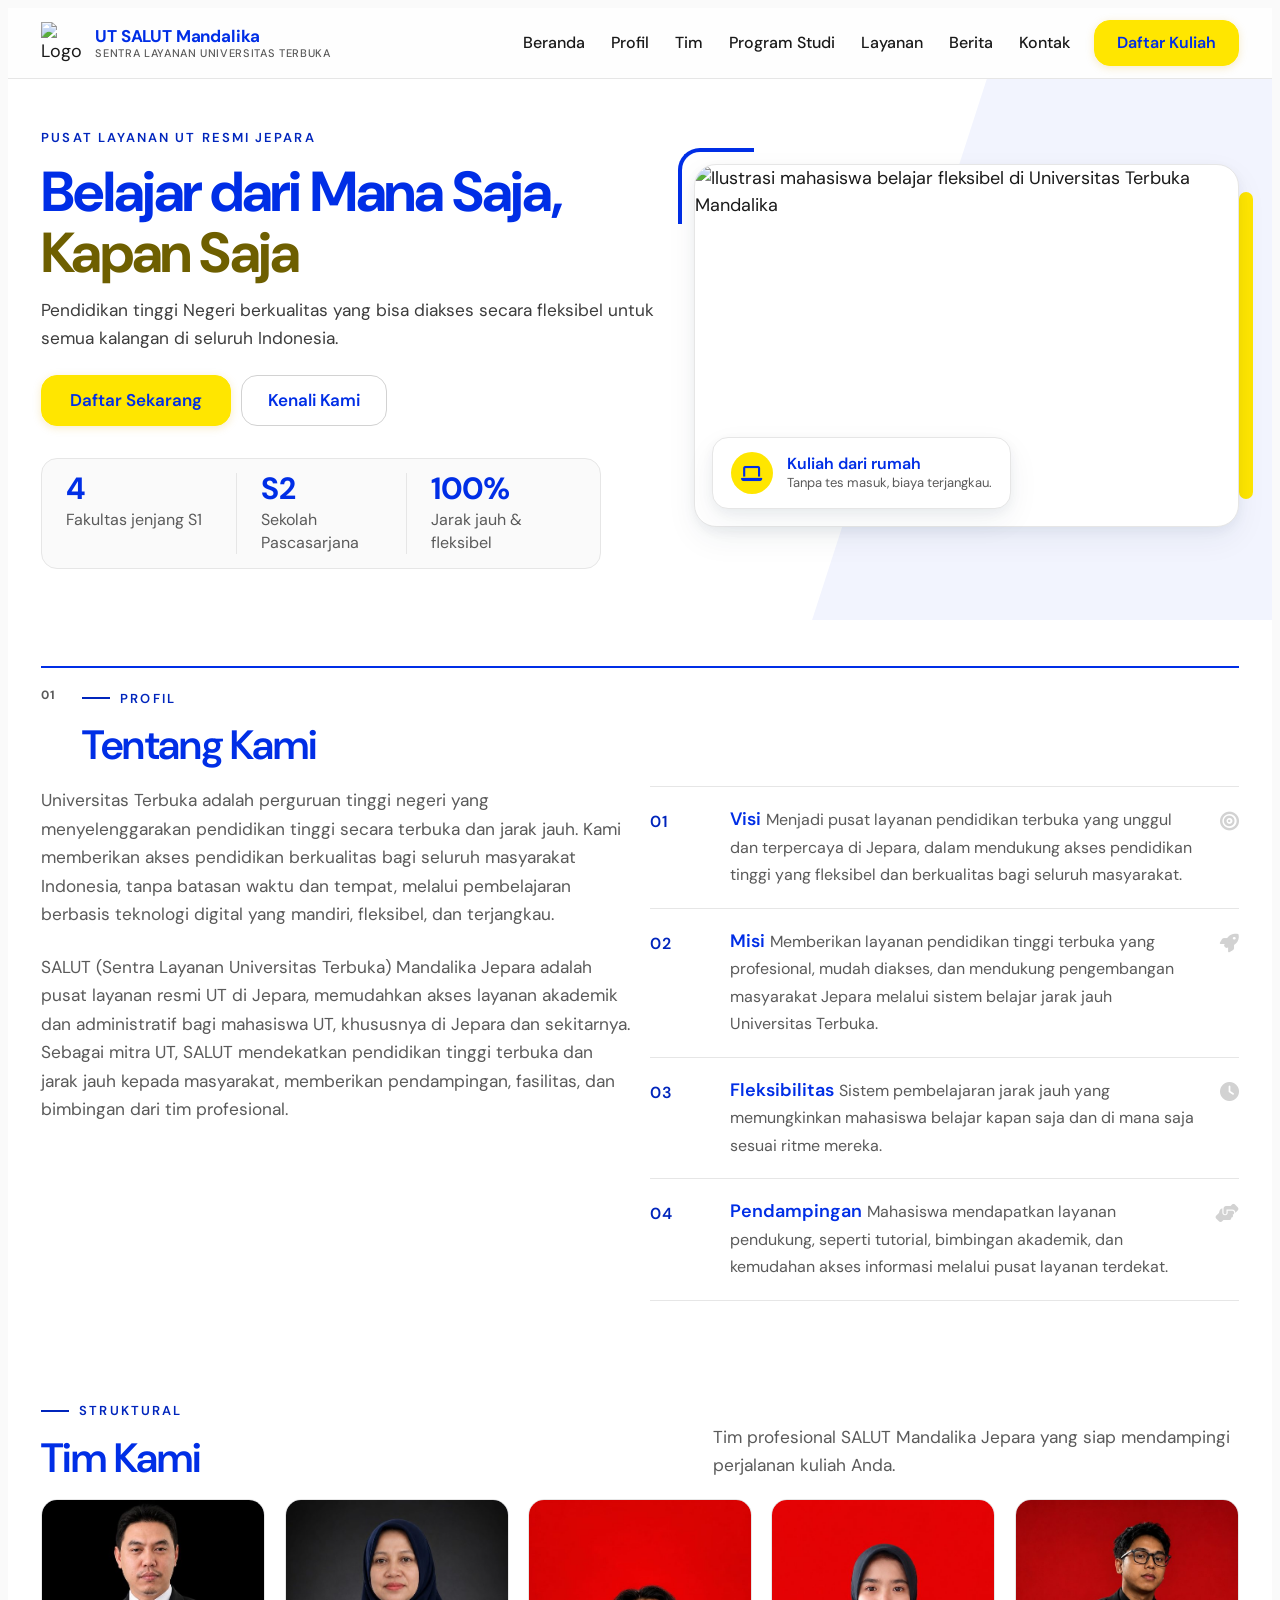
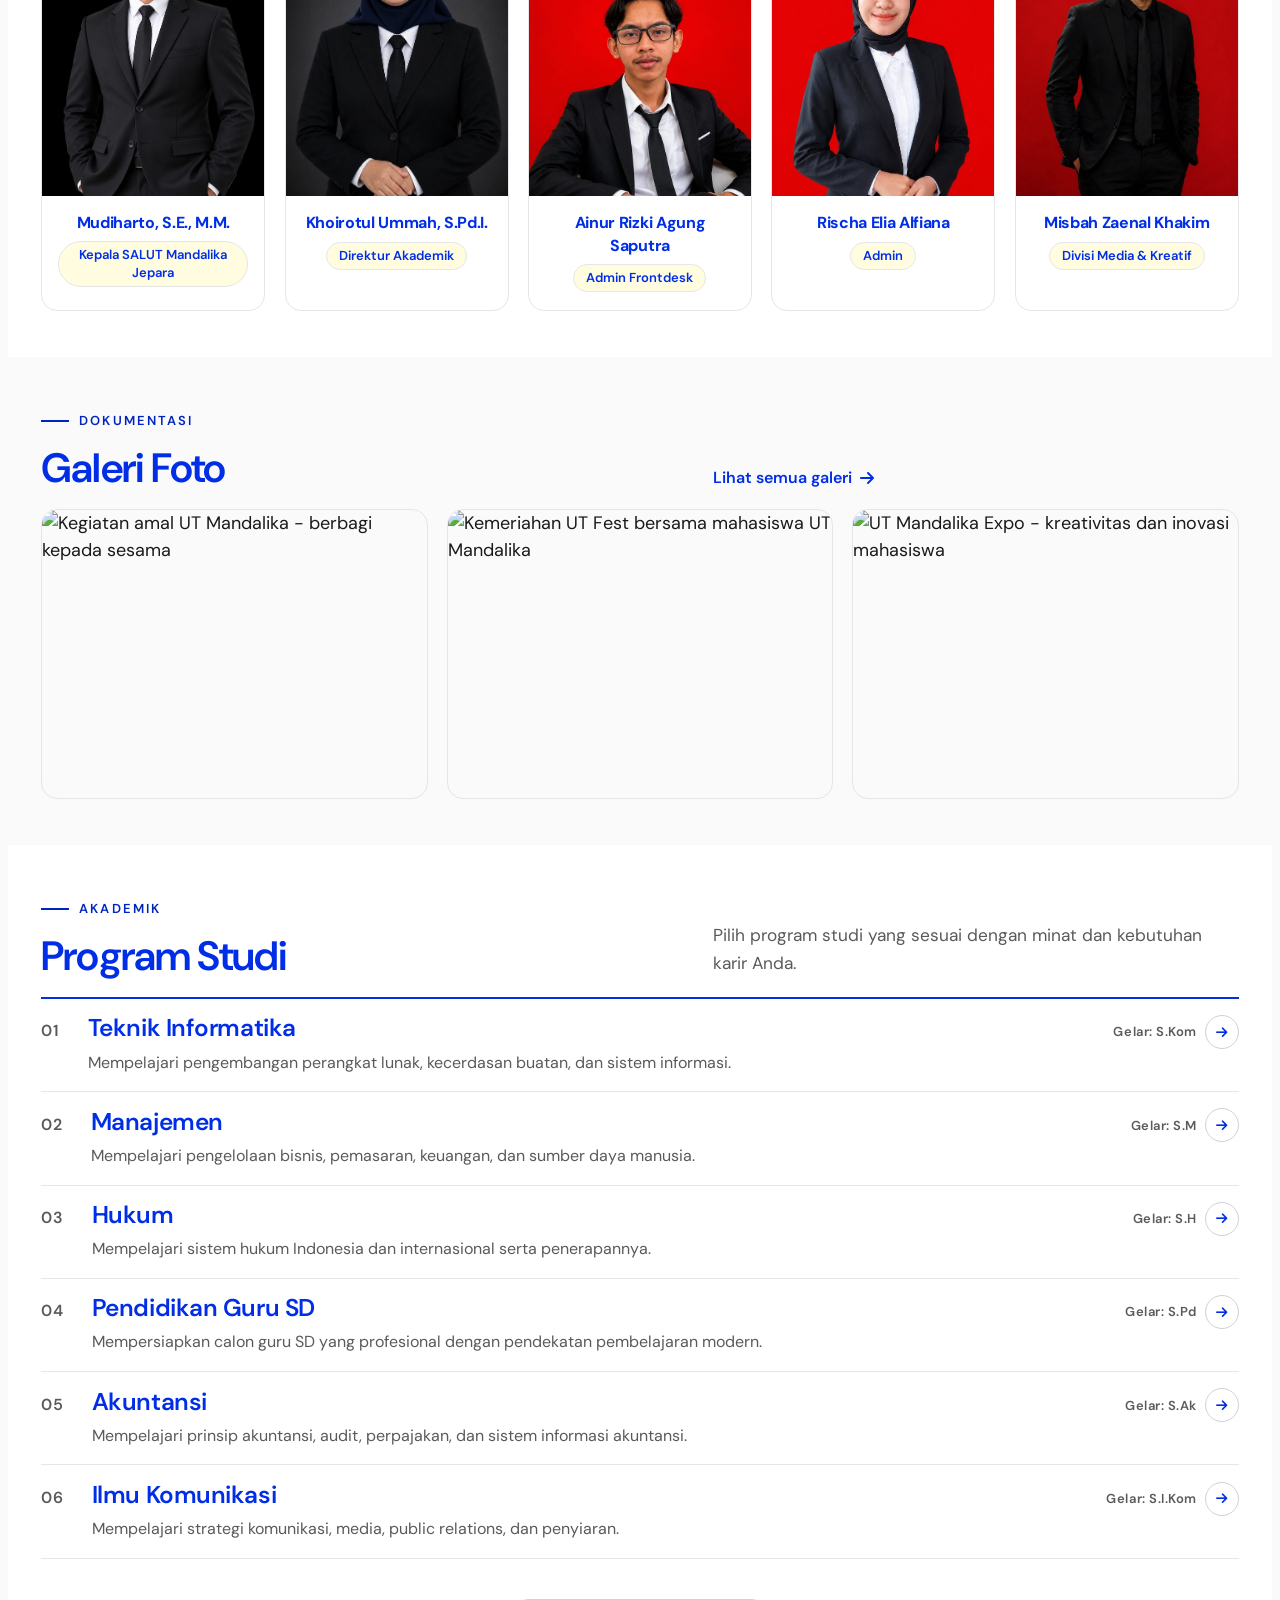
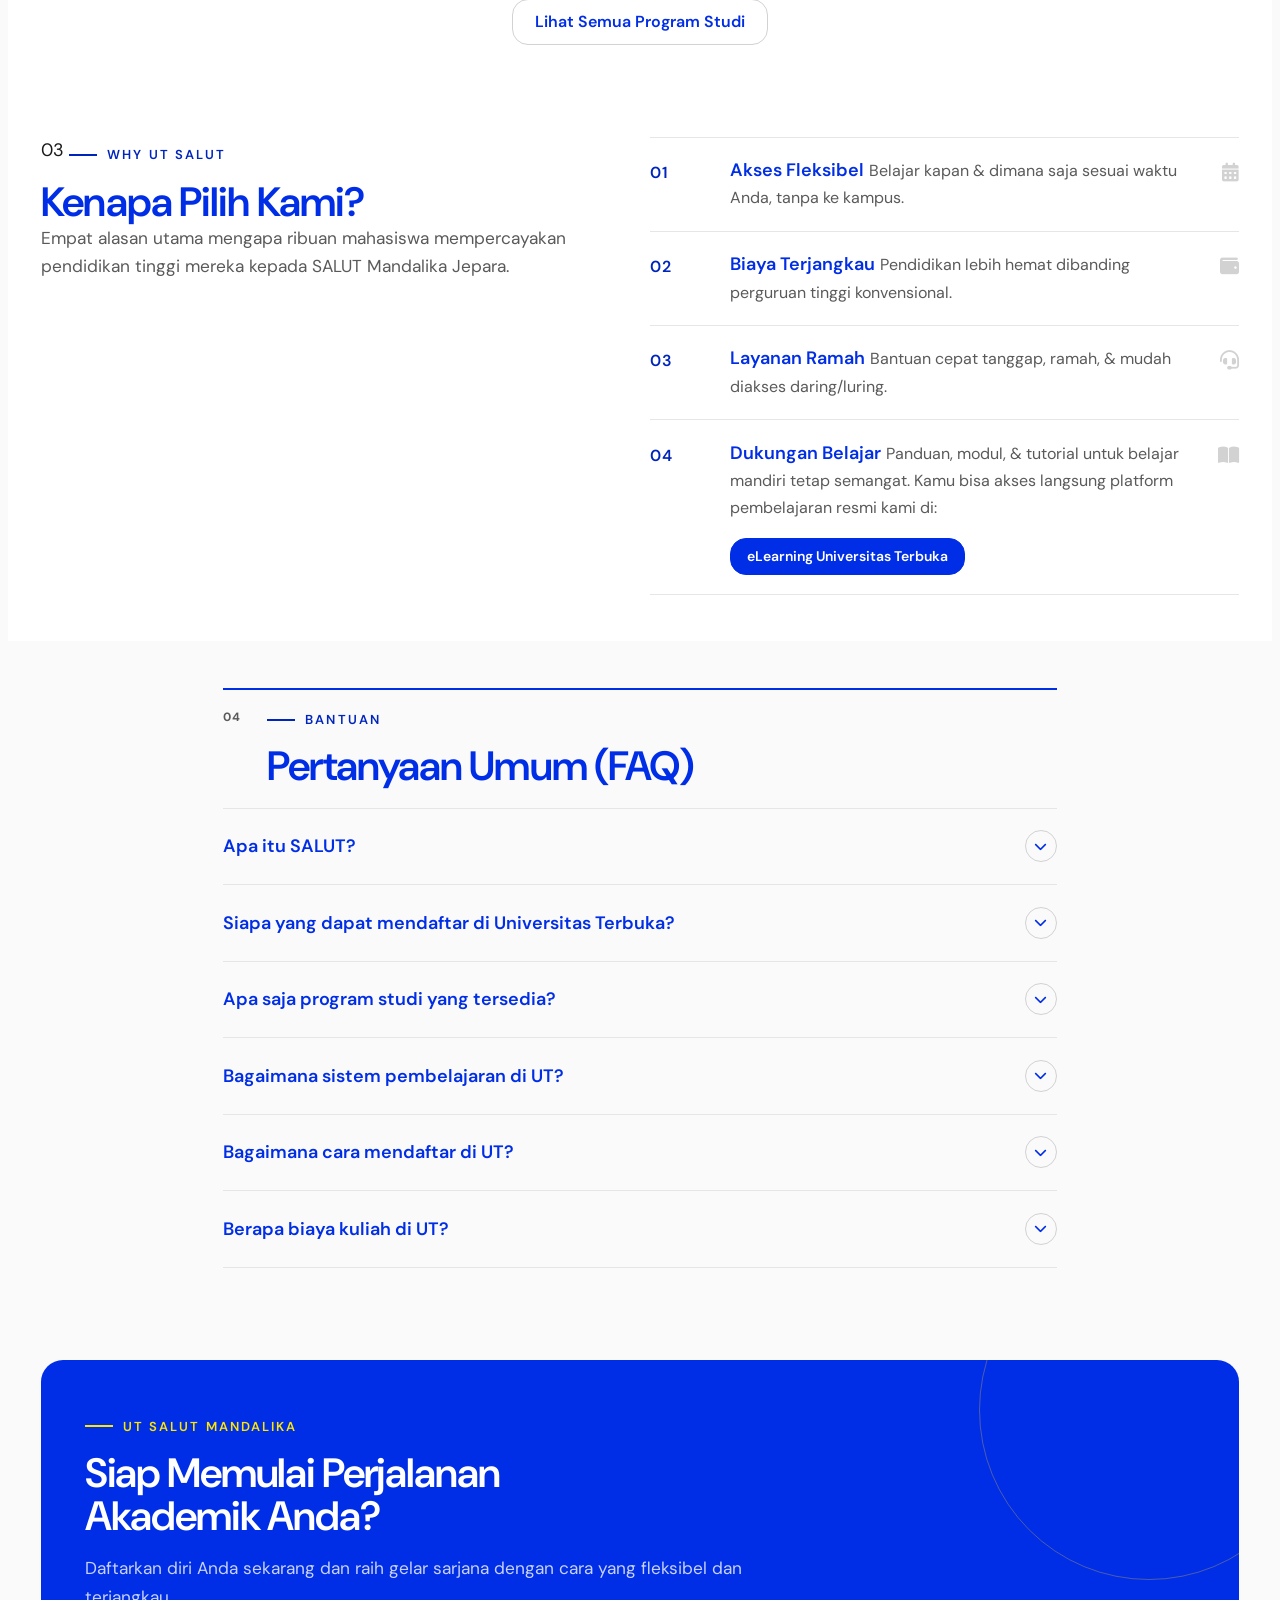
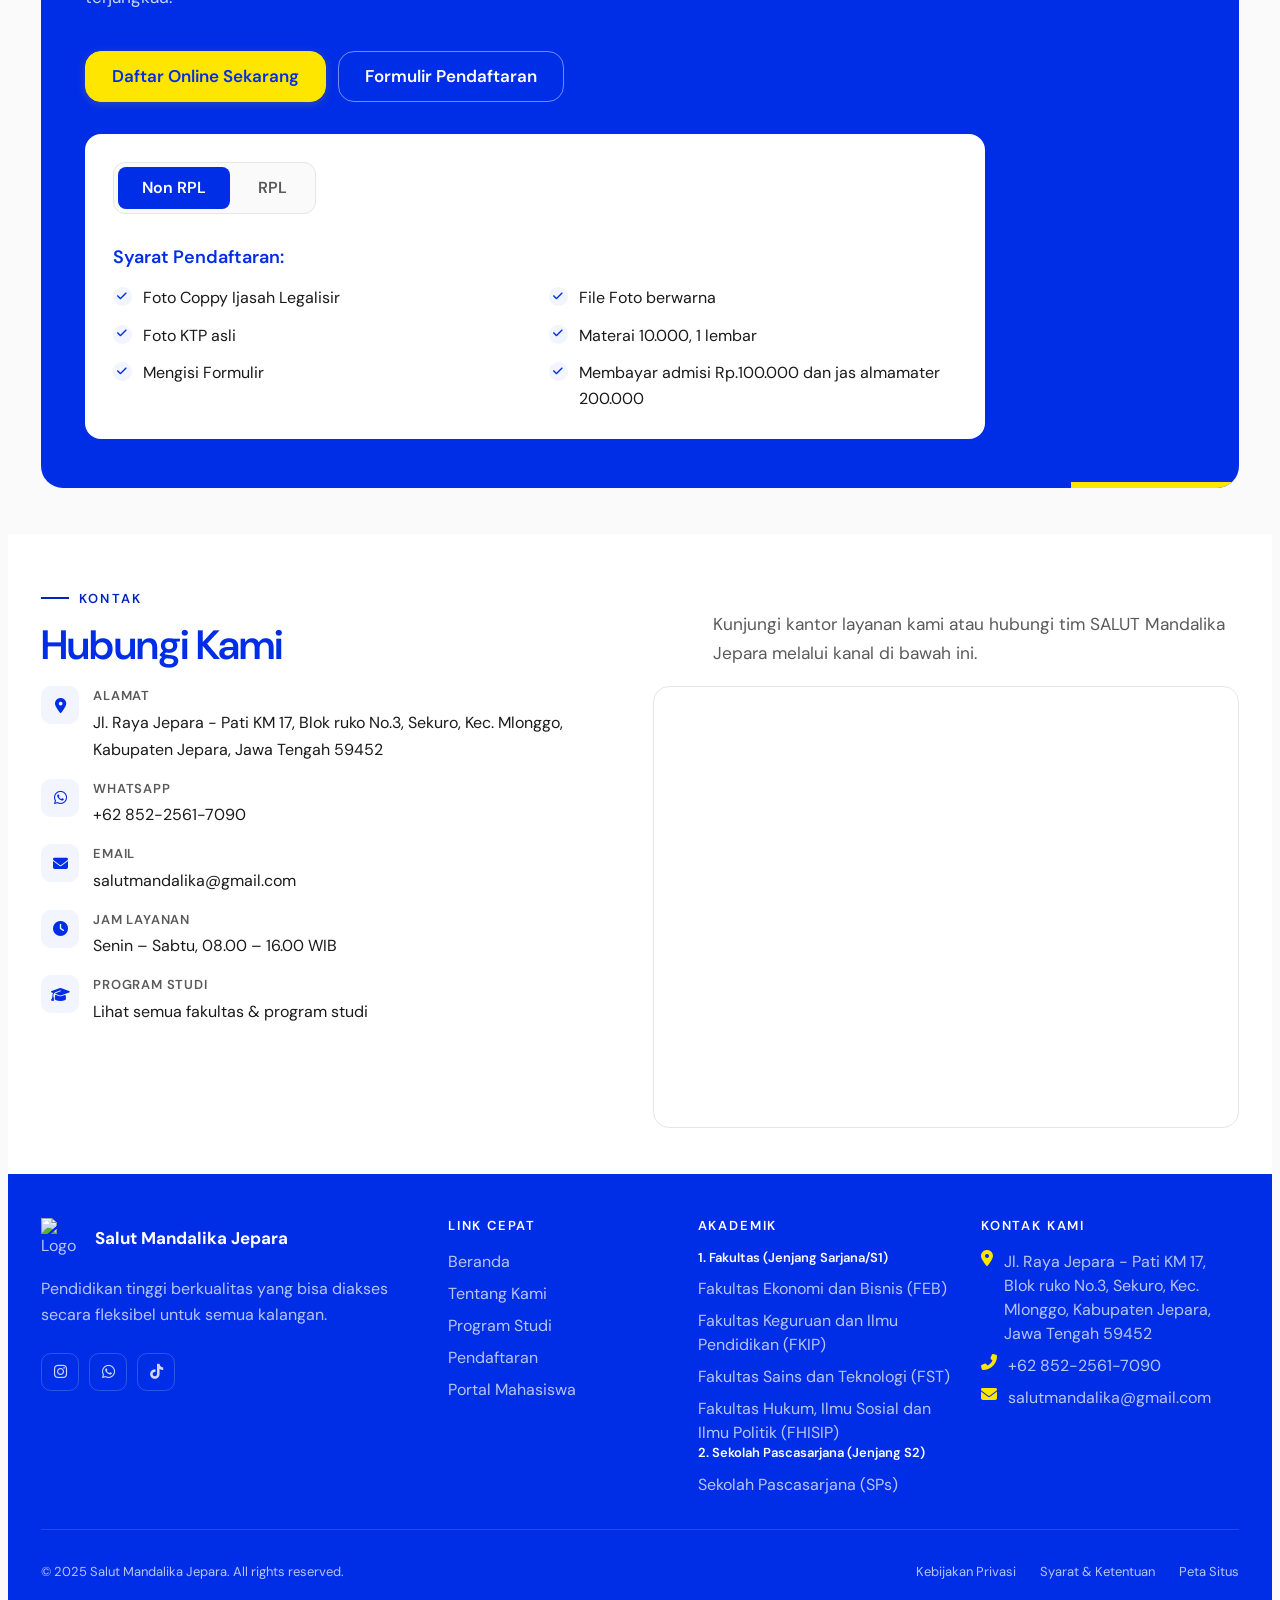
==== commit 2fc9f17d: "Header blur lebih transparan (.75/.9, blur 14px), sync hash CSS semua halaman" ====
--- a/index.html
+++ b/index.html
@@ -30,7 +30,7 @@
     <link rel="apple-touch-icon" sizes="180x180" href="assets/favicon.png">
     <meta name="theme-color" content="#002EE6">
     <link rel="stylesheet" href="https://cdnjs.cloudflare.com/ajax/libs/font-awesome/6.4.0/css/all.min.css">
-    <link rel="stylesheet" href="assets/salut.css?v=ba74cbda">
+    <link rel="stylesheet" href="assets/salut.css?v=2176962b">
 
     <script async src="https://www.googletagmanager.com/gtag/js?id=G-V9P2N1K6TZ"></script>
     <script>
--- a/assets/salut.css
+++ b/assets/salut.css
@@ -360,13 +360,13 @@
 /* ---------- 6. HEADER / NAVBAR ------------------------------------------ */
 .site-head {
   position: sticky; top: 0; z-index: 60;
-  background: rgba(255, 255, 255, .92);
-  backdrop-filter: saturate(180%) blur(12px);
-  -webkit-backdrop-filter: saturate(180%) blur(12px);
+  background: rgba(255, 255, 255, .75);
+  backdrop-filter: saturate(180%) blur(14px);
+  -webkit-backdrop-filter: saturate(180%) blur(14px);
   border-bottom: 1px solid var(--border);
   transition: box-shadow var(--dur) var(--ease), background-color var(--dur) var(--ease);
 }
-.site-head.is-stuck { box-shadow: var(--sh-sm); background: rgba(255, 255, 255, .97); }
+.site-head.is-stuck { box-shadow: var(--sh-sm); background: rgba(255, 255, 255, .9); }
 
 .site-head__inner {
   display: flex; align-items: center; justify-content: space-between;
